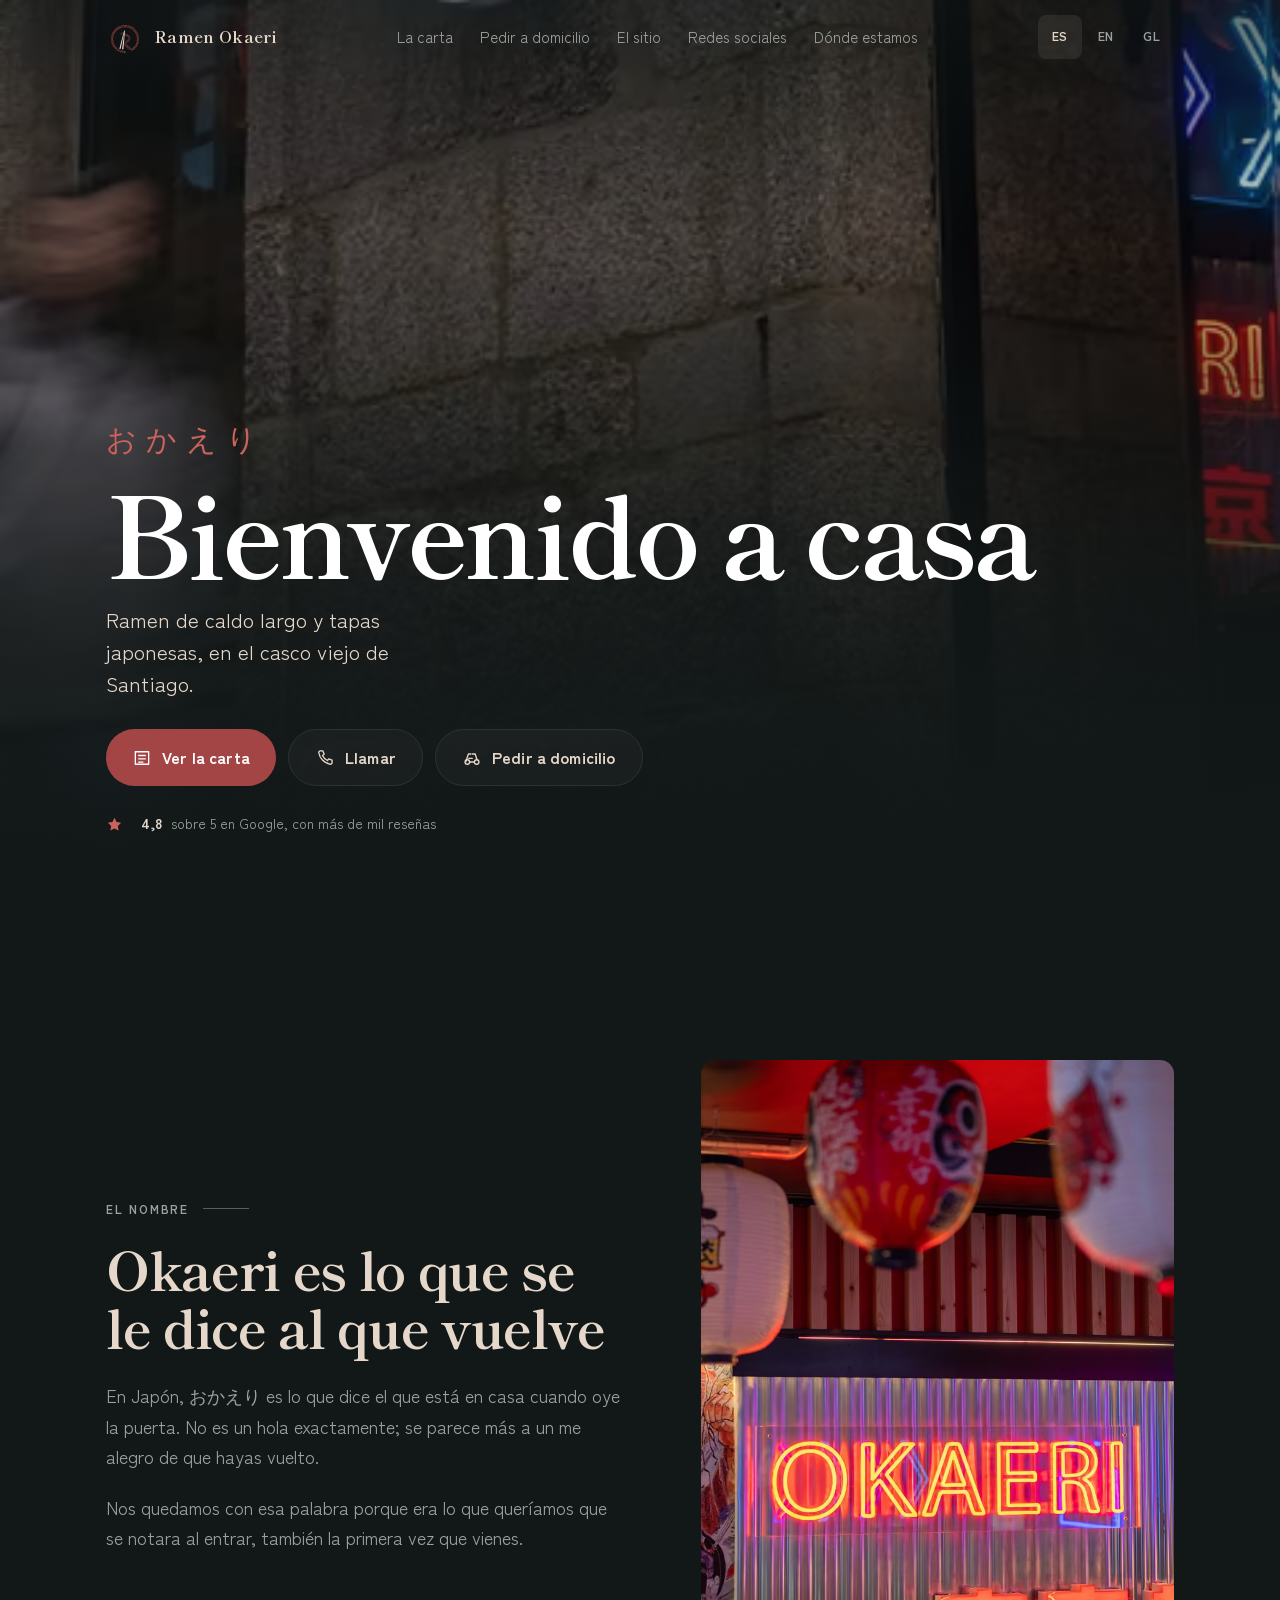
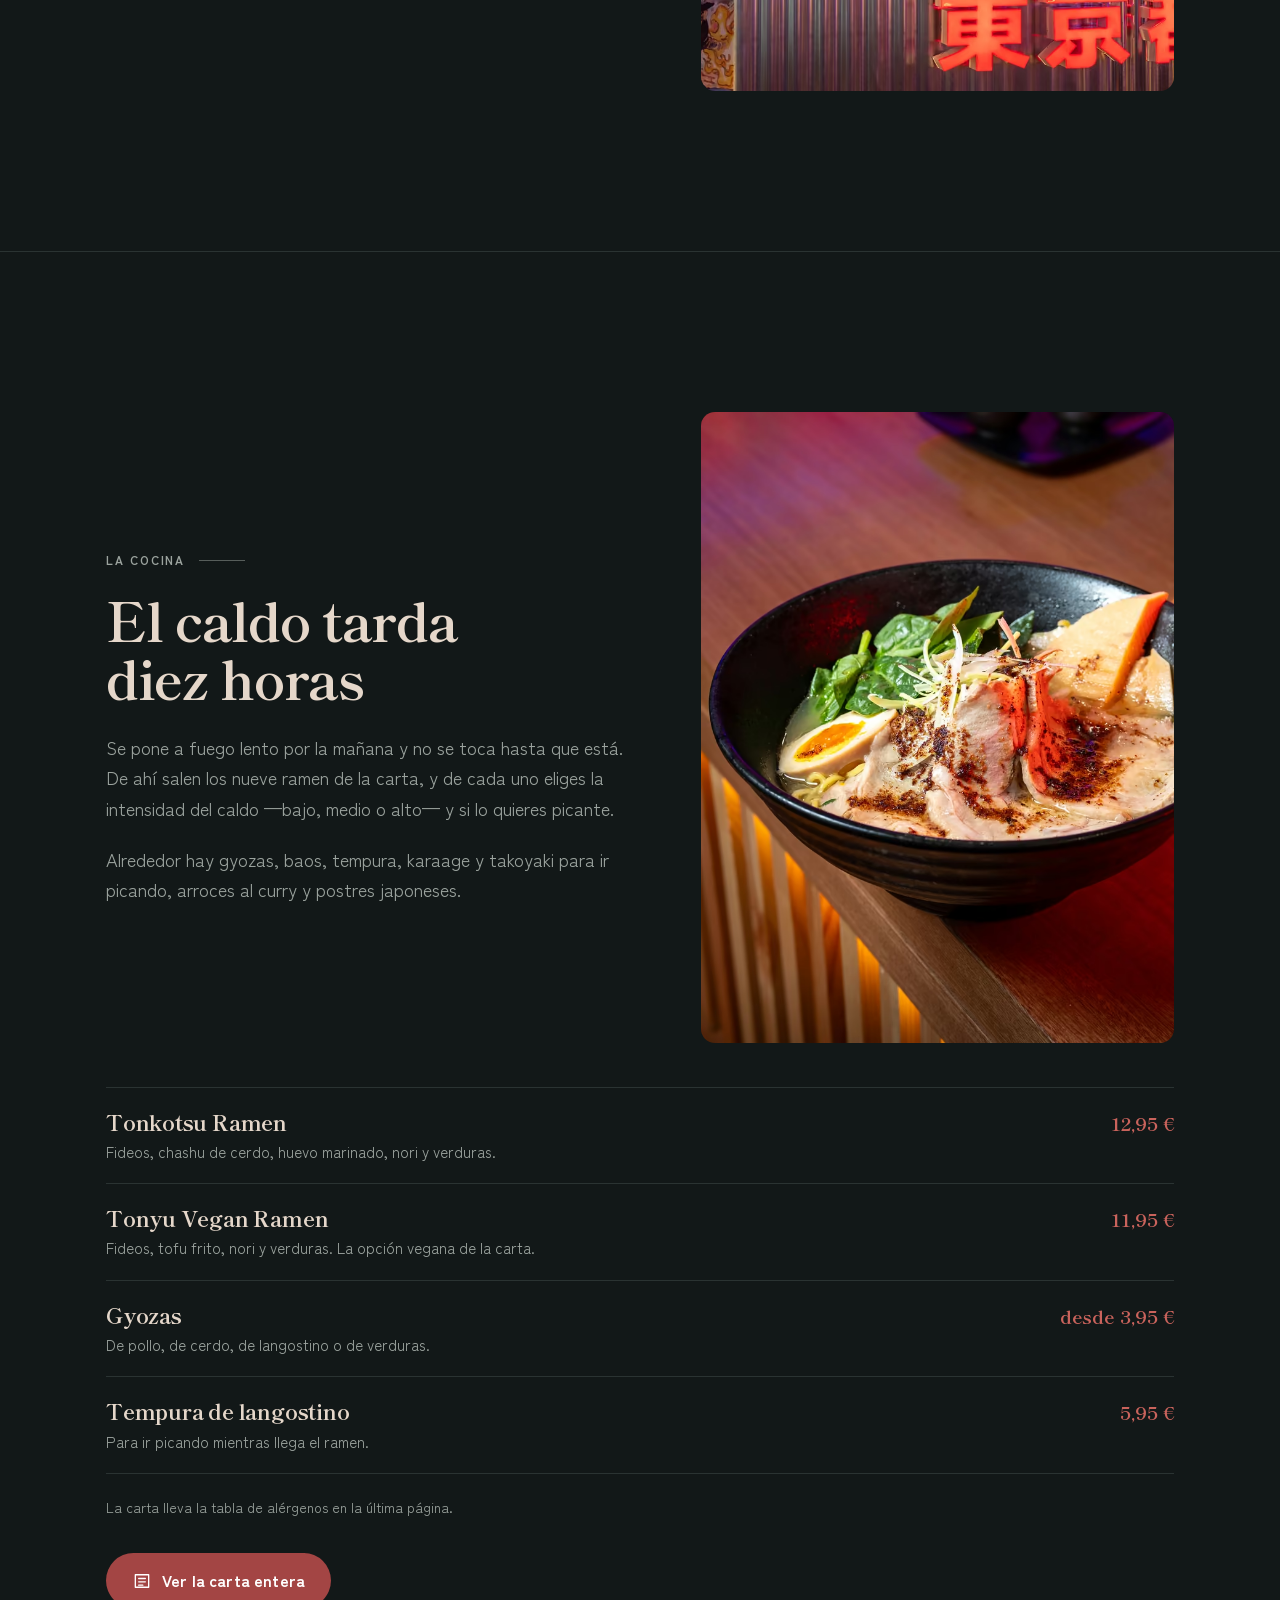
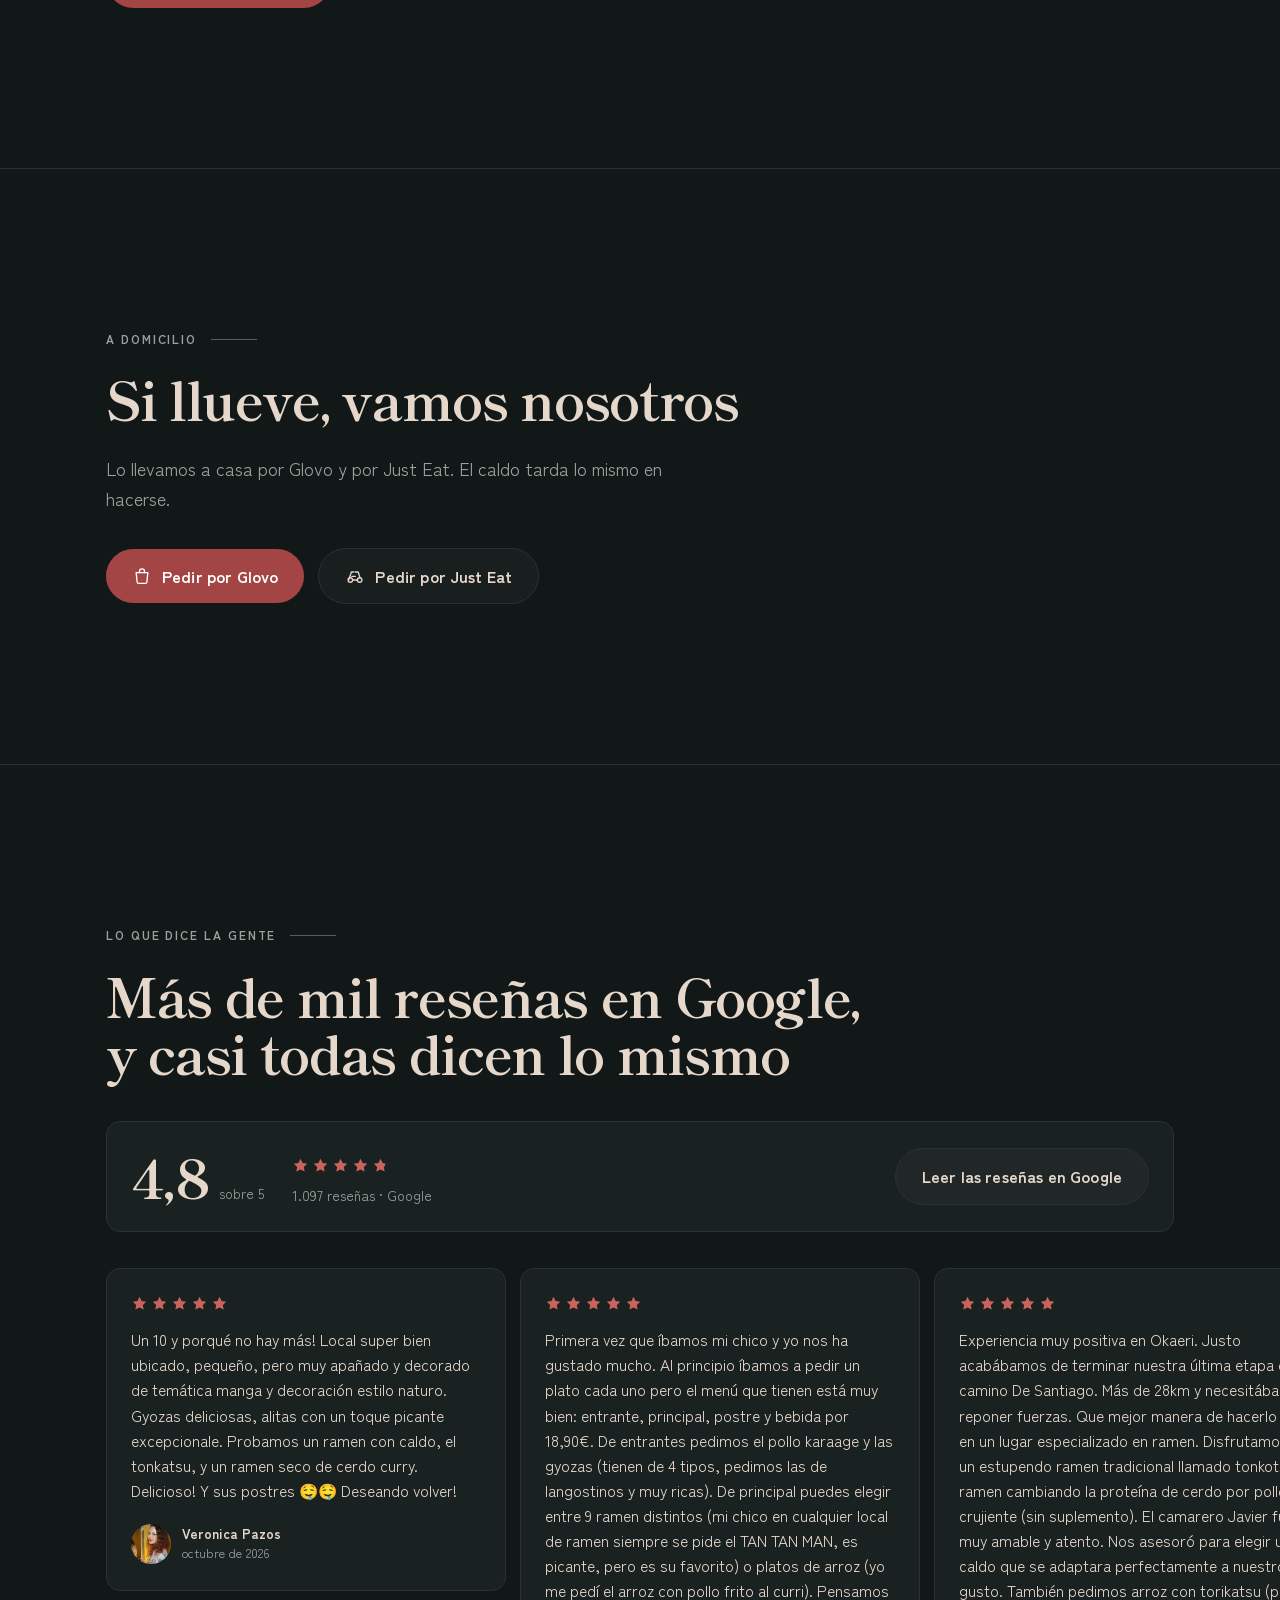
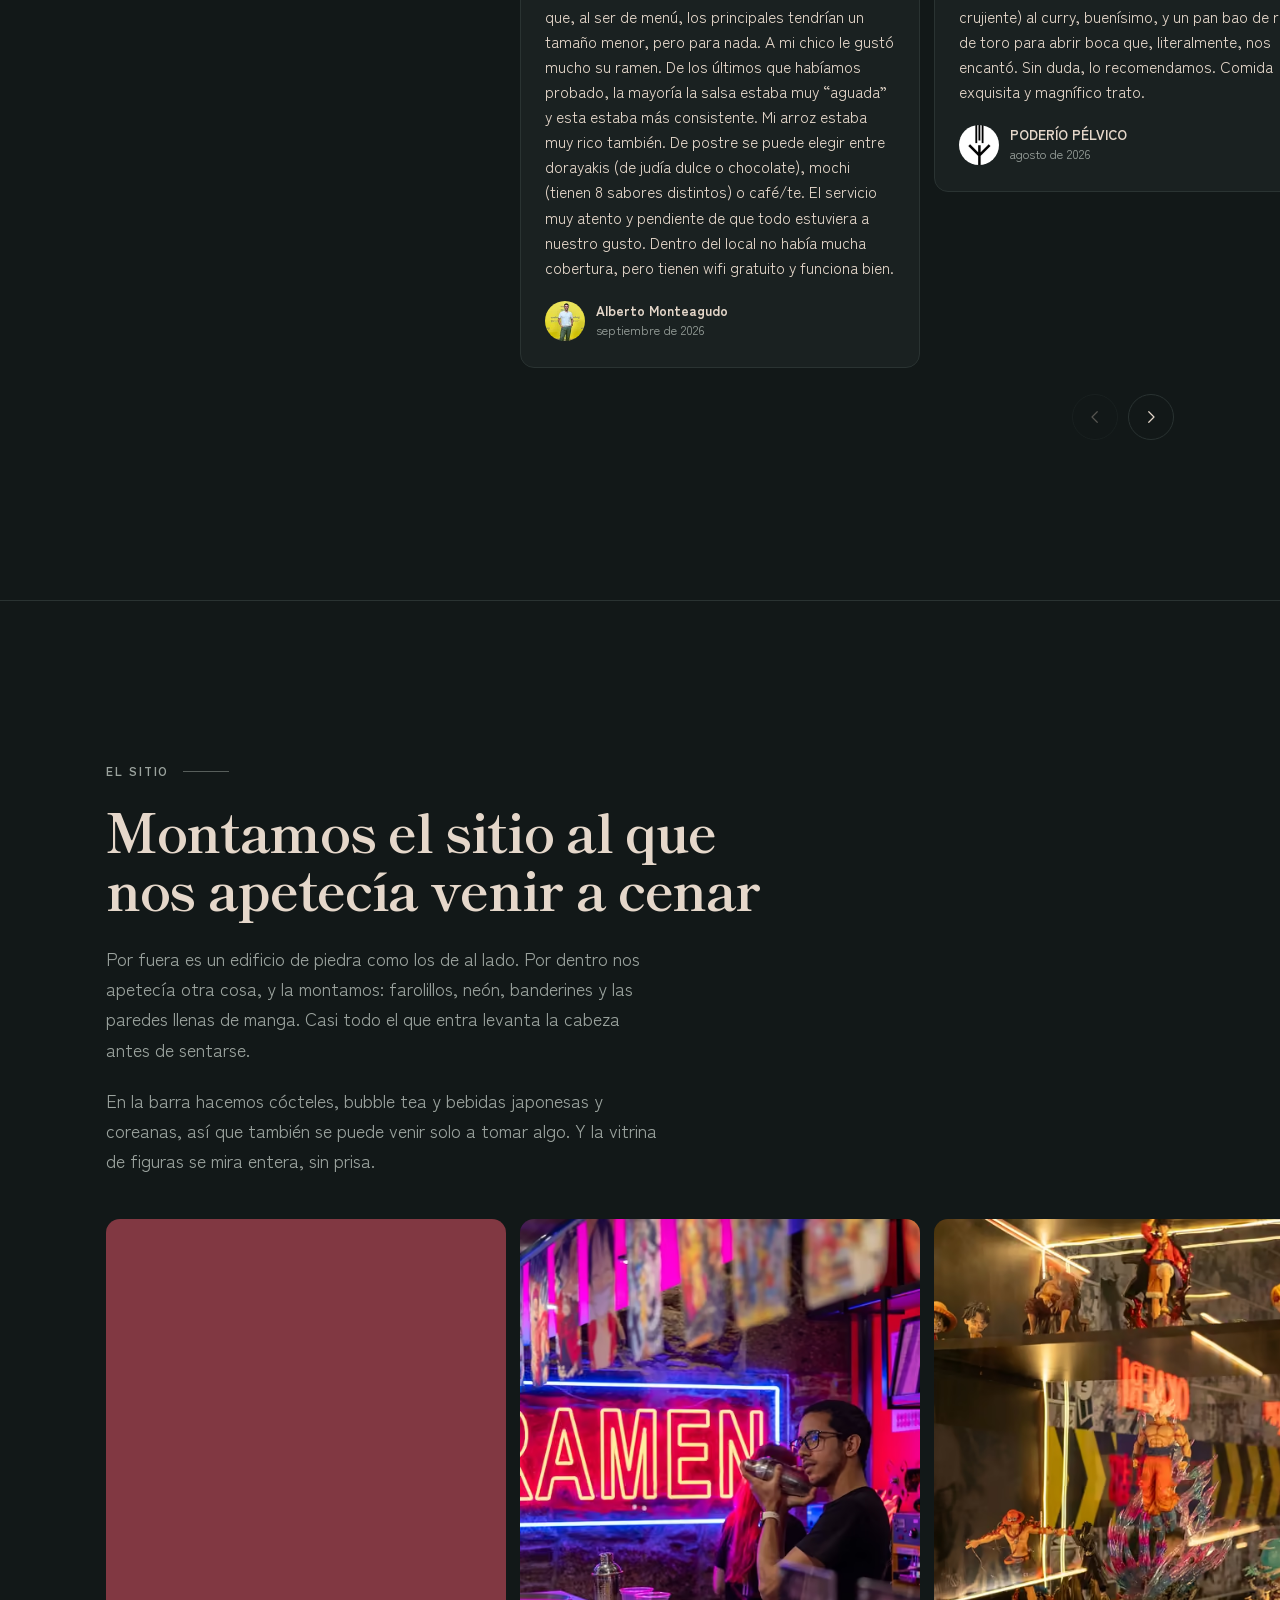
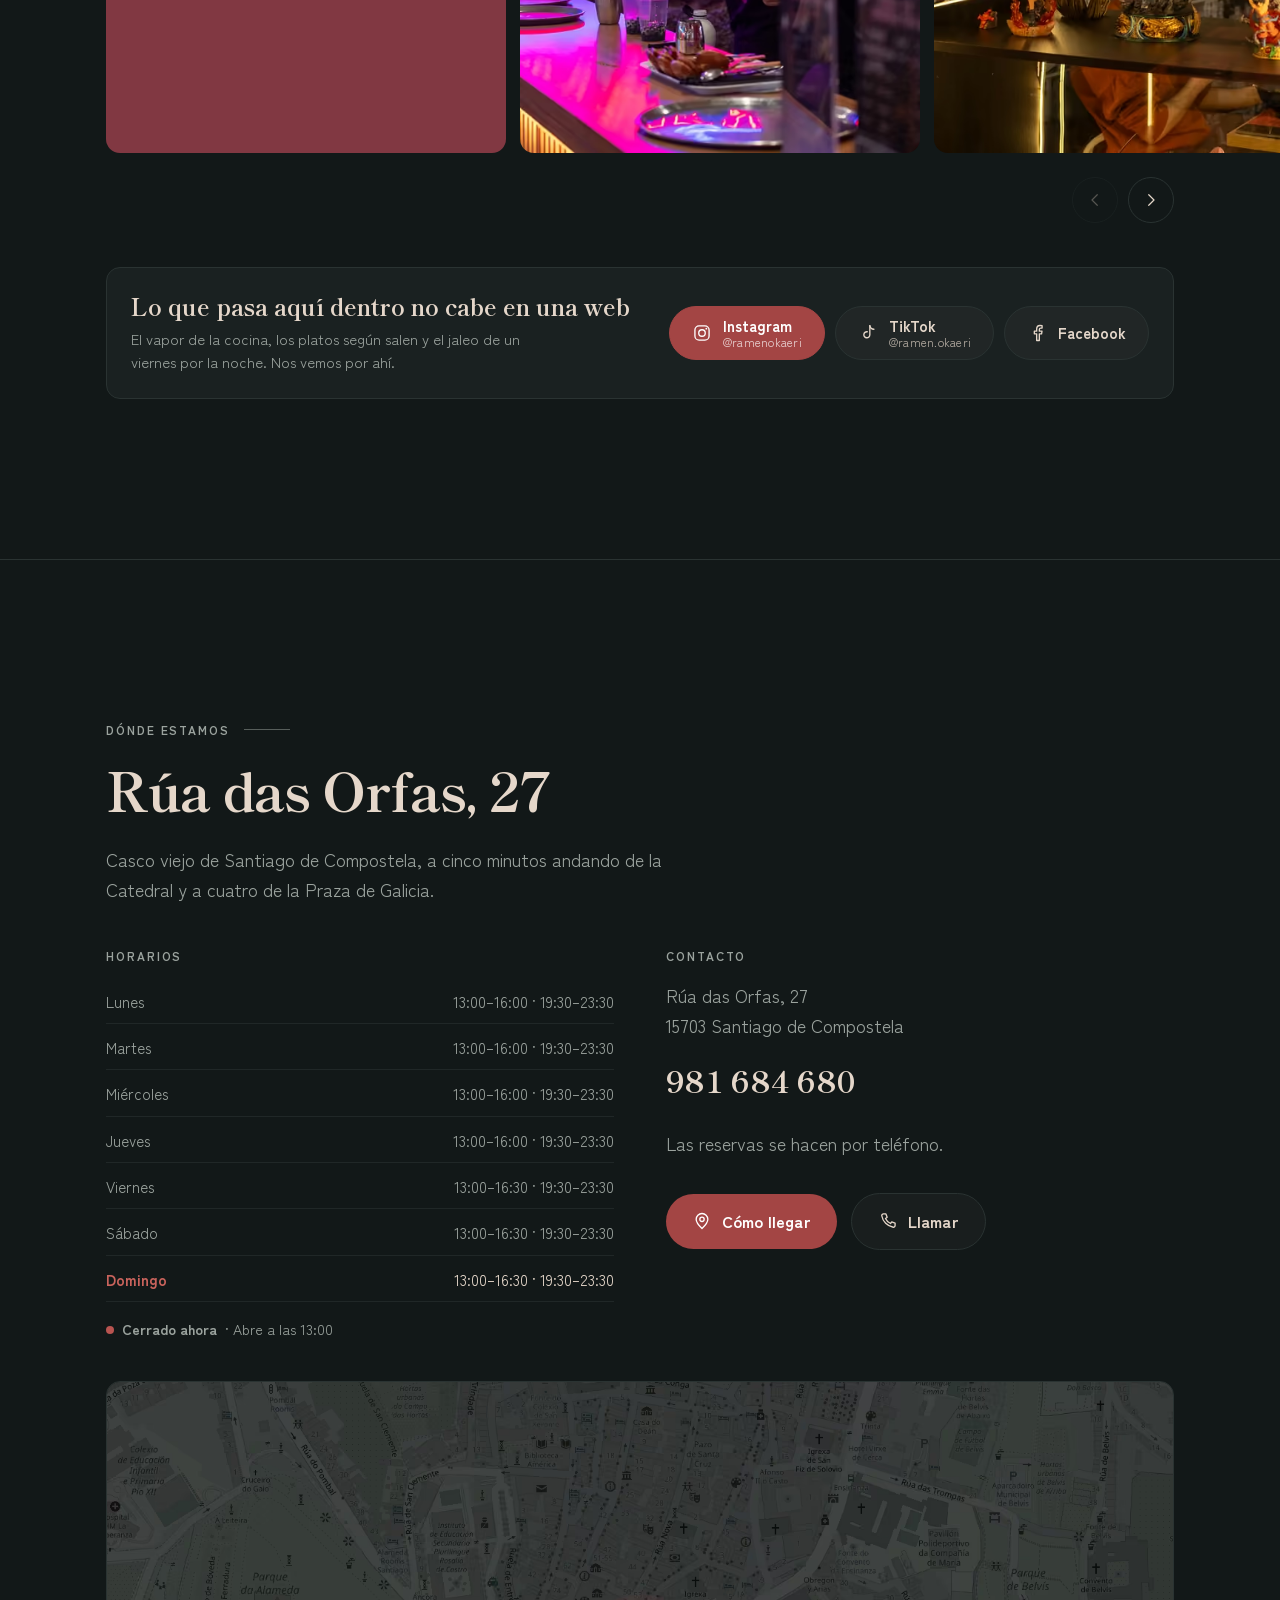
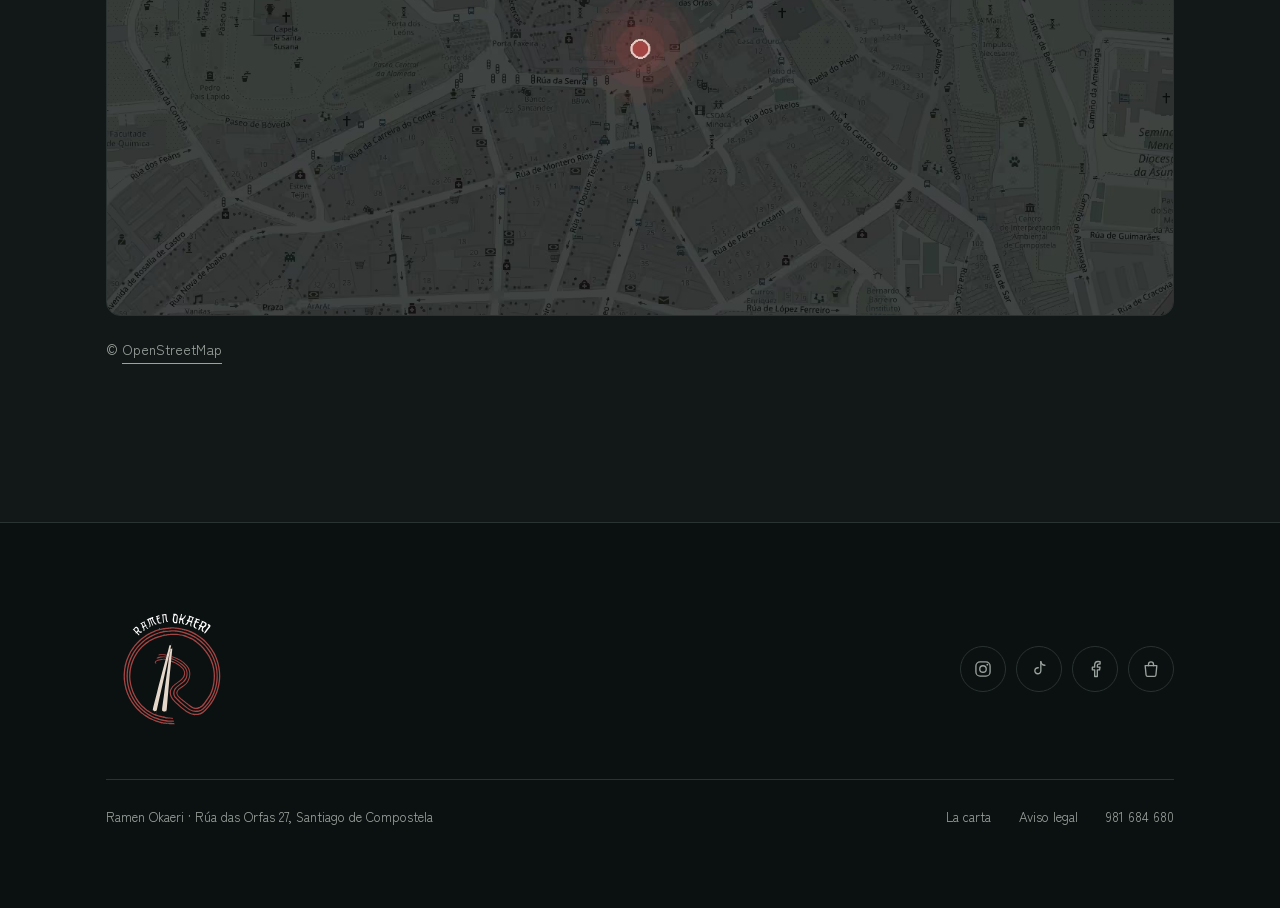
==== index.html @ 4c4552ed "Reseñas al día: 4.8 sobre 5 con 1097 reseñas Traídas de la API de Places por .github/workflows/resen" ====
<!doctype html>
<html lang="es">
<head>
<meta charset="utf-8">
<meta name="viewport" content="width=device-width, initial-scale=1, viewport-fit=cover">
<title>Ramen Okaeri · Ramen y tapas japonesas en Santiago de Compostela</title>
<meta name="description" content="Ramen de caldo cocido a fuego lento diez horas, gyozas, baos y cócteles, en la Rúa das Orfas 27 de Santiago. Carta, horarios y teléfono.">

<link rel="canonical" href="https://ramenokaeri.com/">
 <link rel="alternate" hreflang="es" href="https://ramenokaeri.com/">
 <link rel="alternate" hreflang="en" href="https://ramenokaeri.com/en/">
 <link rel="alternate" hreflang="gl" href="https://ramenokaeri.com/gl/">
<link rel="alternate" hreflang="x-default" href="https://ramenokaeri.com/">
<meta name="theme-color" content="#121818">
<meta name="color-scheme" content="dark">
<meta name="apple-mobile-web-app-title" content="Okaeri">
<meta name="apple-mobile-web-app-status-bar-style" content="black-translucent">
<link rel="icon" href="/favicon.ico" sizes="48x48">
<link rel="apple-touch-icon" href="/assets/brand/apple-touch-icon.png">
<link rel="manifest" href="/site.webmanifest">
<meta property="og:type" content="restaurant">
<meta property="og:site_name" content="Ramen Okaeri">
<meta property="og:locale" content="es_ES">
<meta property="og:title" content="Ramen Okaeri · Ramen y tapas japonesas en Santiago de Compostela">
<meta property="og:description" content="Ramen de caldo cocido a fuego lento diez horas, gyozas, baos y cócteles, en la Rúa das Orfas 27 de Santiago. Carta, horarios y teléfono.">
<meta property="og:url" content="https://ramenokaeri.com/">
<meta property="og:image" content="https://ramenokaeri.com/assets/brand/og.jpg">
<meta property="og:image:width" content="1200">
<meta property="og:image:height" content="630">
<meta name="twitter:card" content="summary_large_image">
<link rel="preconnect" href="https://ramenokaeri.com">
<link rel="preload" href="/assets/fonts/shippori-700-latin.woff2" as="font" type="font/woff2" crossorigin>
<link rel="preload" href="/assets/fonts/zenkaku-400-latin.woff2" as="font" type="font/woff2" crossorigin>
<link rel="stylesheet" href="/css/style.css?v=ed16cea8">
<script type="application/ld+json">{"@context":"https://schema.org","@type":"Restaurant","@id":"https://ramenokaeri.com/#restaurante","name":"Ramen Okaeri","url":"https://ramenokaeri.com/","image":["https://ramenokaeri.com/assets/brand/og.jpg","https://ramenokaeri.com/assets/img/ramen-h-1440.jpg"],"logo":"https://ramenokaeri.com/assets/brand/icon-512.png","telephone":"+34981684680","priceRange":"€€","currenciesAccepted":"EUR","servesCuisine":["Japanese","Ramen"],"hasMenu":"https://ramenokaeri.com/menu/","acceptsReservations":"True","address":{"@type":"PostalAddress","streetAddress":"Rúa das Orfas, 27","postalCode":"15703","addressLocality":"Santiago de Compostela","addressRegion":"A Coruña","addressCountry":"ES"},"geo":{"@type":"GeoCoordinates","latitude":42.8771694,"longitude":-8.5441098},"openingHoursSpecification":[{"@type":"OpeningHoursSpecification","dayOfWeek":"Monday","opens":"13:00","closes":"16:00"},{"@type":"OpeningHoursSpecification","dayOfWeek":"Monday","opens":"19:30","closes":"23:30"},{"@type":"OpeningHoursSpecification","dayOfWeek":"Tuesday","opens":"13:00","closes":"16:00"},{"@type":"OpeningHoursSpecification","dayOfWeek":"Tuesday","opens":"19:30","closes":"23:30"},{"@type":"OpeningHoursSpecification","dayOfWeek":"Wednesday","opens":"13:00","closes":"16:00"},{"@type":"OpeningHoursSpecification","dayOfWeek":"Wednesday","opens":"19:30","closes":"23:30"},{"@type":"OpeningHoursSpecification","dayOfWeek":"Thursday","opens":"13:00","closes":"16:00"},{"@type":"OpeningHoursSpecification","dayOfWeek":"Thursday","opens":"19:30","closes":"23:30"},{"@type":"OpeningHoursSpecification","dayOfWeek":"Friday","opens":"13:00","closes":"16:30"},{"@type":"OpeningHoursSpecification","dayOfWeek":"Friday","opens":"19:30","closes":"23:30"},{"@type":"OpeningHoursSpecification","dayOfWeek":"Saturday","opens":"13:00","closes":"16:30"},{"@type":"OpeningHoursSpecification","dayOfWeek":"Saturday","opens":"19:30","closes":"23:30"},{"@type":"OpeningHoursSpecification","dayOfWeek":"Sunday","opens":"13:00","closes":"16:30"},{"@type":"OpeningHoursSpecification","dayOfWeek":"Sunday","opens":"19:30","closes":"23:30"}],"sameAs":["https://www.instagram.com/ramenokaeri/","https://www.tiktok.com/@ramen.okaeri","https://www.facebook.com/61561088498256/"],"aggregateRating":{"@type":"AggregateRating","ratingValue":4.8,"reviewCount":1097,"bestRating":5,"worstRating":1}}</script>
</head>
<body>
<a class="saltar" href="#principal">Saltar al contenido</a>
<header class="cab">
 <div class="env">
  <a class="marca" href="/" aria-label="Ramen Okaeri">
   <img src="/assets/brand/simbolo.svg" width="38" height="38" alt="">
   <b>Ramen Okaeri</b>
  </a>
  <nav class="nav-esc" aria-label="Abrir el menú">
   <ul><li><a href="/menu/">La carta</a></li><li><a href="/#domicilio">Pedir a domicilio</a></li><li><a href="/#sitio">El sitio</a></li><li><a href="/#redes">Redes sociales</a></li><li><a href="/#donde">Dónde estamos</a></li></ul>
  </nav>
  <div class="idi" role="group" aria-label="Idioma"><a href="/"
 lang="es" hreflang="es" aria-current="true">es</a><a href="/en"
 lang="en" hreflang="en">en</a><a href="/gl"
 lang="gl" hreflang="gl">gl</a></div>
  <button class="hamb" type="button" aria-expanded="false" aria-controls="panel"
   aria-label="Abrir el menú"
   data-abrir="Abrir el menú" data-cerrar="Cerrar el menú"><i></i></button>
 </div>
</header>
<div class="panel" id="panel" role="dialog" aria-modal="true"
 aria-label="Abrir el menú">
 <div class="panel-top">
  <a class="marca" href="/" aria-label="Ramen Okaeri">
   <img src="/assets/brand/simbolo.svg" width="38" height="38" alt="">
   <b>Ramen Okaeri</b>
  </a>
  <button class="hamb hamb-x" type="button" data-cerrar
   aria-label="Cerrar el menú"><i></i></button>
 </div>
 <nav class="panel-nav" aria-label="Abrir el menú">
 <a href="/menu/">La carta</a>
 <a href="/#domicilio">Pedir a domicilio</a>
 <a href="/#sitio">El sitio</a>
 <a href="/#redes">Redes sociales</a>
 <a href="/#donde">Dónde estamos</a>
 <div class="idi" role="group" aria-label="Idioma"><a href="/"
 lang="es" hreflang="es" aria-current="true">es</a><a href="/en"
 lang="en" hreflang="en">en</a><a href="/gl"
 lang="gl" hreflang="gl">gl</a></div>
 </nav>
</div>
<main id="principal">

 <section class="hero">
  <div class="hero-img"><picture>
<source media="(max-width:899px)" type="image/avif" srcset="/assets/img/fachada-p-480.avif 480w, /assets/img/fachada-p-720.avif 720w, /assets/img/fachada-p-900.avif 900w, /assets/img/fachada-p-1170.avif 1170w" sizes="100vw">
<source media="(max-width:899px)" type="image/webp" srcset="/assets/img/fachada-p-480.webp 480w, /assets/img/fachada-p-720.webp 720w, /assets/img/fachada-p-900.webp 900w, /assets/img/fachada-p-1170.webp 1170w" sizes="100vw">
<source media="(max-width:899px)" type="image/jpeg" srcset="/assets/img/fachada-p-480.jpg 480w, /assets/img/fachada-p-720.jpg 720w, /assets/img/fachada-p-900.jpg 900w, /assets/img/fachada-p-1170.jpg 1170w" sizes="100vw">
<source media="(min-width:900px)" type="image/avif" srcset="/assets/img/fachada-h-480.avif 480w, /assets/img/fachada-h-768.avif 768w, /assets/img/fachada-h-1080.avif 1080w, /assets/img/fachada-h-1440.avif 1440w, /assets/img/fachada-h-1920.avif 1920w" sizes="100vw">
<source media="(min-width:900px)" type="image/webp" srcset="/assets/img/fachada-h-480.webp 480w, /assets/img/fachada-h-768.webp 768w, /assets/img/fachada-h-1080.webp 1080w, /assets/img/fachada-h-1440.webp 1440w, /assets/img/fachada-h-1920.webp 1920w" sizes="100vw">
<img src="/assets/img/fachada-h-1440.jpg" srcset="/assets/img/fachada-h-480.jpg 480w, /assets/img/fachada-h-768.jpg 768w, /assets/img/fachada-h-1080.jpg 1080w, /assets/img/fachada-h-1440.jpg 1440w, /assets/img/fachada-h-1920.jpg 1920w" sizes="100vw"
 width="1440" height="810" alt="Fachada de Ramen Okaeri de noche, con el rótulo circular iluminado sobre el muro de piedra de la Rúa das Orfas"
 loading="eager" decoding="async" fetchpriority="high" style="background:#423D40">
</picture></div>
  <div class="hero-vel"></div>
  <div class="env">
   <span class="hero-kana" lang="ja">おかえり</span>
   <h1 class="display">Bienvenido a casa</h1>
   <p class="entradilla">Ramen de caldo largo y tapas japonesas, en el casco viejo de Santiago.</p>
   <div class="hero-btns">
    <a class="btn btn-p" href="/menu/"><svg width="20" height="20" viewBox="0 0 24 24" fill="none" stroke="currentColor" stroke-width="1.6" stroke-linecap="round" stroke-linejoin="round" aria-hidden="true"><path d="M4 4.5h16v15H4z"/><path d="M8 9h8M8 13h8M8 17h5"/></svg>Ver la carta</a>
    <a class="btn btn-s" href="tel:+34981684680"><svg width="20" height="20" viewBox="0 0 24 24" fill="none" stroke="currentColor" stroke-width="1.6" stroke-linecap="round" stroke-linejoin="round" aria-hidden="true"><path d="M6.5 3.5h3l1.5 4-2 1.5a12 12 0 0 0 6 6l1.5-2 4 1.5v3a2 2 0 0 1-2.2 2A17 17 0 0 1 4.5 5.7 2 2 0 0 1 6.5 3.5z"/></svg>Llamar</a>
    <a class="btn btn-s" href="#domicilio"><svg width="20" height="20" viewBox="0 0 24 24" fill="none" stroke="currentColor" stroke-width="1.6" stroke-linecap="round" stroke-linejoin="round" aria-hidden="true"><circle cx="6.4" cy="16.8" r="2.7"/><circle cx="17.6" cy="16.8" r="2.7"/><path d="M9.1 16.8h5.8M4.4 16.8 7.7 7.2h2.9M12.4 7.2h3.4l2.2 6.9M12.4 12.4H8.2"/></svg>Pedir a domicilio</a>
   </div>
   <p class="estrellas"><svg width="17" height="17" viewBox="0 0 24 24" fill="currentColor" aria-hidden="true"><path d="M12 2.6l2.9 5.9 6.5.95-4.7 4.6 1.1 6.5-5.8-3.05-5.8 3.05 1.1-6.5-4.7-4.6 6.5-.95z"/></svg><span></span><b>4,8</b><span> sobre 5 en Google, con más de mil reseñas</span></p>
  </div>
 </section>

 <section class="sec" id="nombre">
  <div class="env dos">
   <div class="cuerpo rv">
    <p class="antetitulo">El nombre</p>
    <h2>Okaeri es lo que se le dice al que vuelve</h2>
    <div class="tras-h2"><p>En Japón, おかえり es lo que dice el que está en casa cuando oye la puerta. No es un hola exactamente; se parece más a un me alegro de que hayas vuelto.</p><p>Nos quedamos con esa palabra porque era lo que queríamos que se notara al entrar, también la primera vez que vienes.</p></div>
   </div>
   <div class="retrato rv" data-rv="90">
    <picture>
<source type="image/avif" srcset="/assets/img/neon-okaeri-v-480.avif 480w, /assets/img/neon-okaeri-v-768.avif 768w, /assets/img/neon-okaeri-v-1080.avif 1080w" sizes="(min-width:900px) 520px, 92vw">
<source type="image/webp" srcset="/assets/img/neon-okaeri-v-480.webp 480w, /assets/img/neon-okaeri-v-768.webp 768w, /assets/img/neon-okaeri-v-1080.webp 1080w" sizes="(min-width:900px) 520px, 92vw">
<img src="/assets/img/neon-okaeri-v-1080.jpg" srcset="/assets/img/neon-okaeri-v-480.jpg 480w, /assets/img/neon-okaeri-v-768.jpg 768w, /assets/img/neon-okaeri-v-1080.jpg 1080w" sizes="(min-width:900px) 520px, 92vw"
 width="1080" height="1440" alt="Rótulo de neón con la palabra OKAERI y farolillos japoneses colgando del techo" class=""
 loading="lazy" decoding="async" style="background:#813842">
</picture>
   </div>
  </div>
 </section>

 <section class="sec sec-linea" id="carta">
  <div class="env dos invertido">
   <div class="retrato rv">
    <picture>
<source type="image/avif" srcset="/assets/img/ramen-v-480.avif 480w, /assets/img/ramen-v-768.avif 768w, /assets/img/ramen-v-1080.avif 1080w" sizes="(min-width:900px) 520px, 92vw">
<source type="image/webp" srcset="/assets/img/ramen-v-480.webp 480w, /assets/img/ramen-v-768.webp 768w, /assets/img/ramen-v-1080.webp 1080w" sizes="(min-width:900px) 520px, 92vw">
<img src="/assets/img/ramen-v-1080.jpg" srcset="/assets/img/ramen-v-480.jpg 480w, /assets/img/ramen-v-768.jpg 768w, /assets/img/ramen-v-1080.jpg 1080w" sizes="(min-width:900px) 520px, 92vw"
 width="1080" height="1440" alt="Bol de ramen con chashu, huevo marinado, bambú y espinacas sobre la barra de madera" class=""
 loading="lazy" decoding="async" style="background:#774833">
</picture>
   </div>
   <div class="cuerpo rv" data-rv="90">
    <p class="antetitulo">La cocina</p>
    <h2>El caldo tarda diez horas</h2>
    <div class="tras-h2"><p>Se pone a fuego lento por la mañana y no se toca hasta que está. De ahí salen los nueve ramen de la carta, y de cada uno eliges la intensidad del caldo —bajo, medio o alto— y si lo quieres picante.</p><p>Alrededor hay gyozas, baos, tempura, karaage y takoyaki para ir picando, arroces al curry y postres japoneses.</p></div>
   </div>
  </div>
  <div class="env">
   <ul class="platos rv">
   <li class="plato">
    <div class="plato-txt"><h3>Tonkotsu Ramen</h3><p>Fideos, chashu de cerdo, huevo marinado, nori y verduras.</p></div>
    <span class="precio">12,95 €</span>
   </li>
   <li class="plato">
    <div class="plato-txt"><h3>Tonyu Vegan Ramen</h3><p>Fideos, tofu frito, nori y verduras. La opción vegana de la carta.</p></div>
    <span class="precio">11,95 €</span>
   </li>
   <li class="plato">
    <div class="plato-txt"><h3>Gyozas</h3><p>De pollo, de cerdo, de langostino o de verduras.</p></div>
    <span class="precio">desde 3,95 €</span>
   </li>
   <li class="plato">
    <div class="plato-txt"><h3>Tempura de langostino</h3><p>Para ir picando mientras llega el ramen.</p></div>
    <span class="precio">5,95 €</span>
   </li>
   </ul>
   <p class="nota">La carta lleva la tabla de alérgenos en la última página.</p>
   <div class="acciones">
    <a class="btn btn-p" href="/menu/"><svg width="20" height="20" viewBox="0 0 24 24" fill="none" stroke="currentColor" stroke-width="1.6" stroke-linecap="round" stroke-linejoin="round" aria-hidden="true"><path d="M4 4.5h16v15H4z"/><path d="M8 9h8M8 13h8M8 17h5"/></svg>Ver la carta entera</a>
   </div>
  </div>
 </section>

 <section class="sec sec-linea" id="domicilio">
  <div class="env">
   <div class="cuerpo rv">
    <p class="antetitulo">A domicilio</p>
    <h2>Si llueve, vamos nosotros</h2>
    <p class="tras-h2">Lo llevamos a casa por Glovo y por Just Eat. El caldo tarda lo mismo en hacerse.</p>
   </div>
   <div class="acciones rv" data-rv="70">
    <a class="btn btn-p" href="https://glovoapp.com/es/es/santiago-de-compostela/stores/ramen-okaeri-santiago-de-compostela" target="_blank" rel="noopener"><svg width="20" height="20" viewBox="0 0 24 24" fill="none" stroke="currentColor" stroke-width="1.6" stroke-linecap="round" stroke-linejoin="round" aria-hidden="true"><path d="M5 8h14l-1.1 11.2a1.8 1.8 0 0 1-1.8 1.6H7.9a1.8 1.8 0 0 1-1.8-1.6z"/><path d="M9 8V6.4a3 3 0 0 1 6 0V8"/></svg>Pedir por Glovo</a>
    <a class="btn btn-s" href="https://www.just-eat.es/restaurants-ramen-okaeri-santiago-de-compostela" target="_blank" rel="noopener"><svg width="20" height="20" viewBox="0 0 24 24" fill="none" stroke="currentColor" stroke-width="1.6" stroke-linecap="round" stroke-linejoin="round" aria-hidden="true"><circle cx="6.4" cy="16.8" r="2.7"/><circle cx="17.6" cy="16.8" r="2.7"/><path d="M9.1 16.8h5.8M4.4 16.8 7.7 7.2h2.9M12.4 7.2h3.4l2.2 6.9M12.4 12.4H8.2"/></svg>Pedir por Just Eat</a>
   </div>
  </div>
 </section>

 <section class="sec sec-linea" id="resenas">
  <div class="env">
   <div class="cuerpo rv">
    <p class="antetitulo">Lo que dice la gente</p>
    <h2>Más de mil reseñas en Google, y casi todas dicen lo mismo</h2>
   </div>
   <div class="nota-g rv tras-h2" data-rv="70">
    <p class="nota-cifra"><b>4,8</b><span>sobre 5</span></p>
    <div class="nota-col">
     <span class="estr" role="img" aria-label="4,8 sobre 5">
     <span class="estr-fondo" aria-hidden="true"><svg width="17" height="17" viewBox="0 0 24 24" fill="currentColor" aria-hidden="true"><path d="M12 2.6l2.9 5.9 6.5.95-4.7 4.6 1.1 6.5-5.8-3.05-5.8 3.05 1.1-6.5-4.7-4.6 6.5-.95z"/></svg><svg width="17" height="17" viewBox="0 0 24 24" fill="currentColor" aria-hidden="true"><path d="M12 2.6l2.9 5.9 6.5.95-4.7 4.6 1.1 6.5-5.8-3.05-5.8 3.05 1.1-6.5-4.7-4.6 6.5-.95z"/></svg><svg width="17" height="17" viewBox="0 0 24 24" fill="currentColor" aria-hidden="true"><path d="M12 2.6l2.9 5.9 6.5.95-4.7 4.6 1.1 6.5-5.8-3.05-5.8 3.05 1.1-6.5-4.7-4.6 6.5-.95z"/></svg><svg width="17" height="17" viewBox="0 0 24 24" fill="currentColor" aria-hidden="true"><path d="M12 2.6l2.9 5.9 6.5.95-4.7 4.6 1.1 6.5-5.8-3.05-5.8 3.05 1.1-6.5-4.7-4.6 6.5-.95z"/></svg><svg width="17" height="17" viewBox="0 0 24 24" fill="currentColor" aria-hidden="true"><path d="M12 2.6l2.9 5.9 6.5.95-4.7 4.6 1.1 6.5-5.8-3.05-5.8 3.05 1.1-6.5-4.7-4.6 6.5-.95z"/></svg></span>
     <span class="estr-lleno" aria-hidden="true" style="width:96%"><svg width="17" height="17" viewBox="0 0 24 24" fill="currentColor" aria-hidden="true"><path d="M12 2.6l2.9 5.9 6.5.95-4.7 4.6 1.1 6.5-5.8-3.05-5.8 3.05 1.1-6.5-4.7-4.6 6.5-.95z"/></svg><svg width="17" height="17" viewBox="0 0 24 24" fill="currentColor" aria-hidden="true"><path d="M12 2.6l2.9 5.9 6.5.95-4.7 4.6 1.1 6.5-5.8-3.05-5.8 3.05 1.1-6.5-4.7-4.6 6.5-.95z"/></svg><svg width="17" height="17" viewBox="0 0 24 24" fill="currentColor" aria-hidden="true"><path d="M12 2.6l2.9 5.9 6.5.95-4.7 4.6 1.1 6.5-5.8-3.05-5.8 3.05 1.1-6.5-4.7-4.6 6.5-.95z"/></svg><svg width="17" height="17" viewBox="0 0 24 24" fill="currentColor" aria-hidden="true"><path d="M12 2.6l2.9 5.9 6.5.95-4.7 4.6 1.1 6.5-5.8-3.05-5.8 3.05 1.1-6.5-4.7-4.6 6.5-.95z"/></svg><svg width="17" height="17" viewBox="0 0 24 24" fill="currentColor" aria-hidden="true"><path d="M12 2.6l2.9 5.9 6.5.95-4.7 4.6 1.1 6.5-5.8-3.05-5.8 3.05 1.1-6.5-4.7-4.6 6.5-.95z"/></svg></span>
    </span>
     <p>1.097 reseñas · Google</p>
    </div>
    <a class="btn btn-s" href="https://maps.google.com/?cid=18320615065955389420" target="_blank" rel="noopener">Leer las reseñas en Google</a>
   </div>
  </div>
  <div class="citas rv" data-rv="90" data-carrusel>
    <h3 class="oculto">Reseñas de clientes</h3>
    <div class="tira tira-citas" tabindex="0" role="group" aria-label="Reseñas de clientes">
    <figure lang="es">
      <span class="estr" role="img" aria-label="5 sobre 5">
     <span class="estr-fondo" aria-hidden="true"><svg width="17" height="17" viewBox="0 0 24 24" fill="currentColor" aria-hidden="true"><path d="M12 2.6l2.9 5.9 6.5.95-4.7 4.6 1.1 6.5-5.8-3.05-5.8 3.05 1.1-6.5-4.7-4.6 6.5-.95z"/></svg><svg width="17" height="17" viewBox="0 0 24 24" fill="currentColor" aria-hidden="true"><path d="M12 2.6l2.9 5.9 6.5.95-4.7 4.6 1.1 6.5-5.8-3.05-5.8 3.05 1.1-6.5-4.7-4.6 6.5-.95z"/></svg><svg width="17" height="17" viewBox="0 0 24 24" fill="currentColor" aria-hidden="true"><path d="M12 2.6l2.9 5.9 6.5.95-4.7 4.6 1.1 6.5-5.8-3.05-5.8 3.05 1.1-6.5-4.7-4.6 6.5-.95z"/></svg><svg width="17" height="17" viewBox="0 0 24 24" fill="currentColor" aria-hidden="true"><path d="M12 2.6l2.9 5.9 6.5.95-4.7 4.6 1.1 6.5-5.8-3.05-5.8 3.05 1.1-6.5-4.7-4.6 6.5-.95z"/></svg><svg width="17" height="17" viewBox="0 0 24 24" fill="currentColor" aria-hidden="true"><path d="M12 2.6l2.9 5.9 6.5.95-4.7 4.6 1.1 6.5-5.8-3.05-5.8 3.05 1.1-6.5-4.7-4.6 6.5-.95z"/></svg></span>
     <span class="estr-lleno" aria-hidden="true" style="width:100%"><svg width="17" height="17" viewBox="0 0 24 24" fill="currentColor" aria-hidden="true"><path d="M12 2.6l2.9 5.9 6.5.95-4.7 4.6 1.1 6.5-5.8-3.05-5.8 3.05 1.1-6.5-4.7-4.6 6.5-.95z"/></svg><svg width="17" height="17" viewBox="0 0 24 24" fill="currentColor" aria-hidden="true"><path d="M12 2.6l2.9 5.9 6.5.95-4.7 4.6 1.1 6.5-5.8-3.05-5.8 3.05 1.1-6.5-4.7-4.6 6.5-.95z"/></svg><svg width="17" height="17" viewBox="0 0 24 24" fill="currentColor" aria-hidden="true"><path d="M12 2.6l2.9 5.9 6.5.95-4.7 4.6 1.1 6.5-5.8-3.05-5.8 3.05 1.1-6.5-4.7-4.6 6.5-.95z"/></svg><svg width="17" height="17" viewBox="0 0 24 24" fill="currentColor" aria-hidden="true"><path d="M12 2.6l2.9 5.9 6.5.95-4.7 4.6 1.1 6.5-5.8-3.05-5.8 3.05 1.1-6.5-4.7-4.6 6.5-.95z"/></svg><svg width="17" height="17" viewBox="0 0 24 24" fill="currentColor" aria-hidden="true"><path d="M12 2.6l2.9 5.9 6.5.95-4.7 4.6 1.1 6.5-5.8-3.05-5.8 3.05 1.1-6.5-4.7-4.6 6.5-.95z"/></svg></span>
    </span>
      <blockquote><p>Un 10 y porqué no hay más! Local super bien ubicado, pequeño, pero muy apañado y decorado de temática manga y decoración estilo naturo. Gyozas deliciosas, alitas con un toque picante excepcionale. Probamos un ramen con caldo, el tonkatsu, y un ramen seco de cerdo curry. Delicioso! Y sus postres 🤤🤤 Deseando volver!</p></blockquote>
      <figcaption>
       <picture>
        <source type="image/webp" srcset="/assets/img/resenas/veronica-pazos-6c6b4b.webp">
        <img class="cita-av" src="/assets/img/resenas/veronica-pazos-6c6b4b.jpg" width="40" height="40"
         alt="" loading="lazy" decoding="async">
       </picture>
       <span class="cita-quien"><b>Veronica Pazos</b><span>octubre de 2026</span></span>
      </figcaption>
     </figure>
    <figure lang="es">
      <span class="estr" role="img" aria-label="5 sobre 5">
     <span class="estr-fondo" aria-hidden="true"><svg width="17" height="17" viewBox="0 0 24 24" fill="currentColor" aria-hidden="true"><path d="M12 2.6l2.9 5.9 6.5.95-4.7 4.6 1.1 6.5-5.8-3.05-5.8 3.05 1.1-6.5-4.7-4.6 6.5-.95z"/></svg><svg width="17" height="17" viewBox="0 0 24 24" fill="currentColor" aria-hidden="true"><path d="M12 2.6l2.9 5.9 6.5.95-4.7 4.6 1.1 6.5-5.8-3.05-5.8 3.05 1.1-6.5-4.7-4.6 6.5-.95z"/></svg><svg width="17" height="17" viewBox="0 0 24 24" fill="currentColor" aria-hidden="true"><path d="M12 2.6l2.9 5.9 6.5.95-4.7 4.6 1.1 6.5-5.8-3.05-5.8 3.05 1.1-6.5-4.7-4.6 6.5-.95z"/></svg><svg width="17" height="17" viewBox="0 0 24 24" fill="currentColor" aria-hidden="true"><path d="M12 2.6l2.9 5.9 6.5.95-4.7 4.6 1.1 6.5-5.8-3.05-5.8 3.05 1.1-6.5-4.7-4.6 6.5-.95z"/></svg><svg width="17" height="17" viewBox="0 0 24 24" fill="currentColor" aria-hidden="true"><path d="M12 2.6l2.9 5.9 6.5.95-4.7 4.6 1.1 6.5-5.8-3.05-5.8 3.05 1.1-6.5-4.7-4.6 6.5-.95z"/></svg></span>
     <span class="estr-lleno" aria-hidden="true" style="width:100%"><svg width="17" height="17" viewBox="0 0 24 24" fill="currentColor" aria-hidden="true"><path d="M12 2.6l2.9 5.9 6.5.95-4.7 4.6 1.1 6.5-5.8-3.05-5.8 3.05 1.1-6.5-4.7-4.6 6.5-.95z"/></svg><svg width="17" height="17" viewBox="0 0 24 24" fill="currentColor" aria-hidden="true"><path d="M12 2.6l2.9 5.9 6.5.95-4.7 4.6 1.1 6.5-5.8-3.05-5.8 3.05 1.1-6.5-4.7-4.6 6.5-.95z"/></svg><svg width="17" height="17" viewBox="0 0 24 24" fill="currentColor" aria-hidden="true"><path d="M12 2.6l2.9 5.9 6.5.95-4.7 4.6 1.1 6.5-5.8-3.05-5.8 3.05 1.1-6.5-4.7-4.6 6.5-.95z"/></svg><svg width="17" height="17" viewBox="0 0 24 24" fill="currentColor" aria-hidden="true"><path d="M12 2.6l2.9 5.9 6.5.95-4.7 4.6 1.1 6.5-5.8-3.05-5.8 3.05 1.1-6.5-4.7-4.6 6.5-.95z"/></svg><svg width="17" height="17" viewBox="0 0 24 24" fill="currentColor" aria-hidden="true"><path d="M12 2.6l2.9 5.9 6.5.95-4.7 4.6 1.1 6.5-5.8-3.05-5.8 3.05 1.1-6.5-4.7-4.6 6.5-.95z"/></svg></span>
    </span>
      <blockquote><p>Primera vez que íbamos mi chico y yo nos ha gustado mucho. Al principio íbamos a pedir un plato cada uno pero el menú que tienen está muy bien: entrante, principal, postre y bebida por 18,90€.
De entrantes pedimos el pollo karaage y las gyozas (tienen de 4 tipos, pedimos las de langostinos y muy ricas).
De principal puedes elegir entre 9 ramen distintos (mi chico en cualquier local de ramen siempre se pide el TAN TAN MAN, es picante, pero es su favorito) o platos de arroz (yo me pedí el arroz con pollo frito al curri). Pensamos que, al ser de menú, los principales tendrían un tamaño menor, pero para nada.
A mi chico le gustó mucho su ramen. De los últimos que habíamos probado, la mayoría la salsa estaba muy “aguada” y esta estaba más consistente.
Mi arroz estaba muy rico también.
De postre se puede elegir entre dorayakis (de judía dulce o chocolate), mochi (tienen 8 sabores distintos) o café/te.
El servicio muy atento y pendiente de que todo estuviera a nuestro gusto.
Dentro del local no había mucha cobertura, pero tienen wifi gratuito y funciona bien.</p></blockquote>
      <figcaption>
       <picture>
        <source type="image/webp" srcset="/assets/img/resenas/alberto-monteagudo-e4eab7.webp">
        <img class="cita-av" src="/assets/img/resenas/alberto-monteagudo-e4eab7.jpg" width="40" height="40"
         alt="" loading="lazy" decoding="async">
       </picture>
       <span class="cita-quien"><b>Alberto Monteagudo</b><span>septiembre de 2026</span></span>
      </figcaption>
     </figure>
    <figure lang="es">
      <span class="estr" role="img" aria-label="5 sobre 5">
     <span class="estr-fondo" aria-hidden="true"><svg width="17" height="17" viewBox="0 0 24 24" fill="currentColor" aria-hidden="true"><path d="M12 2.6l2.9 5.9 6.5.95-4.7 4.6 1.1 6.5-5.8-3.05-5.8 3.05 1.1-6.5-4.7-4.6 6.5-.95z"/></svg><svg width="17" height="17" viewBox="0 0 24 24" fill="currentColor" aria-hidden="true"><path d="M12 2.6l2.9 5.9 6.5.95-4.7 4.6 1.1 6.5-5.8-3.05-5.8 3.05 1.1-6.5-4.7-4.6 6.5-.95z"/></svg><svg width="17" height="17" viewBox="0 0 24 24" fill="currentColor" aria-hidden="true"><path d="M12 2.6l2.9 5.9 6.5.95-4.7 4.6 1.1 6.5-5.8-3.05-5.8 3.05 1.1-6.5-4.7-4.6 6.5-.95z"/></svg><svg width="17" height="17" viewBox="0 0 24 24" fill="currentColor" aria-hidden="true"><path d="M12 2.6l2.9 5.9 6.5.95-4.7 4.6 1.1 6.5-5.8-3.05-5.8 3.05 1.1-6.5-4.7-4.6 6.5-.95z"/></svg><svg width="17" height="17" viewBox="0 0 24 24" fill="currentColor" aria-hidden="true"><path d="M12 2.6l2.9 5.9 6.5.95-4.7 4.6 1.1 6.5-5.8-3.05-5.8 3.05 1.1-6.5-4.7-4.6 6.5-.95z"/></svg></span>
     <span class="estr-lleno" aria-hidden="true" style="width:100%"><svg width="17" height="17" viewBox="0 0 24 24" fill="currentColor" aria-hidden="true"><path d="M12 2.6l2.9 5.9 6.5.95-4.7 4.6 1.1 6.5-5.8-3.05-5.8 3.05 1.1-6.5-4.7-4.6 6.5-.95z"/></svg><svg width="17" height="17" viewBox="0 0 24 24" fill="currentColor" aria-hidden="true"><path d="M12 2.6l2.9 5.9 6.5.95-4.7 4.6 1.1 6.5-5.8-3.05-5.8 3.05 1.1-6.5-4.7-4.6 6.5-.95z"/></svg><svg width="17" height="17" viewBox="0 0 24 24" fill="currentColor" aria-hidden="true"><path d="M12 2.6l2.9 5.9 6.5.95-4.7 4.6 1.1 6.5-5.8-3.05-5.8 3.05 1.1-6.5-4.7-4.6 6.5-.95z"/></svg><svg width="17" height="17" viewBox="0 0 24 24" fill="currentColor" aria-hidden="true"><path d="M12 2.6l2.9 5.9 6.5.95-4.7 4.6 1.1 6.5-5.8-3.05-5.8 3.05 1.1-6.5-4.7-4.6 6.5-.95z"/></svg><svg width="17" height="17" viewBox="0 0 24 24" fill="currentColor" aria-hidden="true"><path d="M12 2.6l2.9 5.9 6.5.95-4.7 4.6 1.1 6.5-5.8-3.05-5.8 3.05 1.1-6.5-4.7-4.6 6.5-.95z"/></svg></span>
    </span>
      <blockquote><p>Experiencia muy positiva en Okaeri.
Justo acabábamos de terminar nuestra última etapa del camino De Santiago. Más de 28km y necesitábamos reponer fuerzas.
Que mejor manera de hacerlo que en un lugar especializado en ramen.
Disfrutamos de un estupendo ramen tradicional llamado tonkotsu ramen cambiando la proteína de cerdo por pollo crujiente (sin suplemento). El camarero Javier fue muy amable y atento. Nos asesoró para elegir un caldo que se adaptara perfectamente a nuestro gusto.
También pedimos arroz con torikatsu (pollo crujiente) al curry, buenísimo, y un pan bao de rabo de toro para abrir boca que, literalmente, nos encantó.
Sin duda, lo recomendamos. Comida exquisita y magnífico trato.</p></blockquote>
      <figcaption>
       <picture>
        <source type="image/webp" srcset="/assets/img/resenas/poderio-pelvico-ac7198.webp">
        <img class="cita-av" src="/assets/img/resenas/poderio-pelvico-ac7198.jpg" width="40" height="40"
         alt="" loading="lazy" decoding="async">
       </picture>
       <span class="cita-quien"><b>PODERÍO PÉLVICO</b><span>agosto de 2026</span></span>
      </figcaption>
     </figure>
    <figure lang="es">
      <span class="estr" role="img" aria-label="5 sobre 5">
     <span class="estr-fondo" aria-hidden="true"><svg width="17" height="17" viewBox="0 0 24 24" fill="currentColor" aria-hidden="true"><path d="M12 2.6l2.9 5.9 6.5.95-4.7 4.6 1.1 6.5-5.8-3.05-5.8 3.05 1.1-6.5-4.7-4.6 6.5-.95z"/></svg><svg width="17" height="17" viewBox="0 0 24 24" fill="currentColor" aria-hidden="true"><path d="M12 2.6l2.9 5.9 6.5.95-4.7 4.6 1.1 6.5-5.8-3.05-5.8 3.05 1.1-6.5-4.7-4.6 6.5-.95z"/></svg><svg width="17" height="17" viewBox="0 0 24 24" fill="currentColor" aria-hidden="true"><path d="M12 2.6l2.9 5.9 6.5.95-4.7 4.6 1.1 6.5-5.8-3.05-5.8 3.05 1.1-6.5-4.7-4.6 6.5-.95z"/></svg><svg width="17" height="17" viewBox="0 0 24 24" fill="currentColor" aria-hidden="true"><path d="M12 2.6l2.9 5.9 6.5.95-4.7 4.6 1.1 6.5-5.8-3.05-5.8 3.05 1.1-6.5-4.7-4.6 6.5-.95z"/></svg><svg width="17" height="17" viewBox="0 0 24 24" fill="currentColor" aria-hidden="true"><path d="M12 2.6l2.9 5.9 6.5.95-4.7 4.6 1.1 6.5-5.8-3.05-5.8 3.05 1.1-6.5-4.7-4.6 6.5-.95z"/></svg></span>
     <span class="estr-lleno" aria-hidden="true" style="width:100%"><svg width="17" height="17" viewBox="0 0 24 24" fill="currentColor" aria-hidden="true"><path d="M12 2.6l2.9 5.9 6.5.95-4.7 4.6 1.1 6.5-5.8-3.05-5.8 3.05 1.1-6.5-4.7-4.6 6.5-.95z"/></svg><svg width="17" height="17" viewBox="0 0 24 24" fill="currentColor" aria-hidden="true"><path d="M12 2.6l2.9 5.9 6.5.95-4.7 4.6 1.1 6.5-5.8-3.05-5.8 3.05 1.1-6.5-4.7-4.6 6.5-.95z"/></svg><svg width="17" height="17" viewBox="0 0 24 24" fill="currentColor" aria-hidden="true"><path d="M12 2.6l2.9 5.9 6.5.95-4.7 4.6 1.1 6.5-5.8-3.05-5.8 3.05 1.1-6.5-4.7-4.6 6.5-.95z"/></svg><svg width="17" height="17" viewBox="0 0 24 24" fill="currentColor" aria-hidden="true"><path d="M12 2.6l2.9 5.9 6.5.95-4.7 4.6 1.1 6.5-5.8-3.05-5.8 3.05 1.1-6.5-4.7-4.6 6.5-.95z"/></svg><svg width="17" height="17" viewBox="0 0 24 24" fill="currentColor" aria-hidden="true"><path d="M12 2.6l2.9 5.9 6.5.95-4.7 4.6 1.1 6.5-5.8-3.05-5.8 3.05 1.1-6.5-4.7-4.6 6.5-.95z"/></svg></span>
    </span>
      <blockquote><p>Tengo que reconocer que íbamos por lo del menú, pero es sólo de lunes a viernes, aún así nos quedamos, la atención muy buena, atentos y amables, el local está decorado bonito, es pequeño pero aún tiene mesas, recomiendo reservar, pedimos dos entrares, un ramen y un pollo al curry 🍛 todo estaba muy bueno, lo recomiendo</p></blockquote>
      <figcaption>
       <picture>
        <source type="image/webp" srcset="/assets/img/resenas/rosana-chaves-mayans-81b230.webp">
        <img class="cita-av" src="/assets/img/resenas/rosana-chaves-mayans-81b230.jpg" width="40" height="40"
         alt="" loading="lazy" decoding="async">
       </picture>
       <span class="cita-quien"><b>Rosana Chaves Mayans</b><span>octubre de 2026</span></span>
      </figcaption>
     </figure>
    </div>
    <div class="env">
     <div class="tira-ctrl">
      <button type="button" class="tira-ant" aria-label="Anterior"><svg width="18" height="18" viewBox="0 0 24 24" fill="none" stroke="currentColor" stroke-width="1.6" stroke-linecap="round" stroke-linejoin="round" aria-hidden="true"><path d="M15 5l-7 7 7 7"/></svg></button>
      <button type="button" class="tira-sig" aria-label="Siguiente"><svg width="18" height="18" viewBox="0 0 24 24" fill="none" stroke="currentColor" stroke-width="1.6" stroke-linecap="round" stroke-linejoin="round" aria-hidden="true"><path d="M9 5l7 7-7 7"/></svg></button>
     </div>
    </div>
   </div>
 </section>

 <section class="sec sec-linea" id="sitio">
  <div class="env">
   <div class="cuerpo rv">
    <p class="antetitulo">El sitio</p>
    <h2>Montamos el sitio al que nos apetecía venir a cenar</h2>
   </div>
   <div class="cuerpo rv tras-h2" data-rv="80">
    <p>Por fuera es un edificio de piedra como los de al lado. Por dentro nos apetecía otra cosa, y la montamos: farolillos, neón, banderines y las paredes llenas de manga. Casi todo el que entra levanta la cabeza antes de sentarse.</p><p>En la barra hacemos cócteles, bubble tea y bebidas japonesas y coreanas, así que también se puede venir solo a tomar algo. Y la vitrina de figuras se mira entera, sin prisa.</p>
   </div>
  </div>
  <div class="galeria rv" data-rv="120" data-carrusel>
   <h3 class="oculto">El local</h3>
   <div class="tira" tabindex="0" role="group" aria-label="El local">
   <figure>
    <picture>
<source type="image/avif" srcset="/assets/img/neon-okaeri-v-480.avif 480w, /assets/img/neon-okaeri-v-768.avif 768w, /assets/img/neon-okaeri-v-1080.avif 1080w" sizes="(min-width:900px) 400px, (min-width:600px) 46vw, 76vw">
<source type="image/webp" srcset="/assets/img/neon-okaeri-v-480.webp 480w, /assets/img/neon-okaeri-v-768.webp 768w, /assets/img/neon-okaeri-v-1080.webp 1080w" sizes="(min-width:900px) 400px, (min-width:600px) 46vw, 76vw">
<img src="/assets/img/neon-okaeri-v-768.jpg" srcset="/assets/img/neon-okaeri-v-480.jpg 480w, /assets/img/neon-okaeri-v-768.jpg 768w, /assets/img/neon-okaeri-v-1080.jpg 1080w" sizes="(min-width:900px) 400px, (min-width:600px) 46vw, 76vw"
 width="768" height="1024" alt="Rótulo de neón con la palabra OKAERI y farolillos japoneses colgando del techo" class=""
 loading="lazy" decoding="async" style="background:#813842">
</picture>
   </figure>
   <figure>
    <picture>
<source type="image/avif" srcset="/assets/img/barra-v-480.avif 480w, /assets/img/barra-v-768.avif 768w, /assets/img/barra-v-1080.avif 1080w" sizes="(min-width:900px) 400px, (min-width:600px) 46vw, 76vw">
<source type="image/webp" srcset="/assets/img/barra-v-480.webp 480w, /assets/img/barra-v-768.webp 768w, /assets/img/barra-v-1080.webp 1080w" sizes="(min-width:900px) 400px, (min-width:600px) 46vw, 76vw">
<img src="/assets/img/barra-v-768.jpg" srcset="/assets/img/barra-v-480.jpg 480w, /assets/img/barra-v-768.jpg 768w, /assets/img/barra-v-1080.jpg 1080w" sizes="(min-width:900px) 400px, (min-width:600px) 46vw, 76vw"
 width="768" height="1024" alt="Un camarero agita una coctelera detrás de la barra, con el neón de RAMEN al fondo" class=""
 loading="lazy" decoding="async" style="background:#7B3462">
</picture>
   </figure>
   <figure>
    <picture>
<source type="image/avif" srcset="/assets/img/vitrina-v-480.avif 480w, /assets/img/vitrina-v-768.avif 768w, /assets/img/vitrina-v-1080.avif 1080w" sizes="(min-width:900px) 400px, (min-width:600px) 46vw, 76vw">
<source type="image/webp" srcset="/assets/img/vitrina-v-480.webp 480w, /assets/img/vitrina-v-768.webp 768w, /assets/img/vitrina-v-1080.webp 1080w" sizes="(min-width:900px) 400px, (min-width:600px) 46vw, 76vw">
<img src="/assets/img/vitrina-v-768.jpg" srcset="/assets/img/vitrina-v-480.jpg 480w, /assets/img/vitrina-v-768.jpg 768w, /assets/img/vitrina-v-1080.jpg 1080w" sizes="(min-width:900px) 400px, (min-width:600px) 46vw, 76vw"
 width="768" height="1024" alt="Vitrina iluminada con figuras de anime en varias baldas" class=""
 loading="lazy" decoding="async" style="background:#684324">
</picture>
   </figure>
   <figure>
    <picture>
<source type="image/avif" srcset="/assets/img/mesa-v-480.avif 480w, /assets/img/mesa-v-768.avif 768w, /assets/img/mesa-v-1080.avif 1080w" sizes="(min-width:900px) 400px, (min-width:600px) 46vw, 76vw">
<source type="image/webp" srcset="/assets/img/mesa-v-480.webp 480w, /assets/img/mesa-v-768.webp 768w, /assets/img/mesa-v-1080.webp 1080w" sizes="(min-width:900px) 400px, (min-width:600px) 46vw, 76vw">
<img src="/assets/img/mesa-v-768.jpg" srcset="/assets/img/mesa-v-480.jpg 480w, /assets/img/mesa-v-768.jpg 768w, /assets/img/mesa-v-1080.jpg 1080w" sizes="(min-width:900px) 400px, (min-width:600px) 46vw, 76vw"
 width="768" height="1024" alt="Tres personas comiendo y riéndose en una mesa, con un mural de manga detrás" class=""
 loading="lazy" decoding="async" style="background:#5F3625">
</picture>
   </figure>
   <figure>
    <picture>
<source type="image/avif" srcset="/assets/img/banderines-v-480.avif 480w, /assets/img/banderines-v-768.avif 768w, /assets/img/banderines-v-1080.avif 1080w" sizes="(min-width:900px) 400px, (min-width:600px) 46vw, 76vw">
<source type="image/webp" srcset="/assets/img/banderines-v-480.webp 480w, /assets/img/banderines-v-768.webp 768w, /assets/img/banderines-v-1080.webp 1080w" sizes="(min-width:900px) 400px, (min-width:600px) 46vw, 76vw">
<img src="/assets/img/banderines-v-768.jpg" srcset="/assets/img/banderines-v-480.jpg 480w, /assets/img/banderines-v-768.jpg 768w, /assets/img/banderines-v-1080.jpg 1080w" sizes="(min-width:900px) 400px, (min-width:600px) 46vw, 76vw"
 width="768" height="1024" alt="Banderines con ilustraciones de anime colgados del techo del local" class=""
 loading="lazy" decoding="async" style="background:#693E47">
</picture>
   </figure>
   <figure>
    <picture>
<source type="image/avif" srcset="/assets/img/sala-noche-v-480.avif 480w, /assets/img/sala-noche-v-768.avif 768w, /assets/img/sala-noche-v-1080.avif 1080w" sizes="(min-width:900px) 400px, (min-width:600px) 46vw, 76vw">
<source type="image/webp" srcset="/assets/img/sala-noche-v-480.webp 480w, /assets/img/sala-noche-v-768.webp 768w, /assets/img/sala-noche-v-1080.webp 1080w" sizes="(min-width:900px) 400px, (min-width:600px) 46vw, 76vw">
<img src="/assets/img/sala-noche-v-768.jpg" srcset="/assets/img/sala-noche-v-480.jpg 480w, /assets/img/sala-noche-v-768.jpg 768w, /assets/img/sala-noche-v-1080.jpg 1080w" sizes="(min-width:900px) 400px, (min-width:600px) 46vw, 76vw"
 width="768" height="1024" alt="Mesa preparada con cucharas de madera y, al fondo, clientes cenando" class=""
 loading="lazy" decoding="async" style="background:#604A49">
</picture>
   </figure>
   <figure>
    <picture>
<source type="image/avif" srcset="/assets/img/neon-flechas-v-480.avif 480w, /assets/img/neon-flechas-v-768.avif 768w, /assets/img/neon-flechas-v-1080.avif 1080w" sizes="(min-width:900px) 400px, (min-width:600px) 46vw, 76vw">
<source type="image/webp" srcset="/assets/img/neon-flechas-v-480.webp 480w, /assets/img/neon-flechas-v-768.webp 768w, /assets/img/neon-flechas-v-1080.webp 1080w" sizes="(min-width:900px) 400px, (min-width:600px) 46vw, 76vw">
<img src="/assets/img/neon-flechas-v-768.jpg" srcset="/assets/img/neon-flechas-v-480.jpg 480w, /assets/img/neon-flechas-v-768.jpg 768w, /assets/img/neon-flechas-v-1080.jpg 1080w" sizes="(min-width:900px) 400px, (min-width:600px) 46vw, 76vw"
 width="768" height="1024" alt="Flechas de neón azul delante del rótulo OKAERI y los caracteres de Tokio en rojo" class=""
 loading="lazy" decoding="async" style="background:#6B6186">
</picture>
   </figure>
   <figure>
    <picture>
<source type="image/avif" srcset="/assets/img/sala-v-480.avif 480w, /assets/img/sala-v-768.avif 768w, /assets/img/sala-v-1080.avif 1080w" sizes="(min-width:900px) 400px, (min-width:600px) 46vw, 76vw">
<source type="image/webp" srcset="/assets/img/sala-v-480.webp 480w, /assets/img/sala-v-768.webp 768w, /assets/img/sala-v-1080.webp 1080w" sizes="(min-width:900px) 400px, (min-width:600px) 46vw, 76vw">
<img src="/assets/img/sala-v-768.jpg" srcset="/assets/img/sala-v-480.jpg 480w, /assets/img/sala-v-768.jpg 768w, /assets/img/sala-v-1080.jpg 1080w" sizes="(min-width:900px) 400px, (min-width:600px) 46vw, 76vw"
 width="768" height="1024" alt="Rincón del comedor con farolillos, carteles luminosos y paredes de piedra" class=""
 loading="lazy" decoding="async" style="background:#4E4452">
</picture>
   </figure>
   </div>
   <div class="env">
    <div class="tira-ctrl">
     <button type="button" class="tira-ant" aria-label="Anterior"><svg width="18" height="18" viewBox="0 0 24 24" fill="none" stroke="currentColor" stroke-width="1.6" stroke-linecap="round" stroke-linejoin="round" aria-hidden="true"><path d="M15 5l-7 7 7 7"/></svg></button>
     <button type="button" class="tira-sig" aria-label="Siguiente"><svg width="18" height="18" viewBox="0 0 24 24" fill="none" stroke="currentColor" stroke-width="1.6" stroke-linecap="round" stroke-linejoin="round" aria-hidden="true"><path d="M9 5l7 7-7 7"/></svg></button>
    </div>
   </div>
  </div>
  <div class="env">
   <div id="redes"><div class="soc rv" data-rv="60">
    <div class="soc-txt">
     <b>Lo que pasa aquí dentro no cabe en una web</b>
     <p>El vapor de la cocina, los platos según salen y el jaleo de un viernes por la noche. Nos vemos por ahí.</p>
    </div>
    <div class="soc-btns">
     <a class="soc-b soc-p" href="https://www.instagram.com/ramenokaeri/" target="_blank" rel="noopener">
      <svg width="20" height="20" viewBox="0 0 24 24" fill="none" stroke="currentColor" stroke-width="1.6" aria-hidden="true"><rect x="3.5" y="3.5" width="17" height="17" rx="5"/><circle cx="12" cy="12" r="3.9"/><circle cx="17.2" cy="6.8" r="1.1" fill="currentColor" stroke="none"/></svg><span>Instagram<i>@ramenokaeri</i></span></a>
     <a class="soc-b" href="https://www.tiktok.com/@ramen.okaeri" target="_blank" rel="noopener">
      <svg width="20" height="20" viewBox="0 0 24 24" fill="none" stroke="currentColor" stroke-width="1.6" stroke-linecap="round" stroke-linejoin="round" aria-hidden="true"><path d="M14.2 3.2v10.9a3.6 3.6 0 1 1-3.1-3.57"/><path d="M14.2 3.2a5 5 0 0 0 4.9 4.3"/></svg><span>TikTok<i>@ramen.okaeri</i></span></a>
     <a class="soc-b" href="https://www.facebook.com/61561088498256/" target="_blank" rel="noopener">
      <svg width="20" height="20" viewBox="0 0 24 24" fill="none" stroke="currentColor" stroke-width="1.6" stroke-linecap="round" stroke-linejoin="round" aria-hidden="true"><path d="M14.8 21v-8h2.7l.5-3.2h-3.2V7.7c0-.9.3-1.6 1.7-1.6h1.6V3.2A22 22 0 0 0 15.6 3c-2.4 0-4 1.5-4 4.3v2.5H8.8V13h2.8v8z"/></svg><span>Facebook</span></a>
    </div>
   </div></div>
  </div>
 </section>

 <section class="sec sec-linea" id="donde">
  <div class="env">
   <div class="cuerpo rv">
    <p class="antetitulo">Dónde estamos</p>
    <h2>Rúa das Orfas, 27</h2>
    <p class="tras-h2">Casco viejo de Santiago de Compostela, a cinco minutos andando de la Catedral y a cuatro de la Praza de Galicia.</p>
   </div>

   <div class="datos rv" data-rv="80">
    <div>
     <h3>Horarios</h3>
     <ul class="horario">
     <li data-dia="lunes"><span class="dia">Lunes</span><span class="franjas">13:00–16:00 · 19:30–23:30</span></li>
     <li data-dia="martes"><span class="dia">Martes</span><span class="franjas">13:00–16:00 · 19:30–23:30</span></li>
     <li data-dia="miercoles"><span class="dia">Miércoles</span><span class="franjas">13:00–16:00 · 19:30–23:30</span></li>
     <li data-dia="jueves"><span class="dia">Jueves</span><span class="franjas">13:00–16:00 · 19:30–23:30</span></li>
     <li data-dia="viernes"><span class="dia">Viernes</span><span class="franjas">13:00–16:30 · 19:30–23:30</span></li>
     <li data-dia="sabado"><span class="dia">Sábado</span><span class="franjas">13:00–16:30 · 19:30–23:30</span></li>
     <li data-dia="domingo"><span class="dia">Domingo</span><span class="franjas">13:00–16:30 · 19:30–23:30</span></li>
     </ul>
     <p class="estado" hidden><span class="punto"></span><b></b><span class="detalle"></span></p>
    </div>
    <div class="contacto">
     <h3>Contacto</h3>
     <p>Rúa das Orfas, 27<br>15703 Santiago de Compostela</p>
     <a class="tel" href="tel:+34981684680">981 684 680</a>
     <p>Las reservas se hacen por teléfono.</p>
     <div class="acciones acciones-juntas">
      <a class="btn btn-p" href="https://www.google.com/maps/dir/?api=1&destination=42.8771694,-8.5441098" target="_blank" rel="noopener"><svg width="20" height="20" viewBox="0 0 24 24" fill="none" stroke="currentColor" stroke-width="1.6" stroke-linecap="round" stroke-linejoin="round" aria-hidden="true"><path d="M12 21s7-6.3 7-11a7 7 0 1 0-14 0c0 4.7 7 11 7 11z"/><circle cx="12" cy="10" r="2.6"/></svg>Cómo llegar</a>
      <a class="btn btn-s" href="tel:+34981684680"><svg width="20" height="20" viewBox="0 0 24 24" fill="none" stroke="currentColor" stroke-width="1.6" stroke-linecap="round" stroke-linejoin="round" aria-hidden="true"><path d="M6.5 3.5h3l1.5 4-2 1.5a12 12 0 0 0 6 6l1.5-2 4 1.5v3a2 2 0 0 1-2.2 2A17 17 0 0 1 4.5 5.7 2 2 0 0 1 6.5 3.5z"/></svg>Llamar</a>
     </div>
    </div>
   </div>

   <a class="mapa rv" data-rv="100" href="https://www.google.com/maps/dir/?api=1&destination=42.8771694,-8.5441098" target="_blank" rel="noopener"
      aria-label="Cómo llegar">
    <picture>
     <source type="image/avif" srcset="/assets/img/mapa-720.avif 720w, /assets/img/mapa-1440.avif 1440w" sizes="(min-width:900px) 1180px, 100vw">
     <source type="image/webp" srcset="/assets/img/mapa-720.webp 720w, /assets/img/mapa-1440.webp 1440w" sizes="(min-width:900px) 1180px, 100vw">
     <img src="/assets/img/mapa-720.jpg" srcset="/assets/img/mapa-720.jpg 720w, /assets/img/mapa-1440.jpg 1440w"
      sizes="(min-width:900px) 1180px, 100vw" width="1440" height="720" loading="lazy" decoding="async"
      alt="Rúa das Orfas, 27, Santiago de Compostela" style="background:#121818">
    </picture>
   </a>
   <p class="nota">© <a href="https://www.openstreetmap.org/copyright" target="_blank" rel="noopener">OpenStreetMap</a></p>
  </div>
 </section>


</main>
<footer class="pie">
 <div class="env">
  <div class="pie-top">
   <a class="marca marca-grande" href="/" aria-label="Ramen Okaeri">
    <img src="/assets/brand/logo.svg" width="132" height="132" alt="" loading="lazy" decoding="async">
   </a>
   <div>
    <h2 class="oculto">Síguenos</h2>
    <div class="redes">
     <a href="https://www.instagram.com/ramenokaeri/" target="_blank" rel="noopener" aria-label="Instagram"><svg width="20" height="20" viewBox="0 0 24 24" fill="none" stroke="currentColor" stroke-width="1.6" aria-hidden="true"><rect x="3.5" y="3.5" width="17" height="17" rx="5"/><circle cx="12" cy="12" r="3.9"/><circle cx="17.2" cy="6.8" r="1.1" fill="currentColor" stroke="none"/></svg></a>
     <a href="https://www.tiktok.com/@ramen.okaeri" target="_blank" rel="noopener" aria-label="TikTok"><svg width="20" height="20" viewBox="0 0 24 24" fill="none" stroke="currentColor" stroke-width="1.6" stroke-linecap="round" stroke-linejoin="round" aria-hidden="true"><path d="M14.2 3.2v10.9a3.6 3.6 0 1 1-3.1-3.57"/><path d="M14.2 3.2a5 5 0 0 0 4.9 4.3"/></svg></a>
     <a href="https://www.facebook.com/61561088498256/" target="_blank" rel="noopener" aria-label="Facebook"><svg width="20" height="20" viewBox="0 0 24 24" fill="none" stroke="currentColor" stroke-width="1.6" stroke-linecap="round" stroke-linejoin="round" aria-hidden="true"><path d="M14.8 21v-8h2.7l.5-3.2h-3.2V7.7c0-.9.3-1.6 1.7-1.6h1.6V3.2A22 22 0 0 0 15.6 3c-2.4 0-4 1.5-4 4.3v2.5H8.8V13h2.8v8z"/></svg></a>
     <a href="https://glovoapp.com/es/es/santiago-de-compostela/stores/ramen-okaeri-santiago-de-compostela" target="_blank" rel="noopener" aria-label="Glovo"><svg width="20" height="20" viewBox="0 0 24 24" fill="none" stroke="currentColor" stroke-width="1.6" stroke-linecap="round" stroke-linejoin="round" aria-hidden="true"><path d="M5 8h14l-1.1 11.2a1.8 1.8 0 0 1-1.8 1.6H7.9a1.8 1.8 0 0 1-1.8-1.6z"/><path d="M9 8V6.4a3 3 0 0 1 6 0V8"/></svg></a>
    </div>
   </div>
  </div>
  <div class="pie-bajo">
   <p>Ramen Okaeri · Rúa das Orfas 27, Santiago de Compostela</p>
   <nav>
    <a href="/menu/">La carta</a>
    <a href="/aviso-legal/">Aviso legal</a>
    <a href="tel:+34981684680">981 684 680</a>
   </nav>
  </div>
 </div>
</footer>
<nav class="barra" aria-label="Abrir el menú">
 <a href="/menu/" class="destacado"><svg width="20" height="20" viewBox="0 0 24 24" fill="none" stroke="currentColor" stroke-width="1.6" stroke-linecap="round" stroke-linejoin="round" aria-hidden="true"><path d="M4 4.5h16v15H4z"/><path d="M8 9h8M8 13h8M8 17h5"/></svg><span>Carta</span></a>
 <a href="tel:+34981684680"><svg width="20" height="20" viewBox="0 0 24 24" fill="none" stroke="currentColor" stroke-width="1.6" stroke-linecap="round" stroke-linejoin="round" aria-hidden="true"><path d="M6.5 3.5h3l1.5 4-2 1.5a12 12 0 0 0 6 6l1.5-2 4 1.5v3a2 2 0 0 1-2.2 2A17 17 0 0 1 4.5 5.7 2 2 0 0 1 6.5 3.5z"/></svg><span>Llamar</span></a>
 <a href="https://www.google.com/maps/dir/?api=1&destination=42.8771694,-8.5441098" target="_blank" rel="noopener"><svg width="20" height="20" viewBox="0 0 24 24" fill="none" stroke="currentColor" stroke-width="1.6" stroke-linecap="round" stroke-linejoin="round" aria-hidden="true"><path d="M12 21s7-6.3 7-11a7 7 0 1 0-14 0c0 4.7 7 11 7 11z"/><circle cx="12" cy="10" r="2.6"/></svg><span>Llegar</span></a>
 <a href="/#domicilio"><svg width="20" height="20" viewBox="0 0 24 24" fill="none" stroke="currentColor" stroke-width="1.6" stroke-linecap="round" stroke-linejoin="round" aria-hidden="true"><circle cx="6.4" cy="16.8" r="2.7"/><circle cx="17.6" cy="16.8" r="2.7"/><path d="M9.1 16.8h5.8M4.4 16.8 7.7 7.2h2.9M12.4 7.2h3.4l2.2 6.9M12.4 12.4H8.2"/></svg><span>Llevar</span></a>
</nav>
<script>window.OKAERI={"horarios":{"lunes":[["13:00","16:00"],["19:30","23:30"]],"martes":[["13:00","16:00"],["19:30","23:30"]],"miercoles":[["13:00","16:00"],["19:30","23:30"]],"jueves":[["13:00","16:00"],["19:30","23:30"]],"viernes":[["13:00","16:30"],["19:30","23:30"]],"sabado":[["13:00","16:30"],["19:30","23:30"]],"domingo":[["13:00","16:30"],["19:30","23:30"]]},"textos":{"abierto":"Abierto ahora","cerrado":"Cerrado ahora","abre":"Abre a las {hora}","cierra":"Cierra a las {hora}"}};</script>
<script src="/js/main.js?v=559666e6" defer></script>
</body>
</html>
---- css/style.css ----
/* =========================================================================
   Ramen Okaeri — sistema visual
   Paleta medida sobre el logotipo. Móvil primero, con iOS por delante.
   ========================================================================= */

/* ---------- fuentes, subsets latinos auto-hospedados ---------- */
@font-face{font-family:'Shippori Mincho B1';font-style:normal;font-weight:700;font-display:swap;
  src:url('/assets/fonts/shippori-700-latin.woff2') format('woff2');
  unicode-range:U+0000-00FF,U+0131,U+0152-0153,U+02BB-02BC,U+02C6,U+02DA,U+02DC,U+0304,U+0308,U+0329,U+2000-206F,U+20AC,U+2122,U+2191,U+2193,U+2212,U+2215,U+FEFF,U+FFFD}
@font-face{font-family:'Shippori Mincho B1';font-style:normal;font-weight:700;font-display:swap;
  src:url('/assets/fonts/shippori-700-latin-ext.woff2') format('woff2');
  unicode-range:U+0100-02BA,U+02BD-02C5,U+02C7-02CC,U+02CE-02D7,U+02DD-02FF,U+0304,U+0308,U+0329,U+1D00-1DBF,U+1E00-1E9F,U+1EF2-1EFF,U+2020,U+20A0-20AB,U+20AD-20C0,U+2113,U+2C60-2C7F,U+A720-A7FF}
@font-face{font-family:'Zen Kaku Gothic New';font-style:normal;font-weight:400;font-display:swap;
  src:url('/assets/fonts/zenkaku-400-latin.woff2') format('woff2');
  unicode-range:U+0000-00FF,U+0131,U+0152-0153,U+02BB-02BC,U+02C6,U+02DA,U+02DC,U+0304,U+0308,U+0329,U+2000-206F,U+20AC,U+2122,U+2191,U+2193,U+2212,U+2215,U+FEFF,U+FFFD}
@font-face{font-family:'Zen Kaku Gothic New';font-style:normal;font-weight:400;font-display:swap;
  src:url('/assets/fonts/zenkaku-400-latin-ext.woff2') format('woff2');
  unicode-range:U+0100-02BA,U+02BD-02C5,U+02C7-02CC,U+02CE-02D7,U+02DD-02FF,U+0304,U+0308,U+0329,U+1D00-1DBF,U+1E00-1E9F,U+1EF2-1EFF,U+2020,U+20A0-20AB,U+20AD-20C0,U+2113,U+2C60-2C7F,U+A720-A7FF}
@font-face{font-family:'Zen Kaku Gothic New';font-style:normal;font-weight:700;font-display:swap;
  src:url('/assets/fonts/zenkaku-700-latin.woff2') format('woff2');
  unicode-range:U+0000-00FF,U+0131,U+0152-0153,U+02BB-02BC,U+02C6,U+02DA,U+02DC,U+0304,U+0308,U+0329,U+2000-206F,U+20AC,U+2122,U+2191,U+2193,U+2212,U+2215,U+FEFF,U+FFFD}
@font-face{font-family:'Zen Kaku Gothic New';font-style:normal;font-weight:700;font-display:swap;
  src:url('/assets/fonts/zenkaku-700-latin-ext.woff2') format('woff2');
  unicode-range:U+0100-02BA,U+02BD-02C5,U+02C7-02CC,U+02CE-02D7,U+02DD-02FF,U+0304,U+0308,U+0329,U+1D00-1DBF,U+1E00-1E9F,U+1EF2-1EFF,U+2020,U+20A0-20AB,U+20AD-20C0,U+2113,U+2C60-2C7F,U+A720-A7FF}

/* ---------- tokens ---------- */
:root{
  --sumi:#121818;          /* fondo, medido en el logotipo */
  --sumi-hondo:#0B1010;    /* pie y zonas más profundas */
  --sumi-sup:#1A2121;      /* superficies elevadas */
  --sumi-borde:#2A3332;
  --bengara:#A34544;       /* SOLO fondo de botón, siempre con texto blanco */
  --bengara-viva:#B85450;
  --bengara-txt:#C9635C;   /* 4,7:1 sobre sumi, válido como texto */
  --washi:#E5D7CA;         /* texto principal, 12,9:1 sobre sumi */
  --washi-ten:#9BA39E;     /* texto secundario, 6,4:1 */
  --blanco:#FFFFFF;
  /* Los chips de la carta llevaban su color a pelo, asi que se quedaban fuera
     de prefers-contrast y nadie podia medirlos de un vistazo. Medidos sobre
     --sumi: el verde del borde daba 2,5:1 y el rojo del nivel 1,7:1, o sea
     invisible. Subidos a 3,6:1 y 3,4:1, que es el minimo de un elemento de
     interfaz que no es texto. */
  --dieta-borde:#4E7358;   /* 3,6:1 sobre sumi */
  --dieta-txt:#8FBF9B;     /* 9,3:1 */
  --nivel-borde:#9A5450;   /* 3,4:1 */

  --sal:cubic-bezier(.23,1,.32,1);
  --ent-sal:cubic-bezier(.77,0,.175,1);
  --cajon:cubic-bezier(.32,.72,0,1);    /* cajones y hojas: la curva de iOS */

  --serif:'Shippori Mincho B1',"Hiragino Mincho ProN","Yu Mincho",Georgia,'Times New Roman',serif;
  --sans:'Zen Kaku Gothic New',"Hiragino Sans","Helvetica Neue",Arial,sans-serif;

  --pad:clamp(20px,5.5vw,56px);
  --ancho:1180px;
  --aire:clamp(72px,13vw,160px);
  --radio:14px;

  --seg-l:max(var(--pad),env(safe-area-inset-left));
  --seg-r:max(var(--pad),env(safe-area-inset-right));
  --seg-b:env(safe-area-inset-bottom);
}

/* ---------- reset ---------- */
*,*::before,*::after{box-sizing:border-box}
html{
  -webkit-text-size-adjust:100%;text-size-adjust:100%;
  scroll-behavior:smooth;
  scroll-padding-top:80px;
}
/* En la carta hay DOS cosas pegadas arriba, la cabecera y la barra de filtros,
   y el scroll-padding solo contaba la primera: al pulsar un ancla de seccion,
   el titulo aterrizaba detras de los filtros. Se acota con :has() a esa pagina
   porque la portada no tiene barra; donde :has() no exista, se queda como
   estaba, que es el comportamiento de hoy. */
/* --alto-filtros lo mide y lo escribe main.js, porque el alto de la barra
   depende del ancho y de cuantos chips quepan. El respaldo es 0 a proposito:
   sin JavaScript la barra no se pinta y no hay nada que esquivar. */
html:has(body.pag-menu){scroll-padding-top:calc(80px + var(--alto-filtros, 0px))}
body{
  margin:0;
  background:var(--sumi);
  color:var(--washi);
  font-family:var(--sans);
  font-size:clamp(1rem,.94rem + .3vw,1.125rem);
  line-height:1.68;
  -webkit-font-smoothing:antialiased;
  -moz-osx-font-smoothing:grayscale;
  overflow-x:hidden;
  -webkit-tap-highlight-color:transparent;
}
/* grano finísimo: da cuerpo al fondo plano sin coste de red */
body::before{
  content:"";position:fixed;inset:0;z-index:0;pointer-events:none;opacity:.035;
  background-image:url("data:image/svg+xml,%3Csvg xmlns='http://www.w3.org/2000/svg' width='140' height='140'%3E%3Cfilter id='n'%3E%3CfeTurbulence type='fractalNoise' baseFrequency='.85' numOctaves='3'/%3E%3C/filter%3E%3Crect width='140' height='140' filter='url(%23n)'/%3E%3C/svg%3E");
}
img,svg,picture{display:block;max-width:100%}
img{height:auto}
h1,h2,h3,h4,p,figure,blockquote{margin:0}
ul,ol{margin:0;padding:0;list-style:none}
a{color:inherit;text-decoration:none}
button{font:inherit;color:inherit;background:none;border:0;cursor:pointer}
input,select,textarea,button{font-size:16px}          /* iOS no hace zoom al enfocar */
:focus-visible{outline:2px solid var(--bengara-txt);outline-offset:3px;border-radius:4px}
::selection{background:var(--bengara);color:var(--blanco)}

/* ---------- utilidades ---------- */
.env{width:100%;max-width:var(--ancho);margin-inline:auto;padding-inline:var(--seg-l) var(--seg-r);position:relative;z-index:1}
.oculto{position:absolute;width:1px;height:1px;padding:0;margin:-1px;overflow:hidden;clip-path:inset(50%);white-space:nowrap;border:0}
.saltar{position:absolute;top:-100px;left:12px;z-index:200;background:var(--bengara);color:var(--blanco);
  padding:12px 18px;border-radius:0 0 10px 10px;transition:top .18s var(--sal)}
.saltar:focus{top:0}

.antetitulo{
  font-family:var(--sans);font-weight:700;font-size:.75rem;letter-spacing:.16em;
  text-transform:uppercase;color:var(--bengara-txt);
  display:flex;align-items:center;gap:14px;margin-bottom:20px;
}
.antetitulo::after{content:"";flex:0 0 46px;height:1px;background:currentColor;opacity:.5}

h1,h2,h3,.display{font-family:var(--serif);font-weight:700;color:var(--washi)}
.display{font-size:clamp(2.9rem,12.5vw,7rem);line-height:.94;letter-spacing:-.035em}
h2{font-size:clamp(1.85rem,6vw,3.35rem);line-height:1.08;letter-spacing:-.025em;text-wrap:balance}
h3{font-size:clamp(1.1rem,3.6vw,1.35rem);line-height:1.3;letter-spacing:-.01em}
.cuerpo p{max-width:62ch;color:var(--washi-ten)}
.cuerpo p + p{margin-top:1.15em}
.cuerpo strong{color:var(--washi);font-weight:700}

/* ---------- botones ---------- */
.btn{
  display:inline-flex;align-items:center;justify-content:center;gap:10px;
  min-height:52px;padding:14px 26px;border-radius:999px;
  font-weight:700;font-size:1rem;letter-spacing:.01em;
  transition:background-color .2s var(--sal),border-color .2s var(--sal),
             color .2s var(--sal),transform .12s var(--sal);
}
.btn:active{transform:scale(.97)}
.btn-p{background:var(--bengara);color:var(--blanco)}
.btn-s{border:1px solid var(--sumi-borde);color:var(--washi);background:rgba(229,215,202,.03)}
.btn-t{color:var(--washi);padding-inline:4px;min-height:44px}
.btn-t span{border-bottom:1px solid var(--bengara-txt);padding-bottom:3px}
@media (hover:hover) and (pointer:fine){
  .btn-p:hover{background:var(--bengara-viva)}
  .btn-s:hover{border-color:var(--bengara-txt);background:rgba(201,99,92,.08)}
}
.btn svg{flex:0 0 auto}

/* ---------- cabecera ---------- */
.cab{
  position:fixed;top:0;left:0;right:0;z-index:100;
  padding-block:14px;
  transition:background-color .3s var(--sal),border-color .3s var(--sal);
  border-bottom:1px solid transparent;
  padding-top:max(14px,env(safe-area-inset-top));
}
.cab.pegada{
  background:rgba(18,24,24,.82);
  border-bottom-color:var(--sumi-borde);
  -webkit-backdrop-filter:saturate(160%) blur(14px);
  backdrop-filter:saturate(160%) blur(14px);
}
@supports not ((backdrop-filter:blur(1px)) or (-webkit-backdrop-filter:blur(1px))){
  .cab.pegada{background:rgba(18,24,24,.97)}
}
.cab .env{display:flex;align-items:center;justify-content:space-between;gap:16px}
.marca{display:flex;align-items:center;gap:11px;min-height:44px}
.marca img{width:38px;height:38px}
.marca b{font-family:var(--serif);font-size:1.02rem;letter-spacing:.02em;font-weight:700;white-space:nowrap}
.nav-esc{display:none}
.nav-esc ul{display:flex;align-items:center;gap:clamp(16px,2.1vw,30px)}
/* min-height y no mas padding: medido, estos enlaces salian a 41 px. Pasa el
   AA de 2.5.8 porque en escritorio el puntero es fino, pero falla el AAA de
   2.5.5 y es el mismo patron de 44 que usa el resto del archivo. */
.nav-esc a{font-size:.94rem;color:var(--washi-ten);padding:10px 0;min-height:44px;
  display:inline-flex;align-items:center;position:relative;white-space:nowrap;transition:color .2s var(--sal)}
.nav-esc a::after{content:"";position:absolute;left:0;right:100%;bottom:4px;height:1px;
  background:var(--bengara-txt);transition:right .3s var(--sal)}
@media (hover:hover) and (pointer:fine){.nav-esc a:hover{color:var(--washi)}.nav-esc a:hover::after{right:0}}

/* selector de idioma. En móvil vive solo dentro del panel: en la cabecera
   competiría con la marca y no cabría a 44 px, que es el mínimo tocable. */
.idi{display:flex;gap:2px;align-items:center}
.idi a{
  min-width:44px;min-height:44px;display:grid;place-items:center;border-radius:8px;
  font-size:.76rem;font-weight:700;letter-spacing:.08em;text-transform:uppercase;
  color:var(--washi-ten);transition:color .2s var(--sal),background-color .2s var(--sal);
}
.idi a[aria-current="true"]{color:var(--washi);background:rgba(229,215,202,.09)}
@media (hover:hover) and (pointer:fine){.idi a:hover{color:var(--washi)}}
.cab .idi{display:none}

/* botón de menú en móvil */
.hamb{width:44px;height:44px;min-width:44px;display:grid;place-items:center;margin-right:-10px}
.hamb i{display:block;width:20px;height:1.5px;background:var(--washi);border-radius:2px;position:relative;
  transition:transform .28s var(--sal),background-color .28s var(--sal)}
.hamb i::before,.hamb i::after{content:"";position:absolute;left:0;width:20px;height:1.5px;background:var(--washi);
  border-radius:2px;transition:transform .28s var(--sal)}
.hamb i::before{top:-6px}
.hamb i::after{top:6px}
.hamb[aria-expanded="true"] i{background:transparent}
.hamb[aria-expanded="true"] i::before{transform:translateY(6px) rotate(45deg)}
.hamb[aria-expanded="true"] i::after{transform:translateY(-6px) rotate(-45deg)}

.hamb-x i{background:transparent}
.hamb-x i::before{transform:translateY(6px) rotate(45deg)}
.hamb-x i::after{transform:translateY(-6px) rotate(-45deg)}

/* El panel es un dialogo a pantalla completa y va POR ENCIMA de la cabecera.
   La X vive dentro de el y no en la cabecera: al abrir el panel la cabecera
   se marca inert, asi que su boton se seguia viendo (z-index 100) pero el
   navegador ya no le entregaba el clic. Medido el 8 de septiembre de 2026. */
.panel{
  position:fixed;inset:0;z-index:101;background:var(--sumi);
  display:flex;flex-direction:column;
  opacity:0;visibility:hidden;transition:opacity .3s var(--sal),visibility .3s;
}
.panel.abierto{opacity:1;visibility:visible}
/* la fila de arriba calca la geometria de la cabecera: al abrir no salta nada */
.panel-top{
  flex:0 0 auto;display:flex;align-items:center;justify-content:space-between;gap:16px;
  padding-block:14px;padding-top:max(14px,env(safe-area-inset-top));
  padding-inline:var(--seg-l) var(--seg-r);
}
.panel-nav{
  flex:1 1 auto;display:flex;flex-direction:column;justify-content:center;
  padding-inline:var(--seg-l) var(--seg-r);
  padding-bottom:calc(var(--seg-b) + 28px);
}
/* min-height propio: con cinco enlaces la escala baja y el alto de linea
   solo ya no llega a los 44 px minimos */
.panel-nav>a{display:flex;align-items:center;min-height:48px;
  font-family:var(--serif);font-size:clamp(1.55rem,7.4vw,2.4rem);line-height:1.42;
  color:var(--washi);opacity:0;transform:translateY(14px);
  transition:opacity .4s var(--sal),transform .4s var(--sal)}
.panel.abierto .panel-nav>a{opacity:1;transform:none}
.panel.abierto .panel-nav>a:nth-of-type(1){transition-delay:.06s}
.panel.abierto .panel-nav>a:nth-of-type(2){transition-delay:.12s}
.panel.abierto .panel-nav>a:nth-of-type(3){transition-delay:.18s}
.panel.abierto .panel-nav>a:nth-of-type(4){transition-delay:.24s}
.panel.abierto .panel-nav>a:nth-of-type(5){transition-delay:.3s}
.panel .idi{margin-top:34px;gap:8px}
.panel .idi a{font-family:var(--sans);font-size:.85rem;border:1px solid var(--sumi-borde);
  min-width:60px;min-height:46px;transform:none;opacity:1;transition-delay:.3s}

/* ---------- hero ---------- */
.hero{position:relative;min-height:100vh;min-height:100svh;display:flex;align-items:flex-end;
  overflow:hidden;isolation:isolate}
.hero-img{position:absolute;inset:0;z-index:-2}
.hero-img picture{display:block;width:100%;height:100%}
/* el encuadre deja el rótulo arriba y la calle, ya oscura, bajo el texto */
.hero-img img{width:100%;height:100%;object-fit:cover;object-position:50% 64%}
.hero-vel{position:absolute;inset:0;z-index:-1;
  background:
    linear-gradient(180deg,rgba(18,24,24,.62) 0%,rgba(18,24,24,.2) 26%,rgba(18,24,24,.78) 62%,var(--sumi) 96%),
    radial-gradient(130% 62% at 50% 100%,rgba(18,24,24,.92) 0%,rgba(18,24,24,0) 72%)}
.hero .env{padding-bottom:calc(40px + var(--seg-b));padding-top:120px}
.hero-kana{font-family:var(--serif);font-size:clamp(1.35rem,4.6vw,1.9rem);color:var(--bengara-txt);
  letter-spacing:.3em;margin-bottom:14px;display:block}
.hero h1{margin-bottom:20px;color:var(--blanco)}
.hero .entradilla{font-size:clamp(1.02rem,3.3vw,1.3rem);color:var(--washi);max-width:34ch;
  line-height:1.55;margin-bottom:30px}
.hero-btns{display:flex;flex-wrap:wrap;gap:12px;margin-bottom:26px}
.estrellas{display:flex;align-items:center;gap:9px;color:var(--washi-ten);font-size:.88rem}
.estrellas svg{color:var(--bengara-txt);flex:0 0 auto}
.estrellas b{color:var(--washi);font-weight:700}

/* ---------- secciones ---------- */
.sec{padding-block:var(--aire);position:relative}
.sec-linea{border-top:1px solid var(--sumi-borde)}
.dos{display:grid;gap:clamp(36px,7vw,72px)}
/* el ancho del titular va en em propios: en ch se calcularía sobre el cuerpo
   y en escritorio partía el h2 en cinco líneas */
.sec h2{max-width:15em}
.tras-h2{margin-top:26px}
.acciones-juntas{margin-top:22px}
.tras-legal{margin-top:44px}

/* platos */
.platos{display:grid;margin-top:44px}
.plato{display:flex;align-items:baseline;gap:16px;padding:20px 0;border-top:1px solid var(--sumi-borde)}
.plato:last-child{border-bottom:1px solid var(--sumi-borde)}
.plato-txt{flex:1 1 auto;min-width:0}
.plato h3{margin-bottom:5px}
.plato p{color:var(--washi-ten);font-size:.94rem;line-height:1.5}
.plato .precio{flex:0 0 auto;font-family:var(--serif);font-size:1.15rem;color:var(--bengara-txt);
  font-weight:700;font-variant-numeric:tabular-nums;white-space:nowrap}
.nota{margin-top:22px;font-size:.86rem;color:var(--washi-ten)}
.nota a{border-bottom:1px solid currentColor;padding-block:4px;position:relative}
.nota a::after{content:"";position:absolute;inset:-9px -7px;min-height:44px}
.acciones{margin-top:34px;display:flex;flex-wrap:wrap;gap:14px;align-items:center}

.retrato{position:relative;border-radius:var(--radio);overflow:hidden;background:var(--sumi-sup)}
.retrato img{width:100%;height:auto}

/* ---------- galería ---------- */
.galeria{margin-top:44px;position:relative}
.tira{
  display:flex;gap:14px;overflow-x:auto;overflow-y:hidden;overscroll-behavior:contain;
  scroll-snap-type:x mandatory;
  padding-inline:var(--seg-l) var(--seg-r);
  scrollbar-width:none;
}
.tira::-webkit-scrollbar{display:none}
.tira figure{flex:0 0 auto;width:min(76vw,320px);scroll-snap-align:center;margin:0}
.galeria .tira img{width:100%;border-radius:var(--radio);background:var(--sumi-sup)}
.galeria .tira figcaption{margin-top:10px;font-size:.8rem;color:var(--washi-ten);line-height:1.4}
.tira-ctrl{display:none;gap:10px;margin-top:24px;justify-content:flex-end}
.tira-ctrl button{width:46px;height:46px;border-radius:50%;border:1px solid var(--sumi-borde);
  display:grid;place-items:center;transition:border-color .2s var(--sal),transform .12s var(--sal)}
.tira-ctrl button:active{transform:scale(.94)}
.tira-ctrl button:disabled{opacity:.32;cursor:default}
@media (hover:hover) and (pointer:fine){.tira-ctrl button:not(:disabled):hover{border-color:var(--bengara-txt)}}

/* ---------- reseñas ---------- */
.nota-g{
  margin-top:40px;display:flex;flex-wrap:wrap;align-items:center;gap:16px 28px;
  padding:24px;border:1px solid var(--sumi-borde);border-radius:var(--radio);
  background:var(--sumi-sup);
}
.nota-cifra{flex:0 0 auto;display:flex;align-items:baseline;gap:9px}
.nota-cifra b{font-family:var(--serif);font-weight:700;line-height:1;color:var(--washi);
  font-size:clamp(2.7rem,10vw,3.4rem);font-variant-numeric:tabular-nums;letter-spacing:-.02em}
.nota-cifra span{font-size:.85rem;color:var(--washi-ten)}
.nota-col{flex:1 1 150px;min-width:0}
.nota-col p{margin-top:7px;font-size:.88rem;color:var(--washi-ten)}
.nota-g .btn{flex:1 1 100%}

/* cinco estrellas con la última rellena a medias: 4,8 no se pinta como 5 */
.estr{position:relative;display:inline-block;vertical-align:middle}
.estr>span{display:flex;gap:3px}
.estr-fondo{color:var(--sumi-borde)}
.estr-lleno{position:absolute;top:0;left:0;overflow:hidden;color:var(--bengara-txt)}
.estr svg{flex:0 0 auto}

/* las citas van en su propio carrusel, con la misma mecánica que la galería */
.citas{margin-top:34px;position:relative}
 /* alto natural en cada tarjeta: el texto de una resena es literal y no se
   puede recortar, asi que estirarlas todas a la mas larga deja huecos enormes */
/* proximity y no mandatory: las tarjetas no miden lo mismo, y Safari
   con snap obligatorio sobre elementos desiguales pelea con el scroll */
.tira.tira-citas{align-items:flex-start;padding-block:2px;scroll-snap-type:x proximity}
.tira.tira-citas figure{
  width:min(82vw,400px);display:flex;flex-direction:column;gap:15px;
  padding:26px 24px;border:1px solid var(--sumi-borde);border-radius:var(--radio);
  background:var(--sumi-sup);
}
.tira-citas blockquote p{color:var(--washi);font-size:.97rem;line-height:1.62}
.tira-citas figcaption{margin-top:auto;padding-top:6px;font-size:.84rem;color:var(--washi-ten);
  display:flex;gap:11px;align-items:center}
.tira-citas figcaption picture{flex:0 0 40px;display:block;width:40px;height:40px}
.tira-citas .cita-av{width:40px;height:40px;min-width:40px;max-width:40px;flex:0 0 40px;
  border-radius:50%;object-fit:cover;background:var(--sumi-borde)}
/* si alguien no tiene foto, su inicial en el mismo hueco */
.cita-av-vacio{display:grid;place-items:center;font-family:var(--serif);font-weight:700;
  font-size:1.05rem;color:var(--washi-ten);text-transform:uppercase}
.cita-quien{display:flex;flex-direction:column;min-width:0}
.cita-quien b{color:var(--washi);font-weight:700;line-height:1.35}
.cita-quien span{font-size:.8rem}

/* ---------- llamada a las redes ---------- */
.soc{
  margin-top:44px;display:grid;gap:20px;
  padding:24px;border:1px solid var(--sumi-borde);border-radius:var(--radio);
  background:var(--sumi-sup);
}
.soc-txt b{display:block;font-family:var(--serif);font-weight:700;color:var(--washi);
  font-size:clamp(1.1rem,4vw,1.45rem);line-height:1.28;margin-bottom:7px;max-width:22em}
.soc-txt p{font-size:.92rem;color:var(--washi-ten);line-height:1.55;max-width:52ch}
.soc-btns{display:flex;flex-wrap:wrap;gap:10px}
.soc-b{
  flex:1 1 100%;display:inline-flex;align-items:center;justify-content:center;gap:11px;
  min-height:54px;padding:9px 22px;border-radius:999px;
  border:1px solid var(--sumi-borde);color:var(--washi);background:rgba(229,215,202,.03);
  font-weight:700;font-size:.95rem;
  transition:background-color .2s var(--sal),border-color .2s var(--sal),transform .12s var(--sal);
}
.soc-b>span{display:flex;flex-direction:column;line-height:1.24;text-align:left}
.soc-b i{font-style:normal;font-weight:400;font-size:.75rem;opacity:.75;letter-spacing:.02em}
.soc-b svg{flex:0 0 auto}
.soc-b:active{transform:scale(.97)}
.soc-p{background:var(--bengara);border-color:var(--bengara);color:var(--blanco)}
@media (hover:hover) and (pointer:fine){
  .soc-b:hover{border-color:var(--bengara-txt);background:rgba(201,99,92,.08)}
  .soc-p:hover{background:var(--bengara-viva);border-color:var(--bengara-viva)}
}

/* ---------- dónde estamos ---------- */
.datos{display:grid;gap:36px;margin-top:44px}
.datos h3{font-family:var(--sans);font-size:.75rem;letter-spacing:.16em;text-transform:uppercase;
  color:var(--washi-ten);margin-bottom:16px;font-weight:700}
.horario{display:grid;gap:2px}
.horario li{display:flex;justify-content:space-between;gap:18px;padding:9px 0;
  border-bottom:1px solid rgba(42,51,50,.6);font-size:.94rem;color:var(--washi-ten)}
.horario li[data-hoy]{color:var(--washi)}
.horario li[data-hoy] .dia{color:var(--bengara-txt);font-weight:700}
.horario .franjas{font-variant-numeric:tabular-nums;text-align:right}
.estado{display:inline-flex;align-items:center;gap:8px;margin-top:16px;font-size:.88rem;color:var(--washi-ten)}
.punto{width:8px;height:8px;border-radius:50%;background:var(--washi-ten);flex:0 0 auto}
.estado[data-abierto="si"] .punto{background:#5FBE7D}
.estado[data-abierto="si"] b{color:#7ED097}
.estado[data-abierto="no"] .punto{background:var(--bengara-viva)}
.contacto p{color:var(--washi-ten);margin-bottom:6px}
.contacto a.tel{font-family:var(--serif);font-size:clamp(1.4rem,5vw,1.9rem);color:var(--washi);
  display:inline-block;margin-block:4px 18px;padding-block:8px;line-height:1.45;letter-spacing:.01em}
.mapa{margin-top:40px;border-radius:var(--radio);overflow:hidden;border:1px solid var(--sumi-borde);
  position:relative;background:var(--sumi-sup);display:block;
  transition:border-color .25s var(--sal)}
/* en móvil una franja de 1440x720 se queda en 196 px de alto: se recorta */
.mapa img{width:100%;height:100%;aspect-ratio:16/13;object-fit:cover}
@media (hover:hover) and (pointer:fine){.mapa:hover{border-color:var(--bengara-txt)}}
@media (min-width:600px){.mapa img{aspect-ratio:2/1}}

/* ---------- pie ---------- */
.pie{background:var(--sumi-hondo);border-top:1px solid var(--sumi-borde);
  padding-top:clamp(48px,8vw,80px);
  padding-bottom:calc(clamp(48px,8vw,80px) + var(--seg-b) + 74px)}
.pie-top{display:grid;gap:32px;margin-bottom:44px}
.marca-grande{min-height:0;display:inline-block}
.marca-grande img{width:clamp(108px,26vw,132px);height:auto}
.redes{display:flex;gap:10px;flex-wrap:wrap}
.redes a{width:46px;height:46px;border-radius:50%;border:1px solid var(--sumi-borde);
  display:grid;place-items:center;color:var(--washi-ten);
  transition:color .2s var(--sal),border-color .2s var(--sal),transform .12s var(--sal)}
.redes a:active{transform:scale(.94)}
@media (hover:hover) and (pointer:fine){.redes a:hover{color:var(--washi);border-color:var(--bengara-txt)}}
.pie-bajo{display:flex;flex-wrap:wrap;gap:8px 22px;align-items:center;justify-content:space-between;
  padding-top:26px;border-top:1px solid var(--sumi-borde);font-size:.82rem;color:var(--washi-ten)}
.pie-bajo nav{display:flex;gap:4px 8px;flex-wrap:wrap;margin-block:-11px;margin-inline:-10px}
.pie-bajo nav a{display:inline-flex;align-items:center;justify-content:center;
  min-height:44px;min-width:44px;padding:11px 10px;transition:color .2s var(--sal)}
@media (hover:hover) and (pointer:fine){.pie-bajo a:hover{color:var(--washi)}}

/* ---------- barra fija de móvil ---------- */
.barra{
  position:fixed;left:0;right:0;bottom:0;z-index:98;
  display:grid;grid-template-columns:repeat(4,1fr);
  background:rgba(18,24,24,.92);
  -webkit-backdrop-filter:saturate(160%) blur(16px);backdrop-filter:saturate(160%) blur(16px);
  border-top:1px solid var(--sumi-borde);
  padding-bottom:var(--seg-b);
  transform:translateY(110%);transition:transform .34s var(--sal);
}
@supports not ((backdrop-filter:blur(1px)) or (-webkit-backdrop-filter:blur(1px))){
  .barra{background:rgba(18,24,24,.985)}
}
.barra.visible{transform:none}
.barra a{display:flex;flex-direction:column;align-items:center;justify-content:center;gap:4px;
  min-height:60px;font-size:.7rem;letter-spacing:.02em;color:var(--washi-ten);
  text-align:center;padding-inline:2px;
  transition:color .2s var(--sal),transform .12s var(--sal)}
.barra a:active{transform:scale(.95)}
.barra a svg{color:var(--washi)}
.barra a.destacado{color:var(--blanco)}
.barra a.destacado svg{color:var(--bengara-txt)}

/* ---------- página de la carta ---------- */
/* Aquí lo único que importa es el PDF, así que se queda con la pantalla
   entera: ni cabecera, ni barra de abajo, ni pie. Arriba solo el nombre,
   que además es la vuelta al inicio. */
.pag-carta{height:100vh;display:flex;flex-direction:column;overflow:hidden}
@supports (height:100svh){.pag-carta{height:100svh}}
.pag-carta::before{display:none}          /* el grano teñía el PDF */
.visor-barra{
  flex:0 0 auto;display:flex;align-items:center;justify-content:space-between;gap:12px;
  padding:5px var(--seg-r) 5px var(--seg-l);
  padding-top:max(5px,env(safe-area-inset-top));
  background:var(--sumi);border-bottom:1px solid var(--sumi-borde);
}
.visor-barra .marca{gap:9px;min-height:44px}
.visor-barra .marca img{width:30px;height:30px}
.visor-barra .marca b{font-size:.95rem}
.visor-barra .marca span{font-family:var(--serif);font-size:.95rem;color:var(--washi-ten)}
.visor-barra .marca span::before{content:"·";margin-inline:7px;opacity:.55}
.visor-pleno,.visor-salir{
  width:44px;height:44px;min-width:44px;display:grid;place-items:center;border-radius:11px;
  color:var(--washi-ten);
  transition:color .2s var(--sal),background-color .2s var(--sal),transform .12s var(--sal);
}
.visor-pleno{margin-right:-8px}
.visor-pleno:active,.visor-salir:active{transform:scale(.92)}
@media (hover:hover) and (pointer:fine){
  .visor-pleno:hover,.visor-salir:hover{color:var(--washi);background:rgba(229,215,202,.08)}
}
.visor{flex:1 1 auto;min-height:0;background:#fff}
.visor iframe{display:block;width:100%;height:100%;border:0}
/* Pantalla completa. Donde existe la API se usa; en iPhone no existe fuera
   del vídeo, así que allí se esconde la barra y queda este botón flotante. */
.visor-salir{
  display:none;position:fixed;z-index:120;width:46px;height:46px;border-radius:50%;
  right:calc(12px + env(safe-area-inset-right));bottom:calc(12px + env(safe-area-inset-bottom));
  background:rgba(18,24,24,.9);color:var(--washi);border:1px solid var(--sumi-borde);
  -webkit-backdrop-filter:blur(12px);backdrop-filter:blur(12px);
}
.pag-carta.pleno .visor-barra{display:none}
.pag-carta.pleno .visor-salir{display:grid}

/* ---------- página legal ---------- */
.legal-cuerpo{padding-top:calc(max(14px,env(safe-area-inset-top)) + 96px);
  padding-bottom:calc(64px + var(--seg-b))}
.legal-cuerpo h2{font-size:clamp(1.15rem,4vw,1.4rem);margin-top:44px;margin-bottom:12px}
.legal-cuerpo p{color:var(--washi-ten);max-width:66ch}

/* ---------- 404 ---------- */
.err{min-height:100vh;min-height:100svh;display:grid;place-items:center;text-align:center}
.err .env{max-width:560px}
.err .display{font-size:clamp(3.5rem,18vw,7rem);margin-bottom:18px}
.err p{color:var(--washi-ten);margin-bottom:30px}

/* ---------- revelado al entrar en pantalla ---------- */
.rv{opacity:0;transform:translateY(18px);
  transition:opacity .58s var(--sal),transform .58s var(--sal)}
.rv.visto{opacity:1;transform:none}

/* =========================================================================
   Puntos de ruptura
   ========================================================================= */
@media (min-width:600px){
  .datos{grid-template-columns:1fr 1fr;gap:52px}
  .pie-top{grid-template-columns:1fr auto;align-items:center}
  .tira figure{width:min(46vw,340px)}
  .soc{grid-template-columns:1fr auto;align-items:center;gap:32px}
  .soc-b{flex:0 0 auto}
  .nota-g{flex-wrap:nowrap}
  .nota-g .btn{flex:0 0 auto;margin-left:auto}
}
@media (min-width:900px){
  .hamb{display:none}
  .nav-esc{display:block}
  .cab .idi{display:flex}
  .hero .env{padding-bottom:calc(64px + var(--seg-b))}
  .dos{grid-template-columns:1.05fr .95fr;align-items:center}
  .dos.invertido>*:first-child{order:2}
  .tira-ctrl{display:flex}
  .tira figure{width:400px}
  .barra{display:none}
  .pie{padding-bottom:clamp(48px,8vw,80px)}
  html{scroll-padding-top:96px}
}
@media (min-width:1240px){
  .tira{padding-inline:calc((100vw - var(--ancho))/2 + var(--pad))}
}

/* =========================================================================
   Preferencias del sistema
   ========================================================================= */
@media (prefers-reduced-motion:reduce){
  html{scroll-behavior:auto}
  *,*::before,*::after{animation-duration:.01ms!important;animation-iteration-count:1!important;
    transition-duration:.01ms!important;scroll-behavior:auto!important}
  .rv{opacity:1;transform:none;transition:opacity .3s linear}
  .panel-nav>a{transform:none}
}
@media (prefers-reduced-transparency:reduce){
  .cab.pegada,.barra{background:var(--sumi);-webkit-backdrop-filter:none;backdrop-filter:none}
}
@media (prefers-contrast:more){
  :root{--washi-ten:#C3CAC5;--sumi-borde:#4A5654;
    --dieta-borde:#7FA98A;--nivel-borde:#C9635C}
  .btn-s{border-width:2px}
  .cuerpo p{color:var(--washi)}
}
@media print{
  .cab,.barra,.panel,.tira-ctrl,.saltar,body::before{display:none!important}
  body{background:#fff;color:#000}
  .hero{min-height:auto}
}

/* ===========================================================================
   LA CARTA EN HTML  ·  /menu/
   Clases propias y no las de los destacados de la portada: .plato de alli es
   un flex con align-items:baseline y .platos trae margin-top, y las dos se
   pelean con la rejilla de aqui. Una clase compartida no comparte solo la
   maquetacion, comparte todo el bloque. Leccion del 8 de septiembre de 2026.
   =========================================================================== */

/* Esta pagina no tiene hero, asi que el titulo caeria debajo de la cabecera
   fija. Mismo desplazamiento que usa .legal-cuerpo. */
.carta-cab{padding-top:calc(max(14px,env(safe-area-inset-top)) + 96px);text-align:center}
.carta-sub{color:var(--washi-ten);margin:10px auto 22px;max-width:46ch}
.carta-cab .btn svg{width:18px;height:18px}

/* anclas de seccion: se pegan al bajar */
/* NO pegajosa: vivia dentro de un .env mas corto que el scroll, asi que se iba
   con el contenedor en cuanto pasaba de largo. Un sticky solo se pega mientras
   su contenedor sigue en pantalla. Medido el 9 de septiembre de 2026. */
.carta-anclas{display:block;overflow-x:auto;overflow-y:hidden;scrollbar-width:none;
  padding:12px 0;margin-bottom:6px;border-bottom:1px solid var(--sumi-borde)}
.carta-anclas .env{display:flex;gap:8px;width:max-content;min-width:100%}
.carta-anclas::-webkit-scrollbar{display:none}
.carta-anclas a{flex:0 0 auto;display:grid;place-items:center;min-height:44px;padding:0 16px;
  border:1px solid var(--sumi-borde);border-radius:999px;color:var(--washi-ten);
  font-size:.9rem;text-decoration:none;white-space:nowrap;
  transition:color .2s var(--sal),border-color .2s var(--sal)}
.carta-anclas a:hover,.carta-anclas a:focus-visible{color:var(--washi);border-color:var(--washi-ten)}

/* --- barra de filtros ---------------------------------------------------- */
/* Nace hidden y la ensena el JS: sin JavaScript la carta se lee entera y no se
   pinta un control muerto, igual que hace el boton de pantalla completa. */
.carta-filtros{position:sticky;top:68px;z-index:49;background:var(--sumi);
  border-bottom:1px solid var(--sumi-borde);padding:14px 0 4px}
.carta-filtros .env{display:grid;gap:12px}
.filtro-buscar{display:flex;gap:8px;align-items:center}
.filtro-buscar input{flex:1 1 auto;min-width:0;min-height:48px;padding:0 16px;font:inherit;font-size:16px;
  color:var(--washi);background:var(--sumi-sup);border:1px solid var(--sumi-borde);
  border-radius:999px;-webkit-appearance:none;appearance:none}
.filtro-buscar input::placeholder{color:var(--washi-ten)}
.filtro-buscar input:focus-visible{outline:2px solid var(--bengara-txt);outline-offset:2px}
/* Los filtros se pliegan detras de un boton en TODOS los anchos: desplegados de
   continuo, la barra pegajosa medía 489 px de una pantalla de 844, y en
   escritorio se comian media primera pantalla de la carta. El boton va a la
   izquierda del campo y ese orden lo pone el HTML, no la hoja. */
.filtro-abre{flex:0 0 auto;display:flex;align-items:center;gap:7px;min-height:48px;
  padding:0 18px;border:1px solid var(--sumi-borde);border-radius:999px;
  background:var(--sumi-sup);color:var(--washi-ten);font:inherit;font-size:.9rem;cursor:pointer}
.filtro-abre[aria-expanded="true"]{color:var(--washi);border-color:var(--washi-ten)}
/* Antes era un punto de 7 px sin texto: se veia y no decia nada, ni a quien lo
   miraba ni a un lector de pantalla. Ahora es el numero de filtros puestos, y
   el nombre accesible del boton lo lleva dentro (lo compone main.js). */
.filtro-cuenta{min-width:20px;height:20px;padding:0 5px;border-radius:999px;
  background:var(--bengara);color:var(--blanco);font-size:.74rem;font-weight:700;
  display:grid;place-items:center;font-variant-numeric:tabular-nums}
/* display:grid le gana a la regla [hidden] del navegador, que tiene la misma
   especificidad y va antes. Sin esto el contador sale siempre. */
.filtro-cuenta[hidden]{display:none}
/* Con el cajon abierto y pegajoso, en un movil bajo (667 px) se comeria tres
   cuartos de pantalla. Se le pone tope y se desplaza por dentro. */
.filtro-cajon{display:grid;gap:12px;max-height:38vh;overflow-y:auto;
  overscroll-behavior:contain;padding-right:2px}
.carta-filtros:not(.abierto) .filtro-cajon{display:none}
.filtro-grupo{border:0;padding:0;margin:0;display:flex;flex-wrap:wrap;gap:8px;align-items:center}
.filtro-grupo legend{float:left;padding:0;margin-right:10px;font-size:.82rem;
  letter-spacing:.08em;text-transform:uppercase;color:var(--washi-ten);line-height:44px}
/* El picante ya no es un <select>: son las mismas pastillas que todo lo demas,
   con los mismos puntos que la ficha del plato. */
.chip-pic .pips{margin-left:0}
/* "Da igual" es el estado de partida, no un filtro puesto: en bengara pedia
   atencion para decir que no pasa nada. Se marca, pero en gris. */
.chip-pic input[value=""]:checked + span{background:transparent;
  border-color:var(--washi-ten);color:var(--washi)}
.filtro-pie{display:flex;align-items:center;justify-content:space-between;gap:16px;
  padding-bottom:10px;font-size:.9rem;color:var(--washi-ten)}
.filtro-pie output{font-variant-numeric:tabular-nums}

/* casilla con forma de pastilla */
.chip-btn{cursor:pointer;user-select:none;min-height:44px;display:inline-flex;align-items:center}
.chip-btn input{position:absolute;opacity:0;width:0;height:0}
/* inline-flex y no grid: con grid, el icono y el texto se apilaban en dos filas
   y la pastilla salia el doble de alta. */
.chip-btn span{display:inline-flex;align-items:center;justify-content:center;gap:6px;
  min-height:36px;padding:0 13px;
  border:1px solid var(--sumi-borde);border-radius:999px;color:var(--washi-ten);
  font-size:.88rem;transition:color .2s var(--sal),border-color .2s var(--sal),background-color .2s var(--sal)}
/* Estaba fuera de @media (hover:hover), contra la convencion del resto del
   archivo: en tactil el chip se quedaba con el hover pegado despues de tocarlo. */
@media (hover:hover) and (pointer:fine){
  .chip-btn:hover span{color:var(--washi);border-color:var(--washi-ten)}
  .chip-btn input:checked + span:hover{border-color:var(--bengara-viva);background:var(--bengara-viva)}
}
.chip-btn input:checked + span{background:var(--bengara);border-color:var(--bengara);color:var(--blanco)}
.chip-btn input:focus-visible + span{outline:2px solid var(--bengara-txt);outline-offset:3px}

/* --- las secciones y sus filas ------------------------------------------- */
.carta-sec{padding-top:var(--aire)}
/* La primera va pegada a la barra de filtros y no necesita tanto aire. */
.carta-sec:first-of-type{padding-top:calc(var(--aire) * .45)}
.carta-sec > .antetitulo{margin-bottom:6px}
.carta-sec-desc{color:var(--washi-ten);margin-bottom:18px;max-width:52ch}
h3.carta-sub{margin:30px 0 2px;font-size:1rem;letter-spacing:.1em;text-transform:uppercase;
  color:var(--washi-ten);font-family:var(--sans);font-weight:500}

.carta-platos{display:grid;margin-top:14px;list-style:none}
.cplato{border-top:1px solid var(--sumi-borde)}
.carta-platos > .cplato:last-child{border-bottom:1px solid var(--sumi-borde)}
.cplato details{width:100%}
.cplato summary,.plato-fila{display:grid;grid-template-columns:56px 1fr auto;
  column-gap:16px;row-gap:6px;align-items:start;padding:18px 0;cursor:pointer;
  list-style:none;position:relative}
.plato-fila{cursor:auto}
.cplato summary::-webkit-details-marker{display:none}
.cplato summary::marker{content:""}
.cplato summary:focus-visible{outline:2px solid var(--bengara-txt);outline-offset:-2px;border-radius:6px}

.plato-ico{grid-column:1;grid-row:1 / span 3;width:56px;height:56px;border-radius:10px;
  background:var(--sumi-sup);border:1px solid var(--sumi-borde);padding:8px;
  color:var(--washi-ten);fill:none;stroke:currentColor;stroke-width:1.6;
  stroke-linecap:round;stroke-linejoin:round;box-sizing:border-box}
img.plato-ico{object-fit:cover;padding:0}
.plato-n{grid-column:2;grid-row:1;margin:0;font-size:1.06rem;line-height:1.35}
.plato-num{color:var(--washi-ten);font-family:var(--sans);font-size:.85em;font-weight:400}
.plato-desc{grid-column:2 / span 2;grid-row:2;color:var(--washi-ten);font-size:.92rem;line-height:1.5}
.plato-chips{grid-column:2 / span 2;grid-row:3;display:flex;flex-wrap:wrap;gap:6px;margin-top:2px}
.cplato .precio{grid-column:3;grid-row:1;justify-self:end;display:flex;flex-direction:column;
  align-items:flex-end;gap:2px;font-family:var(--serif);font-size:1.12rem;color:var(--bengara-txt);
  font-weight:700;font-variant-numeric:tabular-nums;white-space:nowrap}
.precio-var{display:flex;align-items:baseline;gap:8px}
.precio-et{font-family:var(--sans);font-size:.72rem;font-weight:400;color:var(--washi-ten);
  text-transform:uppercase;letter-spacing:.05em}
.precio-consulta{font-family:var(--sans);font-size:.82rem;font-weight:400;color:var(--washi-ten)}

/* la flecha de abrir */
.plato-abre{grid-column:3;grid-row:3;justify-self:end;align-self:center;width:22px;height:22px;
  border-radius:50%;border:1px solid var(--sumi-borde);position:relative;
  transition:transform .25s var(--sal),border-color .2s var(--sal)}
.plato-abre::after{content:"";position:absolute;inset:0;margin:auto;width:6px;height:6px;
  border-right:1.5px solid var(--washi-ten);border-bottom:1.5px solid var(--washi-ten);
  transform:translateY(-2px) rotate(45deg)}
.cplato details[open] .plato-abre{transform:rotate(180deg)}
.cplato summary:hover .plato-abre{border-color:var(--washi-ten)}

/* chips de la fila */
.chip{display:inline-flex;align-items:center;gap:5px;padding:3px 9px;border-radius:999px;
  font-size:.76rem;line-height:1.5;border:1px solid var(--sumi-borde);color:var(--washi-ten)}
.chip-dieta{border-color:var(--dieta-borde);color:var(--dieta-txt)}
.chip-alg[data-trazas]{opacity:.75;font-style:italic}
.chip-nivel{border-color:var(--nivel-borde);padding:3px 7px}

/* Los iconos de alergeno, dieta y escala. Se pintan con currentColor y viven en
   el sprite de la pagina, asi que no cuestan ni una peticion y heredan el color
   del chip: cuando la pastilla se marca y el texto pasa a blanco, el icono
   tambien. flex:0 0 auto para que no los encoja la pastilla. */
/* El trazo va sobre un lienzo de 32 y el icono se pinta a 16, asi que un 1,7
   se queda en 0,85 px reales y desaparece. A este tamano hace falta 2,4. */
.ico-alg,.ico-esc{width:16px;height:16px;flex:0 0 auto;fill:none;stroke:currentColor;
  stroke-width:2.4;stroke-linecap:round;stroke-linejoin:round}
.chip-btn .ico-alg,.chip-btn .ico-esc{width:18px;height:18px;margin-left:-3px}
.carta-leyenda .ico-alg,.alg-lista .ico-alg{width:16px;height:16px;margin-right:6px;
  vertical-align:-3px}
/* La raya de tachado solo existe en el filtro, y solo se ve al marcar: "sin
   gluten" es una exclusion y una pastilla que solo cambia de color no lo dice. */
.tacha{opacity:0;transition:opacity .18s var(--sal)}
.chip-sin input:checked + span .tacha{opacity:1}
.pips{display:inline-flex;gap:3px}
.pips i{width:6px;height:6px;border-radius:50%;border:1px solid var(--bengara-txt);display:block}
.pips i.on{background:var(--bengara-txt)}

/* el detalle */
.plato-mas{padding:2px 0 22px 72px;display:grid;gap:16px}
.plato-nota{color:var(--washi-ten);font-size:.88rem;font-style:italic}
.plato-grupo h4{margin:0 0 6px;font-family:var(--sans);font-size:.78rem;font-weight:600;
  letter-spacing:.1em;text-transform:uppercase;color:var(--washi-ten)}
.plato-grupo h4 span{font-weight:400;letter-spacing:0;text-transform:none;opacity:.8}
.plato-grupo ul{list-style:none;display:flex;flex-wrap:wrap;gap:6px 18px;font-size:.9rem;color:var(--washi)}
.plato-grupo .alg-lista li{color:var(--washi-ten);display:inline-flex;align-items:center}
.op-mas{color:var(--bengara-txt);font-variant-numeric:tabular-nums}
.op-consulta{color:var(--washi-ten);font-style:italic}

.carta-vacio{padding:var(--aire) 0;text-align:center;color:var(--washi-ten)}

/* leyenda de alergenos */
.carta-leyenda{margin:var(--aire) 0 0;padding:26px 24px;border:1px solid var(--sumi-borde);
  border-radius:var(--radio);background:var(--sumi-sup)}
.carta-leyenda h2{font-size:1.1rem;margin-bottom:8px}
.carta-leyenda p{color:var(--washi-ten);font-size:.92rem;max-width:66ch}
.carta-leyenda ul{list-style:none;display:flex;flex-wrap:wrap;gap:6px 10px;margin-top:14px}
.carta-leyenda li{padding:3px 10px;border:1px solid var(--sumi-borde);border-radius:999px;
  font-size:.78rem;color:var(--washi-ten);display:inline-flex;align-items:center}

/* volver del visor a la carta */
.visor-volver{margin-left:auto;padding:0 14px;min-height:44px;display:grid;place-items:center;
  color:var(--washi-ten);font-size:.9rem;text-decoration:none}
.visor-volver:hover,.visor-volver:focus-visible{color:var(--washi)}

@media (min-width:600px){
  .cplato summary,.plato-fila{grid-template-columns:64px 1fr auto;column-gap:20px;padding:20px 0}
  .plato-ico{width:64px;height:64px}
  .plato-mas{padding-left:84px}
}
@media (min-width:900px){
  .carta-filtros{top:72px}
  /* El cajon nace plegado tambien aqui; el boton se ve en todos los anchos. Con
     cuatro grupos dentro, 38 vh se queda corto en una pantalla ancha, pero el
     tope no se quita: la barra es pegajosa y no puede comerse la carta que esta
     filtrando. Se desplaza por dentro. */
  .filtro-cajon{max-height:50vh}
  .plato-desc{grid-column:2;grid-row:2}
  .plato-chips{grid-column:2;grid-row:3}
}

@media (prefers-reduced-motion:reduce){
  .carta-anclas a,.chip-btn span,.plato-abre,.tacha{transition:none}
}
@media print{
  .carta-filtros,.carta-anclas{display:none!important}
  .plato-mas{display:block}
}

/* ===========================================================================
   EL AVISO TEMPORAL  ·  portada y carta
   Lo escribe el restaurante desde el panel. Va dentro de la primera pantalla
   y no pegado arriba, porque la cabecera es fija y transparente sobre el hero.
   Superficie elevada con texto washi y el icono en bengala: el neon se queda
   en las fotos. Sobre la foto del hero lleva velo y desenfoque para leerse.
   =========================================================================== */
.aviso-web{display:flex;align-items:flex-start;gap:10px;max-width:38rem;margin:0 0 20px;
  padding:11px 15px;border:1px solid var(--sumi-borde);border-radius:var(--radio);
  background:rgba(26,33,33,.9);color:var(--washi);font-size:.95rem;line-height:1.45;text-align:left;
  -webkit-backdrop-filter:blur(10px);backdrop-filter:blur(10px)}
/* display:flex le gana a [hidden] con la misma especificidad: main.js lo
   esconde el dia que caduca y sin esto seguiria viendose. */
.aviso-web[hidden]{display:none}
.aviso-web svg{flex:0 0 auto;margin-top:1px;color:var(--bengara-txt)}
.carta-cab .aviso-web{margin:0 auto 22px}
@supports not ((backdrop-filter:blur(1px)) or (-webkit-backdrop-filter:blur(1px))){
  .aviso-web{background:var(--sumi-sup)}
}
@media (prefers-reduced-transparency:reduce){
  .aviso-web{background:var(--sumi-sup);-webkit-backdrop-filter:none;backdrop-filter:none}
}

/* ===========================================================================
   EL ASISTENTE DE PEDIDO  ·  /menu/
   Todo esto lo pinta js/pedido.js, que solo se carga en la carta: sin
   JavaScript no existe. Clases propias ped-*, sin reutilizar .chip-btn,
   .plato, .precio ni .tira: una clase compartida hereda el bloque entero
   (lecciones del 8 y del 11 de septiembre de 2026).
   Movimiento: el de las hojas lo lleva un muelle en JS, porque tiene que
   poder agarrarse al vuelo; aquí solo va lo que no se arrastra.
   =========================================================================== */
.ped-ico{width:18px;height:18px;flex:0 0 auto;fill:none;stroke:currentColor;stroke-width:2;
  stroke-linecap:round;stroke-linejoin:round}

/* --- el globo del icono -------------------------------------------------- */
/* Hermano del <details>, no dentro del <summary>: un botón dentro de otro no
   es accesible. Se ancla a la esquina inferior derecha del icono, que está a
   18 px del borde de la fila y mide 56 (20 y 64 a partir de 600). El área
   táctil es de 44 y cabe en el hueco entre columnas sin tapar el texto. */
.ped-activo .cplato{position:relative}
/* El centro cae 6 px por dentro de la esquina: (50, 68) con icono de 56, y
   (58, 78) con el de 64. Menos 22, que es medio botón. */
.ped-globo{position:absolute;z-index:2;left:28px;top:46px;width:44px;height:44px;
  display:grid;place-items:center;border-radius:50%}
@media (min-width:600px){.ped-globo{left:36px;top:56px}}
/* Relleno de washi con la cruz en sumi: es lo más claro de la fila sin ser
   rojo, que aquí ya es el precio y «está en tu pedido». Hasta el 22 de
   septiembre de 2026 era un aro gris de 1 px sobre el mismo gris del icono,
   y al lado de la flecha de abrir y de las pastillas no se leía como acción.
   La cara crece de 26 a 32 y el botón se queda en 44, así que el centro no
   se mueve. El aro del color del fondo lo separa del icono, como un globo
   de iOS. */
.ped-globo-c{min-width:32px;height:32px;padding:0 7px;border-radius:999px;
  display:inline-flex;align-items:center;justify-content:center;
  background:var(--washi);border:1px solid var(--washi);color:var(--sumi);
  box-shadow:0 0 0 3px var(--sumi),0 4px 10px rgba(0,0,0,.35);
  font-size:.9rem;font-weight:700;line-height:1;font-variant-numeric:tabular-nums;
  transition:background-color .2s var(--sal),border-color .2s var(--sal),color .2s var(--sal),transform .14s var(--sal)}
.ped-globo .ped-ico{width:16px;height:16px;stroke-width:2.6}
.ped-globo-n{display:none}
.ped-globo.lleno .ped-globo-n{display:inline}
.ped-globo.lleno .ped-ico{display:none}
.ped-globo.lleno .ped-globo-c{background:var(--bengara);border-color:var(--bengara);color:var(--blanco)}
.ped-globo:active .ped-globo-c{transform:scale(.9)}
.ped-globo:focus-visible{outline:none}
.ped-globo:focus-visible .ped-globo-c{outline:2px solid var(--bengara-txt);outline-offset:3px}
@media (hover:hover) and (pointer:fine){
  .ped-globo:hover .ped-globo-c{background:var(--blanco);border-color:var(--blanco)}
  .ped-globo.lleno:hover .ped-globo-c{background:var(--bengara-viva);border-color:var(--bengara-viva)}
}

/* --- la línea de ayuda de la cabecera ------------------------------------ */
/* ped-ayuda y no ped-pista: esa es la pista de «Obligatorio» del
   configurador, con su nowrap, y una clase compartida hereda el bloque
   entero. Medido en la maqueta: la línea se salía de la pantalla. El margen
   negativo del globo es para que no ensanche su renglón: sin él, dos
   renglones medían 52 px en vez de 49. */
.ped-ayuda{margin:-8px auto 22px;max-width:40ch;color:var(--washi-ten);font-size:.95rem;
  line-height:1.6;text-wrap:balance}
.ped-ayuda-c{display:inline-grid;place-items:center;width:24px;height:24px;margin:-4px 2px;
  vertical-align:middle;border-radius:50%;background:var(--washi);color:var(--sumi)}
.ped-ayuda-c .ped-ico{width:14px;height:14px;stroke-width:2.6}

/* --- la pastilla del pedido ---------------------------------------------- */
/* Es un botón, así que va en bengala con texto blanco. Entra subiendo con la
   curva de cajón y se va igual; visibility la saca del tabulador al final. */
.ped-pastilla{position:fixed;z-index:98;left:0;right:0;margin-inline:auto;
  bottom:calc(14px + var(--seg-b));width:min(calc(100% - var(--seg-l) - var(--seg-r)),440px);
  min-height:56px;display:flex;align-items:center;gap:12px;padding:8px 16px 8px 8px;
  border-radius:999px;background:var(--bengara);color:var(--blanco);font-weight:700;text-align:left;
  box-shadow:0 12px 32px rgba(0,0,0,.45),inset 0 1px 0 rgba(255,255,255,.14);
  opacity:0;visibility:hidden;transform:translateY(calc(100% + 24px));
  transition:transform .44s var(--cajon),opacity .3s var(--sal),background-color .2s var(--sal),visibility 0s linear .44s}
.ped-pastilla.visible{opacity:1;visibility:visible;transform:none;
  transition:transform .44s var(--cajon),opacity .3s var(--sal),background-color .2s var(--sal),visibility 0s}
.ped-pastilla.visible:active{transform:scale(.97);transition-duration:.12s}
.ped-pastilla-n{flex:0 0 auto;min-width:40px;height:40px;padding:0 8px;border-radius:999px;
  display:grid;place-items:center;background:var(--blanco);color:var(--bengara);
  font-variant-numeric:tabular-nums}
.ped-pastilla-t{flex:1 1 auto;min-width:0;white-space:nowrap;overflow:hidden;text-overflow:ellipsis}
.ped-pastilla-e{flex:0 0 auto;font-family:var(--serif);font-size:1.05rem;
  font-variant-numeric:tabular-nums;white-space:nowrap}
.ped-pastilla:focus-visible{outline:2px solid var(--washi);outline-offset:3px}
@media (hover:hover) and (pointer:fine){.ped-pastilla:hover{background:var(--bengara-viva)}}
/* en escritorio no hay barra de abajo y el pie no deja sitio: se le hace */
@media (min-width:900px){.ped-con-lista .pie{padding-bottom:calc(clamp(48px,8vw,80px) + 84px)}}

/* --- el aviso con «Deshacer» --------------------------------------------- */
/* Claro sobre oscuro para que se vea encima de todo. Con una hoja abierta
   vive dentro de ella (fuera sería inert) y sale arriba, lejos de su pie. */
.ped-aviso{position:fixed;z-index:99;left:0;right:0;margin-inline:auto;
  bottom:calc(14px + var(--seg-b));width:max-content;max-width:calc(100% - 32px);
  display:flex;align-items:center;gap:4px;min-height:48px;padding:2px 4px 2px 18px;
  border-radius:999px;background:var(--washi);color:var(--sumi);font-size:.92rem;line-height:1.3;
  box-shadow:0 12px 32px rgba(0,0,0,.45);
  opacity:0;visibility:hidden;transform:translateY(10px);
  transition:opacity .18s var(--sal),transform .18s var(--sal),visibility 0s linear .18s}
.ped-aviso.visible{opacity:1;visibility:visible;transform:none;
  transition:opacity .2s var(--sal),transform .24s var(--sal),visibility 0s}
.ped-con-lista .ped-aviso{bottom:calc(84px + var(--seg-b))}
.ped-aviso.en-hoja{top:calc(max(env(safe-area-inset-top),12px) + 4px);bottom:auto;transform:translateY(-10px)}
.ped-aviso.en-hoja.visible{transform:none}
.ped-aviso-b{min-height:44px;padding:0 14px;border-radius:999px;font-weight:700;color:var(--sumi);
  text-decoration:underline;text-underline-offset:3px}
.ped-aviso-b[hidden]{display:none}
.ped-aviso-b:focus-visible{outline:2px solid var(--sumi);outline-offset:-2px}

/* --- la hoja ------------------------------------------------------------- */
/* El <dialog> ocupa la pantalla entera y es transparente; el velo y la caja
   van dentro, para poder animarlos. El ::backdrop del navegador no se usa. */
/* clip y no solo hidden: con hidden el diálogo sigue siendo un contenedor de
   scroll, y al enfocar una casilla el navegador lo desplazaba los 80 px de la
   prolongación de abajo. La hoja subía y se perdía la cabecera. */
.ped-hoja{position:fixed;inset:0;width:100%;height:100%;max-width:none;max-height:none;
  margin:0;padding:0;border:0;background:transparent;color:var(--washi);overflow:hidden;overflow:clip}
.ped-hoja[open]{display:flex;flex-direction:column;justify-content:flex-end;align-items:center}
.ped-hoja::backdrop{background:transparent}
.ped-hoja.arrastrando{-webkit-user-select:none;user-select:none}
.ped-velo{position:absolute;inset:0;background:rgba(6,9,9,.62)}
/* Tope de 600: en una tableta vertical, una hoja de lado a lado deja líneas de
   700 px. Como en el iPad, se queda centrada. */
.ped-caja{position:relative;width:100%;max-width:600px;display:flex;flex-direction:column;
  max-height:calc(100% - max(env(safe-area-inset-top),16px) - 10px);
  border-radius:calc(var(--radio) + 4px) calc(var(--radio) + 4px) 0 0;
  box-shadow:0 -10px 40px rgba(0,0,0,.45);will-change:transform}
/* Por debajo sigue la misma superficie: si el muelle rebota hacia arriba,
   no aparece un hueco bajo la hoja. */
.ped-caja::after{content:"";position:absolute;left:0;right:0;top:calc(100% - 1px);height:80px;
  background:var(--sumi)}
.ped-rollo{flex:1 1 auto;min-height:0;overflow-y:auto;overscroll-behavior:contain;
  display:flex;flex-direction:column;
  border-radius:inherit;background:var(--sumi);border:1px solid var(--sumi-borde);border-bottom:0}
/* Cabecera y pie son material: el contenido pasa por debajo, desenfocado. */
.ped-cab,.ped-pie{-webkit-backdrop-filter:saturate(160%) blur(16px);backdrop-filter:saturate(160%) blur(16px)}
.ped-cab{position:sticky;top:0;z-index:3;display:flex;justify-content:flex-end;align-items:center;
  min-height:52px;padding:8px 8px 0;background:rgba(18,24,24,.8);touch-action:none}
.ped-asa{position:absolute;left:50%;top:7px;width:38px;height:5px;margin-left:-19px;border-radius:3px;
  background:rgba(229,215,202,.28)}
.ped-cerrar{width:44px;height:44px;display:grid;place-items:center;border-radius:50%;
  color:var(--washi-ten);background:rgba(229,215,202,.07);
  transition:color .2s var(--sal),background-color .2s var(--sal),transform .12s var(--sal)}
.ped-cerrar:active{transform:scale(.92)}
@media (hover:hover) and (pointer:fine){.ped-cerrar:hover{color:var(--washi);background:rgba(229,215,202,.12)}}
/* crece para que, en una hoja más alta que su contenido, el pie quede abajo */
.ped-cuerpo{flex:1 0 auto;padding:0 20px 24px}
.ped-pie{position:sticky;bottom:0;z-index:3;display:flex;align-items:center;gap:12px;
  padding:12px 20px calc(12px + var(--seg-b));
  background:rgba(18,24,24,.84);border-top:1px solid var(--sumi-borde)}
.ped-pie:empty{display:none}
.ped-hoja-lista .ped-pie,.ped-hoja-comanda .ped-pie{flex-direction:column;align-items:stretch;gap:8px}
.ped-pie .btn{width:100%}
@supports not ((backdrop-filter:blur(1px)) or (-webkit-backdrop-filter:blur(1px))){
  .ped-cab,.ped-pie{background:var(--sumi)}
}
/* A partir de 900 px es un diálogo centrado: sin asa y sin arrastre. */
.ped-hoja[data-modo="centro"]{justify-content:center}
.ped-hoja[data-modo="centro"] .ped-caja{width:min(480px,calc(100% - 48px));max-height:86%;
  border-radius:calc(var(--radio) + 4px)}
.ped-hoja[data-modo="centro"] .ped-rollo{border-bottom:1px solid var(--sumi-borde)}
.ped-hoja[data-modo="centro"] .ped-caja::after,.ped-hoja[data-modo="centro"] .ped-asa{display:none}
.ped-hoja[data-modo="centro"] .ped-pie{padding-bottom:14px}

.ped-titulo{font-family:var(--serif);font-size:clamp(1.35rem,5vw,1.6rem);line-height:1.2;
  letter-spacing:-.015em;color:var(--washi);text-wrap:balance}
.ped-num{font-family:var(--sans);font-weight:400;font-size:.8em;color:var(--washi-ten)}

/* --- el configurador ----------------------------------------------------- */
.ped-plato{display:flex;gap:14px;align-items:flex-start}
.ped-plato .plato-ico{flex:0 0 auto}
.ped-plato-txt{min-width:0;padding-top:2px}
.ped-desc{margin-top:6px;color:var(--washi-ten);font-size:.92rem;line-height:1.5}
.ped-chips{display:flex;flex-wrap:wrap;gap:6px;margin-top:14px}
.ped-campos{display:grid;gap:24px;margin-top:24px}
.ped-campo{border:0;margin:0;padding:0;min-width:0}
/* float para que la leyenda se porte como un bloque normal, igual que en los
   filtros de la carta */
.ped-leyenda{float:left;width:100%;display:flex;justify-content:space-between;align-items:baseline;gap:12px;
  padding:0;margin-bottom:10px;font-size:.78rem;font-weight:700;letter-spacing:.1em;
  text-transform:uppercase;color:var(--washi-ten)}
.ped-leyenda + *{clear:both}
.ped-pista{font-weight:400;letter-spacing:0;text-transform:none;font-size:.84rem;white-space:nowrap}
.ped-campo[data-falta] .ped-pista{color:var(--bengara-txt)}
.ped-falta{margin-top:8px;color:var(--bengara-txt);font-size:.9rem}
.ped-falta[hidden]{display:none}

/* control segmentado: el pulgar en bengala se desliza a la opción marcada */
.ped-seg{position:relative;display:grid;grid-template-columns:repeat(var(--n),minmax(0,1fr));
  padding:3px;border-radius:13px;background:var(--sumi-hondo);border:1px solid var(--sumi-borde)}
.ped-seg-pulgar{position:absolute;top:3px;bottom:3px;left:3px;width:calc((100% - 6px) / var(--n));
  border-radius:10px;background:var(--bengara);opacity:0;
  transition:transform .22s var(--sal),opacity .16s var(--sal)}
.ped-seg[data-sel] .ped-seg-pulgar{opacity:1}
.ped-seg-op{position:relative;z-index:1;display:flex;flex-direction:column;align-items:center;justify-content:center;
  min-height:44px;padding:6px 8px;border-radius:10px;text-align:center;cursor:pointer;
  color:var(--washi-ten);font-size:.92rem;line-height:1.25;transition:color .16s var(--sal)}
.ped-seg-op.on{color:var(--blanco);font-weight:700}
.ped-seg-op input,.ped-op input,.ped-extra input{position:absolute;opacity:0;width:1px;height:1px;margin:0;pointer-events:none}
.ped-seg-op:has(:focus-visible),.ped-op:has(:focus-visible){outline:2px solid var(--bengara-txt);outline-offset:2px}
.ped-op-p{font-size:.78rem;font-weight:400;opacity:.85;font-variant-numeric:tabular-nums;white-space:nowrap}
.ped-op-p.consulta{font-style:italic}
@media (hover:hover) and (pointer:fine){.ped-seg-op:not(.on):hover{color:var(--washi)}}

/* más de tres opciones: pastillas que saltan de línea */
.ped-ops{display:flex;flex-wrap:wrap;gap:8px}
.ped-op{position:relative;display:inline-flex;align-items:center;gap:8px;min-height:44px;padding:0 16px;
  border-radius:999px;border:1px solid var(--sumi-borde);color:var(--washi-ten);font-size:.92rem;cursor:pointer;
  transition:background-color .16s var(--sal),border-color .16s var(--sal),color .16s var(--sal),transform .12s var(--sal)}
.ped-op:active,.ped-seg-op:active{transform:scale(.97)}
.ped-op.on{background:var(--bengara);border-color:var(--bengara);color:var(--blanco)}
@media (hover:hover) and (pointer:fine){.ped-op:not(.on):hover{color:var(--washi);border-color:var(--washi-ten)}}

/* elección múltiple: el círculo de selección de iOS */
.ped-extras{display:grid}
.ped-extra{position:relative;display:grid;grid-template-columns:24px 1fr auto;align-items:center;gap:12px;
  min-height:50px;padding:6px 0;border-top:1px solid var(--sumi-borde);cursor:pointer;font-size:.95rem;line-height:1.35}
.ped-extra:last-child{border-bottom:1px solid var(--sumi-borde)}
.ped-extra:has(:focus-visible){outline:2px solid var(--bengara-txt);outline-offset:2px;border-radius:6px}
.ped-marca{width:22px;height:22px;border-radius:50%;border:1.5px solid var(--washi-ten);
  display:grid;place-items:center;color:var(--blanco);
  transition:background-color .16s var(--sal),border-color .16s var(--sal),transform .12s var(--sal)}
.ped-marca .ped-ico{width:14px;height:14px;stroke-width:2.6;opacity:0;transform:scale(.8);
  transition:opacity .16s var(--sal),transform .16s var(--sal)}
.ped-extra.on .ped-marca{background:var(--bengara);border-color:var(--bengara)}
.ped-extra.on .ped-marca .ped-ico{opacity:1;transform:none}
.ped-extra:active .ped-marca{transform:scale(.9)}
.ped-extra-p{color:var(--bengara-txt);font-variant-numeric:tabular-nums;white-space:nowrap}
.ped-extra-p.consulta{color:var(--washi-ten);font-style:italic}

/* la nota */
.ped-nota{margin-top:20px}
.ped-nota-abre{display:inline-flex;align-items:center;gap:8px;min-height:44px;color:var(--washi);font-size:.95rem}
.ped-nota-abre .ped-ico{width:16px;height:16px;color:var(--bengara-txt)}
.ped-nota-abre[hidden],.ped-nota-caja[hidden]{display:none}
.ped-nota-t{display:block;width:100%;min-height:76px;padding:12px 14px;font:inherit;font-size:16px;line-height:1.45;
  color:var(--washi);background:var(--sumi-hondo);border:1px solid var(--sumi-borde);border-radius:12px;
  resize:vertical;-webkit-appearance:none;appearance:none}
.ped-nota-t::placeholder{color:var(--washi-ten)}
.ped-nota-t:focus-visible{outline:2px solid var(--bengara-txt);outline-offset:2px}
.ped-quitar{margin-top:14px}

/* el selector de cantidad */
.ped-cant{display:inline-flex;align-items:center;flex:0 0 auto;border:1px solid var(--sumi-borde);
  border-radius:999px;background:var(--sumi-hondo)}
.ped-cant-b{width:44px;height:44px;display:grid;place-items:center;border-radius:50%;color:var(--washi);
  transition:transform .12s var(--sal),background-color .16s var(--sal)}
.ped-cant-b:active{transform:scale(.9)}
.ped-cant-b[aria-disabled="true"]{opacity:.4;cursor:default}
.ped-cant-b[aria-disabled="true"]:active{transform:none}
.ped-cant-n{min-width:22px;text-align:center;font-weight:700;font-variant-numeric:tabular-nums}
@media (hover:hover) and (pointer:fine){.ped-cant-b:not([aria-disabled="true"]):hover{background:rgba(229,215,202,.08)}}
.ped-anadir{flex:1 1 auto;min-width:0;padding-inline:16px;white-space:nowrap;font-variant-numeric:tabular-nums}

/* --- la lista ------------------------------------------------------------ */
.ped-vacia{margin-top:14px;color:var(--washi-ten)}
.ped-vieja{display:flex;flex-wrap:wrap;align-items:center;justify-content:space-between;gap:0 12px;
  margin-top:14px;padding:6px 6px 6px 14px;border:1px solid var(--sumi-borde);border-radius:12px;
  background:var(--sumi-hondo);font-size:.9rem;color:var(--washi-ten)}
.ped-sec{margin-top:22px}
.ped-sec-h{font-family:var(--sans);font-size:.75rem;font-weight:700;letter-spacing:.16em;
  text-transform:uppercase;color:var(--bengara-txt);margin-bottom:2px}
.ped-lineas{display:grid}
.ped-linea{display:grid;grid-template-columns:minmax(0,1fr) auto;gap:10px 14px;align-items:start;
  padding:14px 0;border-top:1px solid var(--sumi-borde)}
.ped-linea-edita{grid-column:1;grid-row:1 / span 2;display:flex;flex-direction:column;align-items:flex-start;gap:3px;
  min-height:44px;text-align:left;border-radius:6px;transition:opacity .12s var(--sal)}
button.ped-linea-edita:active{opacity:.6}
.ped-linea-n{font-family:var(--serif);font-weight:700;font-size:1.02rem;line-height:1.35;color:var(--washi)}
.ped-linea-r{font-size:.86rem;line-height:1.45;color:var(--washi-ten)}
.ped-linea-nota{font-size:.86rem;line-height:1.45;font-style:italic;color:var(--washi)}
.ped-linea-falta{font-size:.84rem;color:var(--bengara-txt)}
.ped-linea-imp{grid-column:2;grid-row:1;justify-self:end;font-family:var(--serif);font-weight:700;
  color:var(--bengara-txt);font-variant-numeric:tabular-nums;white-space:nowrap}
.ped-linea-imp.consulta{font-family:var(--sans);font-weight:400;font-style:italic;color:var(--washi-ten);font-size:.88rem}
.ped-linea .ped-cant{grid-column:2;grid-row:2;justify-self:end}
.ped-cant-solo{border-color:transparent;background:transparent}
.ped-linea-rota .ped-linea-n{text-decoration:line-through;color:var(--washi-ten)}
@media (hover:hover) and (pointer:fine){button.ped-linea-edita:hover .ped-linea-n{text-decoration:underline;
  text-decoration-color:var(--bengara-txt);text-underline-offset:3px}}
.ped-vaciar{margin-top:18px}
.ped-total{display:flex;justify-content:space-between;align-items:baseline;gap:12px;font-size:.95rem;color:var(--washi-ten)}
.ped-total b{font-family:var(--serif);font-size:1.35rem;color:var(--washi);font-variant-numeric:tabular-nums}
.ped-total-nota{font-size:.84rem;color:var(--washi-ten)}

/* --- la pantalla del camarero: papel de comanda -------------------------- */
/* Washi con sumi encima (12,7:1). Los grises salen medidos sobre washi:
   #3F4947 da 6,6:1 y #505A57, 5,1:1. El bengala de texto se queda en 2,8:1
   sobre papel, así que los títulos usan uno más hondo, #8A3534, que da 5,7:1. */
.ped-hoja-comanda .ped-caja{height:calc(100% - max(env(safe-area-inset-top),16px) - 10px)}
.ped-hoja-comanda .ped-rollo{background:var(--washi);color:var(--sumi);border-color:transparent}
.ped-hoja-comanda .ped-caja::after{background:var(--washi)}
.ped-hoja-comanda .ped-cab{background:rgba(229,215,202,.86)}
.ped-hoja-comanda .ped-asa{background:rgba(18,24,24,.28)}
.ped-hoja-comanda .ped-cerrar{color:var(--sumi);background:rgba(18,24,24,.08)}
.ped-hoja-comanda .ped-pie{background:rgba(229,215,202,.9);border-top-color:rgba(18,24,24,.16)}
.ped-hoja-comanda :focus-visible{outline-color:var(--sumi)}
.ped-hoja-comanda .ped-num{color:#505A57}
.ped-hoja-comanda .ped-total-nota{color:#3F4947;margin-top:6px}
.ped-hoja[data-modo="centro"].ped-hoja-comanda .ped-caja{width:min(560px,calc(100% - 48px));height:auto}
.ped-com-cab{text-align:center;padding-bottom:18px;border-bottom:1.5px dashed rgba(18,24,24,.32)}
.ped-com-marca{font-family:var(--serif);font-weight:700;font-size:.92rem;letter-spacing:.04em;color:#3F4947}
.ped-com-t{font-family:var(--serif);font-size:clamp(2rem,9vw,2.6rem);line-height:1;letter-spacing:-.02em;
  color:var(--sumi);margin-top:6px}
.ped-com-sub{margin-top:10px;font-size:.92rem;line-height:1.45;color:#3F4947}
.ped-com-sec{margin-top:20px}
.ped-com-h{font-family:var(--sans);font-size:.75rem;font-weight:700;letter-spacing:.16em;
  text-transform:uppercase;color:#8A3534}
.ped-com-lista li{display:grid;grid-template-columns:auto minmax(0,1fr) auto;gap:2px 12px;align-items:baseline;
  padding:12px 0;border-top:1px solid rgba(18,24,24,.12)}
.ped-com-lista li:first-child{border-top:0}
.ped-com-cant{font-family:var(--serif);font-weight:700;font-size:1.55rem;line-height:1.1;
  font-variant-numeric:tabular-nums;min-width:2.2ch}
.ped-com-n{font-family:var(--serif);font-weight:700;font-size:1.14rem;line-height:1.3;color:var(--sumi)}
.ped-com-o{margin-top:2px;font-size:.94rem;line-height:1.45;color:#3F4947}
.ped-com-nota{margin-top:2px;font-size:.94rem;line-height:1.45;font-style:italic;color:var(--sumi)}
.ped-com-otro{margin-top:4px;font-size:.84rem;line-height:1.4;color:#505A57}
.ped-com-imp{font-variant-numeric:tabular-nums;white-space:nowrap;font-weight:700}
.ped-com-total{display:flex;justify-content:space-between;align-items:baseline;gap:12px;margin-top:10px;
  padding-top:14px;border-top:1.5px dashed rgba(18,24,24,.32);font-weight:700}
.ped-com-total b{font-family:var(--serif);font-size:1.5rem;font-variant-numeric:tabular-nums}
.ped-com-alergias{margin-top:16px;padding:12px 14px;border-radius:12px;background:rgba(18,24,24,.07);
  font-size:.92rem;line-height:1.45;color:var(--sumi)}

/* --- preferencias del sistema -------------------------------------------- */
/* El movimiento reducido ya lo atiende la regla global de arriba (y el JS
   cambia las hojas por fundidos). Aquí, la transparencia y el contraste. */
@media (prefers-reduced-transparency:reduce){
  .ped-cab,.ped-pie{-webkit-backdrop-filter:none;backdrop-filter:none;background:var(--sumi)}
  .ped-hoja-comanda .ped-cab,.ped-hoja-comanda .ped-pie{background:var(--washi)}
}
@media (prefers-contrast:more){
  .ped-globo-c,.ped-marca{border-width:2px}
  .ped-rollo,.ped-seg,.ped-op,.ped-cant{border-color:var(--washi-ten)}
}
@media print{
  .ped-pastilla,.ped-globo,.ped-aviso,.ped-ayuda{display:none!important}
}
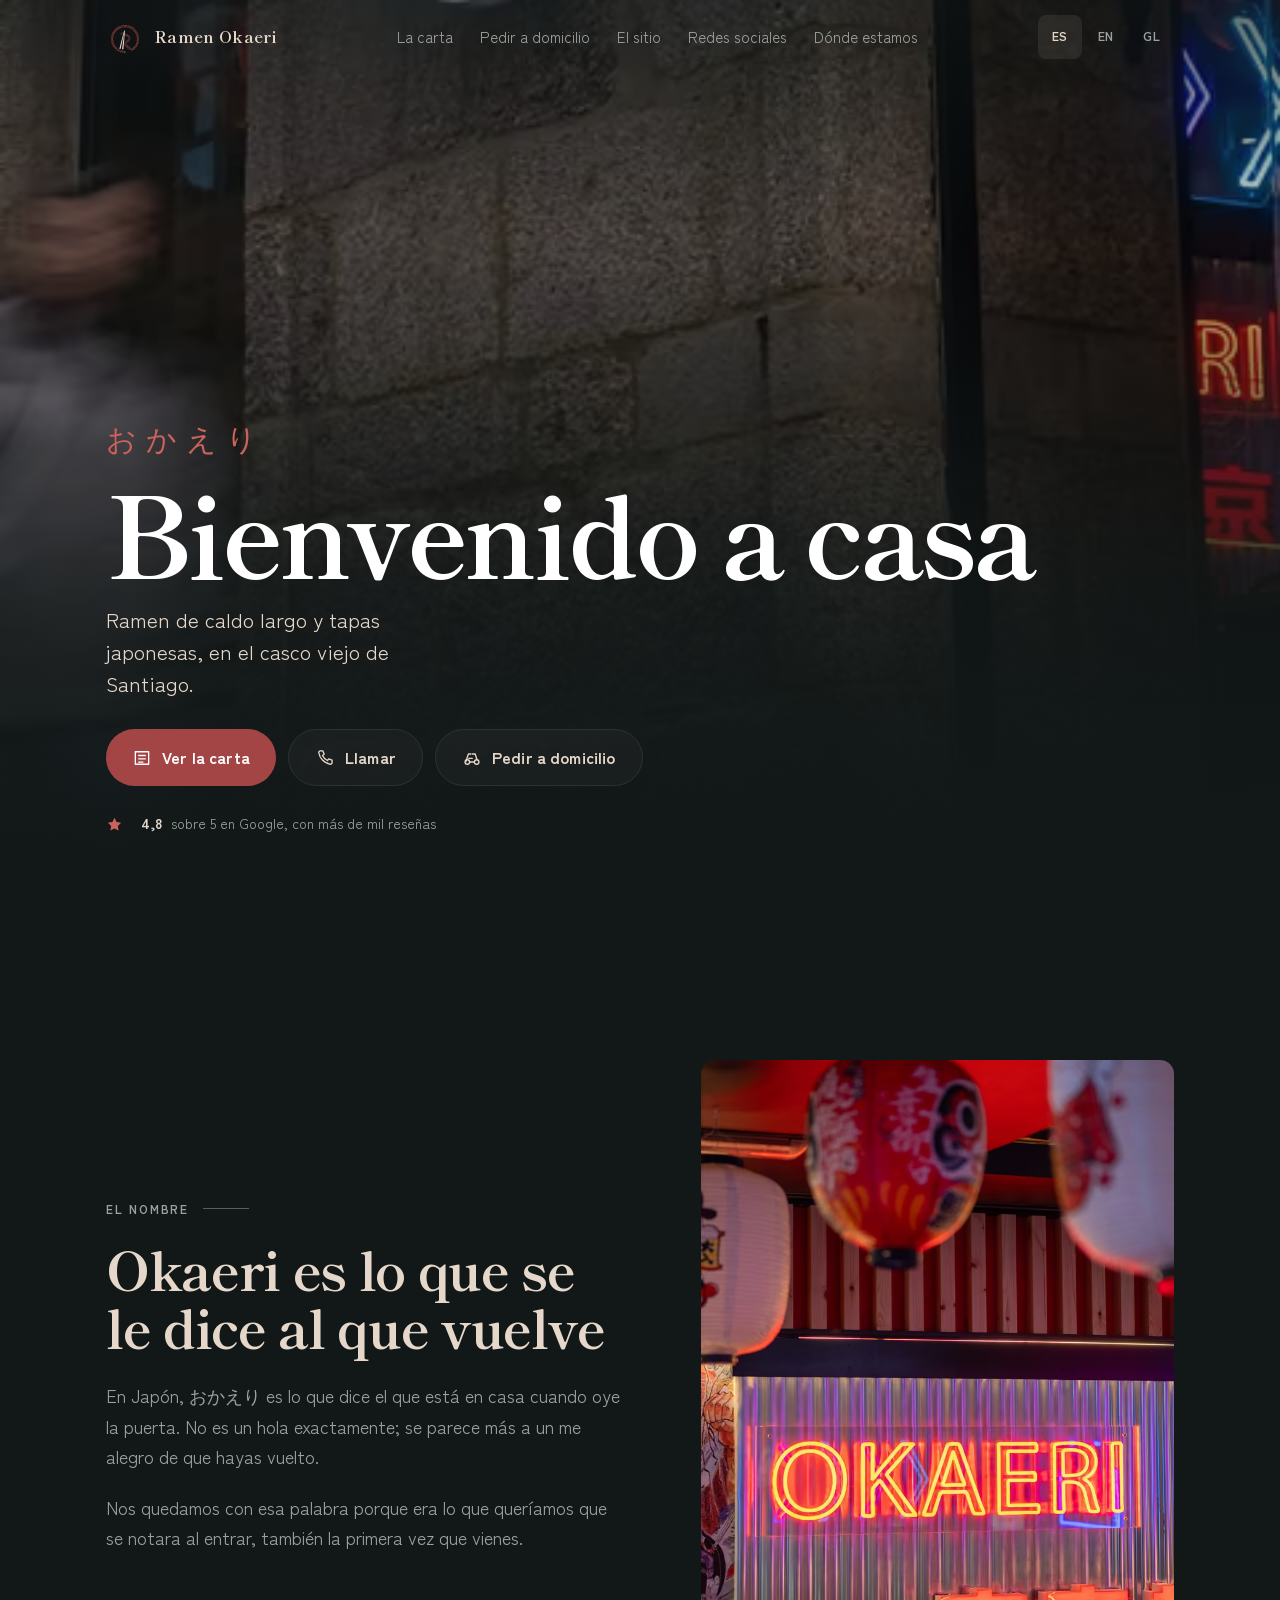
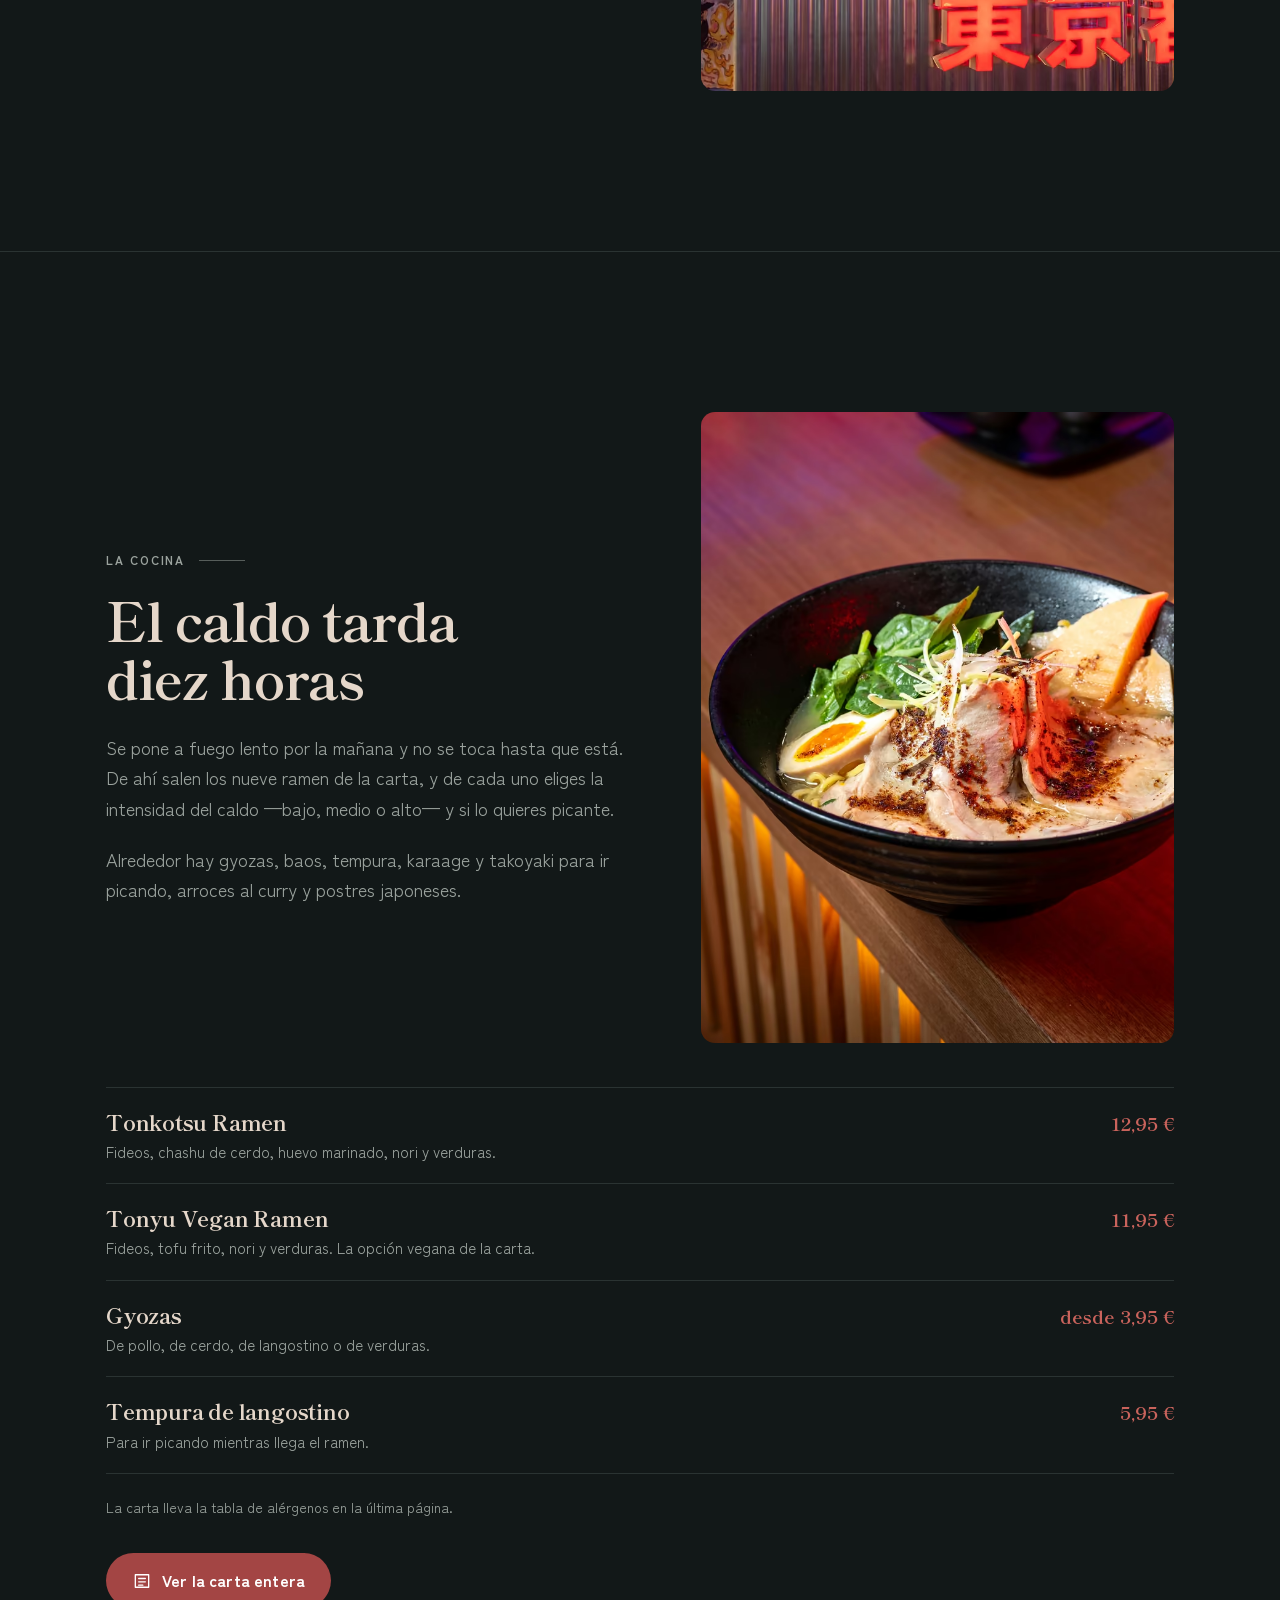
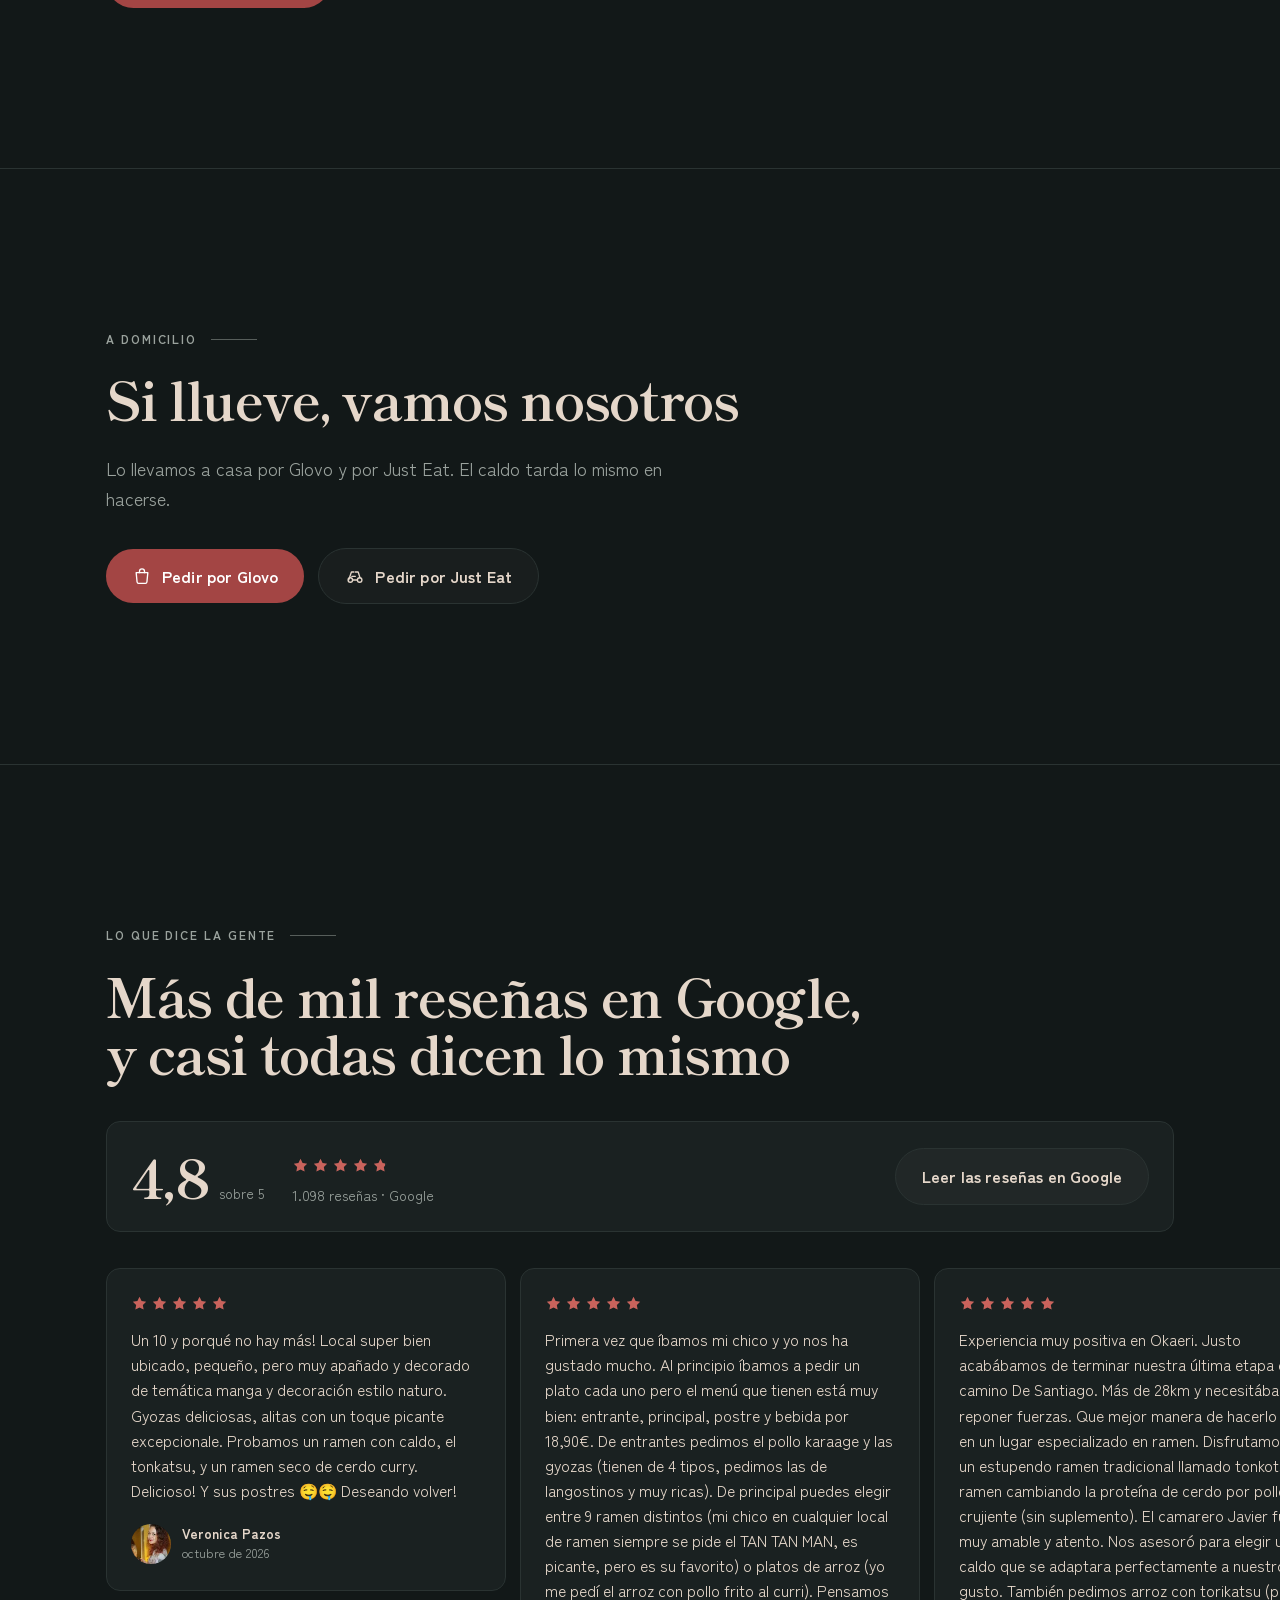
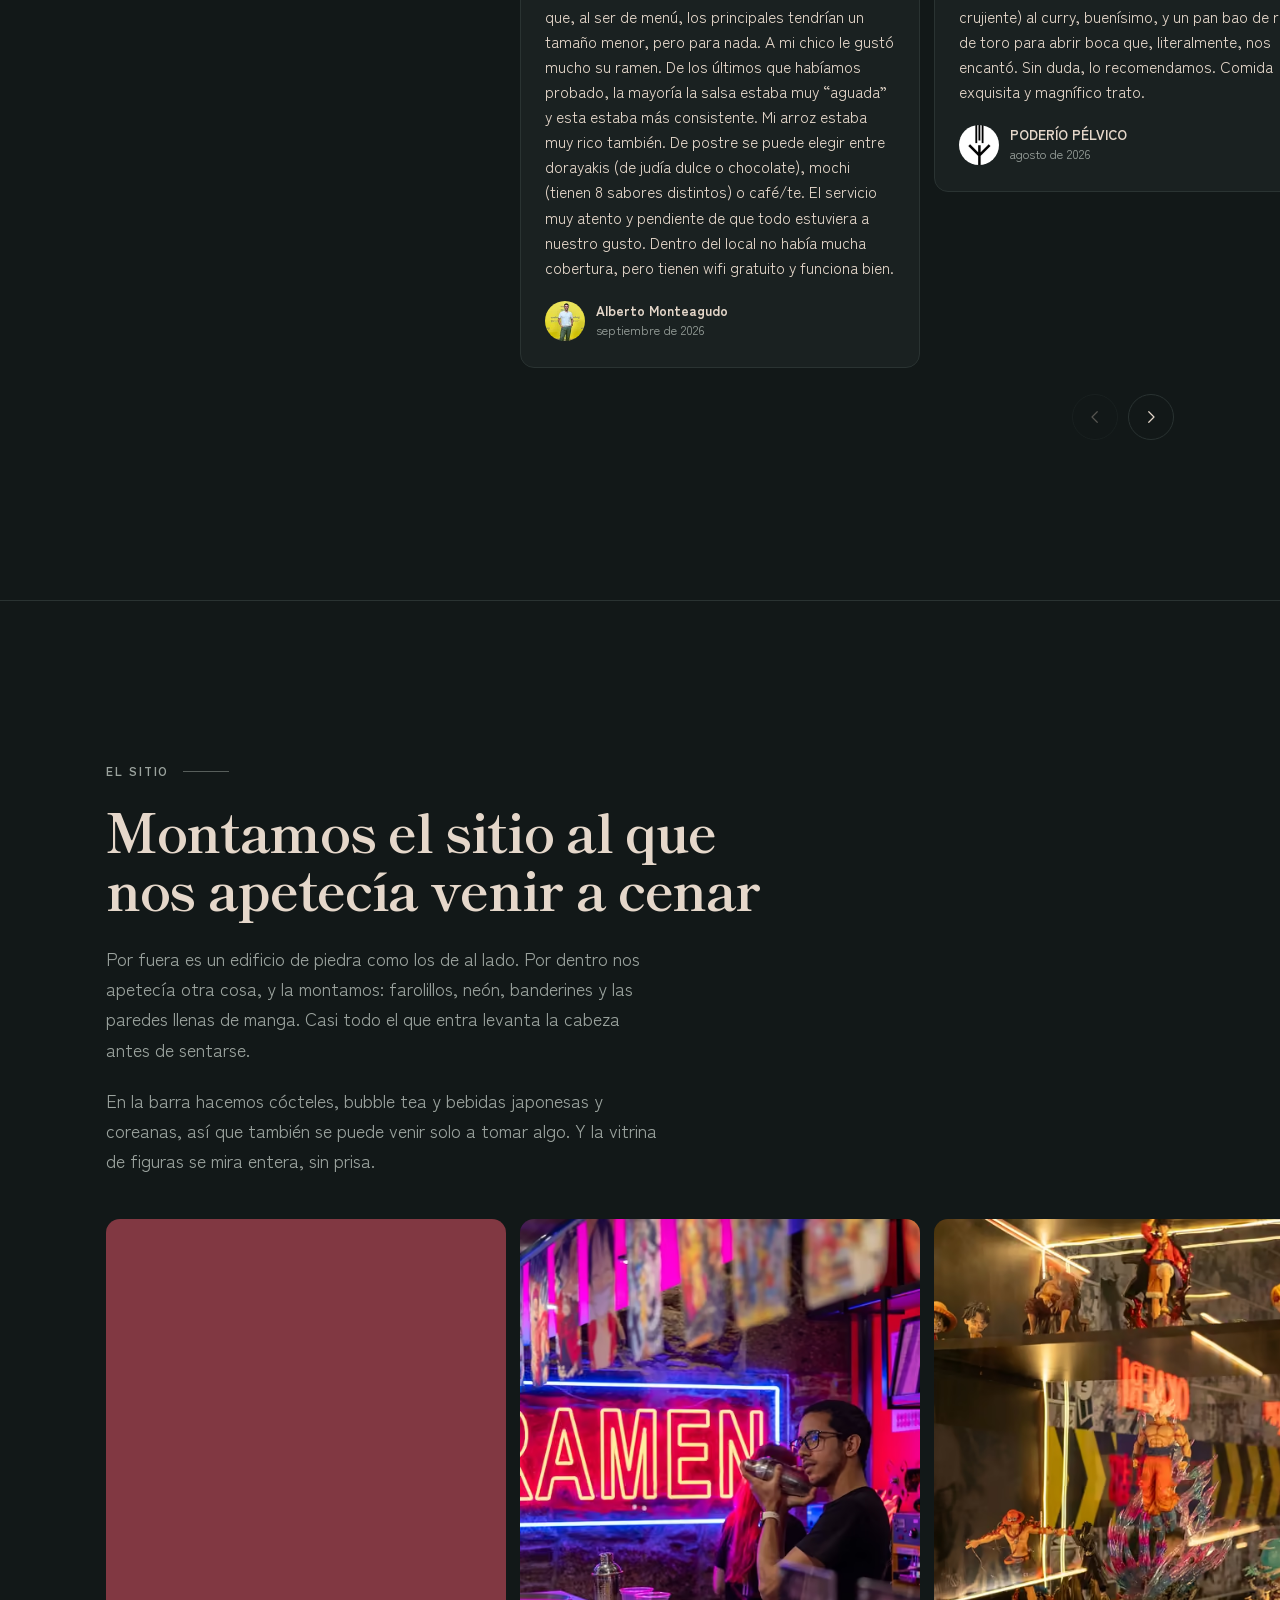
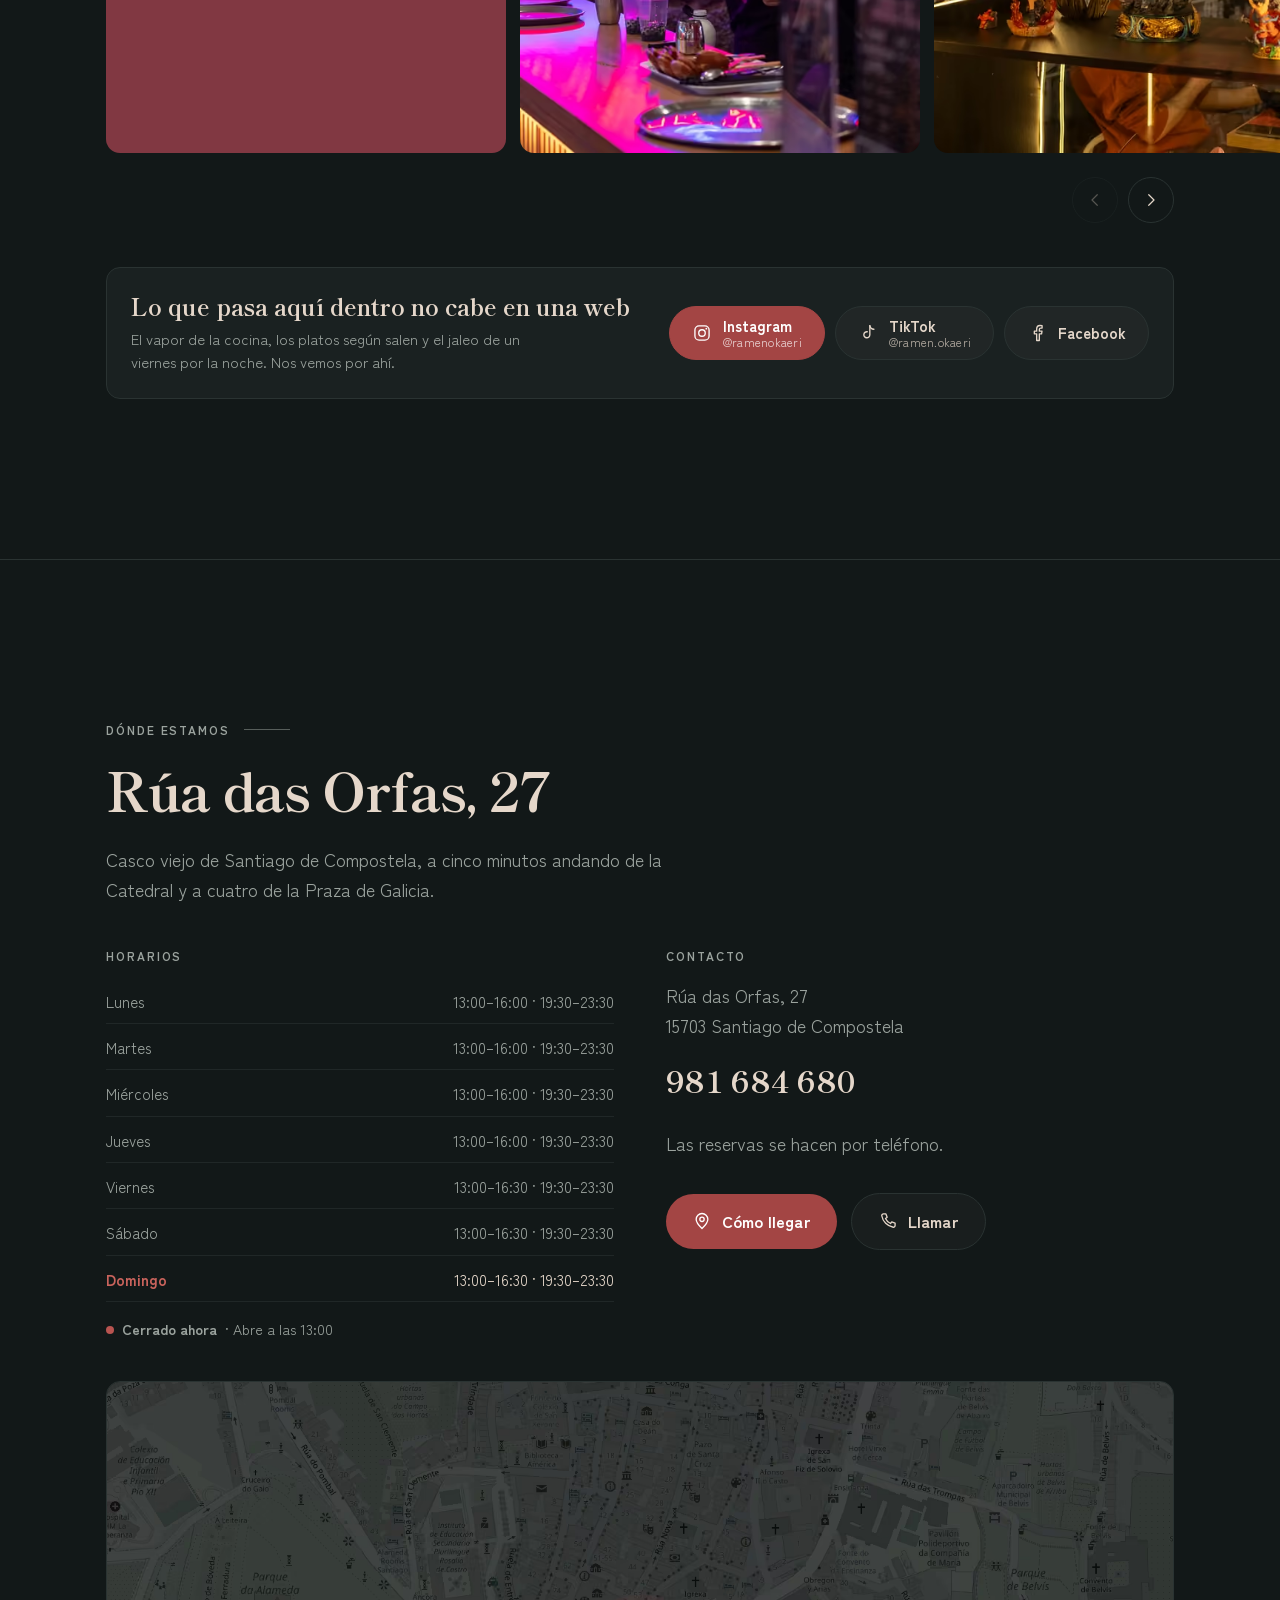
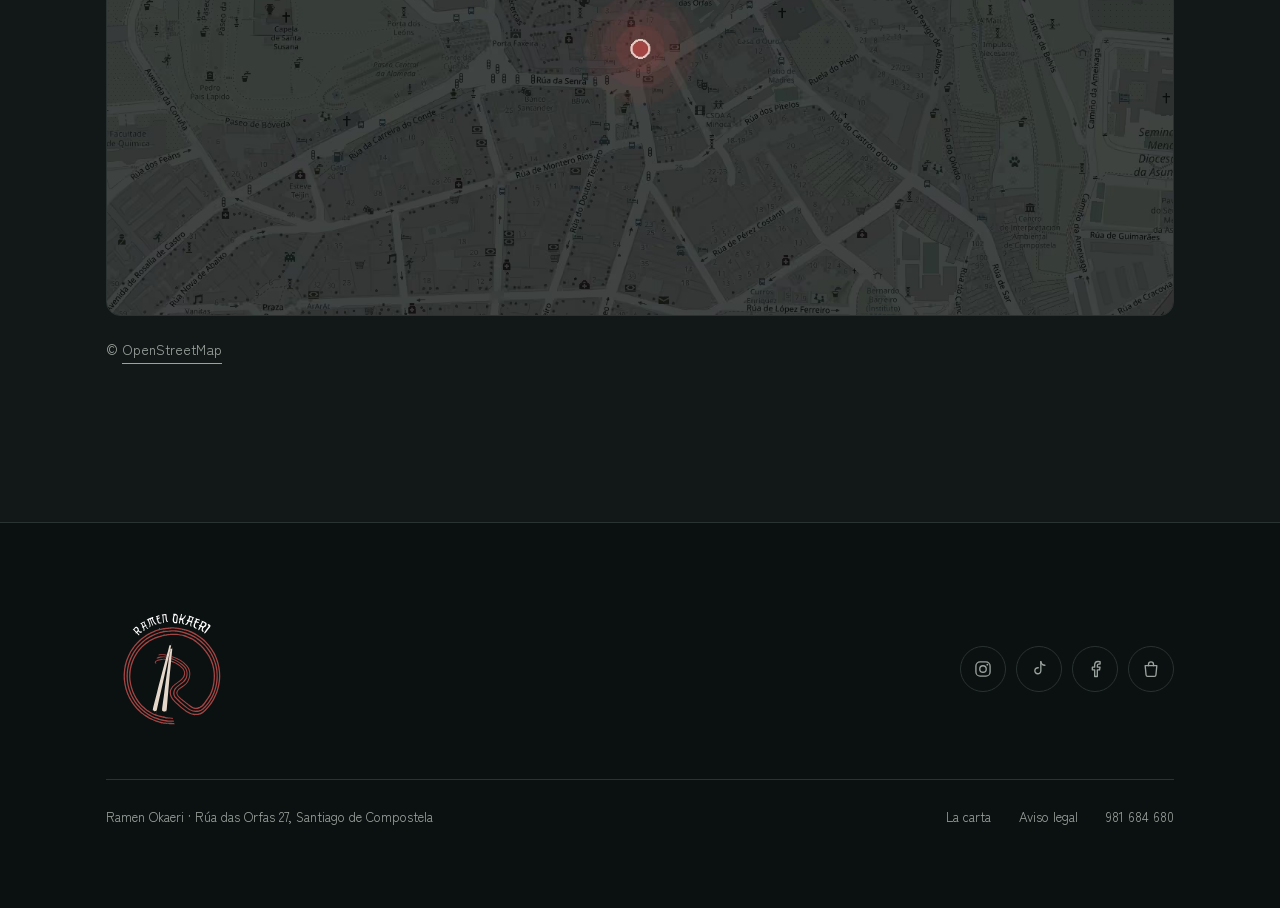
==== commit 184c88f6: "Reseñas al día: 4.8 sobre 5 con 1098 reseñas Traídas de la API de Places por .github/workflows/resen" ====
--- a/index.html
+++ b/index.html
@@ -32,7 +32,7 @@
 <link rel="preload" href="/assets/fonts/shippori-700-latin.woff2" as="font" type="font/woff2" crossorigin>
 <link rel="preload" href="/assets/fonts/zenkaku-400-latin.woff2" as="font" type="font/woff2" crossorigin>
 <link rel="stylesheet" href="/css/style.css?v=ed16cea8">
-<script type="application/ld+json">{"@context":"https://schema.org","@type":"Restaurant","@id":"https://ramenokaeri.com/#restaurante","name":"Ramen Okaeri","url":"https://ramenokaeri.com/","image":["https://ramenokaeri.com/assets/brand/og.jpg","https://ramenokaeri.com/assets/img/ramen-h-1440.jpg"],"logo":"https://ramenokaeri.com/assets/brand/icon-512.png","telephone":"+34981684680","priceRange":"€€","currenciesAccepted":"EUR","servesCuisine":["Japanese","Ramen"],"hasMenu":"https://ramenokaeri.com/menu/","acceptsReservations":"True","address":{"@type":"PostalAddress","streetAddress":"Rúa das Orfas, 27","postalCode":"15703","addressLocality":"Santiago de Compostela","addressRegion":"A Coruña","addressCountry":"ES"},"geo":{"@type":"GeoCoordinates","latitude":42.8771694,"longitude":-8.5441098},"openingHoursSpecification":[{"@type":"OpeningHoursSpecification","dayOfWeek":"Monday","opens":"13:00","closes":"16:00"},{"@type":"OpeningHoursSpecification","dayOfWeek":"Monday","opens":"19:30","closes":"23:30"},{"@type":"OpeningHoursSpecification","dayOfWeek":"Tuesday","opens":"13:00","closes":"16:00"},{"@type":"OpeningHoursSpecification","dayOfWeek":"Tuesday","opens":"19:30","closes":"23:30"},{"@type":"OpeningHoursSpecification","dayOfWeek":"Wednesday","opens":"13:00","closes":"16:00"},{"@type":"OpeningHoursSpecification","dayOfWeek":"Wednesday","opens":"19:30","closes":"23:30"},{"@type":"OpeningHoursSpecification","dayOfWeek":"Thursday","opens":"13:00","closes":"16:00"},{"@type":"OpeningHoursSpecification","dayOfWeek":"Thursday","opens":"19:30","closes":"23:30"},{"@type":"OpeningHoursSpecification","dayOfWeek":"Friday","opens":"13:00","closes":"16:30"},{"@type":"OpeningHoursSpecification","dayOfWeek":"Friday","opens":"19:30","closes":"23:30"},{"@type":"OpeningHoursSpecification","dayOfWeek":"Saturday","opens":"13:00","closes":"16:30"},{"@type":"OpeningHoursSpecification","dayOfWeek":"Saturday","opens":"19:30","closes":"23:30"},{"@type":"OpeningHoursSpecification","dayOfWeek":"Sunday","opens":"13:00","closes":"16:30"},{"@type":"OpeningHoursSpecification","dayOfWeek":"Sunday","opens":"19:30","closes":"23:30"}],"sameAs":["https://www.instagram.com/ramenokaeri/","https://www.tiktok.com/@ramen.okaeri","https://www.facebook.com/61561088498256/"],"aggregateRating":{"@type":"AggregateRating","ratingValue":4.8,"reviewCount":1097,"bestRating":5,"worstRating":1}}</script>
+<script type="application/ld+json">{"@context":"https://schema.org","@type":"Restaurant","@id":"https://ramenokaeri.com/#restaurante","name":"Ramen Okaeri","url":"https://ramenokaeri.com/","image":["https://ramenokaeri.com/assets/brand/og.jpg","https://ramenokaeri.com/assets/img/ramen-h-1440.jpg"],"logo":"https://ramenokaeri.com/assets/brand/icon-512.png","telephone":"+34981684680","priceRange":"€€","currenciesAccepted":"EUR","servesCuisine":["Japanese","Ramen"],"hasMenu":"https://ramenokaeri.com/menu/","acceptsReservations":"True","address":{"@type":"PostalAddress","streetAddress":"Rúa das Orfas, 27","postalCode":"15703","addressLocality":"Santiago de Compostela","addressRegion":"A Coruña","addressCountry":"ES"},"geo":{"@type":"GeoCoordinates","latitude":42.8771694,"longitude":-8.5441098},"openingHoursSpecification":[{"@type":"OpeningHoursSpecification","dayOfWeek":"Monday","opens":"13:00","closes":"16:00"},{"@type":"OpeningHoursSpecification","dayOfWeek":"Monday","opens":"19:30","closes":"23:30"},{"@type":"OpeningHoursSpecification","dayOfWeek":"Tuesday","opens":"13:00","closes":"16:00"},{"@type":"OpeningHoursSpecification","dayOfWeek":"Tuesday","opens":"19:30","closes":"23:30"},{"@type":"OpeningHoursSpecification","dayOfWeek":"Wednesday","opens":"13:00","closes":"16:00"},{"@type":"OpeningHoursSpecification","dayOfWeek":"Wednesday","opens":"19:30","closes":"23:30"},{"@type":"OpeningHoursSpecification","dayOfWeek":"Thursday","opens":"13:00","closes":"16:00"},{"@type":"OpeningHoursSpecification","dayOfWeek":"Thursday","opens":"19:30","closes":"23:30"},{"@type":"OpeningHoursSpecification","dayOfWeek":"Friday","opens":"13:00","closes":"16:30"},{"@type":"OpeningHoursSpecification","dayOfWeek":"Friday","opens":"19:30","closes":"23:30"},{"@type":"OpeningHoursSpecification","dayOfWeek":"Saturday","opens":"13:00","closes":"16:30"},{"@type":"OpeningHoursSpecification","dayOfWeek":"Saturday","opens":"19:30","closes":"23:30"},{"@type":"OpeningHoursSpecification","dayOfWeek":"Sunday","opens":"13:00","closes":"16:30"},{"@type":"OpeningHoursSpecification","dayOfWeek":"Sunday","opens":"19:30","closes":"23:30"}],"sameAs":["https://www.instagram.com/ramenokaeri/","https://www.tiktok.com/@ramen.okaeri","https://www.facebook.com/61561088498256/"],"aggregateRating":{"@type":"AggregateRating","ratingValue":4.8,"reviewCount":1098,"bestRating":5,"worstRating":1}}</script>
 </head>
 <body>
 <a class="saltar" href="#principal">Saltar al contenido</a>
@@ -192,7 +192,7 @@
      <span class="estr-fondo" aria-hidden="true"><svg width="17" height="17" viewBox="0 0 24 24" fill="currentColor" aria-hidden="true"><path d="M12 2.6l2.9 5.9 6.5.95-4.7 4.6 1.1 6.5-5.8-3.05-5.8 3.05 1.1-6.5-4.7-4.6 6.5-.95z"/></svg><svg width="17" height="17" viewBox="0 0 24 24" fill="currentColor" aria-hidden="true"><path d="M12 2.6l2.9 5.9 6.5.95-4.7 4.6 1.1 6.5-5.8-3.05-5.8 3.05 1.1-6.5-4.7-4.6 6.5-.95z"/></svg><svg width="17" height="17" viewBox="0 0 24 24" fill="currentColor" aria-hidden="true"><path d="M12 2.6l2.9 5.9 6.5.95-4.7 4.6 1.1 6.5-5.8-3.05-5.8 3.05 1.1-6.5-4.7-4.6 6.5-.95z"/></svg><svg width="17" height="17" viewBox="0 0 24 24" fill="currentColor" aria-hidden="true"><path d="M12 2.6l2.9 5.9 6.5.95-4.7 4.6 1.1 6.5-5.8-3.05-5.8 3.05 1.1-6.5-4.7-4.6 6.5-.95z"/></svg><svg width="17" height="17" viewBox="0 0 24 24" fill="currentColor" aria-hidden="true"><path d="M12 2.6l2.9 5.9 6.5.95-4.7 4.6 1.1 6.5-5.8-3.05-5.8 3.05 1.1-6.5-4.7-4.6 6.5-.95z"/></svg></span>
      <span class="estr-lleno" aria-hidden="true" style="width:96%"><svg width="17" height="17" viewBox="0 0 24 24" fill="currentColor" aria-hidden="true"><path d="M12 2.6l2.9 5.9 6.5.95-4.7 4.6 1.1 6.5-5.8-3.05-5.8 3.05 1.1-6.5-4.7-4.6 6.5-.95z"/></svg><svg width="17" height="17" viewBox="0 0 24 24" fill="currentColor" aria-hidden="true"><path d="M12 2.6l2.9 5.9 6.5.95-4.7 4.6 1.1 6.5-5.8-3.05-5.8 3.05 1.1-6.5-4.7-4.6 6.5-.95z"/></svg><svg width="17" height="17" viewBox="0 0 24 24" fill="currentColor" aria-hidden="true"><path d="M12 2.6l2.9 5.9 6.5.95-4.7 4.6 1.1 6.5-5.8-3.05-5.8 3.05 1.1-6.5-4.7-4.6 6.5-.95z"/></svg><svg width="17" height="17" viewBox="0 0 24 24" fill="currentColor" aria-hidden="true"><path d="M12 2.6l2.9 5.9 6.5.95-4.7 4.6 1.1 6.5-5.8-3.05-5.8 3.05 1.1-6.5-4.7-4.6 6.5-.95z"/></svg><svg width="17" height="17" viewBox="0 0 24 24" fill="currentColor" aria-hidden="true"><path d="M12 2.6l2.9 5.9 6.5.95-4.7 4.6 1.1 6.5-5.8-3.05-5.8 3.05 1.1-6.5-4.7-4.6 6.5-.95z"/></svg></span>
     </span>
-     <p>1.097 reseñas · Google</p>
+     <p>1.098 reseñas · Google</p>
     </div>
     <a class="btn btn-s" href="https://maps.google.com/?cid=18320615065955389420" target="_blank" rel="noopener">Leer las reseñas en Google</a>
    </div>
@@ -262,14 +262,14 @@
      <span class="estr-fondo" aria-hidden="true"><svg width="17" height="17" viewBox="0 0 24 24" fill="currentColor" aria-hidden="true"><path d="M12 2.6l2.9 5.9 6.5.95-4.7 4.6 1.1 6.5-5.8-3.05-5.8 3.05 1.1-6.5-4.7-4.6 6.5-.95z"/></svg><svg width="17" height="17" viewBox="0 0 24 24" fill="currentColor" aria-hidden="true"><path d="M12 2.6l2.9 5.9 6.5.95-4.7 4.6 1.1 6.5-5.8-3.05-5.8 3.05 1.1-6.5-4.7-4.6 6.5-.95z"/></svg><svg width="17" height="17" viewBox="0 0 24 24" fill="currentColor" aria-hidden="true"><path d="M12 2.6l2.9 5.9 6.5.95-4.7 4.6 1.1 6.5-5.8-3.05-5.8 3.05 1.1-6.5-4.7-4.6 6.5-.95z"/></svg><svg width="17" height="17" viewBox="0 0 24 24" fill="currentColor" aria-hidden="true"><path d="M12 2.6l2.9 5.9 6.5.95-4.7 4.6 1.1 6.5-5.8-3.05-5.8 3.05 1.1-6.5-4.7-4.6 6.5-.95z"/></svg><svg width="17" height="17" viewBox="0 0 24 24" fill="currentColor" aria-hidden="true"><path d="M12 2.6l2.9 5.9 6.5.95-4.7 4.6 1.1 6.5-5.8-3.05-5.8 3.05 1.1-6.5-4.7-4.6 6.5-.95z"/></svg></span>
      <span class="estr-lleno" aria-hidden="true" style="width:100%"><svg width="17" height="17" viewBox="0 0 24 24" fill="currentColor" aria-hidden="true"><path d="M12 2.6l2.9 5.9 6.5.95-4.7 4.6 1.1 6.5-5.8-3.05-5.8 3.05 1.1-6.5-4.7-4.6 6.5-.95z"/></svg><svg width="17" height="17" viewBox="0 0 24 24" fill="currentColor" aria-hidden="true"><path d="M12 2.6l2.9 5.9 6.5.95-4.7 4.6 1.1 6.5-5.8-3.05-5.8 3.05 1.1-6.5-4.7-4.6 6.5-.95z"/></svg><svg width="17" height="17" viewBox="0 0 24 24" fill="currentColor" aria-hidden="true"><path d="M12 2.6l2.9 5.9 6.5.95-4.7 4.6 1.1 6.5-5.8-3.05-5.8 3.05 1.1-6.5-4.7-4.6 6.5-.95z"/></svg><svg width="17" height="17" viewBox="0 0 24 24" fill="currentColor" aria-hidden="true"><path d="M12 2.6l2.9 5.9 6.5.95-4.7 4.6 1.1 6.5-5.8-3.05-5.8 3.05 1.1-6.5-4.7-4.6 6.5-.95z"/></svg><svg width="17" height="17" viewBox="0 0 24 24" fill="currentColor" aria-hidden="true"><path d="M12 2.6l2.9 5.9 6.5.95-4.7 4.6 1.1 6.5-5.8-3.05-5.8 3.05 1.1-6.5-4.7-4.6 6.5-.95z"/></svg></span>
     </span>
-      <blockquote><p>Tengo que reconocer que íbamos por lo del menú, pero es sólo de lunes a viernes, aún así nos quedamos, la atención muy buena, atentos y amables, el local está decorado bonito, es pequeño pero aún tiene mesas, recomiendo reservar, pedimos dos entrares, un ramen y un pollo al curry 🍛 todo estaba muy bueno, lo recomiendo</p></blockquote>
+      <blockquote><p>Fuimos 3 personas y probamo el ramen y el curry. El servicio fue muy atento y rápido así como agradable y eficiente. Nos encantó a todos y lo recomendaremos a partir de ahora. El mejor restaurante de ramen de Santiago.</p></blockquote>
       <figcaption>
        <picture>
-        <source type="image/webp" srcset="/assets/img/resenas/rosana-chaves-mayans-81b230.webp">
-        <img class="cita-av" src="/assets/img/resenas/rosana-chaves-mayans-81b230.jpg" width="40" height="40"
+        <source type="image/webp" srcset="/assets/img/resenas/jairo-kun-otero-9bde8c.webp">
+        <img class="cita-av" src="/assets/img/resenas/jairo-kun-otero-9bde8c.jpg" width="40" height="40"
          alt="" loading="lazy" decoding="async">
        </picture>
-       <span class="cita-quien"><b>Rosana Chaves Mayans</b><span>octubre de 2026</span></span>
+       <span class="cita-quien"><b>Jairo-kun Otero</b><span>julio de 2026</span></span>
       </figcaption>
      </figure>
     </div>
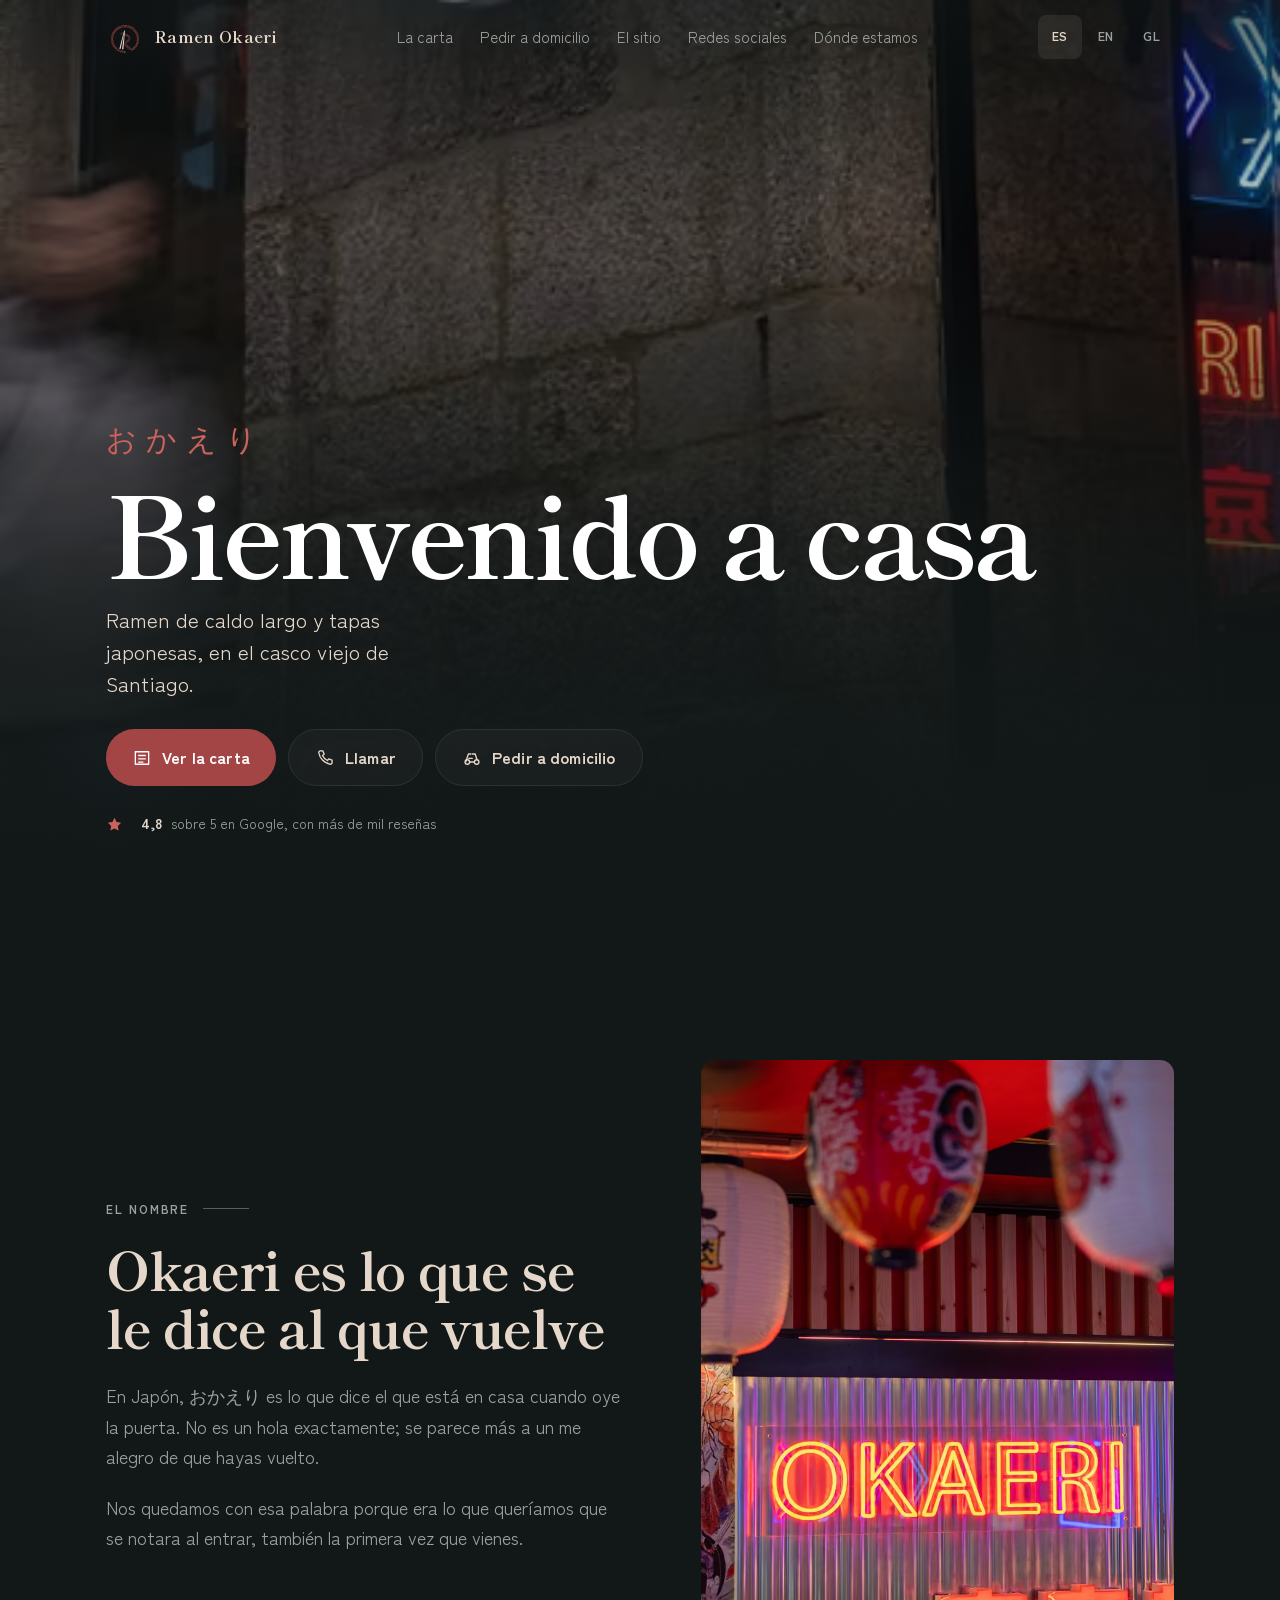
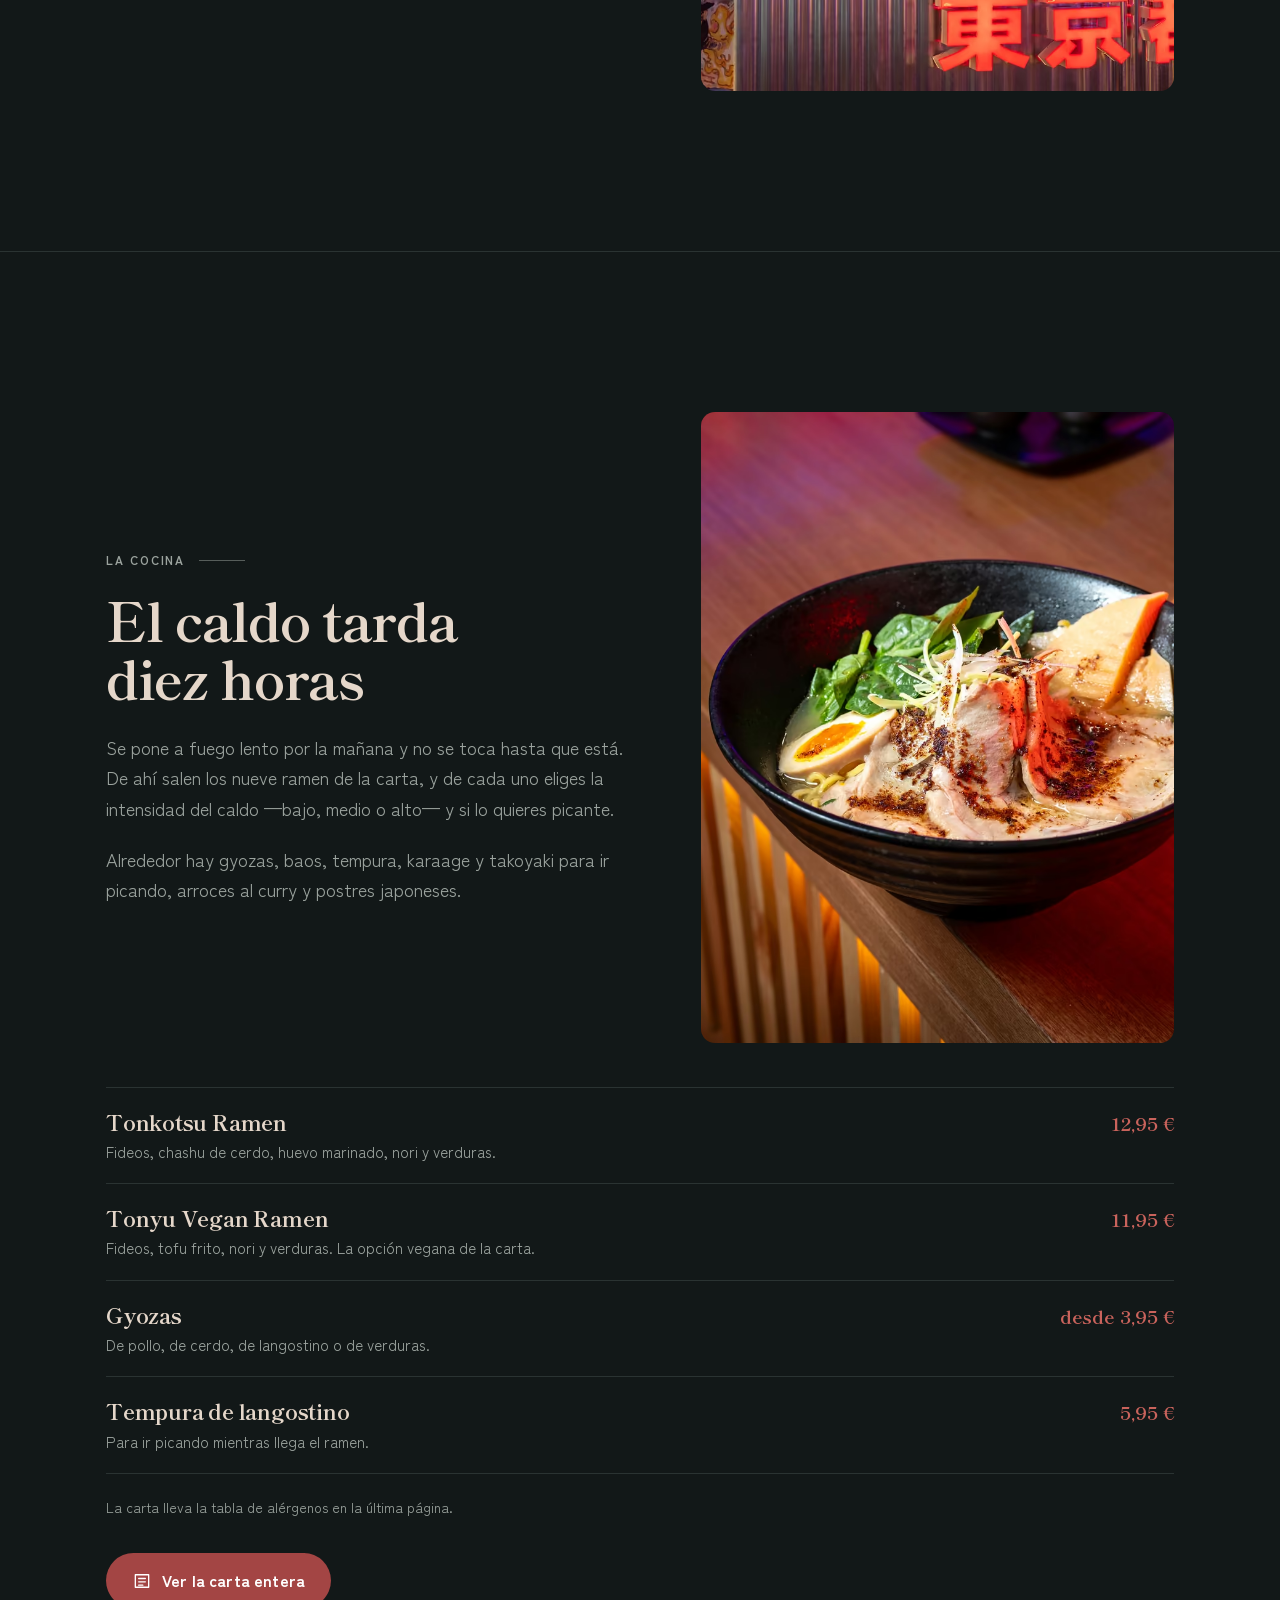
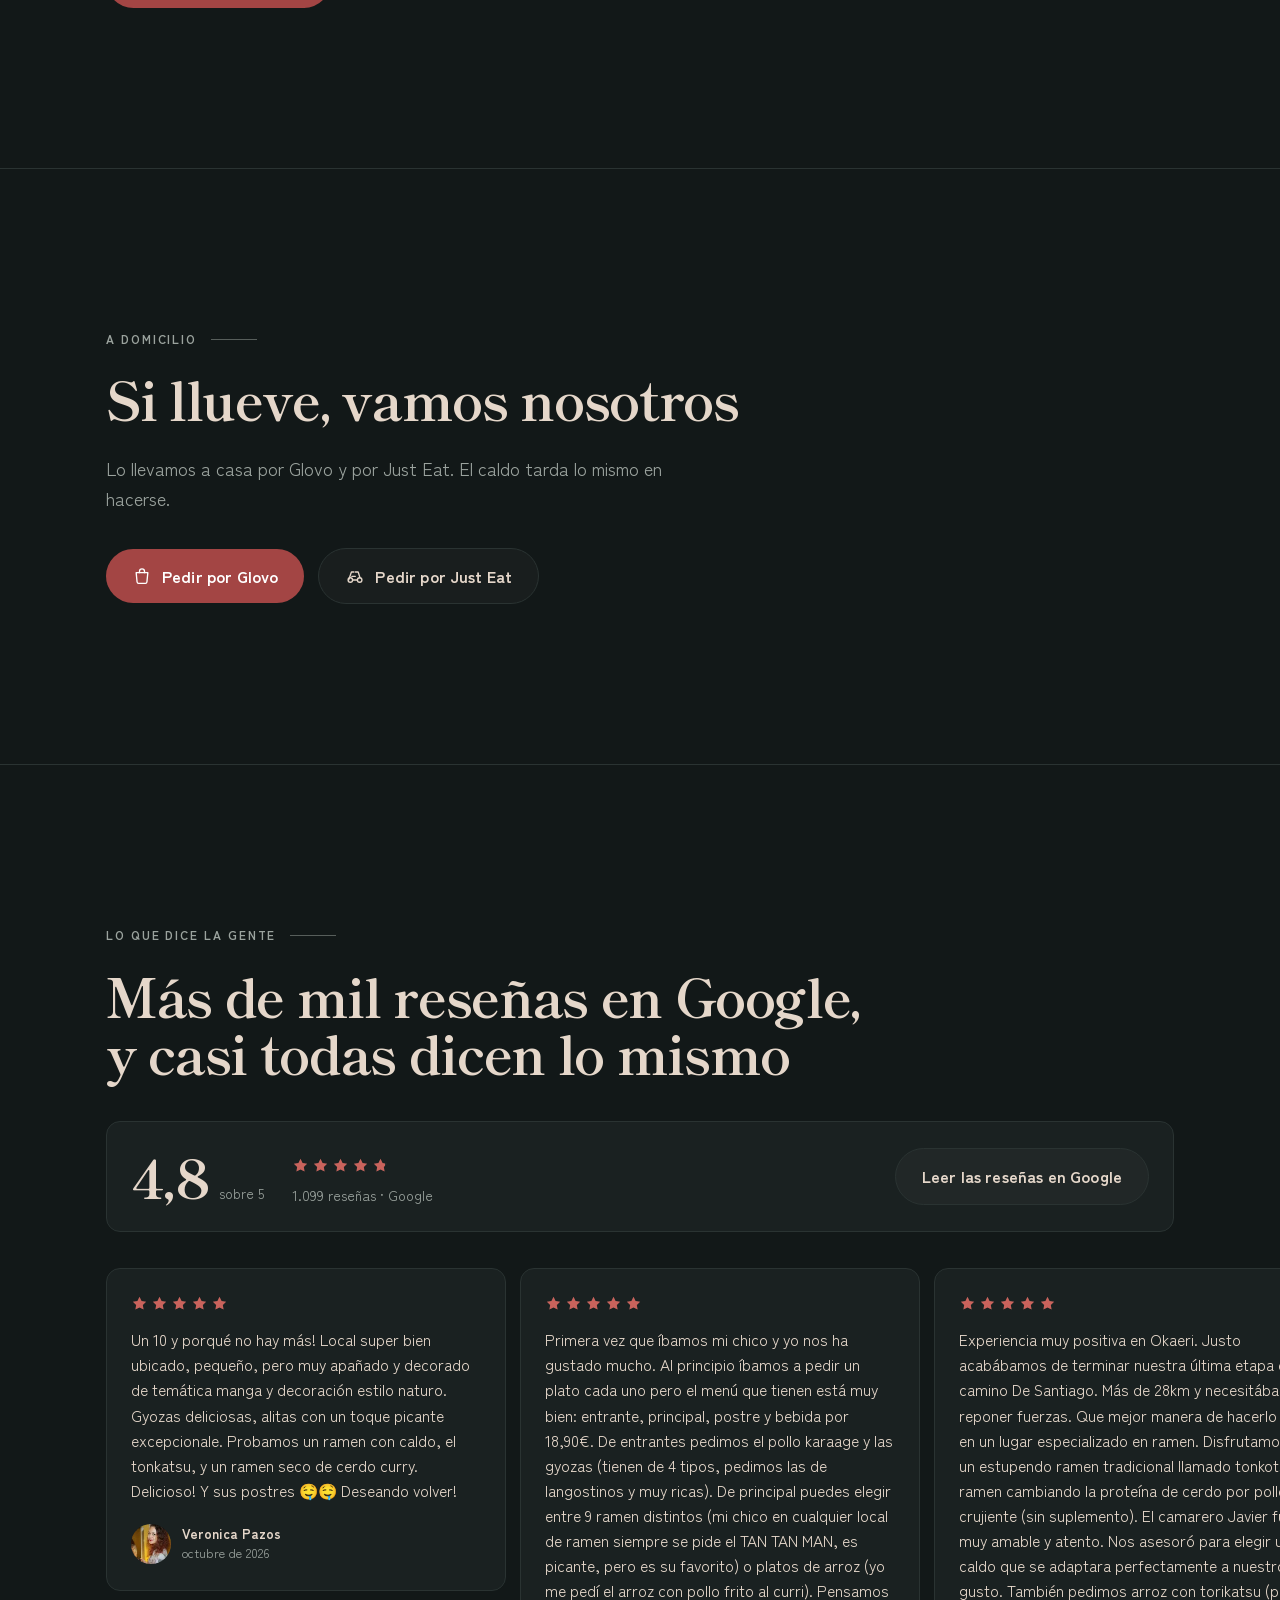
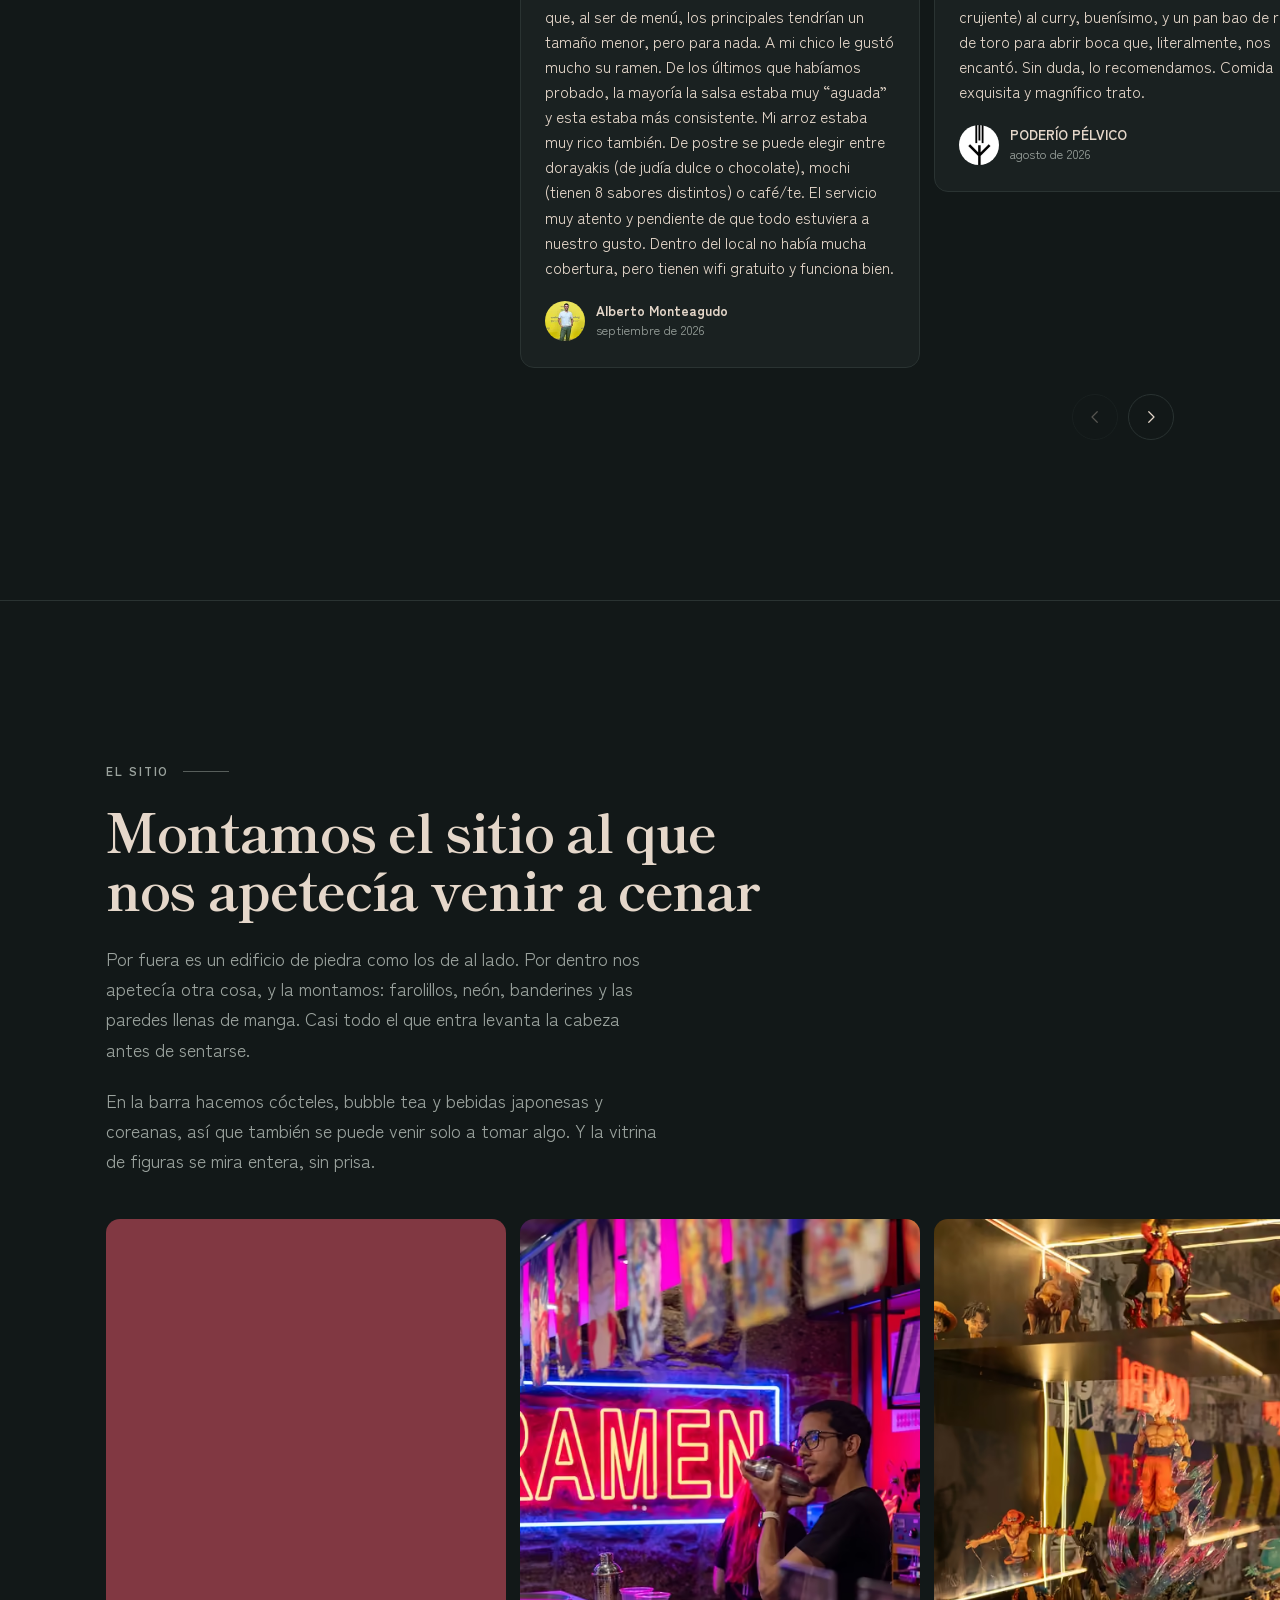
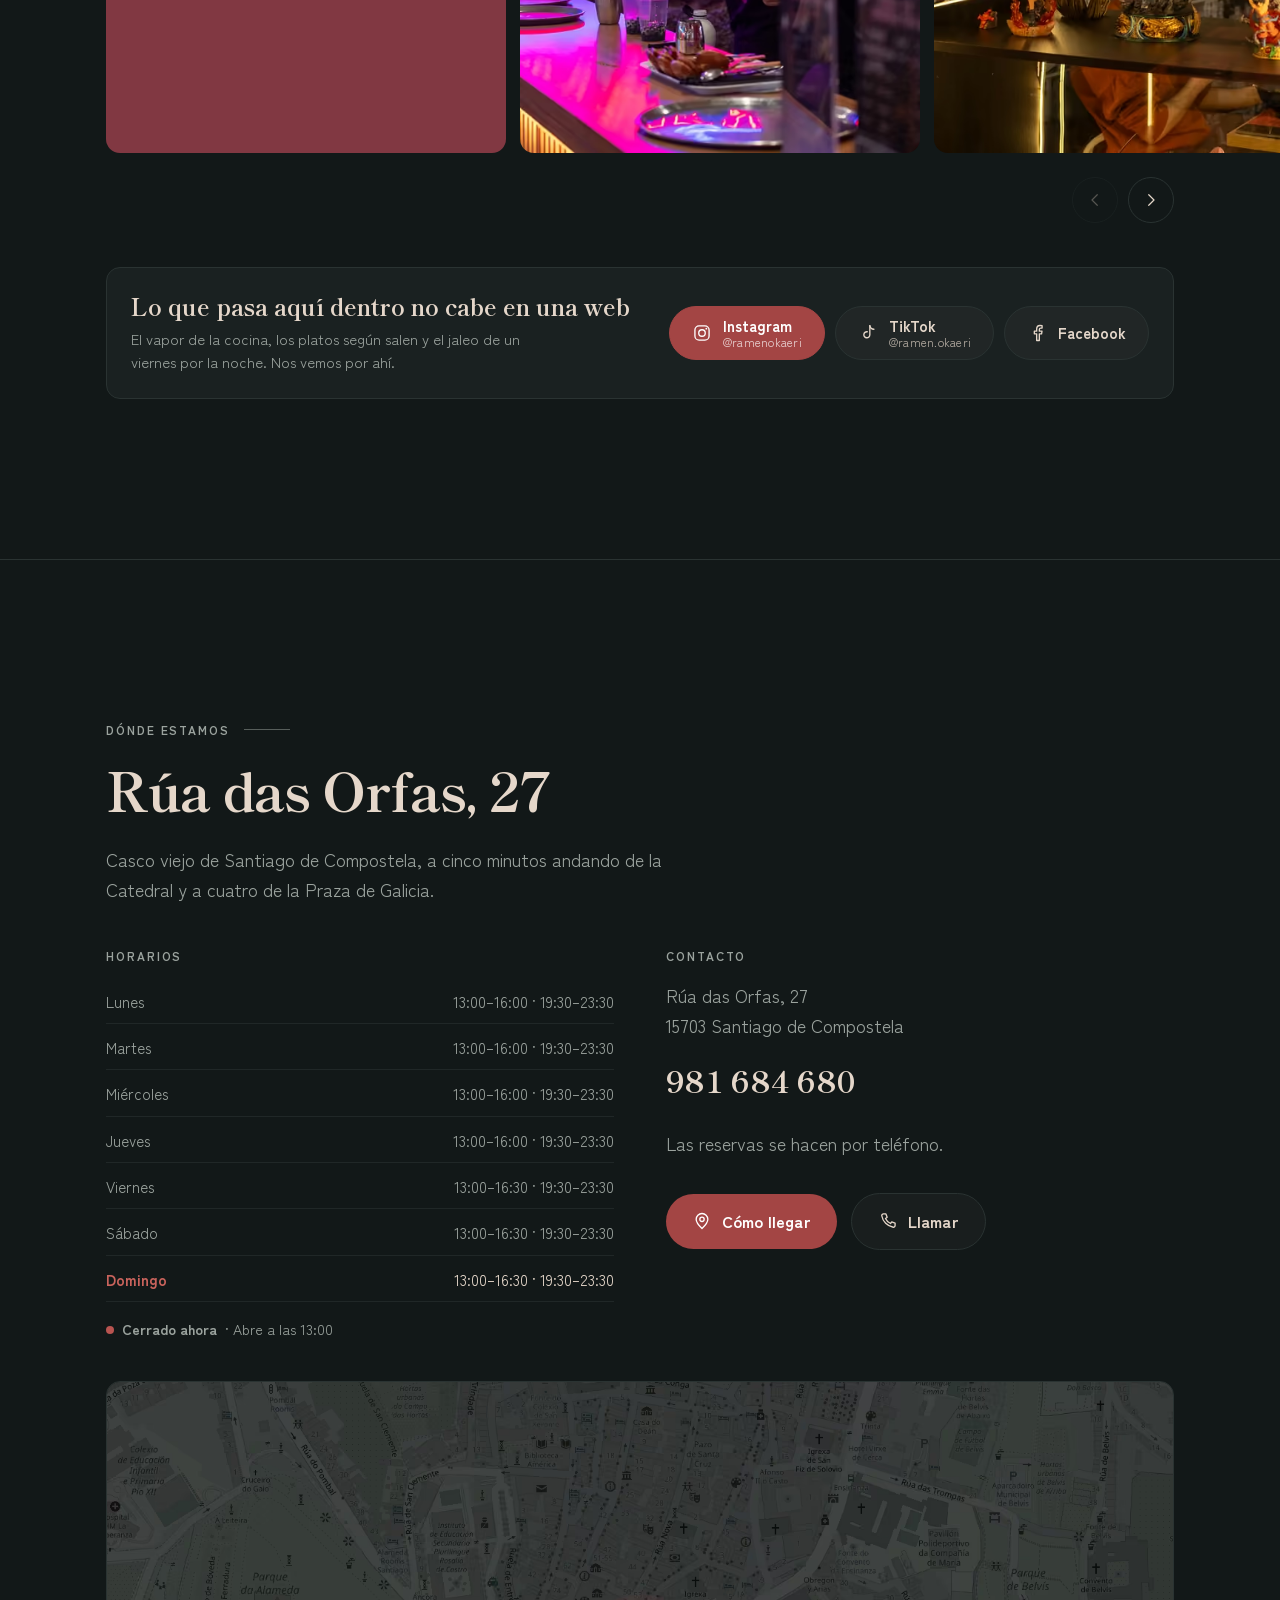
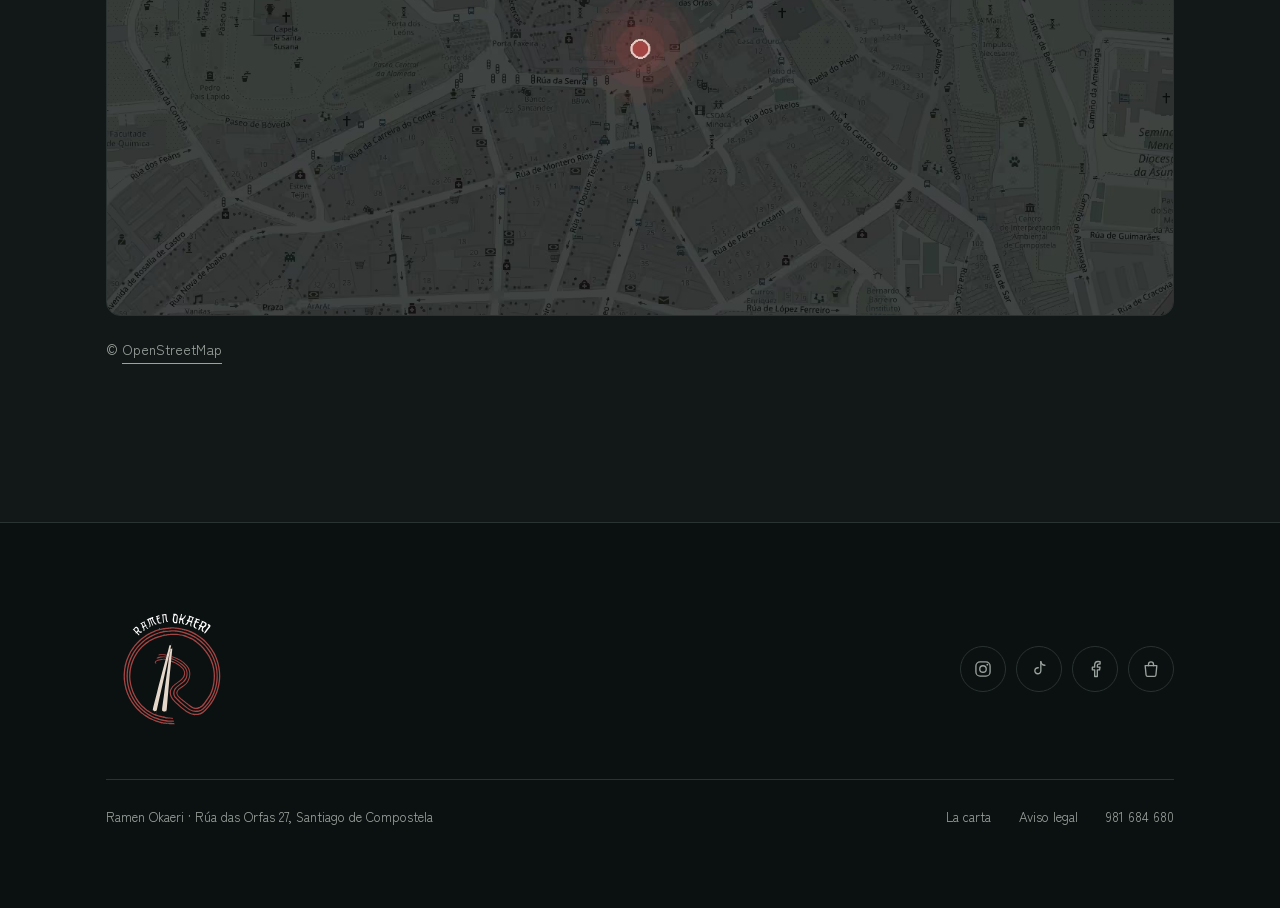
==== commit 854a09ef: "Reseñas al día: 4.8 sobre 5 con 1099 reseñas Traídas de la API de Places por .github/workflows/resen" ====
--- a/index.html
+++ b/index.html
@@ -32,7 +32,7 @@
 <link rel="preload" href="/assets/fonts/shippori-700-latin.woff2" as="font" type="font/woff2" crossorigin>
 <link rel="preload" href="/assets/fonts/zenkaku-400-latin.woff2" as="font" type="font/woff2" crossorigin>
 <link rel="stylesheet" href="/css/style.css?v=ed16cea8">
-<script type="application/ld+json">{"@context":"https://schema.org","@type":"Restaurant","@id":"https://ramenokaeri.com/#restaurante","name":"Ramen Okaeri","url":"https://ramenokaeri.com/","image":["https://ramenokaeri.com/assets/brand/og.jpg","https://ramenokaeri.com/assets/img/ramen-h-1440.jpg"],"logo":"https://ramenokaeri.com/assets/brand/icon-512.png","telephone":"+34981684680","priceRange":"€€","currenciesAccepted":"EUR","servesCuisine":["Japanese","Ramen"],"hasMenu":"https://ramenokaeri.com/menu/","acceptsReservations":"True","address":{"@type":"PostalAddress","streetAddress":"Rúa das Orfas, 27","postalCode":"15703","addressLocality":"Santiago de Compostela","addressRegion":"A Coruña","addressCountry":"ES"},"geo":{"@type":"GeoCoordinates","latitude":42.8771694,"longitude":-8.5441098},"openingHoursSpecification":[{"@type":"OpeningHoursSpecification","dayOfWeek":"Monday","opens":"13:00","closes":"16:00"},{"@type":"OpeningHoursSpecification","dayOfWeek":"Monday","opens":"19:30","closes":"23:30"},{"@type":"OpeningHoursSpecification","dayOfWeek":"Tuesday","opens":"13:00","closes":"16:00"},{"@type":"OpeningHoursSpecification","dayOfWeek":"Tuesday","opens":"19:30","closes":"23:30"},{"@type":"OpeningHoursSpecification","dayOfWeek":"Wednesday","opens":"13:00","closes":"16:00"},{"@type":"OpeningHoursSpecification","dayOfWeek":"Wednesday","opens":"19:30","closes":"23:30"},{"@type":"OpeningHoursSpecification","dayOfWeek":"Thursday","opens":"13:00","closes":"16:00"},{"@type":"OpeningHoursSpecification","dayOfWeek":"Thursday","opens":"19:30","closes":"23:30"},{"@type":"OpeningHoursSpecification","dayOfWeek":"Friday","opens":"13:00","closes":"16:30"},{"@type":"OpeningHoursSpecification","dayOfWeek":"Friday","opens":"19:30","closes":"23:30"},{"@type":"OpeningHoursSpecification","dayOfWeek":"Saturday","opens":"13:00","closes":"16:30"},{"@type":"OpeningHoursSpecification","dayOfWeek":"Saturday","opens":"19:30","closes":"23:30"},{"@type":"OpeningHoursSpecification","dayOfWeek":"Sunday","opens":"13:00","closes":"16:30"},{"@type":"OpeningHoursSpecification","dayOfWeek":"Sunday","opens":"19:30","closes":"23:30"}],"sameAs":["https://www.instagram.com/ramenokaeri/","https://www.tiktok.com/@ramen.okaeri","https://www.facebook.com/61561088498256/"],"aggregateRating":{"@type":"AggregateRating","ratingValue":4.8,"reviewCount":1098,"bestRating":5,"worstRating":1}}</script>
+<script type="application/ld+json">{"@context":"https://schema.org","@type":"Restaurant","@id":"https://ramenokaeri.com/#restaurante","name":"Ramen Okaeri","url":"https://ramenokaeri.com/","image":["https://ramenokaeri.com/assets/brand/og.jpg","https://ramenokaeri.com/assets/img/ramen-h-1440.jpg"],"logo":"https://ramenokaeri.com/assets/brand/icon-512.png","telephone":"+34981684680","priceRange":"€€","currenciesAccepted":"EUR","servesCuisine":["Japanese","Ramen"],"hasMenu":"https://ramenokaeri.com/menu/","acceptsReservations":"True","address":{"@type":"PostalAddress","streetAddress":"Rúa das Orfas, 27","postalCode":"15703","addressLocality":"Santiago de Compostela","addressRegion":"A Coruña","addressCountry":"ES"},"geo":{"@type":"GeoCoordinates","latitude":42.8771694,"longitude":-8.5441098},"openingHoursSpecification":[{"@type":"OpeningHoursSpecification","dayOfWeek":"Monday","opens":"13:00","closes":"16:00"},{"@type":"OpeningHoursSpecification","dayOfWeek":"Monday","opens":"19:30","closes":"23:30"},{"@type":"OpeningHoursSpecification","dayOfWeek":"Tuesday","opens":"13:00","closes":"16:00"},{"@type":"OpeningHoursSpecification","dayOfWeek":"Tuesday","opens":"19:30","closes":"23:30"},{"@type":"OpeningHoursSpecification","dayOfWeek":"Wednesday","opens":"13:00","closes":"16:00"},{"@type":"OpeningHoursSpecification","dayOfWeek":"Wednesday","opens":"19:30","closes":"23:30"},{"@type":"OpeningHoursSpecification","dayOfWeek":"Thursday","opens":"13:00","closes":"16:00"},{"@type":"OpeningHoursSpecification","dayOfWeek":"Thursday","opens":"19:30","closes":"23:30"},{"@type":"OpeningHoursSpecification","dayOfWeek":"Friday","opens":"13:00","closes":"16:30"},{"@type":"OpeningHoursSpecification","dayOfWeek":"Friday","opens":"19:30","closes":"23:30"},{"@type":"OpeningHoursSpecification","dayOfWeek":"Saturday","opens":"13:00","closes":"16:30"},{"@type":"OpeningHoursSpecification","dayOfWeek":"Saturday","opens":"19:30","closes":"23:30"},{"@type":"OpeningHoursSpecification","dayOfWeek":"Sunday","opens":"13:00","closes":"16:30"},{"@type":"OpeningHoursSpecification","dayOfWeek":"Sunday","opens":"19:30","closes":"23:30"}],"sameAs":["https://www.instagram.com/ramenokaeri/","https://www.tiktok.com/@ramen.okaeri","https://www.facebook.com/61561088498256/"],"aggregateRating":{"@type":"AggregateRating","ratingValue":4.8,"reviewCount":1099,"bestRating":5,"worstRating":1}}</script>
 </head>
 <body>
 <a class="saltar" href="#principal">Saltar al contenido</a>
@@ -192,7 +192,7 @@
      <span class="estr-fondo" aria-hidden="true"><svg width="17" height="17" viewBox="0 0 24 24" fill="currentColor" aria-hidden="true"><path d="M12 2.6l2.9 5.9 6.5.95-4.7 4.6 1.1 6.5-5.8-3.05-5.8 3.05 1.1-6.5-4.7-4.6 6.5-.95z"/></svg><svg width="17" height="17" viewBox="0 0 24 24" fill="currentColor" aria-hidden="true"><path d="M12 2.6l2.9 5.9 6.5.95-4.7 4.6 1.1 6.5-5.8-3.05-5.8 3.05 1.1-6.5-4.7-4.6 6.5-.95z"/></svg><svg width="17" height="17" viewBox="0 0 24 24" fill="currentColor" aria-hidden="true"><path d="M12 2.6l2.9 5.9 6.5.95-4.7 4.6 1.1 6.5-5.8-3.05-5.8 3.05 1.1-6.5-4.7-4.6 6.5-.95z"/></svg><svg width="17" height="17" viewBox="0 0 24 24" fill="currentColor" aria-hidden="true"><path d="M12 2.6l2.9 5.9 6.5.95-4.7 4.6 1.1 6.5-5.8-3.05-5.8 3.05 1.1-6.5-4.7-4.6 6.5-.95z"/></svg><svg width="17" height="17" viewBox="0 0 24 24" fill="currentColor" aria-hidden="true"><path d="M12 2.6l2.9 5.9 6.5.95-4.7 4.6 1.1 6.5-5.8-3.05-5.8 3.05 1.1-6.5-4.7-4.6 6.5-.95z"/></svg></span>
      <span class="estr-lleno" aria-hidden="true" style="width:96%"><svg width="17" height="17" viewBox="0 0 24 24" fill="currentColor" aria-hidden="true"><path d="M12 2.6l2.9 5.9 6.5.95-4.7 4.6 1.1 6.5-5.8-3.05-5.8 3.05 1.1-6.5-4.7-4.6 6.5-.95z"/></svg><svg width="17" height="17" viewBox="0 0 24 24" fill="currentColor" aria-hidden="true"><path d="M12 2.6l2.9 5.9 6.5.95-4.7 4.6 1.1 6.5-5.8-3.05-5.8 3.05 1.1-6.5-4.7-4.6 6.5-.95z"/></svg><svg width="17" height="17" viewBox="0 0 24 24" fill="currentColor" aria-hidden="true"><path d="M12 2.6l2.9 5.9 6.5.95-4.7 4.6 1.1 6.5-5.8-3.05-5.8 3.05 1.1-6.5-4.7-4.6 6.5-.95z"/></svg><svg width="17" height="17" viewBox="0 0 24 24" fill="currentColor" aria-hidden="true"><path d="M12 2.6l2.9 5.9 6.5.95-4.7 4.6 1.1 6.5-5.8-3.05-5.8 3.05 1.1-6.5-4.7-4.6 6.5-.95z"/></svg><svg width="17" height="17" viewBox="0 0 24 24" fill="currentColor" aria-hidden="true"><path d="M12 2.6l2.9 5.9 6.5.95-4.7 4.6 1.1 6.5-5.8-3.05-5.8 3.05 1.1-6.5-4.7-4.6 6.5-.95z"/></svg></span>
     </span>
-     <p>1.098 reseñas · Google</p>
+     <p>1.099 reseñas · Google</p>
     </div>
     <a class="btn btn-s" href="https://maps.google.com/?cid=18320615065955389420" target="_blank" rel="noopener">Leer las reseñas en Google</a>
    </div>
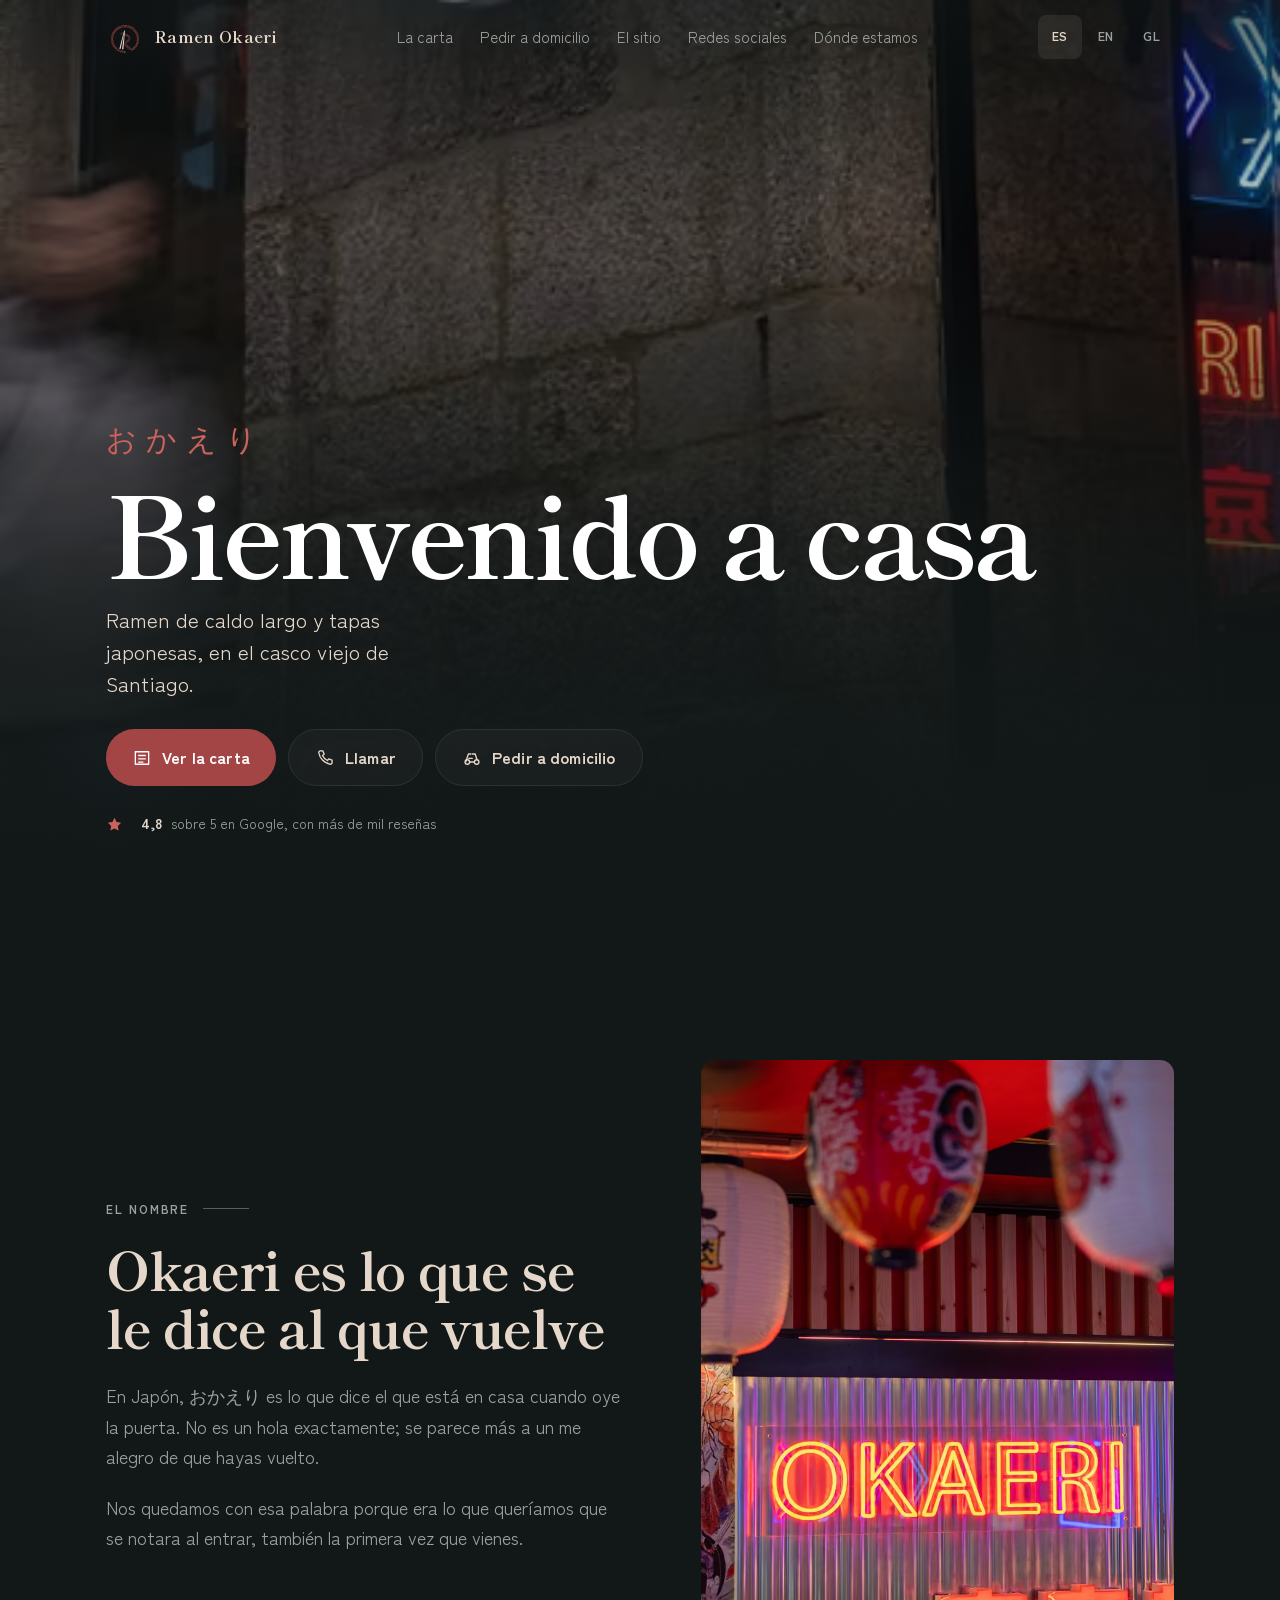
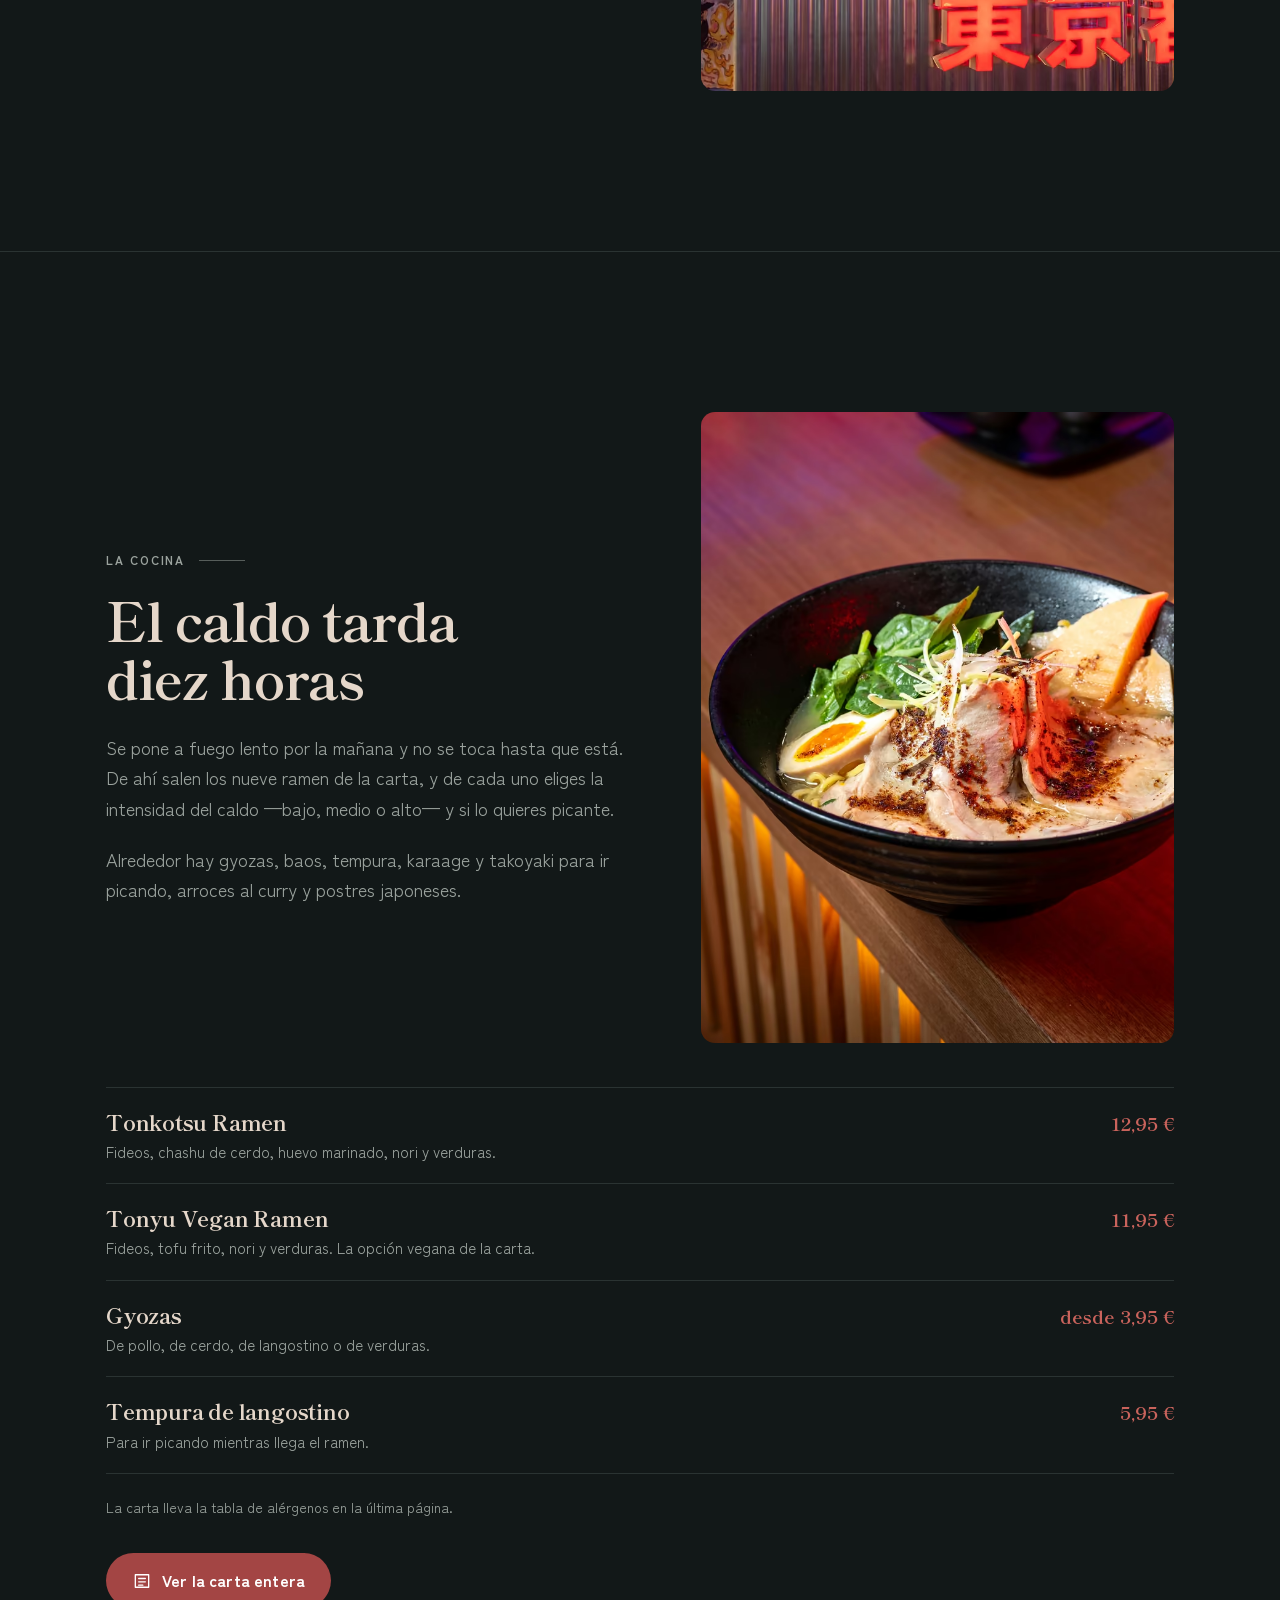
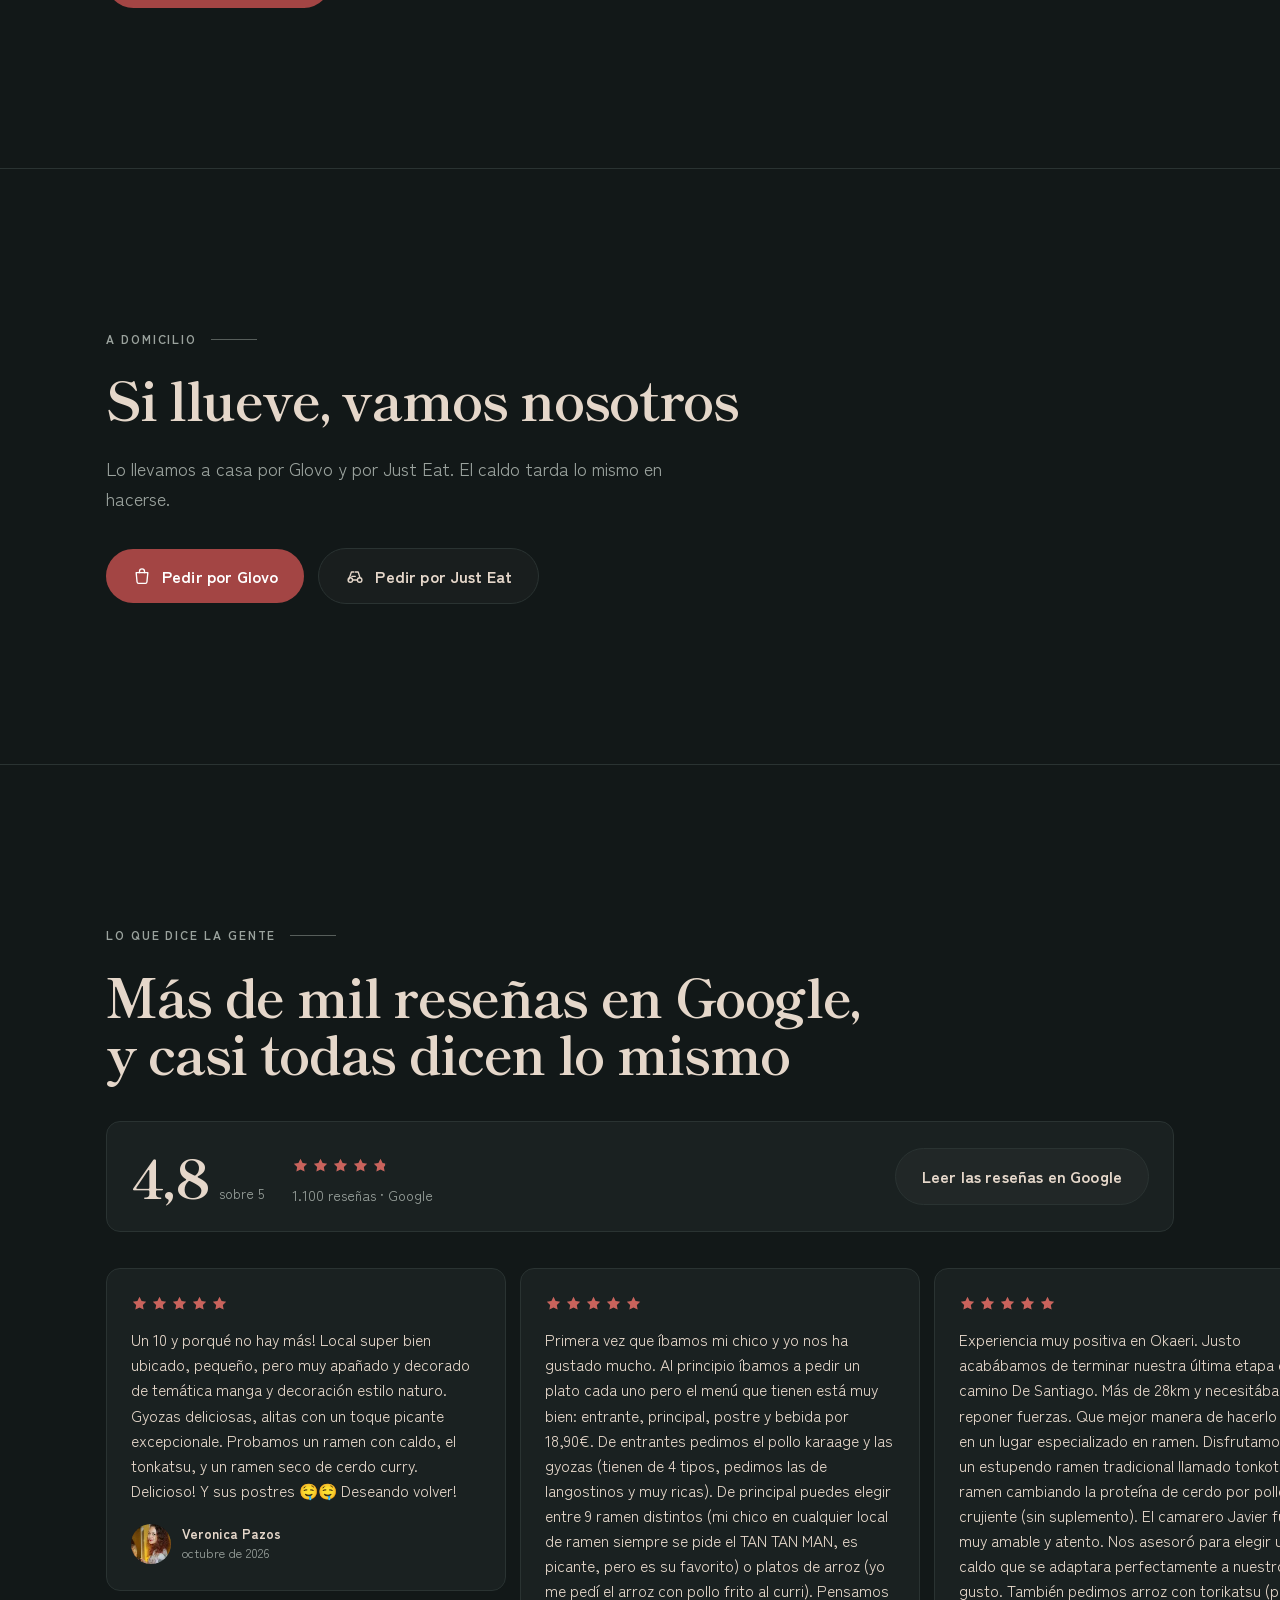
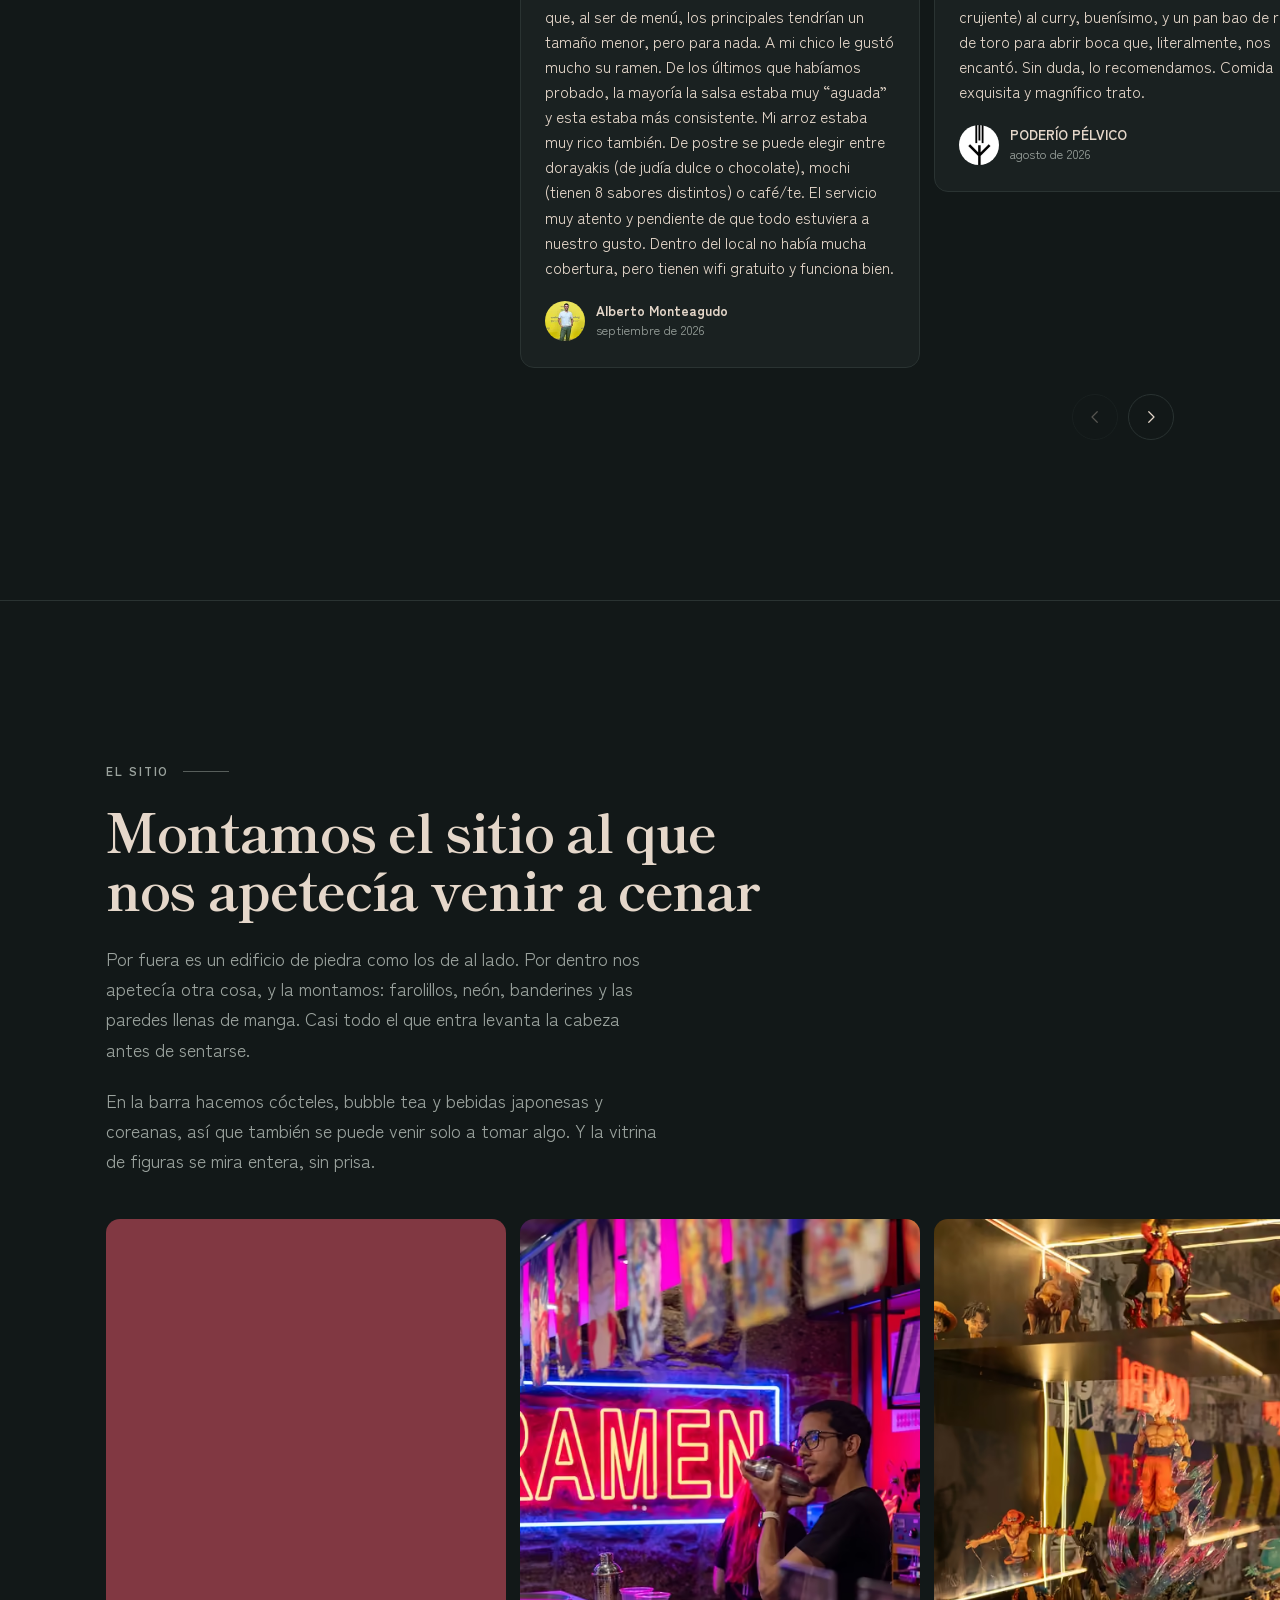
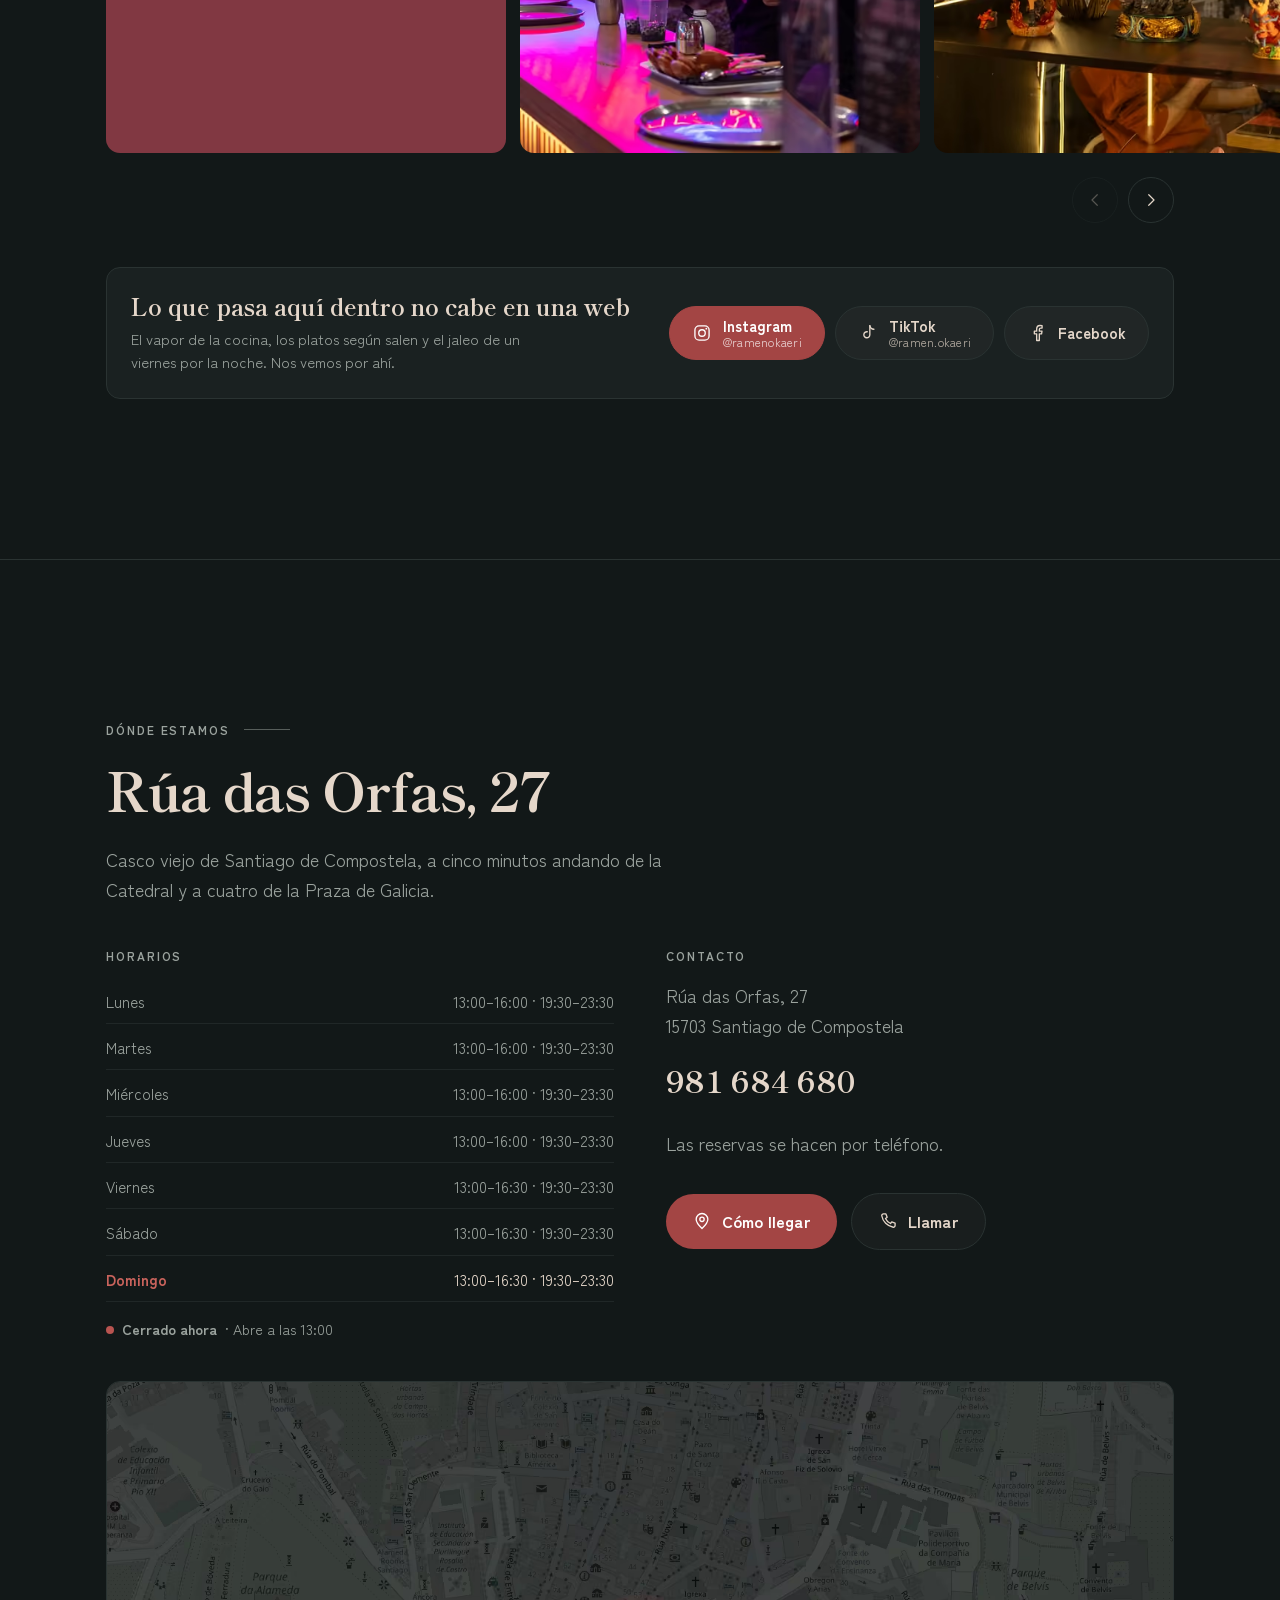
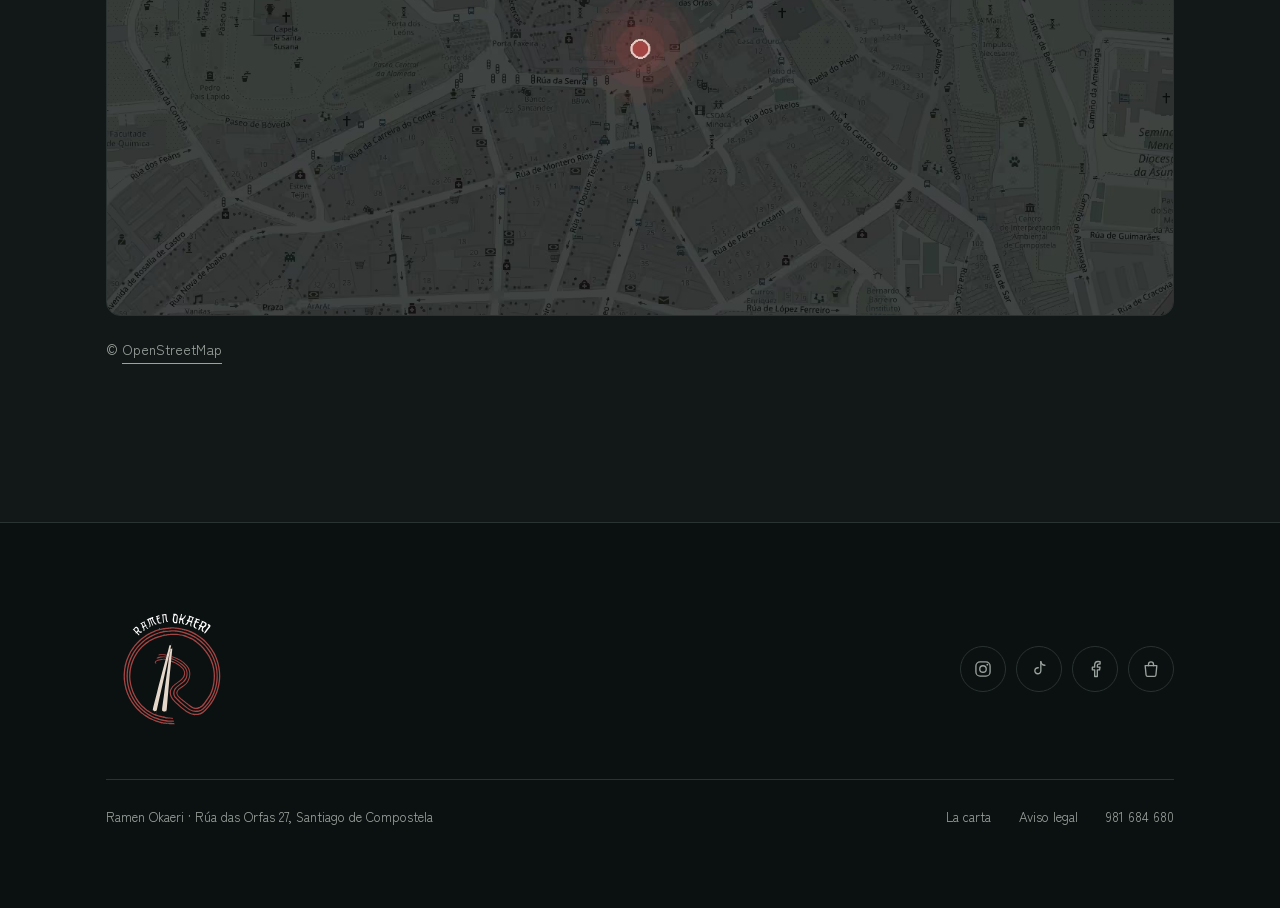
==== commit cb592369: "Reseñas al día: 4.8 sobre 5 con 1100 reseñas Traídas de la API de Places por .github/workflows/resen" ====
--- a/index.html
+++ b/index.html
@@ -32,7 +32,7 @@
 <link rel="preload" href="/assets/fonts/shippori-700-latin.woff2" as="font" type="font/woff2" crossorigin>
 <link rel="preload" href="/assets/fonts/zenkaku-400-latin.woff2" as="font" type="font/woff2" crossorigin>
 <link rel="stylesheet" href="/css/style.css?v=ed16cea8">
-<script type="application/ld+json">{"@context":"https://schema.org","@type":"Restaurant","@id":"https://ramenokaeri.com/#restaurante","name":"Ramen Okaeri","url":"https://ramenokaeri.com/","image":["https://ramenokaeri.com/assets/brand/og.jpg","https://ramenokaeri.com/assets/img/ramen-h-1440.jpg"],"logo":"https://ramenokaeri.com/assets/brand/icon-512.png","telephone":"+34981684680","priceRange":"€€","currenciesAccepted":"EUR","servesCuisine":["Japanese","Ramen"],"hasMenu":"https://ramenokaeri.com/menu/","acceptsReservations":"True","address":{"@type":"PostalAddress","streetAddress":"Rúa das Orfas, 27","postalCode":"15703","addressLocality":"Santiago de Compostela","addressRegion":"A Coruña","addressCountry":"ES"},"geo":{"@type":"GeoCoordinates","latitude":42.8771694,"longitude":-8.5441098},"openingHoursSpecification":[{"@type":"OpeningHoursSpecification","dayOfWeek":"Monday","opens":"13:00","closes":"16:00"},{"@type":"OpeningHoursSpecification","dayOfWeek":"Monday","opens":"19:30","closes":"23:30"},{"@type":"OpeningHoursSpecification","dayOfWeek":"Tuesday","opens":"13:00","closes":"16:00"},{"@type":"OpeningHoursSpecification","dayOfWeek":"Tuesday","opens":"19:30","closes":"23:30"},{"@type":"OpeningHoursSpecification","dayOfWeek":"Wednesday","opens":"13:00","closes":"16:00"},{"@type":"OpeningHoursSpecification","dayOfWeek":"Wednesday","opens":"19:30","closes":"23:30"},{"@type":"OpeningHoursSpecification","dayOfWeek":"Thursday","opens":"13:00","closes":"16:00"},{"@type":"OpeningHoursSpecification","dayOfWeek":"Thursday","opens":"19:30","closes":"23:30"},{"@type":"OpeningHoursSpecification","dayOfWeek":"Friday","opens":"13:00","closes":"16:30"},{"@type":"OpeningHoursSpecification","dayOfWeek":"Friday","opens":"19:30","closes":"23:30"},{"@type":"OpeningHoursSpecification","dayOfWeek":"Saturday","opens":"13:00","closes":"16:30"},{"@type":"OpeningHoursSpecification","dayOfWeek":"Saturday","opens":"19:30","closes":"23:30"},{"@type":"OpeningHoursSpecification","dayOfWeek":"Sunday","opens":"13:00","closes":"16:30"},{"@type":"OpeningHoursSpecification","dayOfWeek":"Sunday","opens":"19:30","closes":"23:30"}],"sameAs":["https://www.instagram.com/ramenokaeri/","https://www.tiktok.com/@ramen.okaeri","https://www.facebook.com/61561088498256/"],"aggregateRating":{"@type":"AggregateRating","ratingValue":4.8,"reviewCount":1099,"bestRating":5,"worstRating":1}}</script>
+<script type="application/ld+json">{"@context":"https://schema.org","@type":"Restaurant","@id":"https://ramenokaeri.com/#restaurante","name":"Ramen Okaeri","url":"https://ramenokaeri.com/","image":["https://ramenokaeri.com/assets/brand/og.jpg","https://ramenokaeri.com/assets/img/ramen-h-1440.jpg"],"logo":"https://ramenokaeri.com/assets/brand/icon-512.png","telephone":"+34981684680","priceRange":"€€","currenciesAccepted":"EUR","servesCuisine":["Japanese","Ramen"],"hasMenu":"https://ramenokaeri.com/menu/","acceptsReservations":"True","address":{"@type":"PostalAddress","streetAddress":"Rúa das Orfas, 27","postalCode":"15703","addressLocality":"Santiago de Compostela","addressRegion":"A Coruña","addressCountry":"ES"},"geo":{"@type":"GeoCoordinates","latitude":42.8771694,"longitude":-8.5441098},"openingHoursSpecification":[{"@type":"OpeningHoursSpecification","dayOfWeek":"Monday","opens":"13:00","closes":"16:00"},{"@type":"OpeningHoursSpecification","dayOfWeek":"Monday","opens":"19:30","closes":"23:30"},{"@type":"OpeningHoursSpecification","dayOfWeek":"Tuesday","opens":"13:00","closes":"16:00"},{"@type":"OpeningHoursSpecification","dayOfWeek":"Tuesday","opens":"19:30","closes":"23:30"},{"@type":"OpeningHoursSpecification","dayOfWeek":"Wednesday","opens":"13:00","closes":"16:00"},{"@type":"OpeningHoursSpecification","dayOfWeek":"Wednesday","opens":"19:30","closes":"23:30"},{"@type":"OpeningHoursSpecification","dayOfWeek":"Thursday","opens":"13:00","closes":"16:00"},{"@type":"OpeningHoursSpecification","dayOfWeek":"Thursday","opens":"19:30","closes":"23:30"},{"@type":"OpeningHoursSpecification","dayOfWeek":"Friday","opens":"13:00","closes":"16:30"},{"@type":"OpeningHoursSpecification","dayOfWeek":"Friday","opens":"19:30","closes":"23:30"},{"@type":"OpeningHoursSpecification","dayOfWeek":"Saturday","opens":"13:00","closes":"16:30"},{"@type":"OpeningHoursSpecification","dayOfWeek":"Saturday","opens":"19:30","closes":"23:30"},{"@type":"OpeningHoursSpecification","dayOfWeek":"Sunday","opens":"13:00","closes":"16:30"},{"@type":"OpeningHoursSpecification","dayOfWeek":"Sunday","opens":"19:30","closes":"23:30"}],"sameAs":["https://www.instagram.com/ramenokaeri/","https://www.tiktok.com/@ramen.okaeri","https://www.facebook.com/61561088498256/"],"aggregateRating":{"@type":"AggregateRating","ratingValue":4.8,"reviewCount":1100,"bestRating":5,"worstRating":1}}</script>
 </head>
 <body>
 <a class="saltar" href="#principal">Saltar al contenido</a>
@@ -192,7 +192,7 @@
      <span class="estr-fondo" aria-hidden="true"><svg width="17" height="17" viewBox="0 0 24 24" fill="currentColor" aria-hidden="true"><path d="M12 2.6l2.9 5.9 6.5.95-4.7 4.6 1.1 6.5-5.8-3.05-5.8 3.05 1.1-6.5-4.7-4.6 6.5-.95z"/></svg><svg width="17" height="17" viewBox="0 0 24 24" fill="currentColor" aria-hidden="true"><path d="M12 2.6l2.9 5.9 6.5.95-4.7 4.6 1.1 6.5-5.8-3.05-5.8 3.05 1.1-6.5-4.7-4.6 6.5-.95z"/></svg><svg width="17" height="17" viewBox="0 0 24 24" fill="currentColor" aria-hidden="true"><path d="M12 2.6l2.9 5.9 6.5.95-4.7 4.6 1.1 6.5-5.8-3.05-5.8 3.05 1.1-6.5-4.7-4.6 6.5-.95z"/></svg><svg width="17" height="17" viewBox="0 0 24 24" fill="currentColor" aria-hidden="true"><path d="M12 2.6l2.9 5.9 6.5.95-4.7 4.6 1.1 6.5-5.8-3.05-5.8 3.05 1.1-6.5-4.7-4.6 6.5-.95z"/></svg><svg width="17" height="17" viewBox="0 0 24 24" fill="currentColor" aria-hidden="true"><path d="M12 2.6l2.9 5.9 6.5.95-4.7 4.6 1.1 6.5-5.8-3.05-5.8 3.05 1.1-6.5-4.7-4.6 6.5-.95z"/></svg></span>
      <span class="estr-lleno" aria-hidden="true" style="width:96%"><svg width="17" height="17" viewBox="0 0 24 24" fill="currentColor" aria-hidden="true"><path d="M12 2.6l2.9 5.9 6.5.95-4.7 4.6 1.1 6.5-5.8-3.05-5.8 3.05 1.1-6.5-4.7-4.6 6.5-.95z"/></svg><svg width="17" height="17" viewBox="0 0 24 24" fill="currentColor" aria-hidden="true"><path d="M12 2.6l2.9 5.9 6.5.95-4.7 4.6 1.1 6.5-5.8-3.05-5.8 3.05 1.1-6.5-4.7-4.6 6.5-.95z"/></svg><svg width="17" height="17" viewBox="0 0 24 24" fill="currentColor" aria-hidden="true"><path d="M12 2.6l2.9 5.9 6.5.95-4.7 4.6 1.1 6.5-5.8-3.05-5.8 3.05 1.1-6.5-4.7-4.6 6.5-.95z"/></svg><svg width="17" height="17" viewBox="0 0 24 24" fill="currentColor" aria-hidden="true"><path d="M12 2.6l2.9 5.9 6.5.95-4.7 4.6 1.1 6.5-5.8-3.05-5.8 3.05 1.1-6.5-4.7-4.6 6.5-.95z"/></svg><svg width="17" height="17" viewBox="0 0 24 24" fill="currentColor" aria-hidden="true"><path d="M12 2.6l2.9 5.9 6.5.95-4.7 4.6 1.1 6.5-5.8-3.05-5.8 3.05 1.1-6.5-4.7-4.6 6.5-.95z"/></svg></span>
     </span>
-     <p>1.099 reseñas · Google</p>
+     <p>1.100 reseñas · Google</p>
     </div>
     <a class="btn btn-s" href="https://maps.google.com/?cid=18320615065955389420" target="_blank" rel="noopener">Leer las reseñas en Google</a>
    </div>
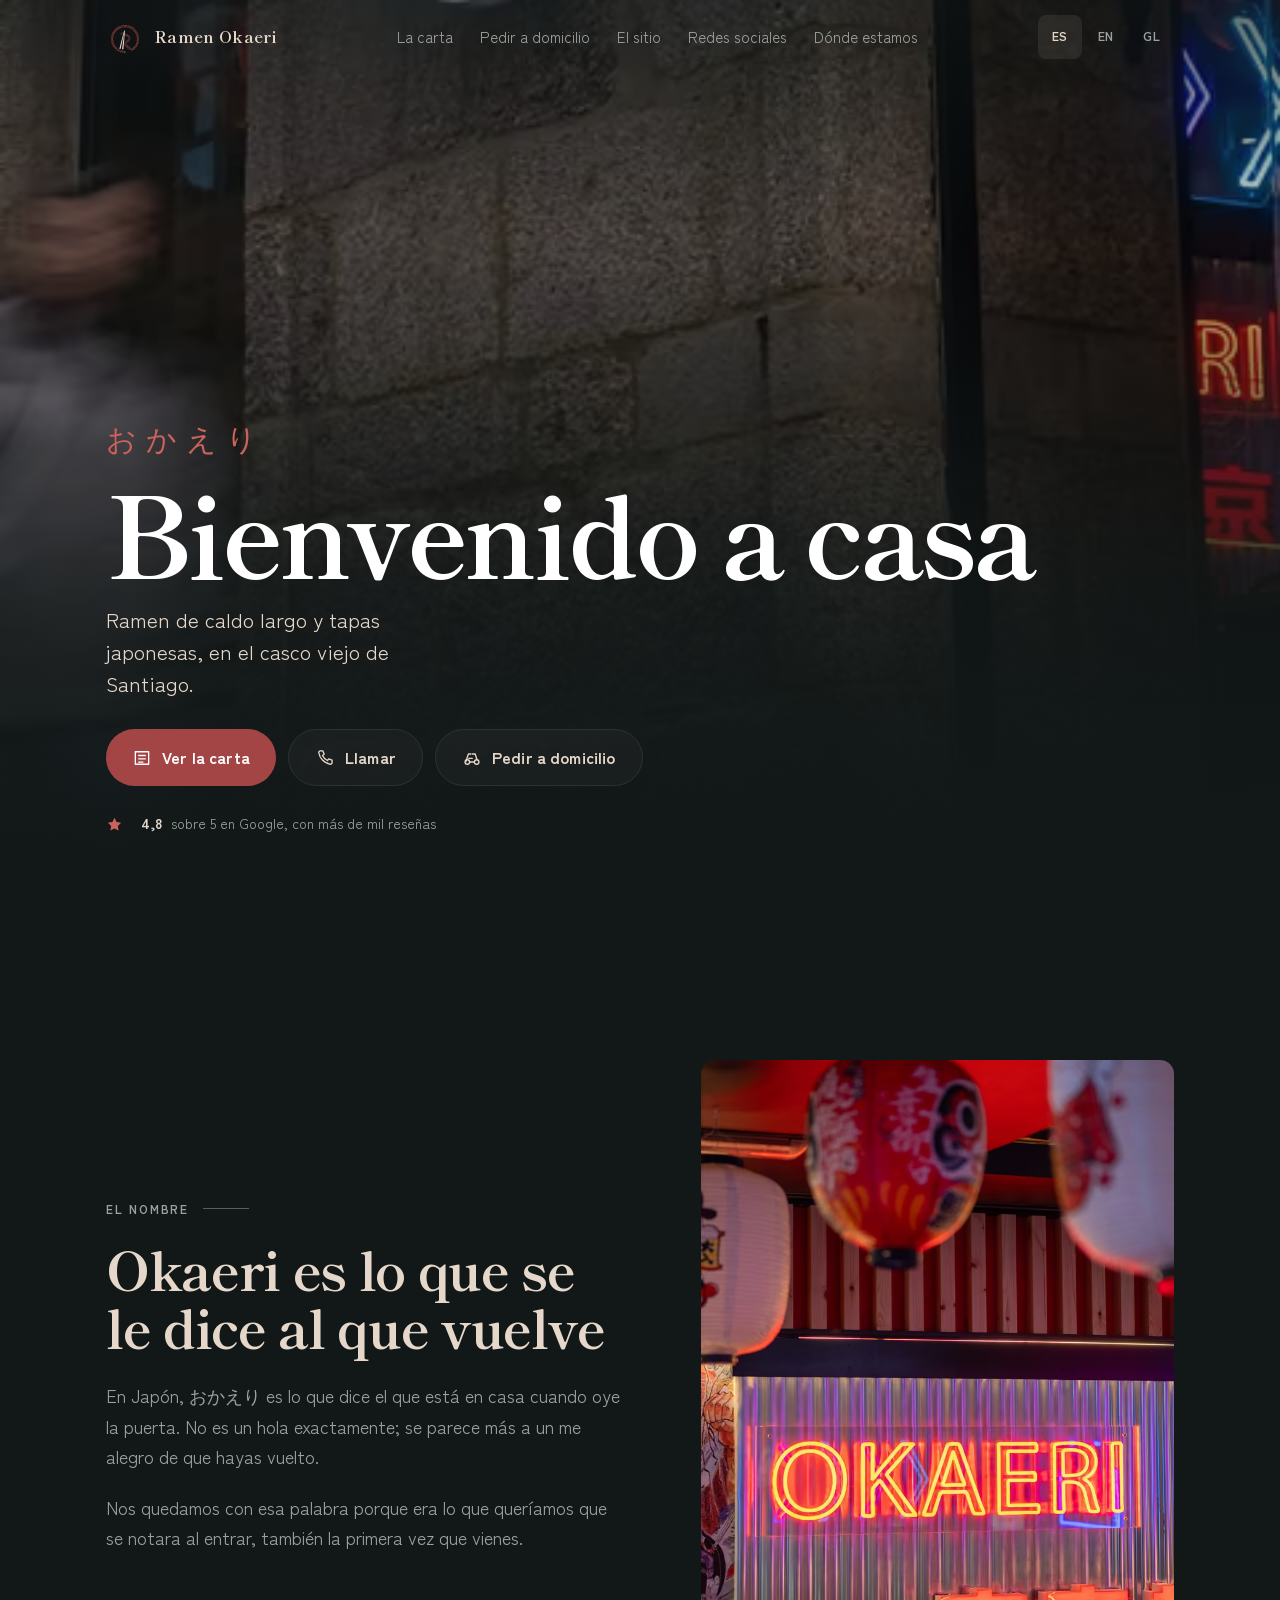
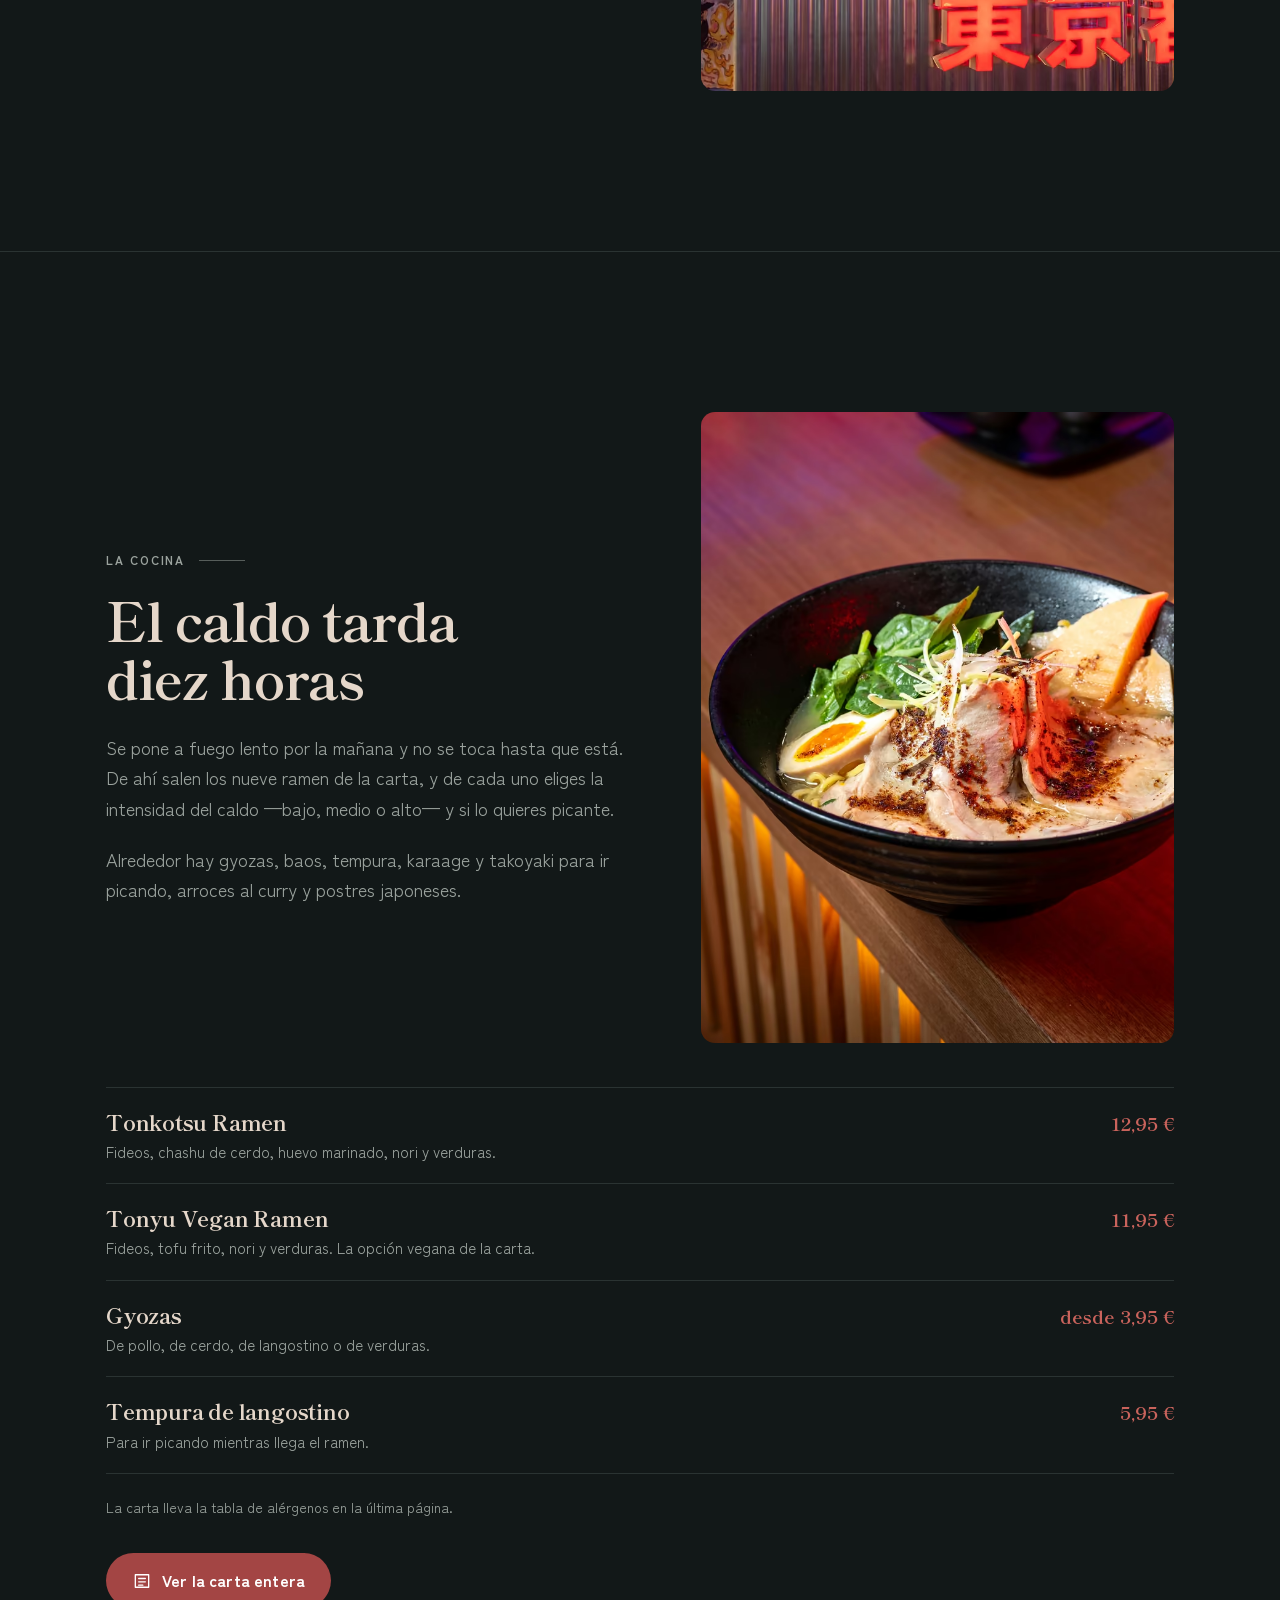
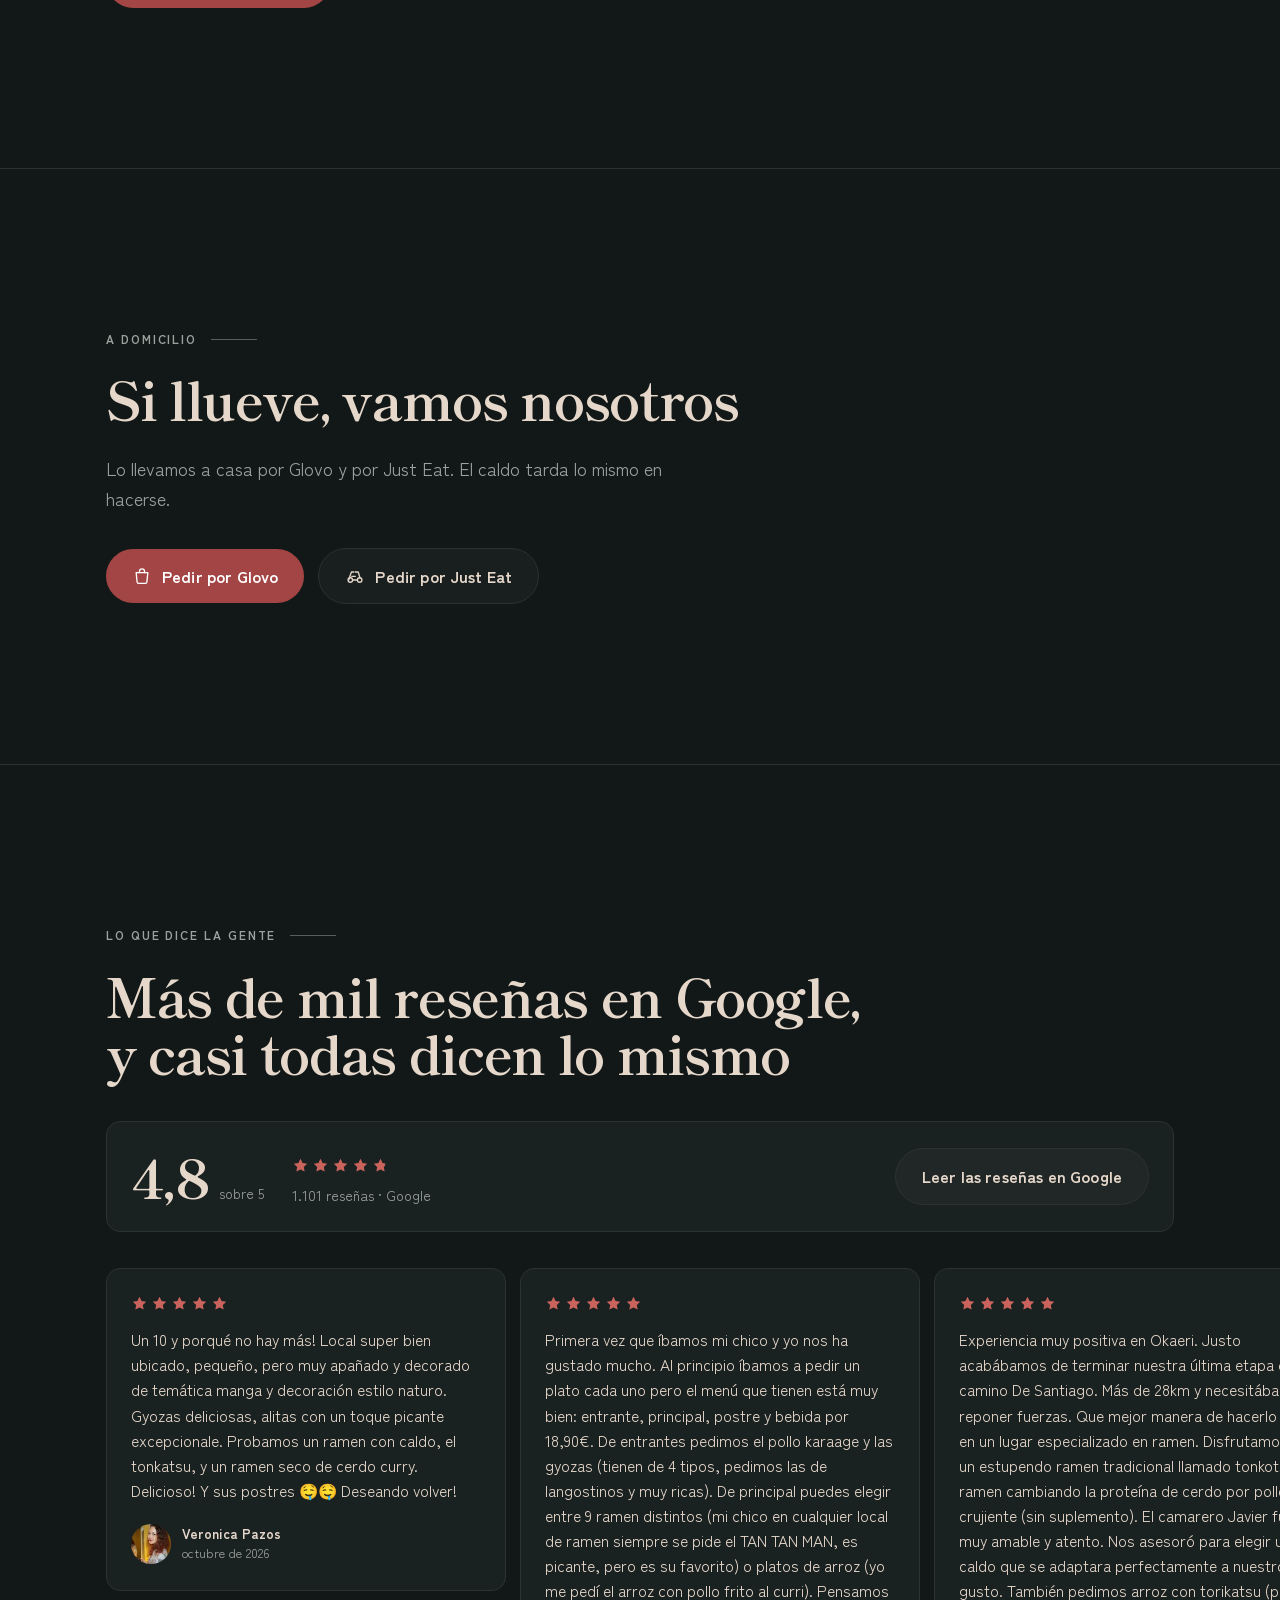
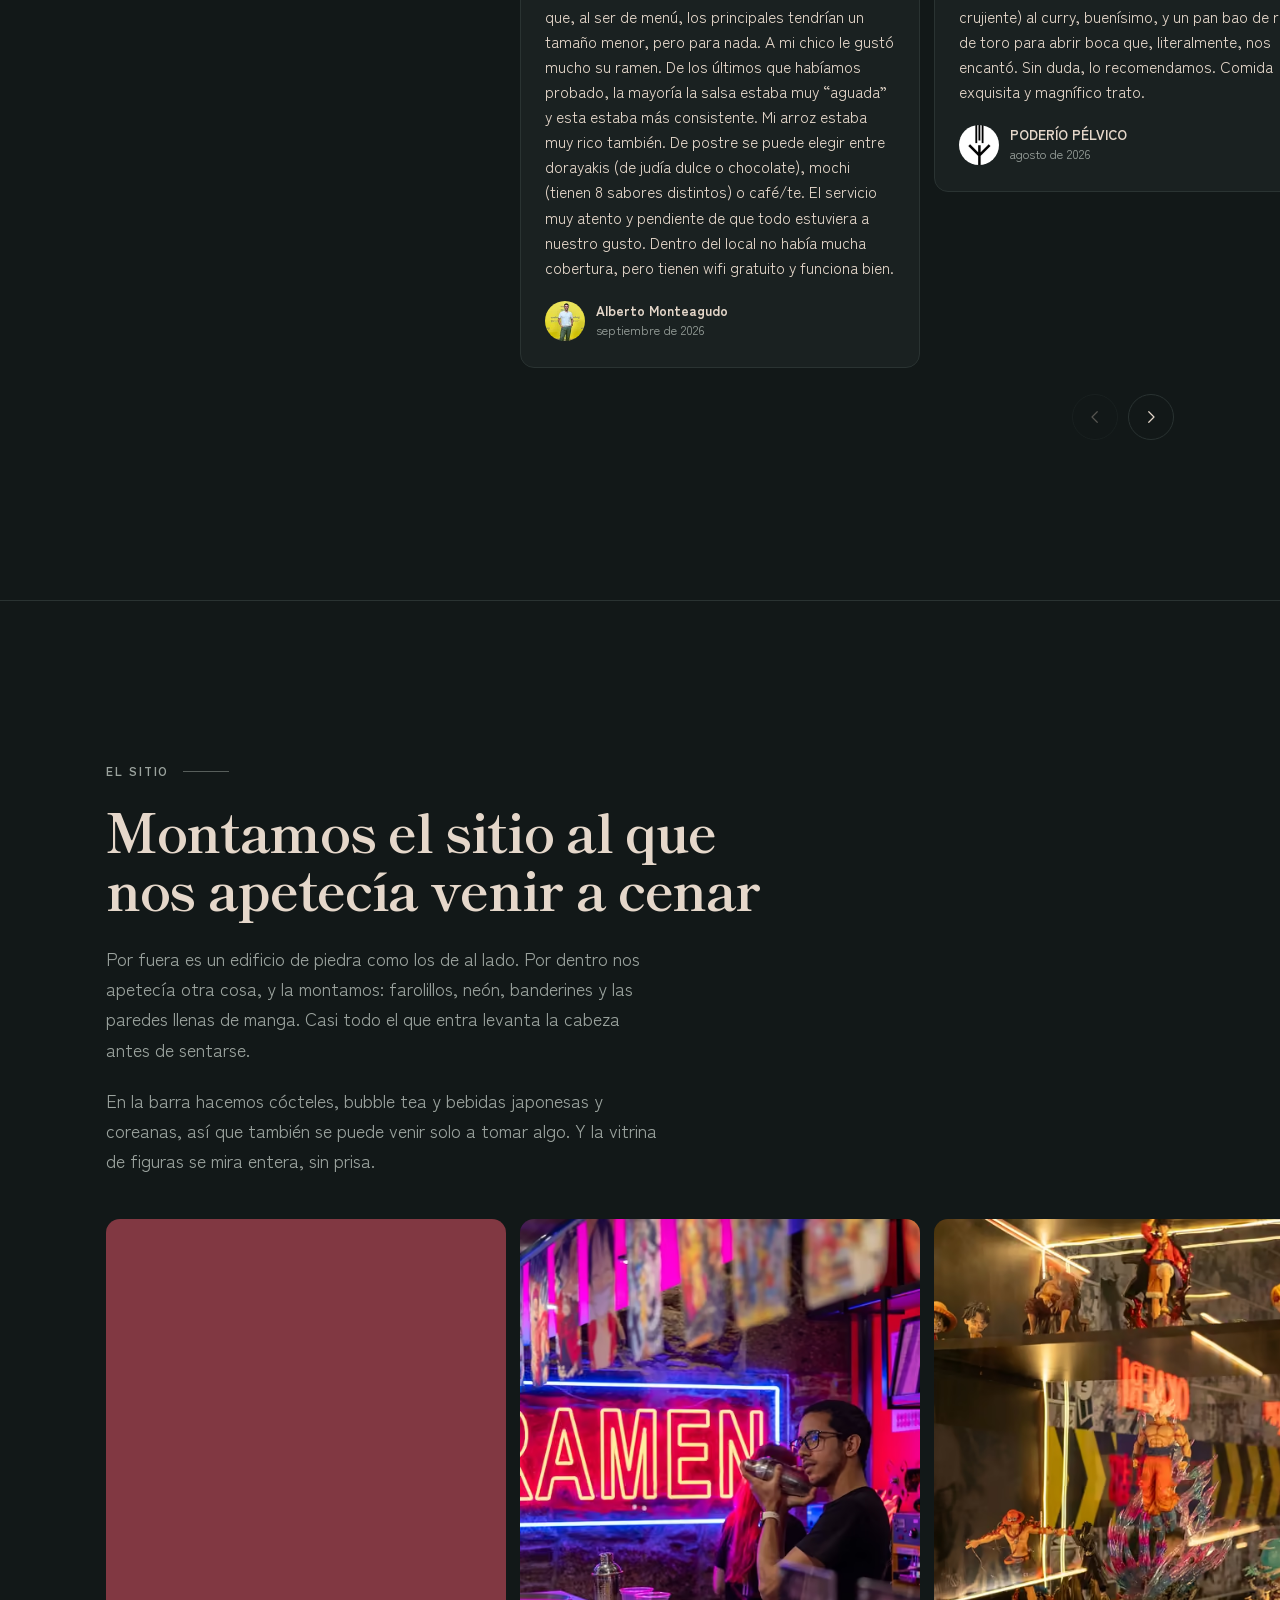
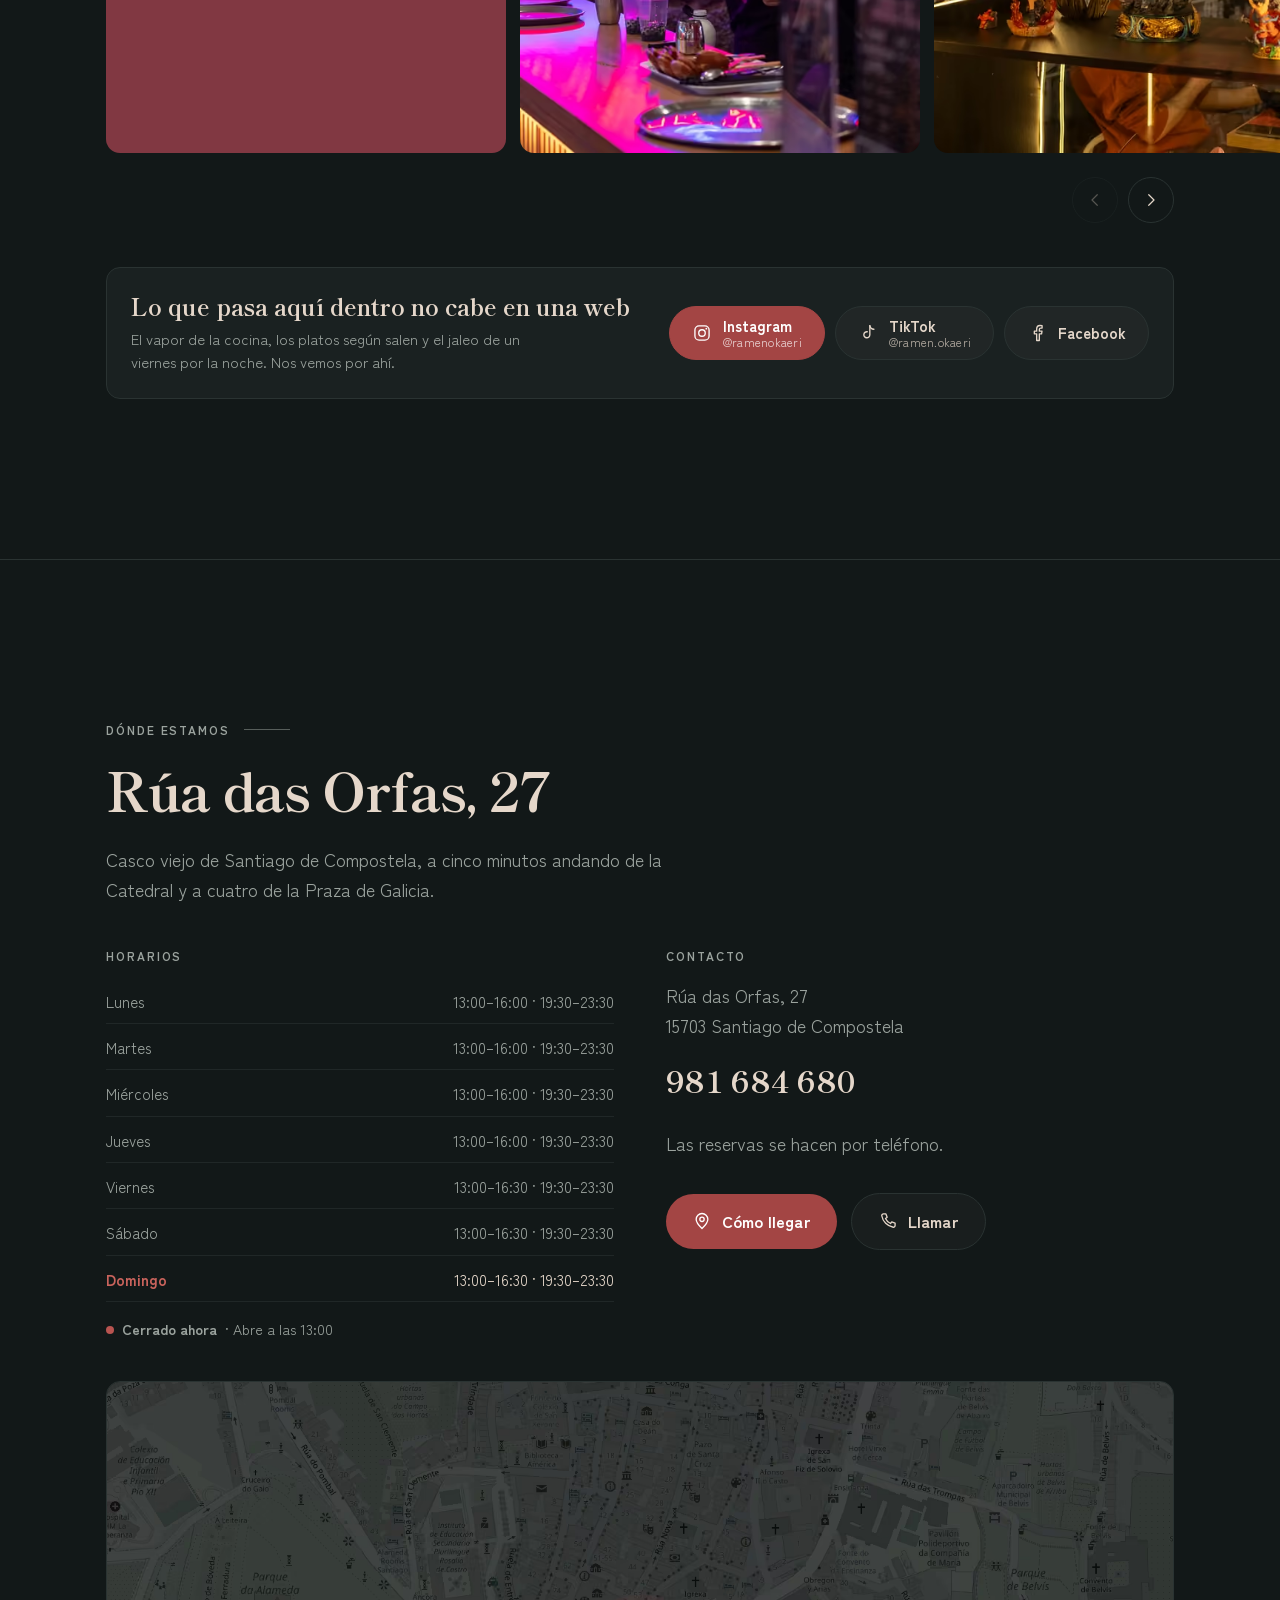
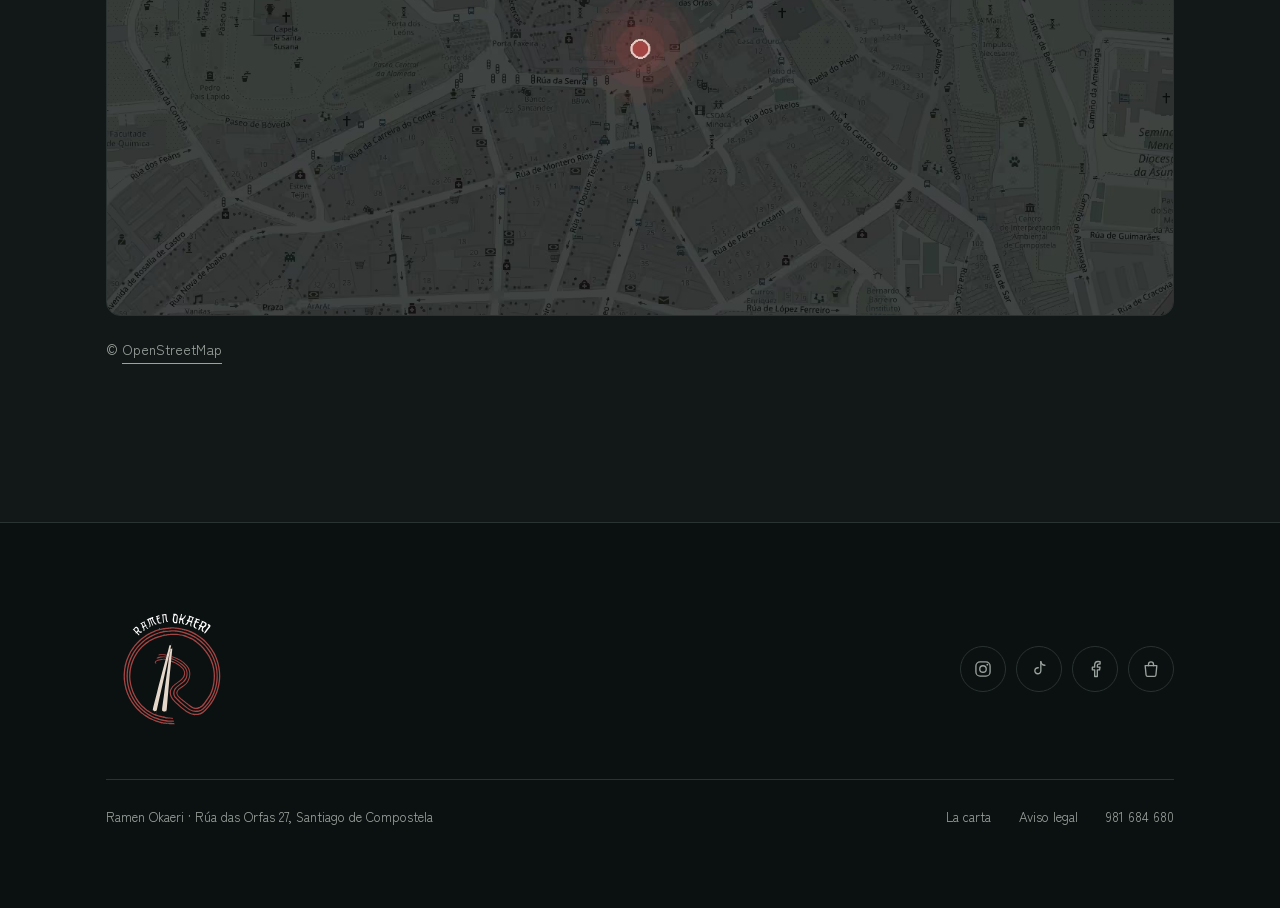
==== commit 5c7100dc: "Reseñas al día: 4.8 sobre 5 con 1101 reseñas Traídas de la API de Places por .github/workflows/resen" ====
--- a/index.html
+++ b/index.html
@@ -32,7 +32,7 @@
 <link rel="preload" href="/assets/fonts/shippori-700-latin.woff2" as="font" type="font/woff2" crossorigin>
 <link rel="preload" href="/assets/fonts/zenkaku-400-latin.woff2" as="font" type="font/woff2" crossorigin>
 <link rel="stylesheet" href="/css/style.css?v=ed16cea8">
-<script type="application/ld+json">{"@context":"https://schema.org","@type":"Restaurant","@id":"https://ramenokaeri.com/#restaurante","name":"Ramen Okaeri","url":"https://ramenokaeri.com/","image":["https://ramenokaeri.com/assets/brand/og.jpg","https://ramenokaeri.com/assets/img/ramen-h-1440.jpg"],"logo":"https://ramenokaeri.com/assets/brand/icon-512.png","telephone":"+34981684680","priceRange":"€€","currenciesAccepted":"EUR","servesCuisine":["Japanese","Ramen"],"hasMenu":"https://ramenokaeri.com/menu/","acceptsReservations":"True","address":{"@type":"PostalAddress","streetAddress":"Rúa das Orfas, 27","postalCode":"15703","addressLocality":"Santiago de Compostela","addressRegion":"A Coruña","addressCountry":"ES"},"geo":{"@type":"GeoCoordinates","latitude":42.8771694,"longitude":-8.5441098},"openingHoursSpecification":[{"@type":"OpeningHoursSpecification","dayOfWeek":"Monday","opens":"13:00","closes":"16:00"},{"@type":"OpeningHoursSpecification","dayOfWeek":"Monday","opens":"19:30","closes":"23:30"},{"@type":"OpeningHoursSpecification","dayOfWeek":"Tuesday","opens":"13:00","closes":"16:00"},{"@type":"OpeningHoursSpecification","dayOfWeek":"Tuesday","opens":"19:30","closes":"23:30"},{"@type":"OpeningHoursSpecification","dayOfWeek":"Wednesday","opens":"13:00","closes":"16:00"},{"@type":"OpeningHoursSpecification","dayOfWeek":"Wednesday","opens":"19:30","closes":"23:30"},{"@type":"OpeningHoursSpecification","dayOfWeek":"Thursday","opens":"13:00","closes":"16:00"},{"@type":"OpeningHoursSpecification","dayOfWeek":"Thursday","opens":"19:30","closes":"23:30"},{"@type":"OpeningHoursSpecification","dayOfWeek":"Friday","opens":"13:00","closes":"16:30"},{"@type":"OpeningHoursSpecification","dayOfWeek":"Friday","opens":"19:30","closes":"23:30"},{"@type":"OpeningHoursSpecification","dayOfWeek":"Saturday","opens":"13:00","closes":"16:30"},{"@type":"OpeningHoursSpecification","dayOfWeek":"Saturday","opens":"19:30","closes":"23:30"},{"@type":"OpeningHoursSpecification","dayOfWeek":"Sunday","opens":"13:00","closes":"16:30"},{"@type":"OpeningHoursSpecification","dayOfWeek":"Sunday","opens":"19:30","closes":"23:30"}],"sameAs":["https://www.instagram.com/ramenokaeri/","https://www.tiktok.com/@ramen.okaeri","https://www.facebook.com/61561088498256/"],"aggregateRating":{"@type":"AggregateRating","ratingValue":4.8,"reviewCount":1100,"bestRating":5,"worstRating":1}}</script>
+<script type="application/ld+json">{"@context":"https://schema.org","@type":"Restaurant","@id":"https://ramenokaeri.com/#restaurante","name":"Ramen Okaeri","url":"https://ramenokaeri.com/","image":["https://ramenokaeri.com/assets/brand/og.jpg","https://ramenokaeri.com/assets/img/ramen-h-1440.jpg"],"logo":"https://ramenokaeri.com/assets/brand/icon-512.png","telephone":"+34981684680","priceRange":"€€","currenciesAccepted":"EUR","servesCuisine":["Japanese","Ramen"],"hasMenu":"https://ramenokaeri.com/menu/","acceptsReservations":"True","address":{"@type":"PostalAddress","streetAddress":"Rúa das Orfas, 27","postalCode":"15703","addressLocality":"Santiago de Compostela","addressRegion":"A Coruña","addressCountry":"ES"},"geo":{"@type":"GeoCoordinates","latitude":42.8771694,"longitude":-8.5441098},"openingHoursSpecification":[{"@type":"OpeningHoursSpecification","dayOfWeek":"Monday","opens":"13:00","closes":"16:00"},{"@type":"OpeningHoursSpecification","dayOfWeek":"Monday","opens":"19:30","closes":"23:30"},{"@type":"OpeningHoursSpecification","dayOfWeek":"Tuesday","opens":"13:00","closes":"16:00"},{"@type":"OpeningHoursSpecification","dayOfWeek":"Tuesday","opens":"19:30","closes":"23:30"},{"@type":"OpeningHoursSpecification","dayOfWeek":"Wednesday","opens":"13:00","closes":"16:00"},{"@type":"OpeningHoursSpecification","dayOfWeek":"Wednesday","opens":"19:30","closes":"23:30"},{"@type":"OpeningHoursSpecification","dayOfWeek":"Thursday","opens":"13:00","closes":"16:00"},{"@type":"OpeningHoursSpecification","dayOfWeek":"Thursday","opens":"19:30","closes":"23:30"},{"@type":"OpeningHoursSpecification","dayOfWeek":"Friday","opens":"13:00","closes":"16:30"},{"@type":"OpeningHoursSpecification","dayOfWeek":"Friday","opens":"19:30","closes":"23:30"},{"@type":"OpeningHoursSpecification","dayOfWeek":"Saturday","opens":"13:00","closes":"16:30"},{"@type":"OpeningHoursSpecification","dayOfWeek":"Saturday","opens":"19:30","closes":"23:30"},{"@type":"OpeningHoursSpecification","dayOfWeek":"Sunday","opens":"13:00","closes":"16:30"},{"@type":"OpeningHoursSpecification","dayOfWeek":"Sunday","opens":"19:30","closes":"23:30"}],"sameAs":["https://www.instagram.com/ramenokaeri/","https://www.tiktok.com/@ramen.okaeri","https://www.facebook.com/61561088498256/"],"aggregateRating":{"@type":"AggregateRating","ratingValue":4.8,"reviewCount":1101,"bestRating":5,"worstRating":1}}</script>
 </head>
 <body>
 <a class="saltar" href="#principal">Saltar al contenido</a>
@@ -192,7 +192,7 @@
      <span class="estr-fondo" aria-hidden="true"><svg width="17" height="17" viewBox="0 0 24 24" fill="currentColor" aria-hidden="true"><path d="M12 2.6l2.9 5.9 6.5.95-4.7 4.6 1.1 6.5-5.8-3.05-5.8 3.05 1.1-6.5-4.7-4.6 6.5-.95z"/></svg><svg width="17" height="17" viewBox="0 0 24 24" fill="currentColor" aria-hidden="true"><path d="M12 2.6l2.9 5.9 6.5.95-4.7 4.6 1.1 6.5-5.8-3.05-5.8 3.05 1.1-6.5-4.7-4.6 6.5-.95z"/></svg><svg width="17" height="17" viewBox="0 0 24 24" fill="currentColor" aria-hidden="true"><path d="M12 2.6l2.9 5.9 6.5.95-4.7 4.6 1.1 6.5-5.8-3.05-5.8 3.05 1.1-6.5-4.7-4.6 6.5-.95z"/></svg><svg width="17" height="17" viewBox="0 0 24 24" fill="currentColor" aria-hidden="true"><path d="M12 2.6l2.9 5.9 6.5.95-4.7 4.6 1.1 6.5-5.8-3.05-5.8 3.05 1.1-6.5-4.7-4.6 6.5-.95z"/></svg><svg width="17" height="17" viewBox="0 0 24 24" fill="currentColor" aria-hidden="true"><path d="M12 2.6l2.9 5.9 6.5.95-4.7 4.6 1.1 6.5-5.8-3.05-5.8 3.05 1.1-6.5-4.7-4.6 6.5-.95z"/></svg></span>
      <span class="estr-lleno" aria-hidden="true" style="width:96%"><svg width="17" height="17" viewBox="0 0 24 24" fill="currentColor" aria-hidden="true"><path d="M12 2.6l2.9 5.9 6.5.95-4.7 4.6 1.1 6.5-5.8-3.05-5.8 3.05 1.1-6.5-4.7-4.6 6.5-.95z"/></svg><svg width="17" height="17" viewBox="0 0 24 24" fill="currentColor" aria-hidden="true"><path d="M12 2.6l2.9 5.9 6.5.95-4.7 4.6 1.1 6.5-5.8-3.05-5.8 3.05 1.1-6.5-4.7-4.6 6.5-.95z"/></svg><svg width="17" height="17" viewBox="0 0 24 24" fill="currentColor" aria-hidden="true"><path d="M12 2.6l2.9 5.9 6.5.95-4.7 4.6 1.1 6.5-5.8-3.05-5.8 3.05 1.1-6.5-4.7-4.6 6.5-.95z"/></svg><svg width="17" height="17" viewBox="0 0 24 24" fill="currentColor" aria-hidden="true"><path d="M12 2.6l2.9 5.9 6.5.95-4.7 4.6 1.1 6.5-5.8-3.05-5.8 3.05 1.1-6.5-4.7-4.6 6.5-.95z"/></svg><svg width="17" height="17" viewBox="0 0 24 24" fill="currentColor" aria-hidden="true"><path d="M12 2.6l2.9 5.9 6.5.95-4.7 4.6 1.1 6.5-5.8-3.05-5.8 3.05 1.1-6.5-4.7-4.6 6.5-.95z"/></svg></span>
     </span>
-     <p>1.100 reseñas · Google</p>
+     <p>1.101 reseñas · Google</p>
     </div>
     <a class="btn btn-s" href="https://maps.google.com/?cid=18320615065955389420" target="_blank" rel="noopener">Leer las reseñas en Google</a>
    </div>
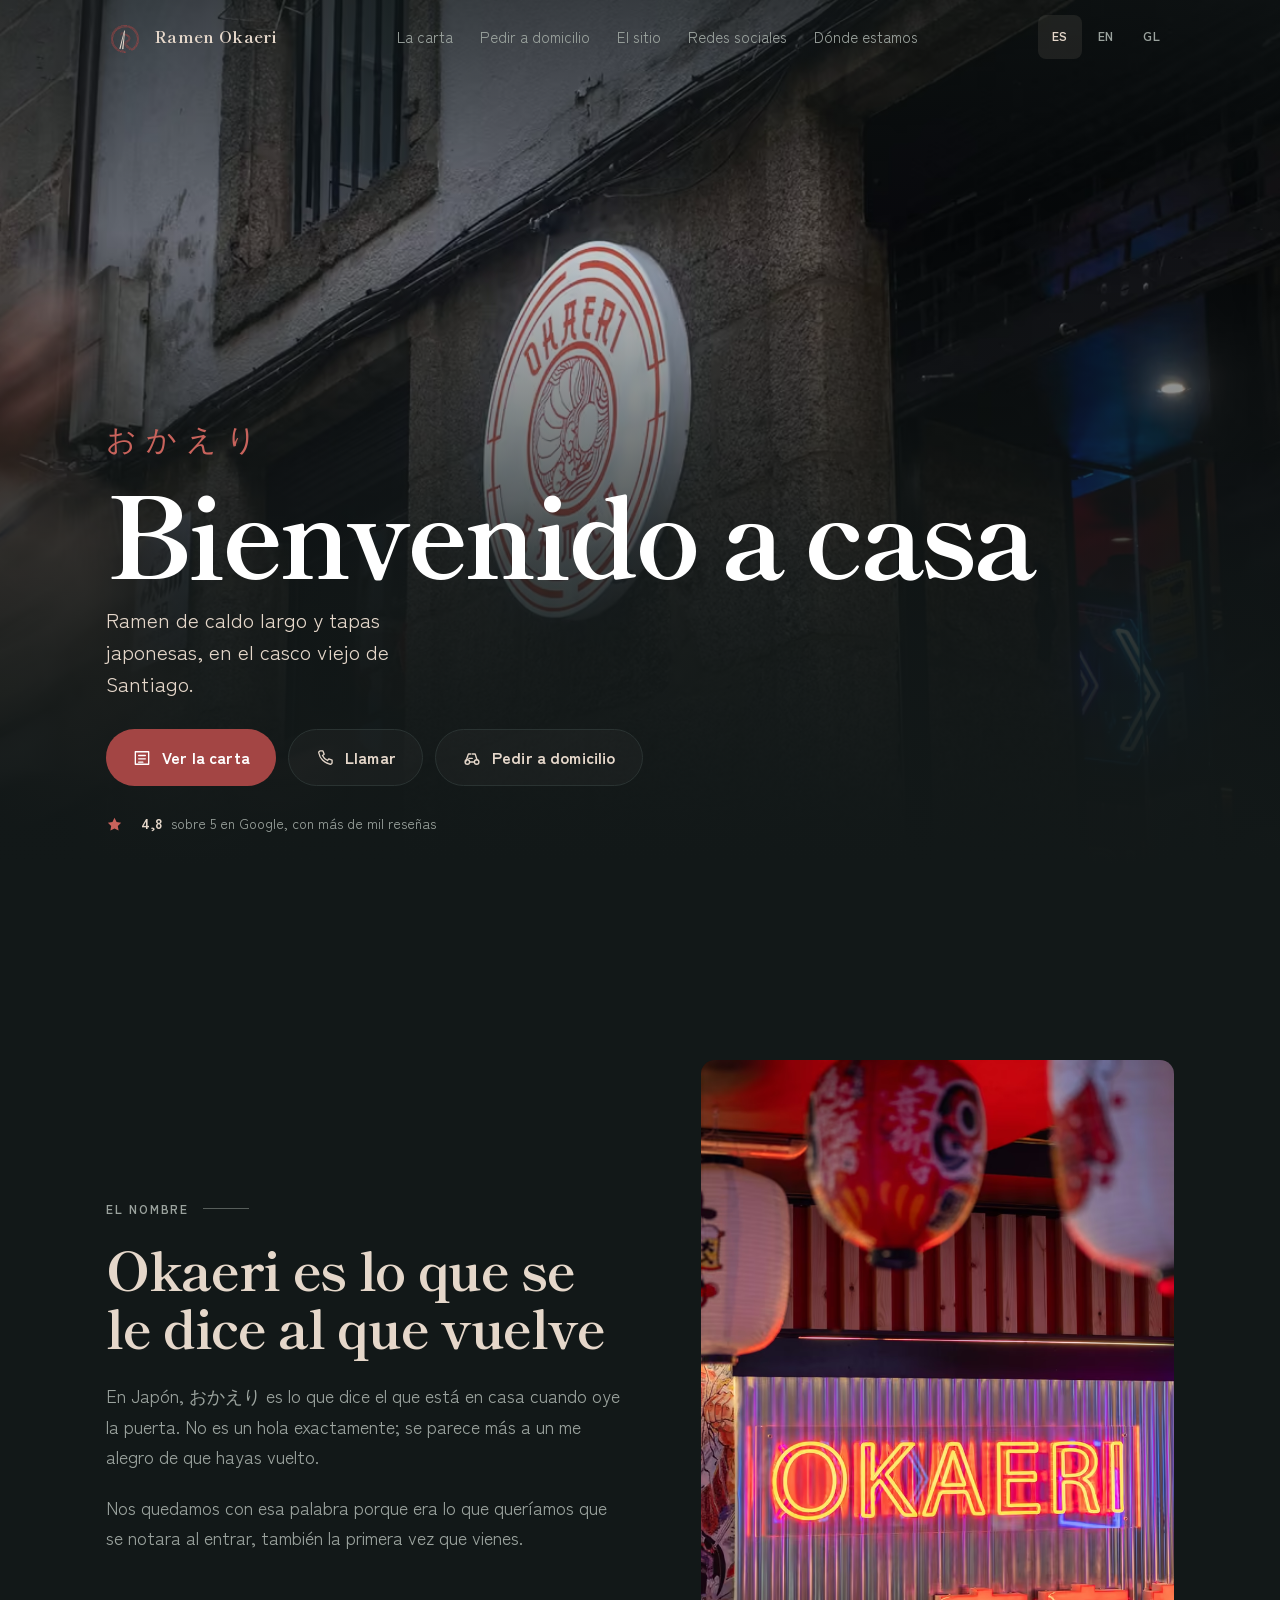
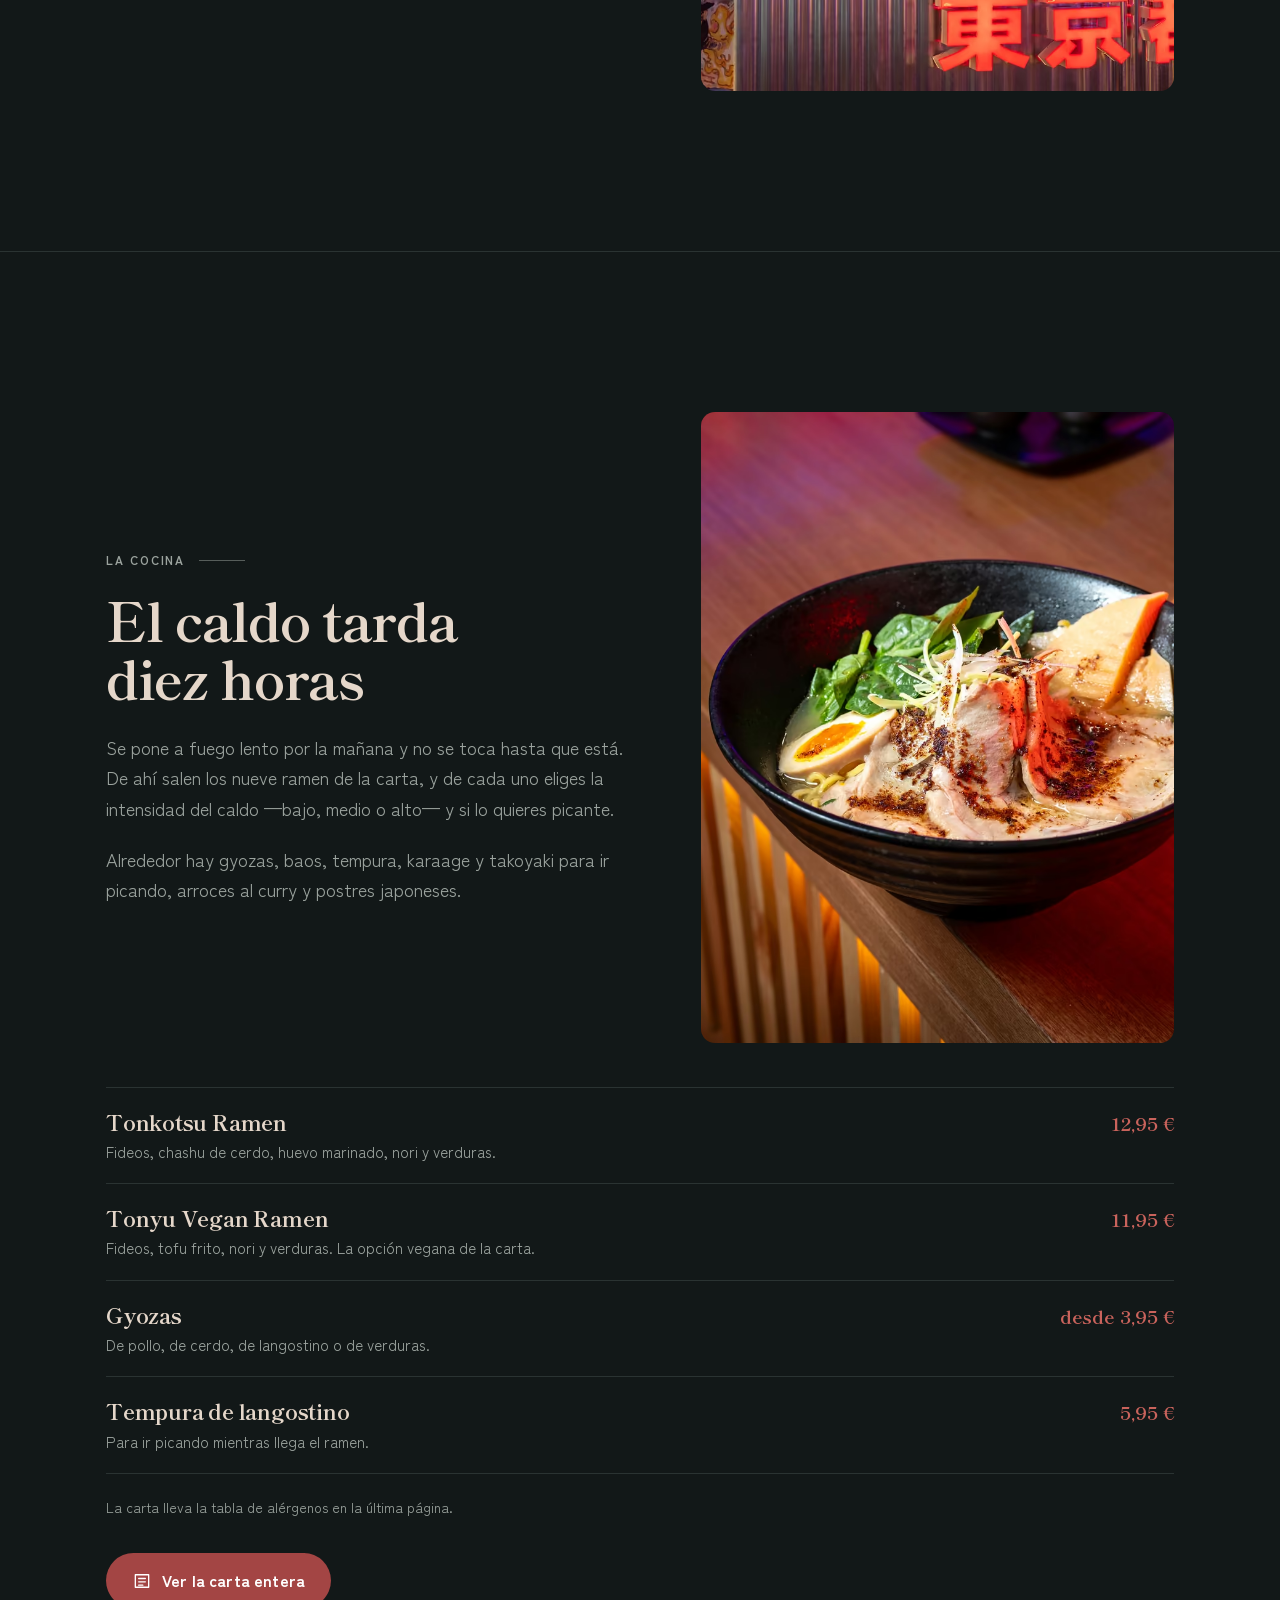
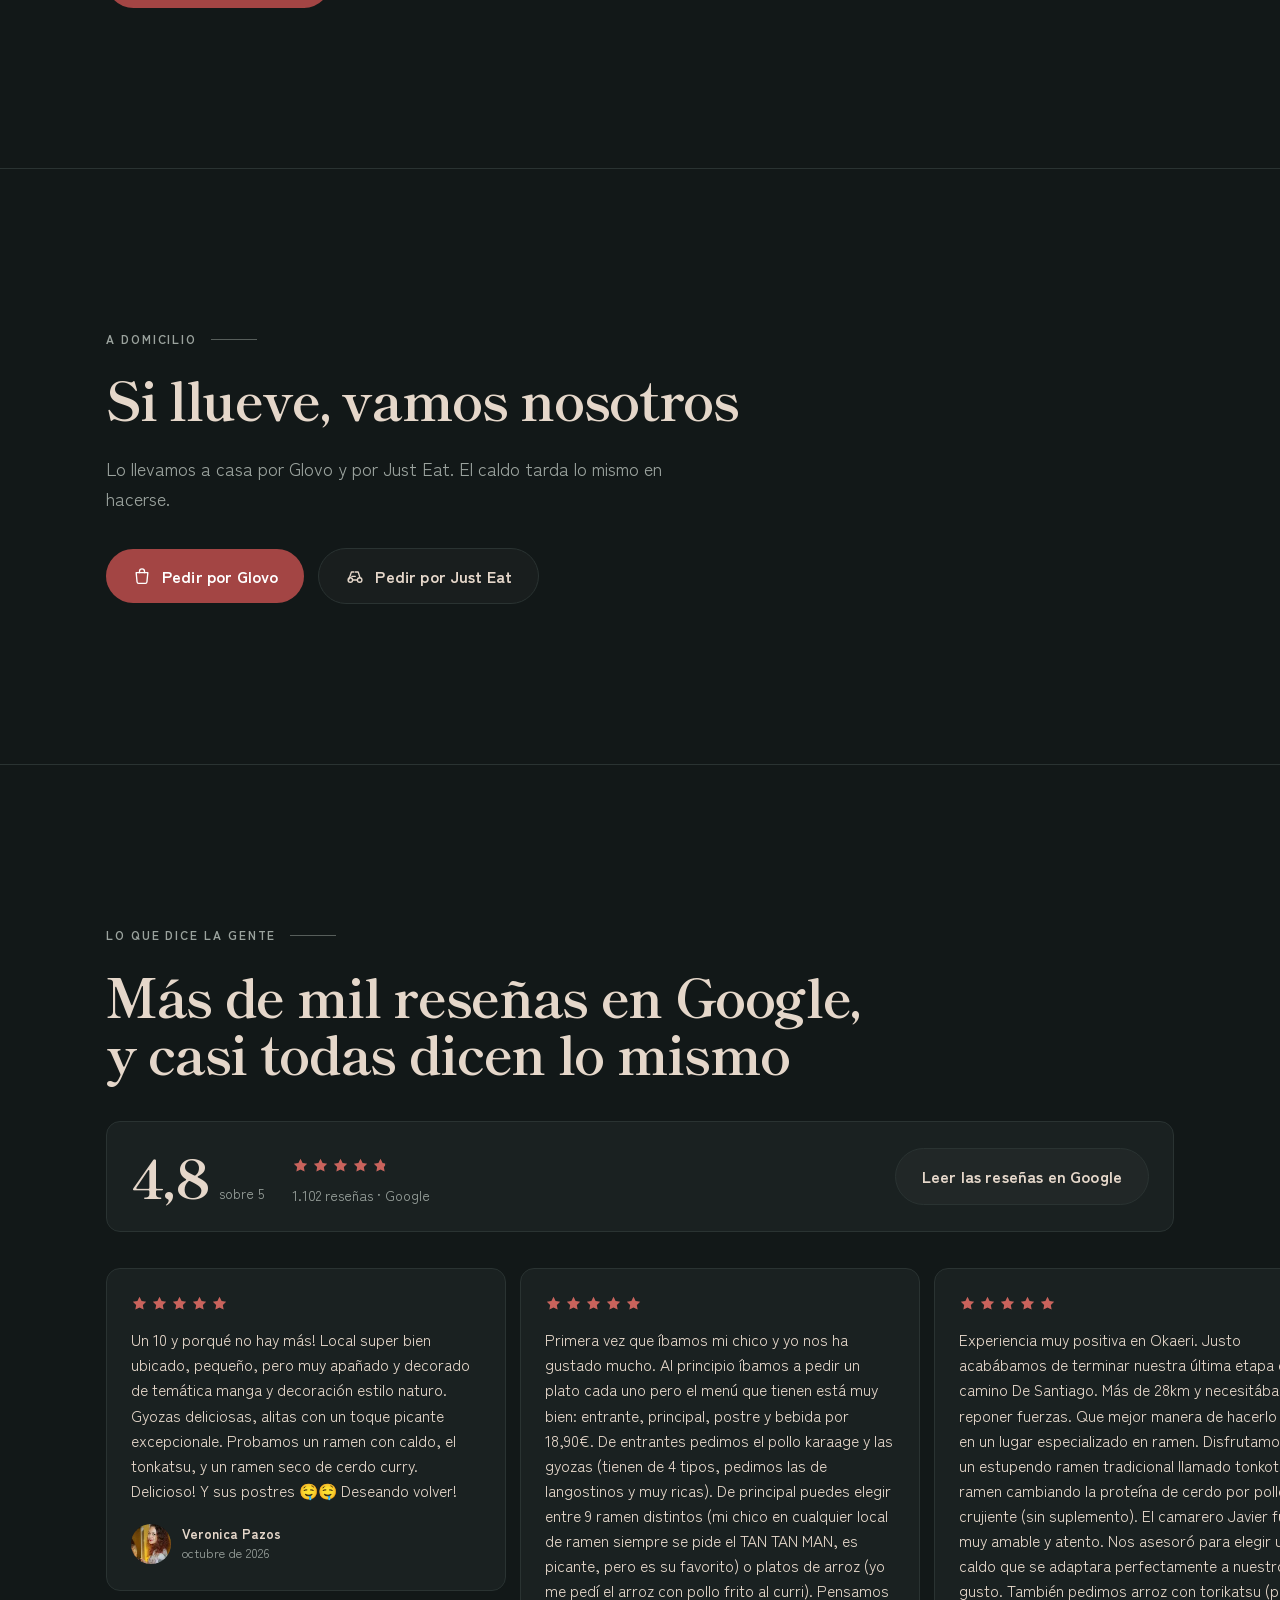
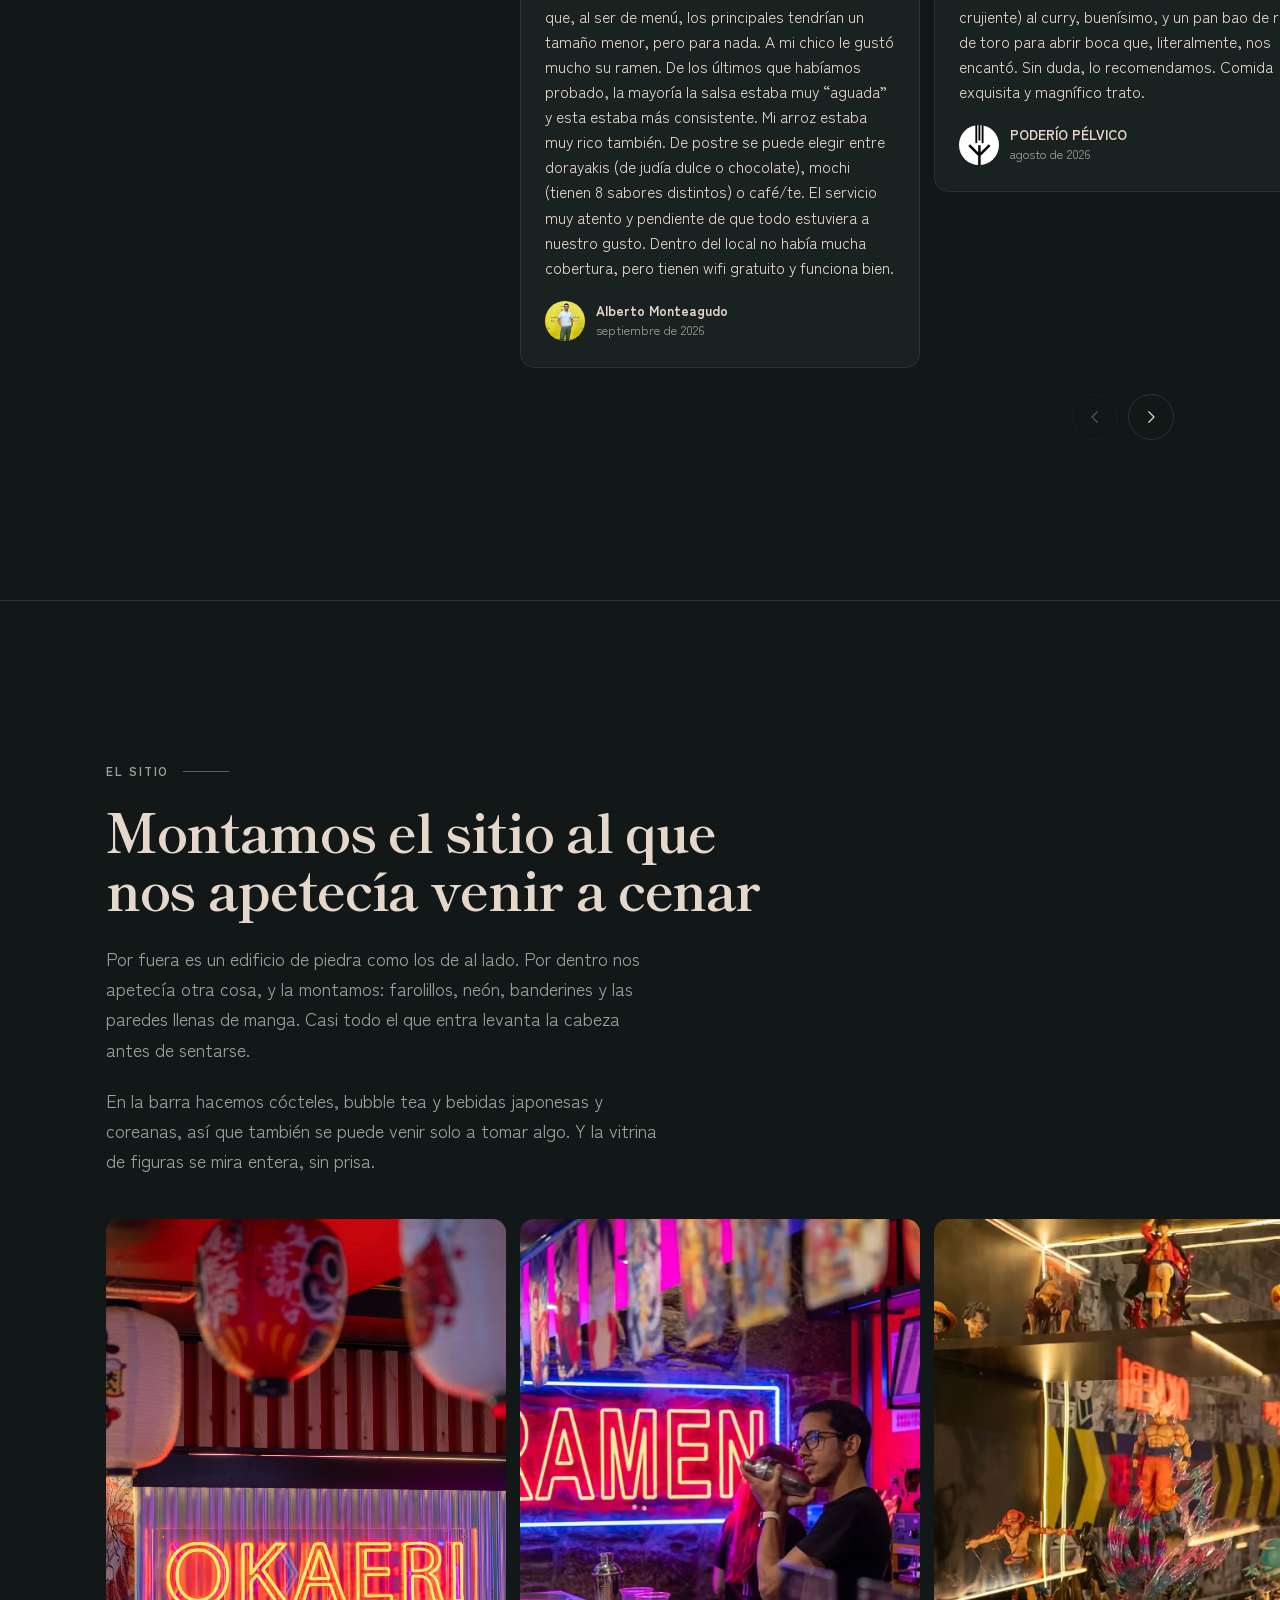
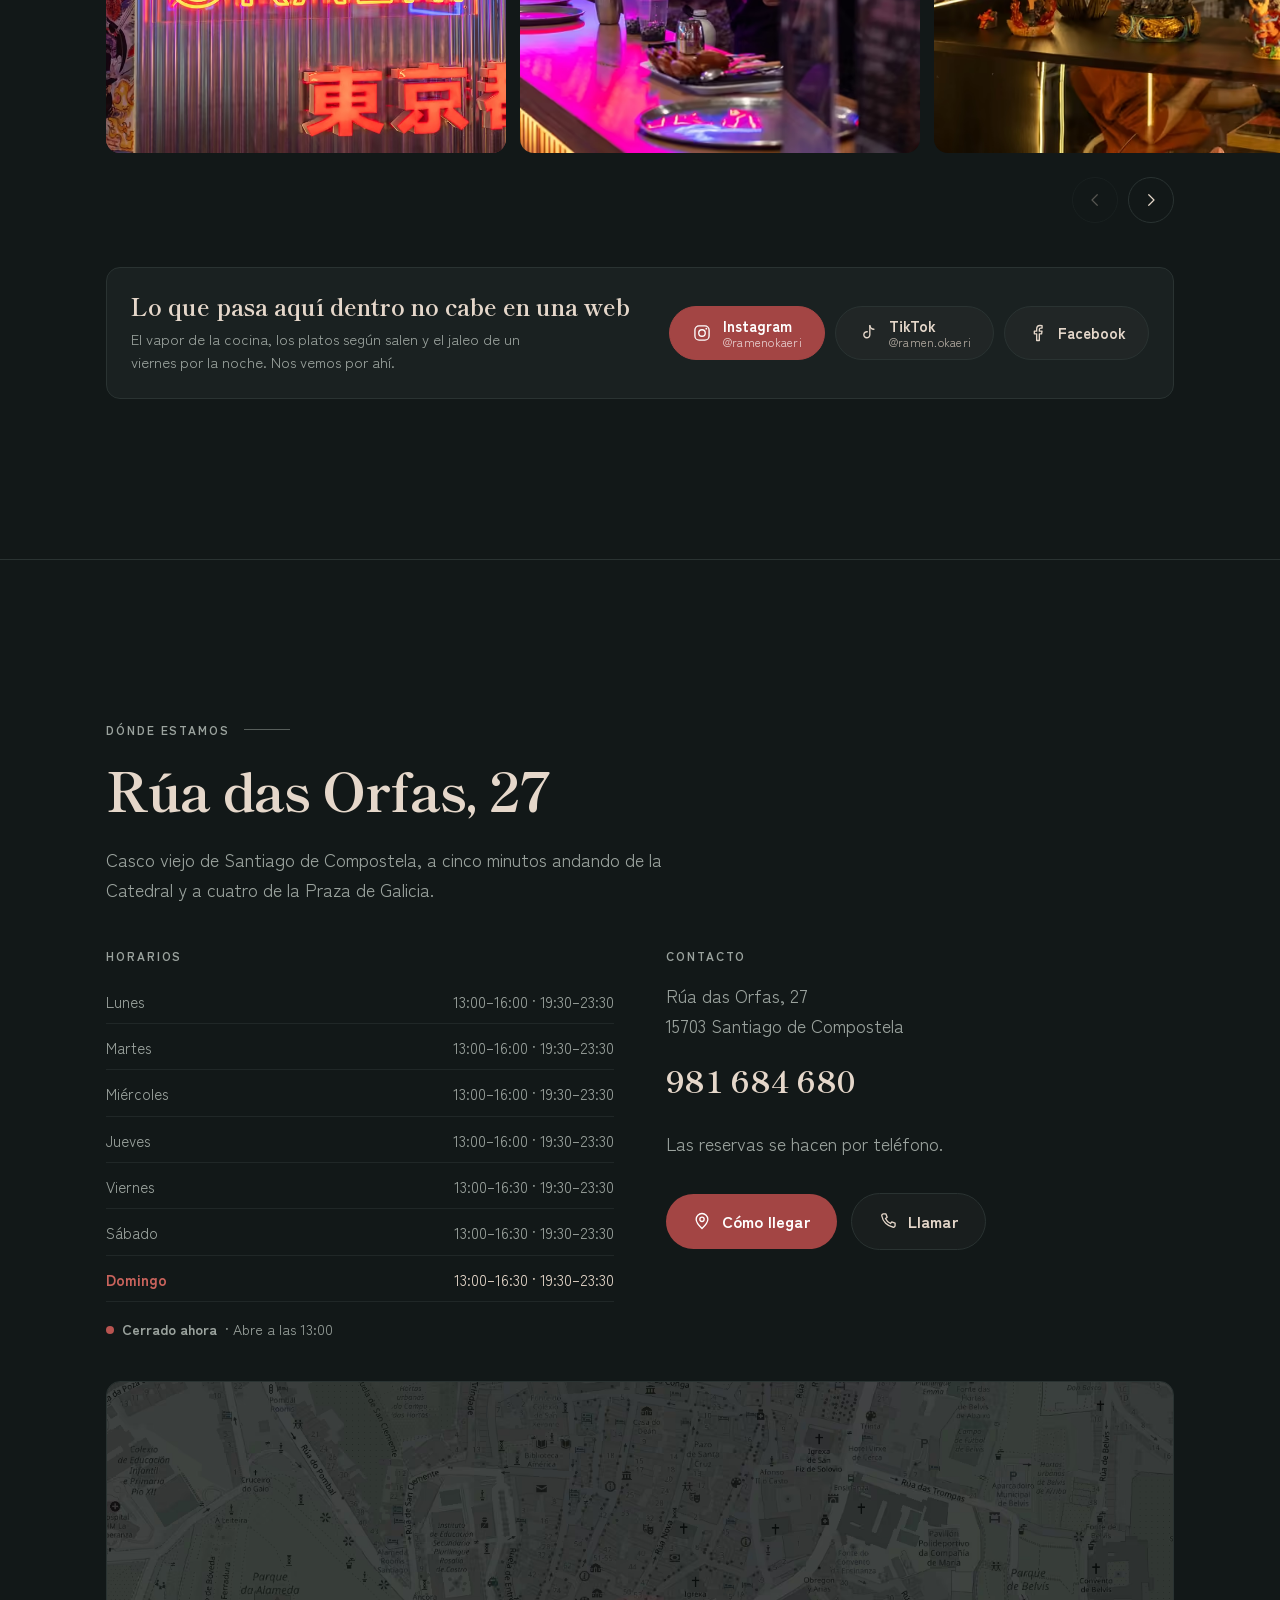
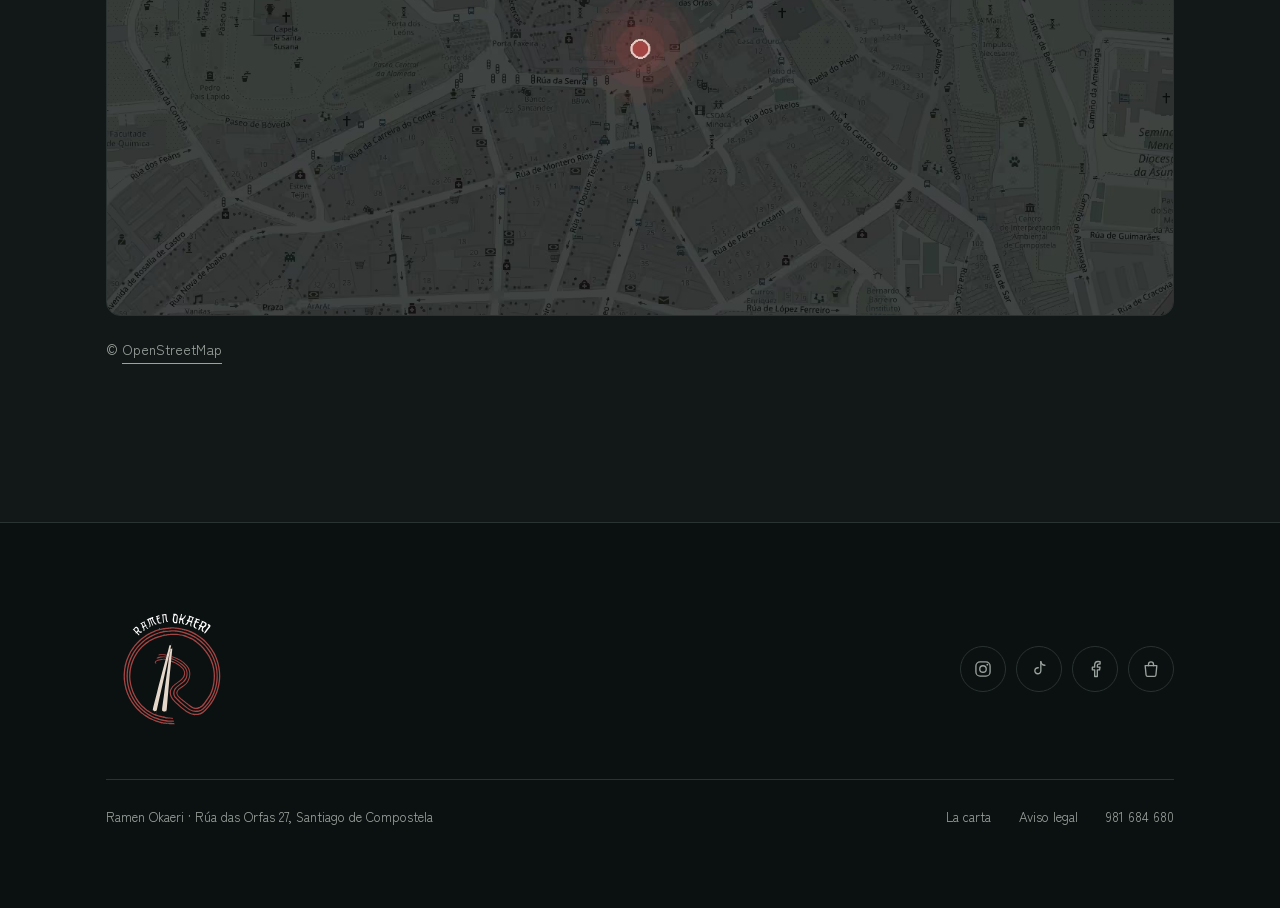
==== commit beb92d88: "Reseñas al día: 4.8 sobre 5 con 1102 reseñas Traídas de la API de Places por .github/workflows/resen" ====
--- a/index.html
+++ b/index.html
@@ -32,7 +32,7 @@
 <link rel="preload" href="/assets/fonts/shippori-700-latin.woff2" as="font" type="font/woff2" crossorigin>
 <link rel="preload" href="/assets/fonts/zenkaku-400-latin.woff2" as="font" type="font/woff2" crossorigin>
 <link rel="stylesheet" href="/css/style.css?v=ed16cea8">
-<script type="application/ld+json">{"@context":"https://schema.org","@type":"Restaurant","@id":"https://ramenokaeri.com/#restaurante","name":"Ramen Okaeri","url":"https://ramenokaeri.com/","image":["https://ramenokaeri.com/assets/brand/og.jpg","https://ramenokaeri.com/assets/img/ramen-h-1440.jpg"],"logo":"https://ramenokaeri.com/assets/brand/icon-512.png","telephone":"+34981684680","priceRange":"€€","currenciesAccepted":"EUR","servesCuisine":["Japanese","Ramen"],"hasMenu":"https://ramenokaeri.com/menu/","acceptsReservations":"True","address":{"@type":"PostalAddress","streetAddress":"Rúa das Orfas, 27","postalCode":"15703","addressLocality":"Santiago de Compostela","addressRegion":"A Coruña","addressCountry":"ES"},"geo":{"@type":"GeoCoordinates","latitude":42.8771694,"longitude":-8.5441098},"openingHoursSpecification":[{"@type":"OpeningHoursSpecification","dayOfWeek":"Monday","opens":"13:00","closes":"16:00"},{"@type":"OpeningHoursSpecification","dayOfWeek":"Monday","opens":"19:30","closes":"23:30"},{"@type":"OpeningHoursSpecification","dayOfWeek":"Tuesday","opens":"13:00","closes":"16:00"},{"@type":"OpeningHoursSpecification","dayOfWeek":"Tuesday","opens":"19:30","closes":"23:30"},{"@type":"OpeningHoursSpecification","dayOfWeek":"Wednesday","opens":"13:00","closes":"16:00"},{"@type":"OpeningHoursSpecification","dayOfWeek":"Wednesday","opens":"19:30","closes":"23:30"},{"@type":"OpeningHoursSpecification","dayOfWeek":"Thursday","opens":"13:00","closes":"16:00"},{"@type":"OpeningHoursSpecification","dayOfWeek":"Thursday","opens":"19:30","closes":"23:30"},{"@type":"OpeningHoursSpecification","dayOfWeek":"Friday","opens":"13:00","closes":"16:30"},{"@type":"OpeningHoursSpecification","dayOfWeek":"Friday","opens":"19:30","closes":"23:30"},{"@type":"OpeningHoursSpecification","dayOfWeek":"Saturday","opens":"13:00","closes":"16:30"},{"@type":"OpeningHoursSpecification","dayOfWeek":"Saturday","opens":"19:30","closes":"23:30"},{"@type":"OpeningHoursSpecification","dayOfWeek":"Sunday","opens":"13:00","closes":"16:30"},{"@type":"OpeningHoursSpecification","dayOfWeek":"Sunday","opens":"19:30","closes":"23:30"}],"sameAs":["https://www.instagram.com/ramenokaeri/","https://www.tiktok.com/@ramen.okaeri","https://www.facebook.com/61561088498256/"],"aggregateRating":{"@type":"AggregateRating","ratingValue":4.8,"reviewCount":1101,"bestRating":5,"worstRating":1}}</script>
+<script type="application/ld+json">{"@context":"https://schema.org","@type":"Restaurant","@id":"https://ramenokaeri.com/#restaurante","name":"Ramen Okaeri","url":"https://ramenokaeri.com/","image":["https://ramenokaeri.com/assets/brand/og.jpg","https://ramenokaeri.com/assets/img/ramen-h-1440.jpg"],"logo":"https://ramenokaeri.com/assets/brand/icon-512.png","telephone":"+34981684680","priceRange":"€€","currenciesAccepted":"EUR","servesCuisine":["Japanese","Ramen"],"hasMenu":"https://ramenokaeri.com/menu/","acceptsReservations":"True","address":{"@type":"PostalAddress","streetAddress":"Rúa das Orfas, 27","postalCode":"15703","addressLocality":"Santiago de Compostela","addressRegion":"A Coruña","addressCountry":"ES"},"geo":{"@type":"GeoCoordinates","latitude":42.8771694,"longitude":-8.5441098},"openingHoursSpecification":[{"@type":"OpeningHoursSpecification","dayOfWeek":"Monday","opens":"13:00","closes":"16:00"},{"@type":"OpeningHoursSpecification","dayOfWeek":"Monday","opens":"19:30","closes":"23:30"},{"@type":"OpeningHoursSpecification","dayOfWeek":"Tuesday","opens":"13:00","closes":"16:00"},{"@type":"OpeningHoursSpecification","dayOfWeek":"Tuesday","opens":"19:30","closes":"23:30"},{"@type":"OpeningHoursSpecification","dayOfWeek":"Wednesday","opens":"13:00","closes":"16:00"},{"@type":"OpeningHoursSpecification","dayOfWeek":"Wednesday","opens":"19:30","closes":"23:30"},{"@type":"OpeningHoursSpecification","dayOfWeek":"Thursday","opens":"13:00","closes":"16:00"},{"@type":"OpeningHoursSpecification","dayOfWeek":"Thursday","opens":"19:30","closes":"23:30"},{"@type":"OpeningHoursSpecification","dayOfWeek":"Friday","opens":"13:00","closes":"16:30"},{"@type":"OpeningHoursSpecification","dayOfWeek":"Friday","opens":"19:30","closes":"23:30"},{"@type":"OpeningHoursSpecification","dayOfWeek":"Saturday","opens":"13:00","closes":"16:30"},{"@type":"OpeningHoursSpecification","dayOfWeek":"Saturday","opens":"19:30","closes":"23:30"},{"@type":"OpeningHoursSpecification","dayOfWeek":"Sunday","opens":"13:00","closes":"16:30"},{"@type":"OpeningHoursSpecification","dayOfWeek":"Sunday","opens":"19:30","closes":"23:30"}],"sameAs":["https://www.instagram.com/ramenokaeri/","https://www.tiktok.com/@ramen.okaeri","https://www.facebook.com/61561088498256/"],"aggregateRating":{"@type":"AggregateRating","ratingValue":4.8,"reviewCount":1102,"bestRating":5,"worstRating":1}}</script>
 </head>
 <body>
 <a class="saltar" href="#principal">Saltar al contenido</a>
@@ -192,7 +192,7 @@
      <span class="estr-fondo" aria-hidden="true"><svg width="17" height="17" viewBox="0 0 24 24" fill="currentColor" aria-hidden="true"><path d="M12 2.6l2.9 5.9 6.5.95-4.7 4.6 1.1 6.5-5.8-3.05-5.8 3.05 1.1-6.5-4.7-4.6 6.5-.95z"/></svg><svg width="17" height="17" viewBox="0 0 24 24" fill="currentColor" aria-hidden="true"><path d="M12 2.6l2.9 5.9 6.5.95-4.7 4.6 1.1 6.5-5.8-3.05-5.8 3.05 1.1-6.5-4.7-4.6 6.5-.95z"/></svg><svg width="17" height="17" viewBox="0 0 24 24" fill="currentColor" aria-hidden="true"><path d="M12 2.6l2.9 5.9 6.5.95-4.7 4.6 1.1 6.5-5.8-3.05-5.8 3.05 1.1-6.5-4.7-4.6 6.5-.95z"/></svg><svg width="17" height="17" viewBox="0 0 24 24" fill="currentColor" aria-hidden="true"><path d="M12 2.6l2.9 5.9 6.5.95-4.7 4.6 1.1 6.5-5.8-3.05-5.8 3.05 1.1-6.5-4.7-4.6 6.5-.95z"/></svg><svg width="17" height="17" viewBox="0 0 24 24" fill="currentColor" aria-hidden="true"><path d="M12 2.6l2.9 5.9 6.5.95-4.7 4.6 1.1 6.5-5.8-3.05-5.8 3.05 1.1-6.5-4.7-4.6 6.5-.95z"/></svg></span>
      <span class="estr-lleno" aria-hidden="true" style="width:96%"><svg width="17" height="17" viewBox="0 0 24 24" fill="currentColor" aria-hidden="true"><path d="M12 2.6l2.9 5.9 6.5.95-4.7 4.6 1.1 6.5-5.8-3.05-5.8 3.05 1.1-6.5-4.7-4.6 6.5-.95z"/></svg><svg width="17" height="17" viewBox="0 0 24 24" fill="currentColor" aria-hidden="true"><path d="M12 2.6l2.9 5.9 6.5.95-4.7 4.6 1.1 6.5-5.8-3.05-5.8 3.05 1.1-6.5-4.7-4.6 6.5-.95z"/></svg><svg width="17" height="17" viewBox="0 0 24 24" fill="currentColor" aria-hidden="true"><path d="M12 2.6l2.9 5.9 6.5.95-4.7 4.6 1.1 6.5-5.8-3.05-5.8 3.05 1.1-6.5-4.7-4.6 6.5-.95z"/></svg><svg width="17" height="17" viewBox="0 0 24 24" fill="currentColor" aria-hidden="true"><path d="M12 2.6l2.9 5.9 6.5.95-4.7 4.6 1.1 6.5-5.8-3.05-5.8 3.05 1.1-6.5-4.7-4.6 6.5-.95z"/></svg><svg width="17" height="17" viewBox="0 0 24 24" fill="currentColor" aria-hidden="true"><path d="M12 2.6l2.9 5.9 6.5.95-4.7 4.6 1.1 6.5-5.8-3.05-5.8 3.05 1.1-6.5-4.7-4.6 6.5-.95z"/></svg></span>
     </span>
-     <p>1.101 reseñas · Google</p>
+     <p>1.102 reseñas · Google</p>
     </div>
     <a class="btn btn-s" href="https://maps.google.com/?cid=18320615065955389420" target="_blank" rel="noopener">Leer las reseñas en Google</a>
    </div>
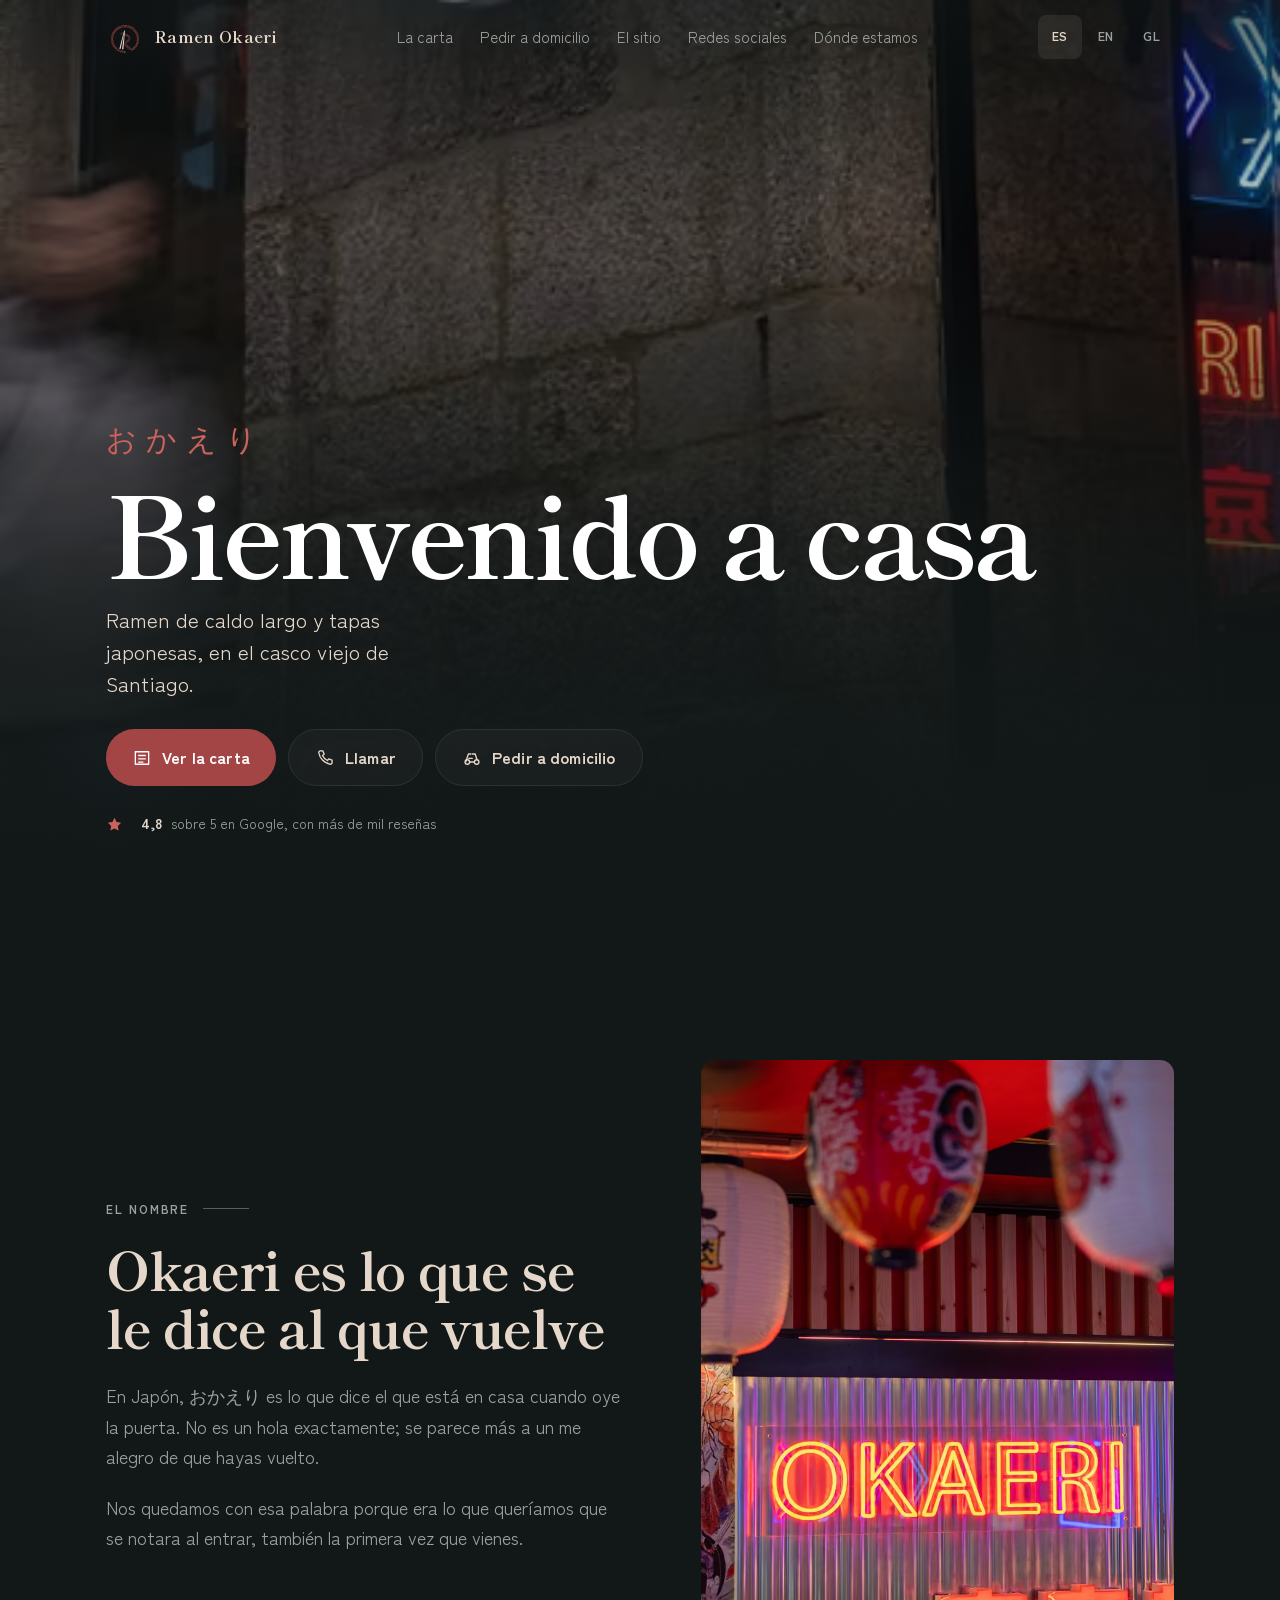
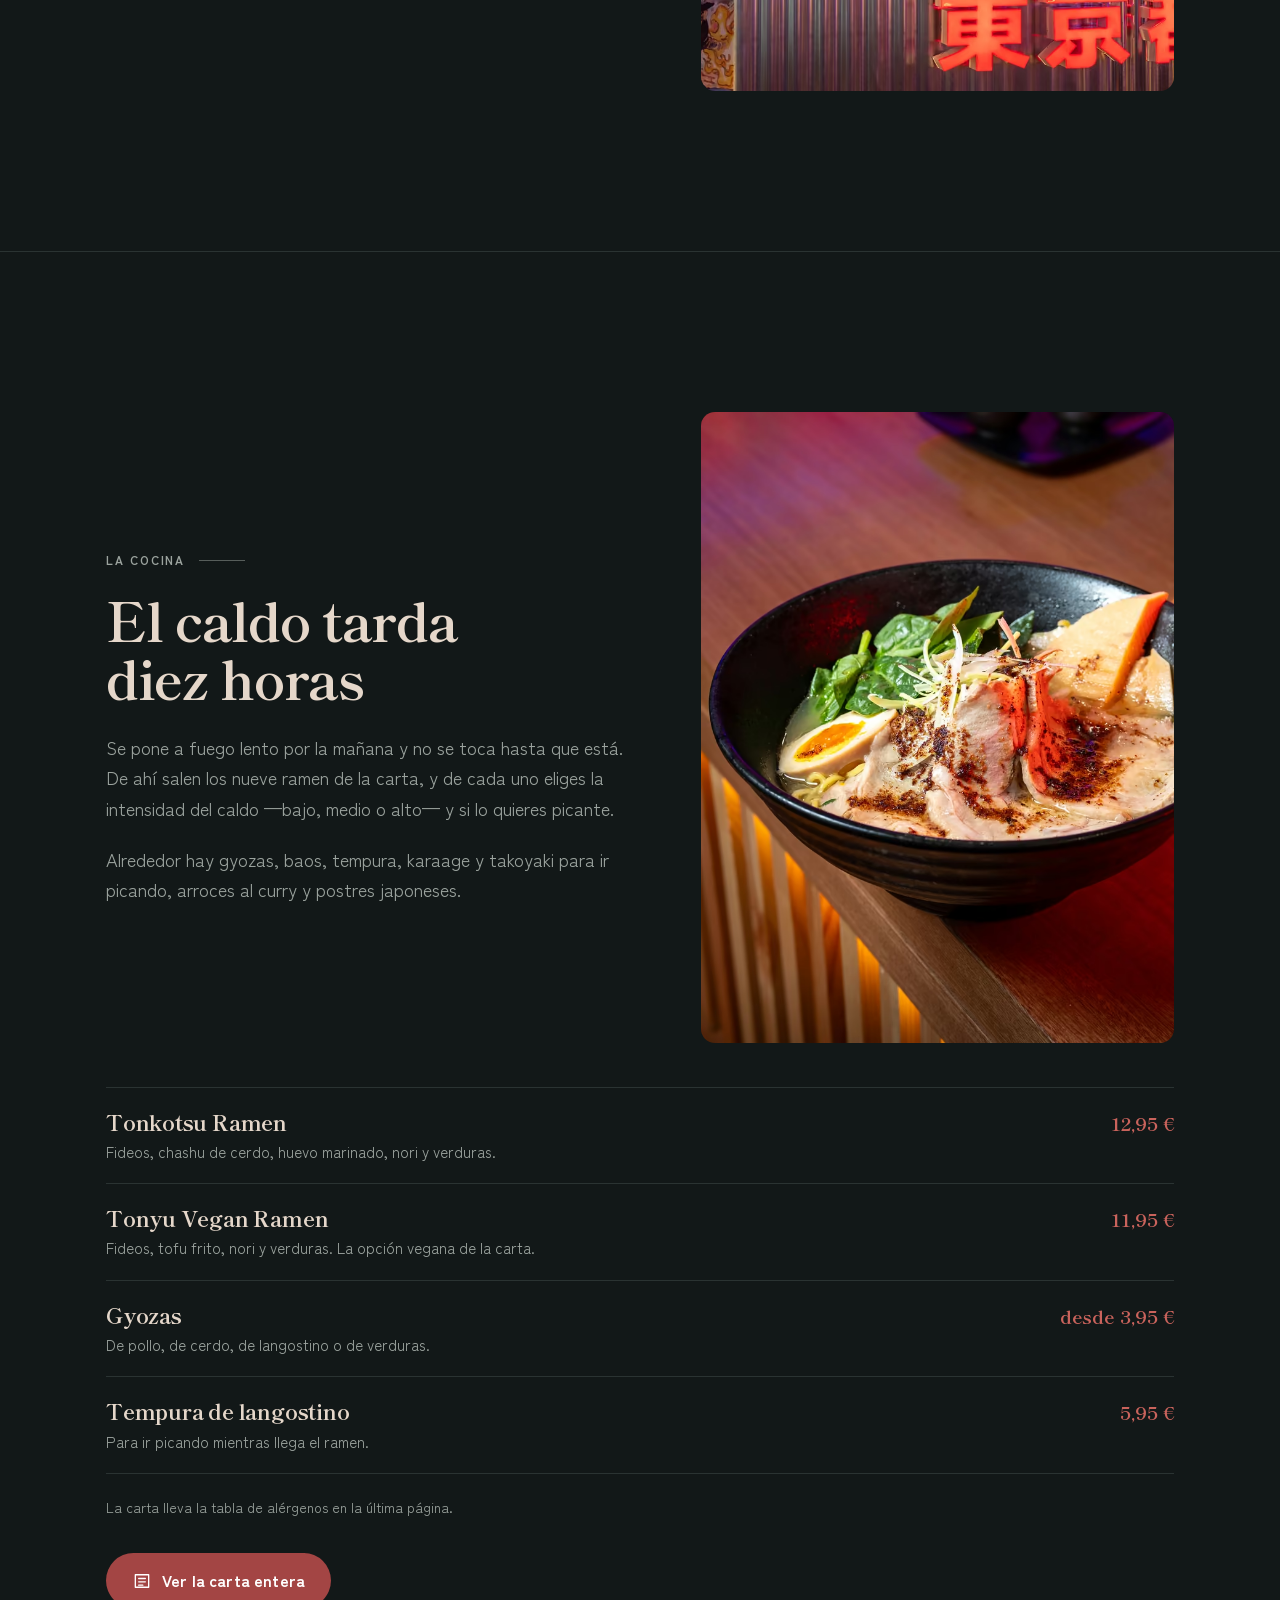
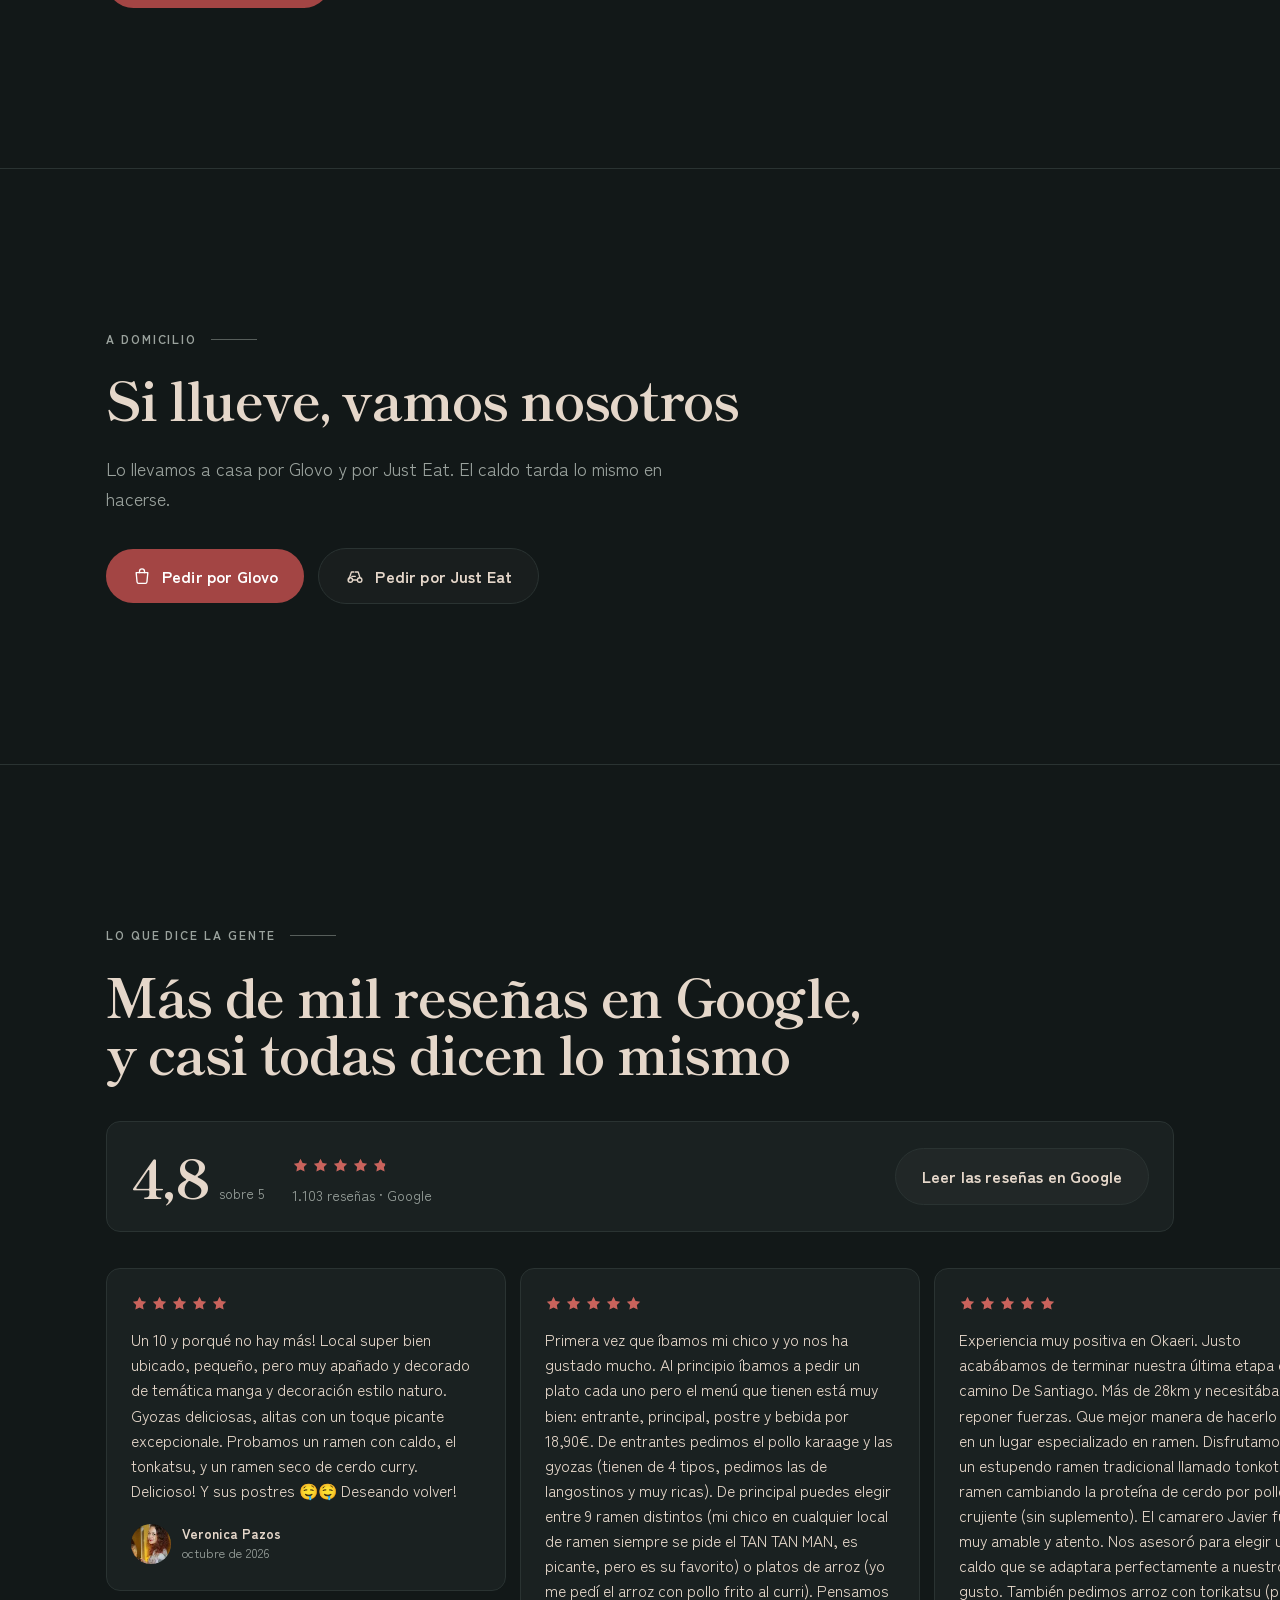
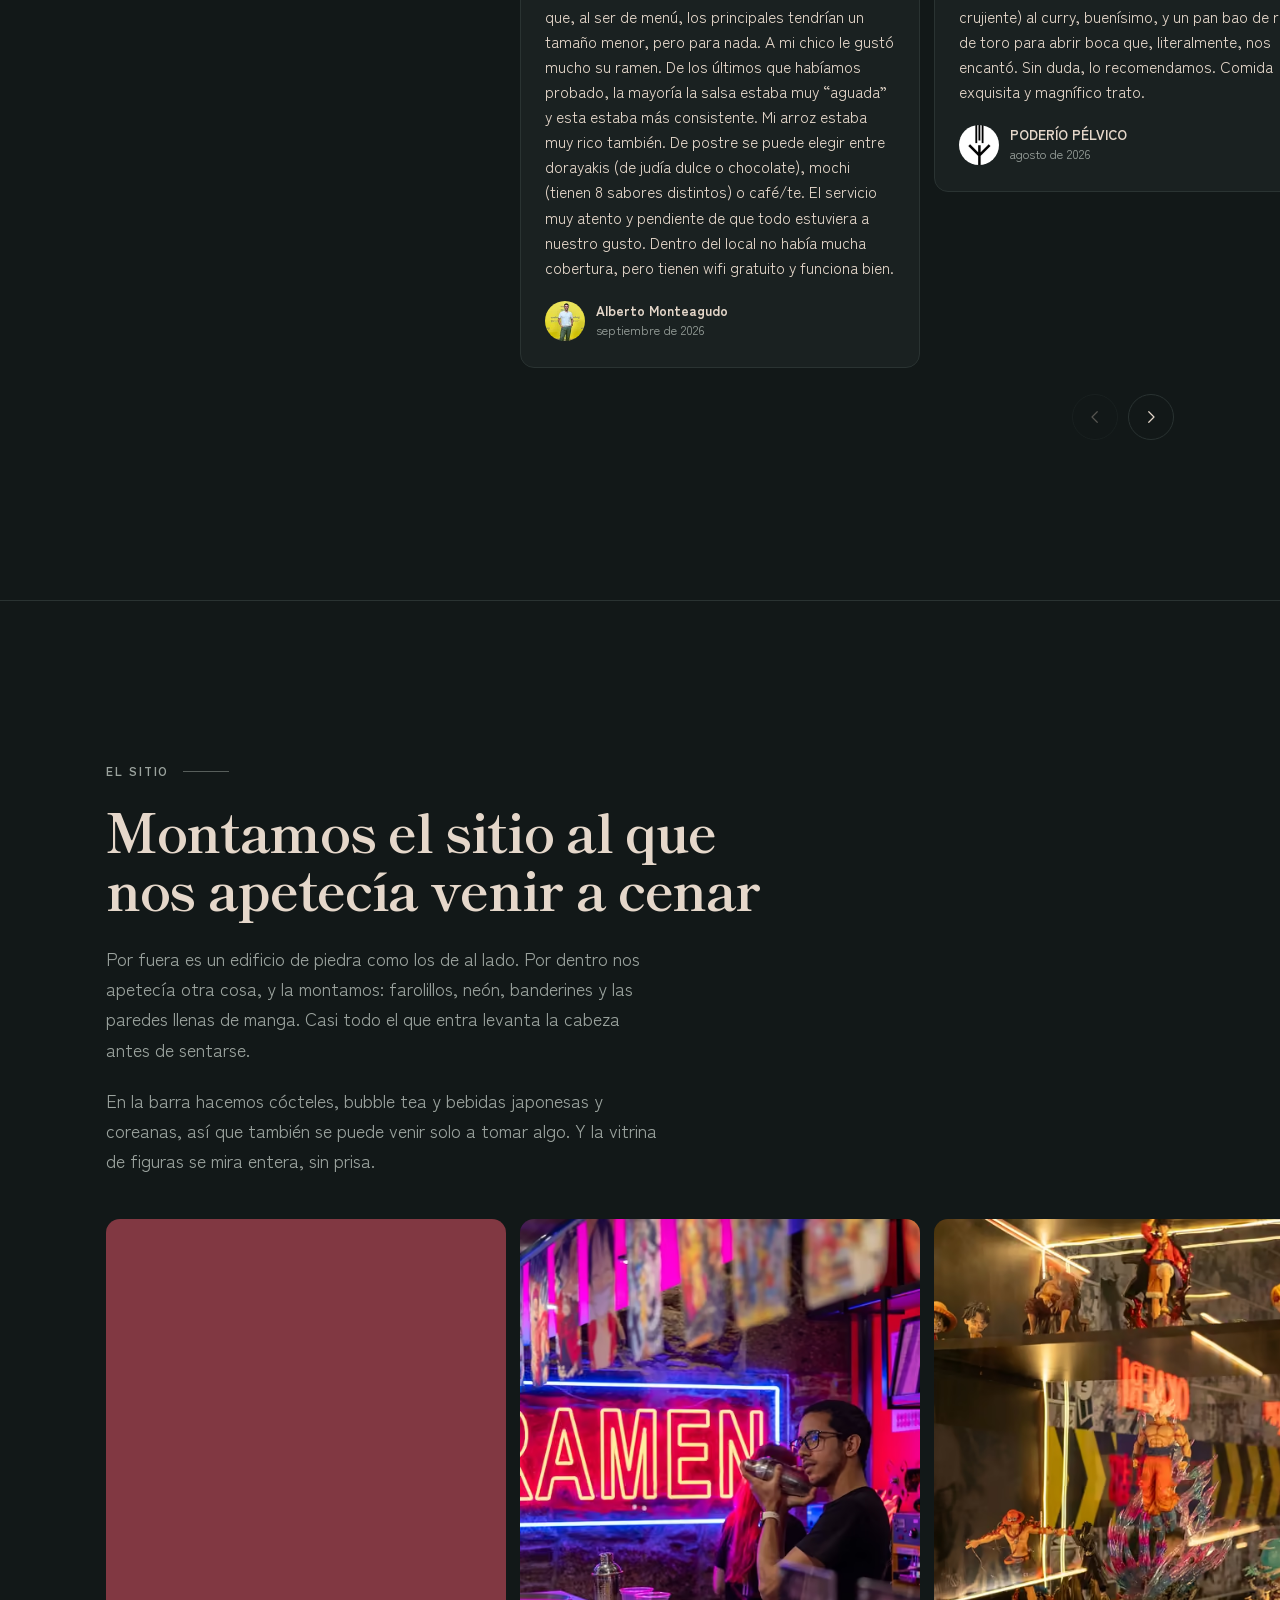
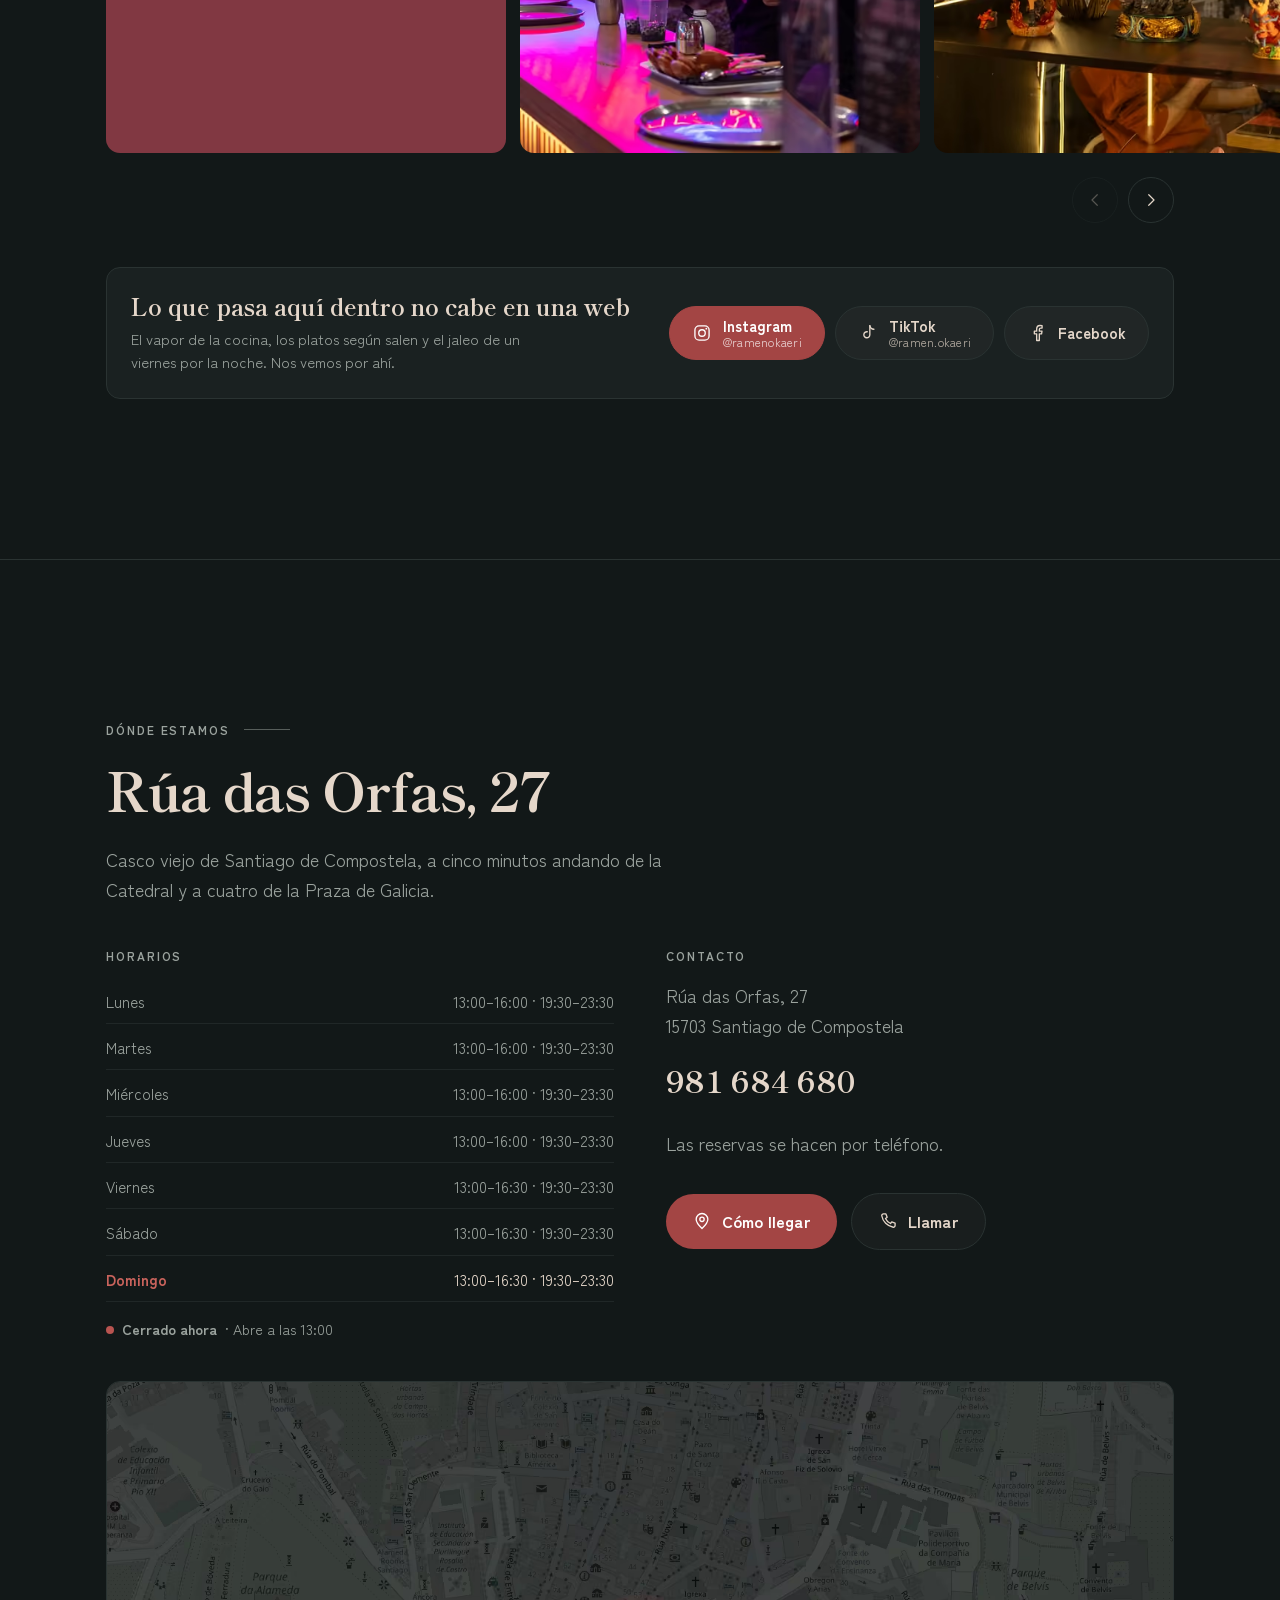
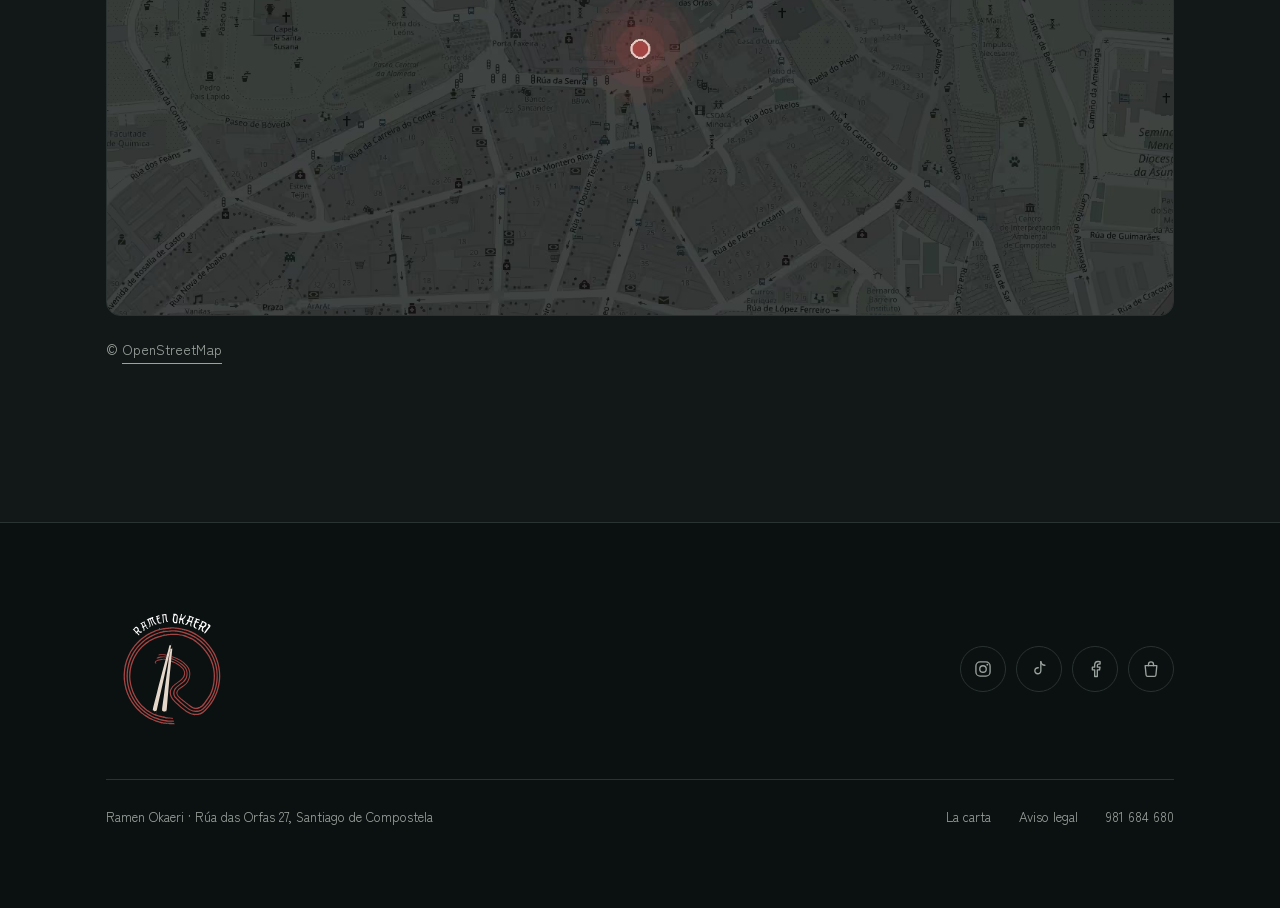
==== commit ad711090: "Reseñas al día: 4.8 sobre 5 con 1103 reseñas Traídas de la API de Places por .github/workflows/resen" ====
--- a/index.html
+++ b/index.html
@@ -32,7 +32,7 @@
 <link rel="preload" href="/assets/fonts/shippori-700-latin.woff2" as="font" type="font/woff2" crossorigin>
 <link rel="preload" href="/assets/fonts/zenkaku-400-latin.woff2" as="font" type="font/woff2" crossorigin>
 <link rel="stylesheet" href="/css/style.css?v=ed16cea8">
-<script type="application/ld+json">{"@context":"https://schema.org","@type":"Restaurant","@id":"https://ramenokaeri.com/#restaurante","name":"Ramen Okaeri","url":"https://ramenokaeri.com/","image":["https://ramenokaeri.com/assets/brand/og.jpg","https://ramenokaeri.com/assets/img/ramen-h-1440.jpg"],"logo":"https://ramenokaeri.com/assets/brand/icon-512.png","telephone":"+34981684680","priceRange":"€€","currenciesAccepted":"EUR","servesCuisine":["Japanese","Ramen"],"hasMenu":"https://ramenokaeri.com/menu/","acceptsReservations":"True","address":{"@type":"PostalAddress","streetAddress":"Rúa das Orfas, 27","postalCode":"15703","addressLocality":"Santiago de Compostela","addressRegion":"A Coruña","addressCountry":"ES"},"geo":{"@type":"GeoCoordinates","latitude":42.8771694,"longitude":-8.5441098},"openingHoursSpecification":[{"@type":"OpeningHoursSpecification","dayOfWeek":"Monday","opens":"13:00","closes":"16:00"},{"@type":"OpeningHoursSpecification","dayOfWeek":"Monday","opens":"19:30","closes":"23:30"},{"@type":"OpeningHoursSpecification","dayOfWeek":"Tuesday","opens":"13:00","closes":"16:00"},{"@type":"OpeningHoursSpecification","dayOfWeek":"Tuesday","opens":"19:30","closes":"23:30"},{"@type":"OpeningHoursSpecification","dayOfWeek":"Wednesday","opens":"13:00","closes":"16:00"},{"@type":"OpeningHoursSpecification","dayOfWeek":"Wednesday","opens":"19:30","closes":"23:30"},{"@type":"OpeningHoursSpecification","dayOfWeek":"Thursday","opens":"13:00","closes":"16:00"},{"@type":"OpeningHoursSpecification","dayOfWeek":"Thursday","opens":"19:30","closes":"23:30"},{"@type":"OpeningHoursSpecification","dayOfWeek":"Friday","opens":"13:00","closes":"16:30"},{"@type":"OpeningHoursSpecification","dayOfWeek":"Friday","opens":"19:30","closes":"23:30"},{"@type":"OpeningHoursSpecification","dayOfWeek":"Saturday","opens":"13:00","closes":"16:30"},{"@type":"OpeningHoursSpecification","dayOfWeek":"Saturday","opens":"19:30","closes":"23:30"},{"@type":"OpeningHoursSpecification","dayOfWeek":"Sunday","opens":"13:00","closes":"16:30"},{"@type":"OpeningHoursSpecification","dayOfWeek":"Sunday","opens":"19:30","closes":"23:30"}],"sameAs":["https://www.instagram.com/ramenokaeri/","https://www.tiktok.com/@ramen.okaeri","https://www.facebook.com/61561088498256/"],"aggregateRating":{"@type":"AggregateRating","ratingValue":4.8,"reviewCount":1102,"bestRating":5,"worstRating":1}}</script>
+<script type="application/ld+json">{"@context":"https://schema.org","@type":"Restaurant","@id":"https://ramenokaeri.com/#restaurante","name":"Ramen Okaeri","url":"https://ramenokaeri.com/","image":["https://ramenokaeri.com/assets/brand/og.jpg","https://ramenokaeri.com/assets/img/ramen-h-1440.jpg"],"logo":"https://ramenokaeri.com/assets/brand/icon-512.png","telephone":"+34981684680","priceRange":"€€","currenciesAccepted":"EUR","servesCuisine":["Japanese","Ramen"],"hasMenu":"https://ramenokaeri.com/menu/","acceptsReservations":"True","address":{"@type":"PostalAddress","streetAddress":"Rúa das Orfas, 27","postalCode":"15703","addressLocality":"Santiago de Compostela","addressRegion":"A Coruña","addressCountry":"ES"},"geo":{"@type":"GeoCoordinates","latitude":42.8771694,"longitude":-8.5441098},"openingHoursSpecification":[{"@type":"OpeningHoursSpecification","dayOfWeek":"Monday","opens":"13:00","closes":"16:00"},{"@type":"OpeningHoursSpecification","dayOfWeek":"Monday","opens":"19:30","closes":"23:30"},{"@type":"OpeningHoursSpecification","dayOfWeek":"Tuesday","opens":"13:00","closes":"16:00"},{"@type":"OpeningHoursSpecification","dayOfWeek":"Tuesday","opens":"19:30","closes":"23:30"},{"@type":"OpeningHoursSpecification","dayOfWeek":"Wednesday","opens":"13:00","closes":"16:00"},{"@type":"OpeningHoursSpecification","dayOfWeek":"Wednesday","opens":"19:30","closes":"23:30"},{"@type":"OpeningHoursSpecification","dayOfWeek":"Thursday","opens":"13:00","closes":"16:00"},{"@type":"OpeningHoursSpecification","dayOfWeek":"Thursday","opens":"19:30","closes":"23:30"},{"@type":"OpeningHoursSpecification","dayOfWeek":"Friday","opens":"13:00","closes":"16:30"},{"@type":"OpeningHoursSpecification","dayOfWeek":"Friday","opens":"19:30","closes":"23:30"},{"@type":"OpeningHoursSpecification","dayOfWeek":"Saturday","opens":"13:00","closes":"16:30"},{"@type":"OpeningHoursSpecification","dayOfWeek":"Saturday","opens":"19:30","closes":"23:30"},{"@type":"OpeningHoursSpecification","dayOfWeek":"Sunday","opens":"13:00","closes":"16:30"},{"@type":"OpeningHoursSpecification","dayOfWeek":"Sunday","opens":"19:30","closes":"23:30"}],"sameAs":["https://www.instagram.com/ramenokaeri/","https://www.tiktok.com/@ramen.okaeri","https://www.facebook.com/61561088498256/"],"aggregateRating":{"@type":"AggregateRating","ratingValue":4.8,"reviewCount":1103,"bestRating":5,"worstRating":1}}</script>
 </head>
 <body>
 <a class="saltar" href="#principal">Saltar al contenido</a>
@@ -192,7 +192,7 @@
      <span class="estr-fondo" aria-hidden="true"><svg width="17" height="17" viewBox="0 0 24 24" fill="currentColor" aria-hidden="true"><path d="M12 2.6l2.9 5.9 6.5.95-4.7 4.6 1.1 6.5-5.8-3.05-5.8 3.05 1.1-6.5-4.7-4.6 6.5-.95z"/></svg><svg width="17" height="17" viewBox="0 0 24 24" fill="currentColor" aria-hidden="true"><path d="M12 2.6l2.9 5.9 6.5.95-4.7 4.6 1.1 6.5-5.8-3.05-5.8 3.05 1.1-6.5-4.7-4.6 6.5-.95z"/></svg><svg width="17" height="17" viewBox="0 0 24 24" fill="currentColor" aria-hidden="true"><path d="M12 2.6l2.9 5.9 6.5.95-4.7 4.6 1.1 6.5-5.8-3.05-5.8 3.05 1.1-6.5-4.7-4.6 6.5-.95z"/></svg><svg width="17" height="17" viewBox="0 0 24 24" fill="currentColor" aria-hidden="true"><path d="M12 2.6l2.9 5.9 6.5.95-4.7 4.6 1.1 6.5-5.8-3.05-5.8 3.05 1.1-6.5-4.7-4.6 6.5-.95z"/></svg><svg width="17" height="17" viewBox="0 0 24 24" fill="currentColor" aria-hidden="true"><path d="M12 2.6l2.9 5.9 6.5.95-4.7 4.6 1.1 6.5-5.8-3.05-5.8 3.05 1.1-6.5-4.7-4.6 6.5-.95z"/></svg></span>
      <span class="estr-lleno" aria-hidden="true" style="width:96%"><svg width="17" height="17" viewBox="0 0 24 24" fill="currentColor" aria-hidden="true"><path d="M12 2.6l2.9 5.9 6.5.95-4.7 4.6 1.1 6.5-5.8-3.05-5.8 3.05 1.1-6.5-4.7-4.6 6.5-.95z"/></svg><svg width="17" height="17" viewBox="0 0 24 24" fill="currentColor" aria-hidden="true"><path d="M12 2.6l2.9 5.9 6.5.95-4.7 4.6 1.1 6.5-5.8-3.05-5.8 3.05 1.1-6.5-4.7-4.6 6.5-.95z"/></svg><svg width="17" height="17" viewBox="0 0 24 24" fill="currentColor" aria-hidden="true"><path d="M12 2.6l2.9 5.9 6.5.95-4.7 4.6 1.1 6.5-5.8-3.05-5.8 3.05 1.1-6.5-4.7-4.6 6.5-.95z"/></svg><svg width="17" height="17" viewBox="0 0 24 24" fill="currentColor" aria-hidden="true"><path d="M12 2.6l2.9 5.9 6.5.95-4.7 4.6 1.1 6.5-5.8-3.05-5.8 3.05 1.1-6.5-4.7-4.6 6.5-.95z"/></svg><svg width="17" height="17" viewBox="0 0 24 24" fill="currentColor" aria-hidden="true"><path d="M12 2.6l2.9 5.9 6.5.95-4.7 4.6 1.1 6.5-5.8-3.05-5.8 3.05 1.1-6.5-4.7-4.6 6.5-.95z"/></svg></span>
     </span>
-     <p>1.102 reseñas · Google</p>
+     <p>1.103 reseñas · Google</p>
     </div>
     <a class="btn btn-s" href="https://maps.google.com/?cid=18320615065955389420" target="_blank" rel="noopener">Leer las reseñas en Google</a>
    </div>
